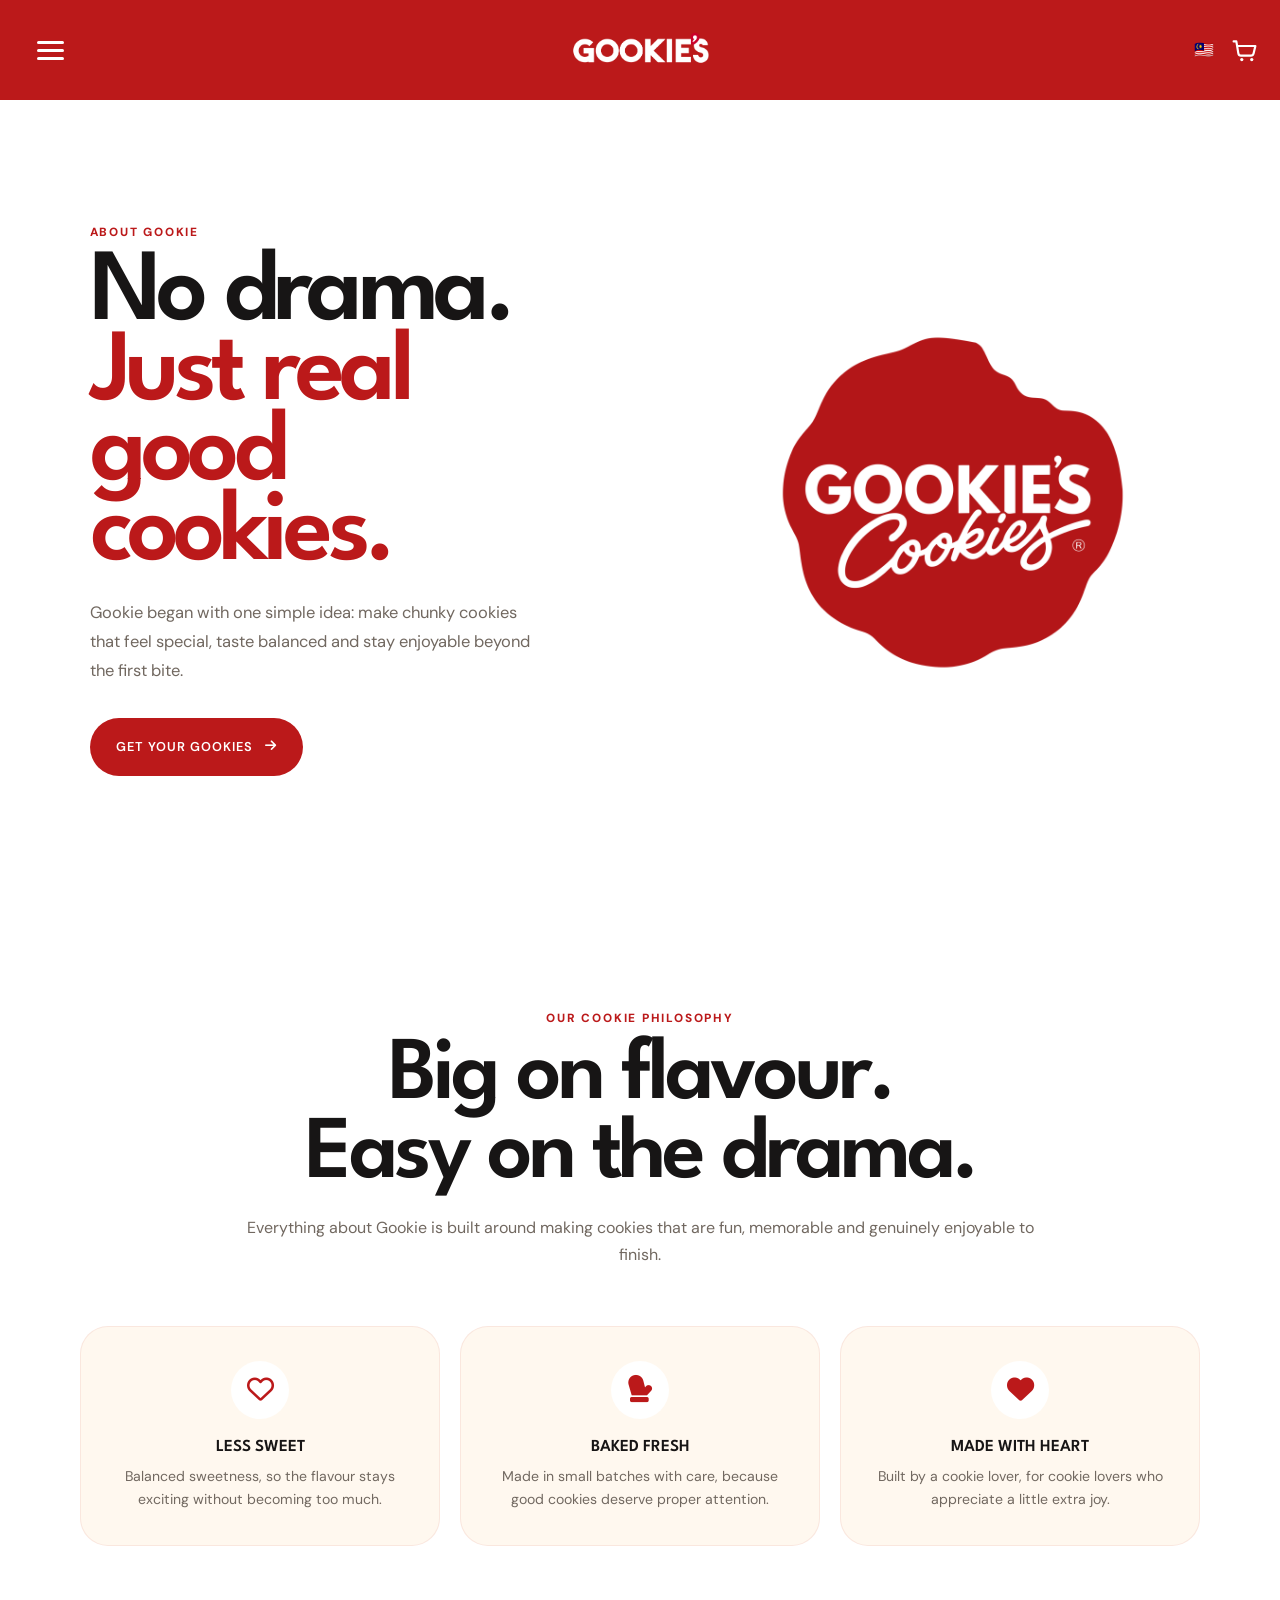
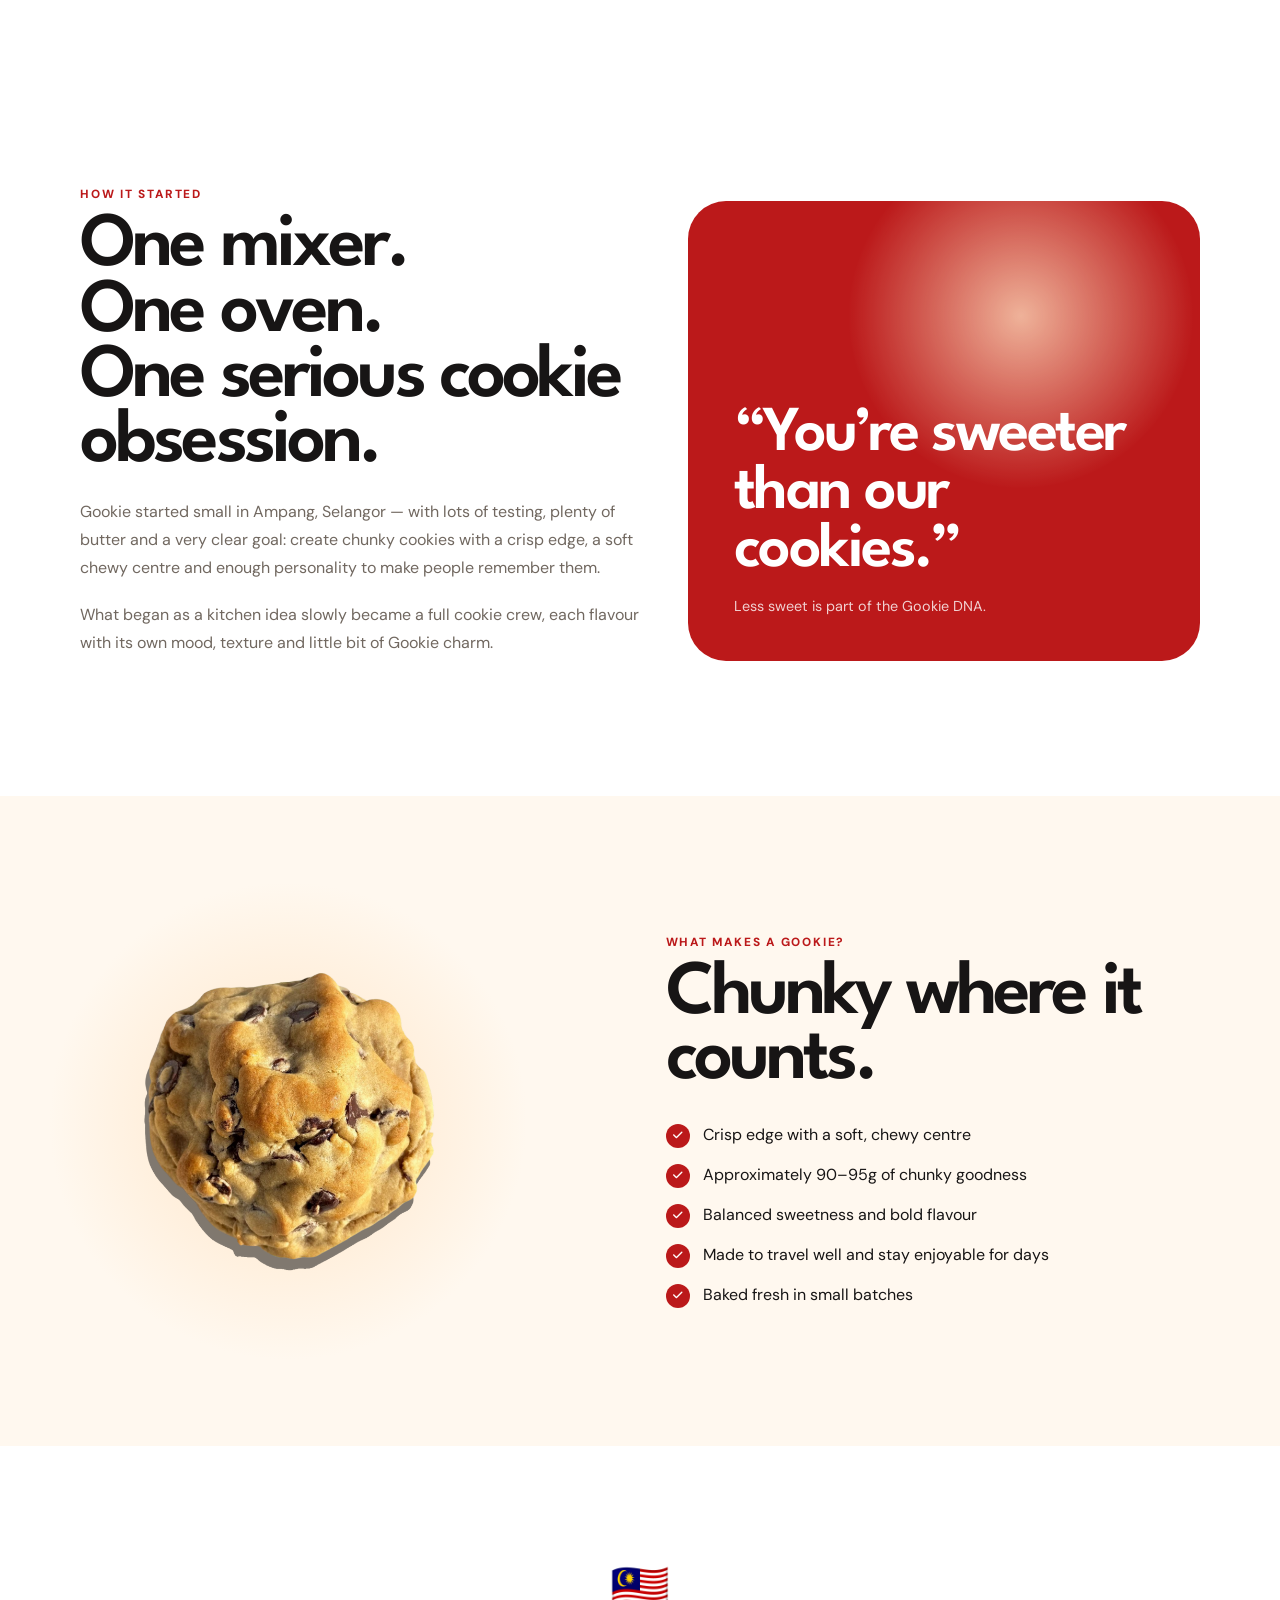
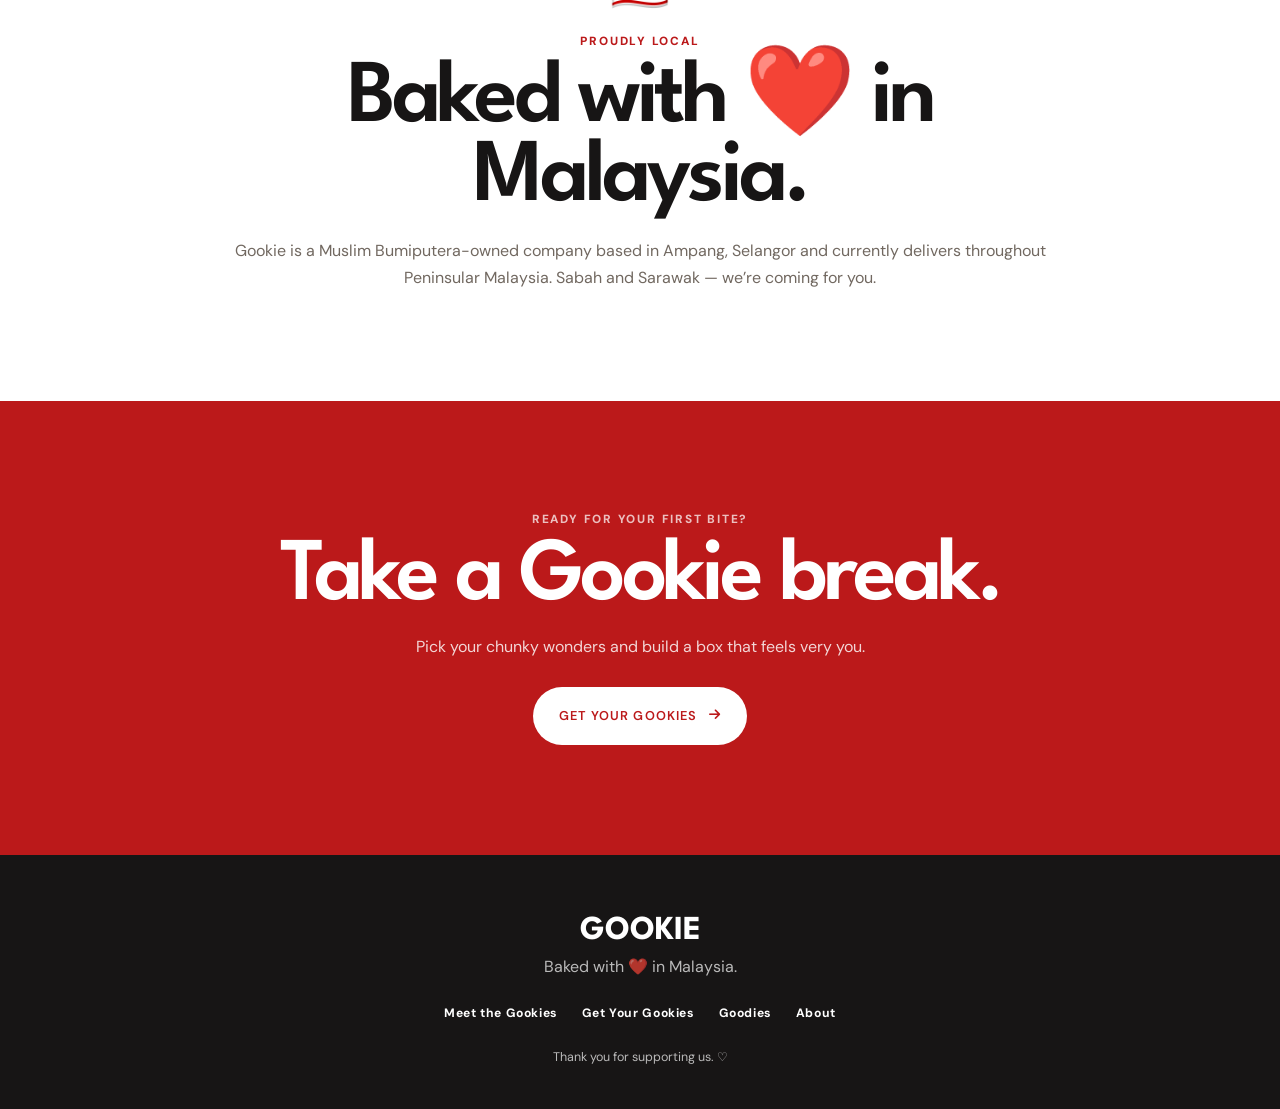
==== about.html @ 306f6033 "Initial commit" ====
<!doctype html>
<html lang="en">
<head>
  <meta charset="UTF-8" />
  <meta name="viewport" content="width=device-width, initial-scale=1.0" />
  <meta name="theme-color" content="#BB191A" />
  <title>About Gookie — No Drama, Just Real Good Cookies</title>

  <link rel="preconnect" href="https://fonts.googleapis.com" />
  <link rel="preconnect" href="https://fonts.gstatic.com" crossorigin />
  <link
    href="https://fonts.googleapis.com/css2?family=DM+Sans:wght@400;500;600;700&family=League+Spartan:wght@700;800;900&display=swap"
    rel="stylesheet"
  />
  <link
    rel="stylesheet"
    href="https://cdnjs.cloudflare.com/ajax/libs/font-awesome/6.7.2/css/all.min.css"
  />

  <link rel="stylesheet" href="style.css?v=10.0" />
  <link rel="stylesheet" href="about.css?v=1.0" />
  <link rel="stylesheet" href="responsive-modal.css?v=1.0" />
</head>

<body class="about-page">
  <button
    class="page-overlay"
    id="pageOverlay"
    type="button"
    aria-label="Close open panel"
    hidden
  ></button>

  <header class="site-header" id="siteHeader">
    <div class="header-inner">
      <button
        class="header-icon-button"
        id="menuButton"
        type="button"
        aria-label="Open menu"
        aria-controls="menuDrawer"
        aria-expanded="false"
      >
        <span class="hamburger-icon" aria-hidden="true">
          <span></span><span></span><span></span>
        </span>
      </button>

      <a class="brand-logo" href="index.html" aria-label="Gookie home">
        <img src="smallgookielogo.png" alt="Gookie" />
      </a>

      <span class="malaysia-flag" title="Proudly baked in Malaysia">🇲🇾</span>

      <a
        class="header-icon-button cart-button about-cart-link"
        href="order.html"
        aria-label="Go to Get Your Gookies"
      >
        <svg class="cart-icon" viewBox="0 0 32 32" fill="none" aria-hidden="true">
          <path
            d="M4 6h3l2.2 13.2a3 3 0 0 0 3 2.5h10.9a3 3 0 0 0 2.9-2.3L28 11H9"
            stroke="currentColor"
            stroke-width="2.4"
            stroke-linecap="round"
            stroke-linejoin="round"
          ></path>
          <circle cx="13" cy="26" r="1.8" fill="currentColor"></circle>
          <circle cx="24" cy="26" r="1.8" fill="currentColor"></circle>
        </svg>
      </a>
    </div>
  </header>

  <aside
    class="drawer drawer-left premium-menu-drawer"
    id="menuDrawer"
    aria-hidden="true"
    aria-label="Main menu"
  >
    <div class="drawer-header premium-menu-header">
      <div>
        <p class="drawer-eyebrow">
          HELLO, COOKIE LOVER <span aria-hidden="true">🍪</span>
        </p>
        <h2>What’s on the menu?</h2>
      </div>

      <button
        class="drawer-close-button"
        id="menuCloseButton"
        type="button"
        aria-label="Close menu"
      >
        ×
      </button>
    </div>

    <nav class="drawer-nav premium-menu-nav" aria-label="Primary navigation">
      <a class="premium-menu-item premium-menu-item-cookie" href="gookies.html">
        <span class="premium-menu-icon" aria-hidden="true">
          <i class="fa-solid fa-cookie-bite"></i>
        </span>
        <span class="premium-menu-copy">
          <strong>MEET THE GOOKIES</strong>
          <small>Explore every chunky wonder.</small>
        </span>
        <span class="premium-menu-arrow" aria-hidden="true">
          <i class="fa-solid fa-arrow-right"></i>
        </span>
      </a>

      <a class="premium-menu-item premium-menu-item-box" href="order.html">
        <span class="premium-menu-icon" aria-hidden="true">
          <i class="fa-solid fa-box-open"></i>
        </span>
        <span class="premium-menu-copy">
          <strong>GET YOUR GOOKIES</strong>
          <small>Build your box or choose a combo.</small>
        </span>
        <span class="premium-menu-arrow" aria-hidden="true">
          <i class="fa-solid fa-arrow-right"></i>
        </span>
      </a>

      <a class="premium-menu-item premium-menu-item-goodies" href="goodies.html">
        <span class="premium-menu-icon" aria-hidden="true">
          <i class="fa-solid fa-gift"></i>
        </span>
        <span class="premium-menu-copy">
          <strong>GOOKIE’S GOODIES</strong>
          <small>Weddings, birthdays and gifting.</small>
        </span>
        <span class="premium-menu-arrow" aria-hidden="true">
          <i class="fa-solid fa-arrow-right"></i>
        </span>
      </a>

      <a
        class="premium-menu-item premium-menu-item-about is-current"
        href="about.html"
        aria-current="page"
      >
        <span class="premium-menu-icon" aria-hidden="true">
          <i class="fa-regular fa-heart"></i>
        </span>
        <span class="premium-menu-copy">
          <strong>ABOUT GOOKIE</strong>
          <small>Our story and cookie philosophy.</small>
        </span>
        <span class="premium-menu-arrow" aria-hidden="true">
          <i class="fa-solid fa-arrow-right"></i>
        </span>
      </a>
    </nav>
  </aside>

  <main>
    <section class="about-hero">
      <div class="about-hero-copy">
        <p class="section-kicker">ABOUT GOOKIE</p>
        <h1>
          <span>No drama.</span>
          <span>Just real good cookies.</span>
        </h1>
        <p>
          Gookie began with one simple idea: make chunky cookies that feel
          special, taste balanced and stay enjoyable beyond the first bite.
        </p>

        <a class="about-primary-cta" href="order.html">
          GET YOUR GOOKIES
          <i class="fa-solid fa-arrow-right" aria-hidden="true"></i>
        </a>
      </div>

      <div class="about-hero-art">
        <div class="about-logo-disc">
          <img src="logo.png" alt="Gookie's Cookies logo" />
        </div>
      </div>
    </section>

    <section class="about-philosophy">
      <div class="about-section-heading">
        <p class="section-kicker">OUR COOKIE PHILOSOPHY</p>
        <h2>Big on flavour.<br>Easy on the drama.</h2>
        <p>
          Everything about Gookie is built around making cookies that are fun,
          memorable and genuinely enjoyable to finish.
        </p>
      </div>

      <div class="about-pillars">
        <article>
          <span class="about-pillar-icon" aria-hidden="true">
            <i class="fa-regular fa-heart"></i>
          </span>
          <h3>LESS SWEET</h3>
          <p>
            Balanced sweetness, so the flavour stays exciting without becoming
            too much.
          </p>
        </article>

        <article>
          <span class="about-pillar-icon" aria-hidden="true">
            <i class="fa-solid fa-mitten"></i>
          </span>
          <h3>BAKED FRESH</h3>
          <p>
            Made in small batches with care, because good cookies deserve proper
            attention.
          </p>
        </article>

        <article>
          <span class="about-pillar-icon" aria-hidden="true">
            <i class="fa-solid fa-heart"></i>
          </span>
          <h3>MADE WITH HEART</h3>
          <p>
            Built by a cookie lover, for cookie lovers who appreciate a little
            extra joy.
          </p>
        </article>
      </div>
    </section>

    <section class="about-story">
      <div class="about-story-copy">
        <p class="section-kicker">HOW IT STARTED</p>
        <h2>One mixer.<br>One oven.<br>One serious cookie obsession.</h2>

        <p>
          Gookie started small in Ampang, Selangor — with lots of testing,
          plenty of butter and a very clear goal: create chunky cookies with a
          crisp edge, a soft chewy centre and enough personality to make people
          remember them.
        </p>

        <p>
          What began as a kitchen idea slowly became a full cookie crew, each
          flavour with its own mood, texture and little bit of Gookie charm.
        </p>
      </div>

      <div class="about-story-card">
        <p class="about-story-quote">
          “You’re sweeter than our cookies.”
        </p>
        <span>Less sweet is part of the Gookie DNA.</span>
      </div>
    </section>

    <section class="about-cookie">
      <div class="about-cookie-art" aria-hidden="true">
        <img src="wonder-chip.png" alt="" />
      </div>

      <div class="about-cookie-copy">
        <p class="section-kicker">WHAT MAKES A GOOKIE?</p>
        <h2>Chunky where it counts.</h2>

        <div class="about-cookie-list">
          <div>
            <i class="fa-solid fa-check" aria-hidden="true"></i>
            <span>Crisp edge with a soft, chewy centre</span>
          </div>
          <div>
            <i class="fa-solid fa-check" aria-hidden="true"></i>
            <span>Approximately 90–95g of chunky goodness</span>
          </div>
          <div>
            <i class="fa-solid fa-check" aria-hidden="true"></i>
            <span>Balanced sweetness and bold flavour</span>
          </div>
          <div>
            <i class="fa-solid fa-check" aria-hidden="true"></i>
            <span>Made to travel well and stay enjoyable for days</span>
          </div>
          <div>
            <i class="fa-solid fa-check" aria-hidden="true"></i>
            <span>Baked fresh in small batches</span>
          </div>
        </div>
      </div>
    </section>

    <section class="about-malaysia">
      <div class="about-malaysia-inner">
        <span class="about-malaysia-flag" aria-hidden="true">🇲🇾</span>
        <p class="section-kicker">PROUDLY LOCAL</p>
        <h2>Baked with ❤️ in Malaysia.</h2>
        <p>
          Gookie is a Muslim Bumiputera-owned company based in Ampang, Selangor and currently delivers throughout
          Peninsular Malaysia. Sabah and Sarawak — we’re coming for you.
        </p>
      </div>
    </section>

    <section class="about-final-cta">
      <p class="section-kicker">READY FOR YOUR FIRST BITE?</p>
      <h2>Take a Gookie break.</h2>
      <p>Pick your chunky wonders and build a box that feels very you.</p>

      <a href="order.html">
        GET YOUR GOOKIES
        <i class="fa-solid fa-arrow-right" aria-hidden="true"></i>
      </a>
    </section>
  </main>

  <footer class="about-footer">
    <a class="about-footer-brand" href="index.html">GOOKIE</a>
    <p>Baked with ❤️ in Malaysia.</p>

    <nav aria-label="Footer navigation">
      <a href="gookies.html">Meet the Gookies</a>
      <a href="order.html">Get Your Gookies</a>
      <a href="goodies.html">Goodies</a>
      <a href="about.html">About</a>
    </nav>

    <p class="about-footer-thanks">Thank you for supporting us. ♡</p>
  </footer>

  <script src="about.js?v=1.0"></script>
  <script src="responsive-modal.js?v=1.0"></script>
</body>
</html>
---- style.css ----
/* =========================================================
   GOOKIE ORDER PAGE
   FILE: style.css
   CLEAN VERSION: V2

   Notes:
   - Existing page design and functionality preserved.
   - Repeated mobile Hero rules consolidated into one block.
   - Repeated mobile Meet The Gookies rules consolidated.
   - Old duplicate Gookie's Picks rules removed.
   - Mobile Meet The Gookies card shadow removed.
   - Keep future edits inside the relevant labelled section.
   ========================================================= */

:root {
  --gookie-red: #bb191a;
  --gookie-red-dark: #991214;
  --cream: #fff1dc;
  --cream-soft: #fff8ef;
  --white: #fff;
  --ink: #171515;
  --muted: #716860;
  --line: rgba(23, 21, 21, 0.12);
  --shadow: 0 24px 70px rgba(67, 24, 18, 0.18);
  --header-height-mobile: 90px;
  --header-height-desktop: 100px;
  --drawer-width: min(88vw, 400px);
  --transition: 260ms ease;
}

*,
*::before,
*::after {
  box-sizing: border-box;
}

html {
  scroll-behavior: smooth;
}

body {
  margin: 0;
  min-width: 320px;
  background: var(--cream-soft);
  color: var(--ink);
  font-family: "DM Sans", sans-serif;
}

body.no-scroll {
  overflow: hidden;
}

button,
a {
  -webkit-tap-highlight-color: transparent;
}

button {
  font: inherit;
}

a {
  color: inherit;
  text-decoration: none;
}

img {
  max-width: 100%;
}

.is-hidden {
  display: none !important;
}

.section-kicker,
.drawer-eyebrow,
.mini-heading,
.cookie-box-label {
  margin: 0;
  color: var(--gookie-red);
  font-size: 0.74rem;
  font-weight: 800;
  letter-spacing: 0.15em;
}

.site-header {
  position: sticky;
  top: 0;
  z-index: 50;
  height: var(--header-height-mobile);
  background: var(--gookie-red);
  color: var(--white);
}

.header-inner {
  position: relative;
  display: flex;
  align-items: center;
  justify-content: center;
  height: 100%;
}

.brand-logo {
  position: absolute;
  left: 50%;
  transform: translateX(-50%);
}

.brand-logo img {
  display: block;
  width: 140px;
  height: auto;
}

.header-icon-button {
  position: absolute;
  top: 50%;
  display: grid;
  place-items: center;
  width: 48px;
  height: 48px;
  padding: 0;
  border: 0;
  border-radius: 50%;
  background: transparent;
  color: var(--white);
  cursor: pointer;
  transform: translateY(-50%);
}

#menuButton {
  left: 14px;
}

#cartButton {
  right: 12px;
}
.malaysia-flag{
  position:absolute;
  right:66px;

  top:50%;
  transform:translateY(-50%);

  font-size:16px;
  line-height:1;

  user-select:none;
}

.header-icon-button:hover {
  background: rgba(255, 255, 255, 0.12);
}

.hamburger-icon {
  display: flex;
  flex-direction: column;
  gap: 5px;
  width: 27px;
}

.hamburger-icon span {
  width: 100%;
  height: 3px;
  border-radius: 999px;
  background: currentColor;
}

.cart-icon {
  width: 29px;
  height: 29px;
}

.cart-count {
  position: absolute;
  top: 2px;
  right: -1px;
  display: grid;
  place-items: center;
  min-width: 21px;
  height: 21px;
  padding: 0 5px;
  border: 2px solid var(--gookie-red);
  border-radius: 999px;
  background: var(--white);
  color: var(--gookie-red);
  font-size: 0.69rem;
  font-weight: 800;
}

.page-overlay {
  position: fixed;
  inset: 0;
  z-index: 80;
  border: 0;
  background: rgba(17, 9, 9, 0.52);
  opacity: 0;
  transition: opacity var(--transition);
}

.page-overlay.is-visible {
  opacity: 1;
}

.drawer {
  position: fixed;
  top: 0;
  bottom: 0;
  z-index: 90;
  display: flex;
  flex-direction: column;
  width: var(--drawer-width);
  max-width: 100%;
  padding: 24px;
  background: var(--cream-soft);
  box-shadow: var(--shadow);
  visibility: hidden;
  transition:
    transform var(--transition),
    visibility var(--transition);
}

.drawer-left {
  left: 0;
  transform: translateX(-105%);
}

.drawer-right {
  right: 0;
  transform: translateX(105%);
}

.drawer.is-open {
  transform: translateX(0);
  visibility: visible;
}

.drawer-header,
.modal-sticky-header,
.cookie-box-header {
  display: flex;
  align-items: flex-start;
  justify-content: space-between;
  gap: 20px;
}

.drawer-header {
  padding-bottom: 22px;
  border-bottom: 1px solid var(--line);
}

.drawer-header h2,
.modal-sticky-header h2 {
  margin: 4px 0 0;
  font-family: "League Spartan", sans-serif;
  font-size: 2rem;
  letter-spacing: -0.04em;
}

.drawer-close-button,
.modal-close-button {
  display: grid;
  place-items: center;
  width: 42px;
  height: 42px;
  flex: 0 0 42px;
  padding: 0 0 4px;
  border: 1px solid var(--line);
  border-radius: 50%;
  background: var(--white);
  color: var(--ink);
  font-size: 2rem;
  line-height: 1;
  cursor: pointer;
}

.drawer-nav {
  display: flex;
  flex-direction: column;
  padding: 26px 0;
}


.drawer-footer {
  margin-top: auto;
  padding-top: 22px;
  border-top: 1px solid var(--line);
  color: var(--muted);
}

.drawer-footer p {
  margin: 4px 0;
}

.modal {
  position: fixed;
  inset: 0;
  z-index: 100;
  display: grid;
  place-items: end center;
  padding: 0;
  background: rgba(17, 9, 9, 0.55);
  opacity: 0;
  visibility: hidden;
  transition:
    opacity var(--transition),
    visibility var(--transition);
}

.modal.is-open {
  opacity: 1;
  visibility: visible;
}

.modal-card {
  width: 100%;
  max-height: 92vh;
  overflow: auto;
  background: var(--cream-soft);
  border-radius: 30px 30px 0 0;
  transform: translateY(24px);
  transition: transform var(--transition);
}

.modal.is-open .modal-card {
  transform: translateY(0);
}

.primary-button,
.secondary-button,
.hero-button {
  display: inline-flex;
  align-items: center;
  justify-content: center;
  min-height: 56px;
  padding: 15px 24px;
  border-radius: 999px;
  font-size: 0.9rem;
  font-weight: 800;
  letter-spacing: 0.05em;
  cursor: pointer;
  transition:
    transform var(--transition),
    background-color var(--transition);
}

.primary-button {
  width: 100%;
  border: 0;
  background: var(--gookie-red);
  color: var(--white);
}

.primary-button:hover:not(:disabled) {
  background: var(--gookie-red-dark);
  transform: translateY(-2px);
}

.primary-button:disabled {
  opacity: 0.42;
  cursor: not-allowed;
}

.secondary-button {
  border: 1px solid var(--line);
  background: var(--white);
  color: var(--ink);
}

html,
body {
  width: 100%;
  max-width: 100%;
  overflow-x: hidden;
}

.hero-section {
  width: 100%;
  max-width: 100%;
  overflow: hidden;
   background: #ffffff;
}

.hero-cookie-area {
  position: relative;
   overflow: hidden;
  display: grid;
  place-items: center;
  min-height: 330px;
  padding: 40px 20px 16px;

  background:
    radial-gradient(
      circle at 50% 45%,
      rgba(255,226,193,.65) 0%,
      rgba(255,245,231,.35) 45%,
      rgba(255,255,255,0) 75%
    );

  isolation: isolate;
}

.hero-cookie-image {
  position: relative;
  z-index: 2;
  width: min(86vw, 560px);
  filter: drop-shadow(0 24px 18px rgba(73, 31, 12, 0.18));
}

.hero-shape {
  position: absolute;
  border-radius: 50%;
}

.hero-shape-one {
  top: 7%;
  left: -18%;
  width: 250px;
  height: 250px;
  background: rgba(187, 25, 26, 0.1);
}

.hero-shape-two {
  right: -22%;
  bottom: -10%;
  width: 310px;
  height: 310px;
  border: 2px solid rgba(187, 25, 26, 0.14);
}

.hero-content {
  padding: 58px 24px 76px;
  text-align: center;
}

.hero-content h1 {
  margin: 13px 0 24px;
  font-family: "League Spartan", sans-serif;
  font-size: clamp(3.3rem, 15vw, 7rem);
  font-weight: 900;
  line-height: 0.88;
  letter-spacing: -0.045em;
}

.hero-content h1 span {
  display: block;
}

.hero-content h1 span:not(:first-child) {
  color: var(--gookie-red);
}

.hero-description {
  max-width: 520px;
  margin: 0 auto 30px;
  color: var(--muted);
  font-size: 1.04rem;
  line-height: 1.65;
}

.hero-button {
  gap: 12px;
  background: var(--ink);
  color: var(--white);
}

/* ========================================
   HERO HIGHLIGHTS
======================================== */

.hero-highlights{

    display:flex;
    justify-content:center;
    gap:50px;

    margin:24px 0 42px;

    flex-wrap:wrap;

}

.hero-highlight{
  display:flex;
  flex-direction:column;
  align-items:center;
  gap:10px;

  min-width:140px;
}

.hero-highlight span{
  font-size:28px;
}

.hero-highlight strong{
  font-family:"League Spartan",sans-serif;
  font-size:.9rem;
  font-weight:800;
  text-transform:uppercase;
  letter-spacing:.06em;
}

.hero-actions{
  display:flex;
  justify-content:center;
  gap:16px;
  flex-wrap:wrap;
}

.hero-actions .hero-button {
  min-width: 220px;
  min-height: 64px;
  padding: 18px 34px;

  font-size: 1rem;
  font-weight: 800;
}

.hero-button-primary{
  background:var(--gookie-red);
  color:#fff;
}

.hero-button-secondary{
  background:#fff;
  color:var(--ink);
  border:2px solid rgba(0,0,0,.12);
}

.section-heading {
  width: min(100%, 760px);
  margin: 0 auto 40px;
  padding: 0 20px;
  text-align: center;
}

.section-heading h2 {
  margin: 10px 0 14px;
  font-family: "League Spartan", sans-serif;
  font-size: clamp(2.9rem, 12vw, 6rem);
  font-weight: 900;
  line-height: 0.9;
  letter-spacing: -0.045em;
}

.section-heading > p:last-child {
  max-width: 560px;
  margin: 0 auto;
  color: var(--muted);
  line-height: 1.6;
}

/* =========================================================
   GOOKIE TRUST BANNER
========================================================= */

.gookie-trust-section {
  padding: 34px 20px 56px;
  background: var(--white);
}

.gookie-trust-banner {
  display: grid;
  grid-template-columns: repeat(4, 1fr);

  width: min(1180px, 100%);
  margin: 0 auto;
  padding: 26px 28px;

  border: 1px solid rgba(187, 25, 26, 0.1);
  border-radius: 28px;

  background: #fff8ef;

  box-shadow:
    0 14px 36px rgba(55, 26, 12, 0.07);
}

.gookie-trust-item {
  display: flex;
  align-items: center;
  justify-content: center;
  gap: 16px;

  min-width: 0;
  padding: 5px 24px;
}

.gookie-trust-item + .gookie-trust-item {
  border-left: 1px solid rgba(23, 21, 21, 0.11);
}

.gookie-trust-icon {
  display: grid;
  place-items: center;

  width: 52px;
  height: 52px;
  flex: 0 0 52px;

  color: var(--gookie-red);

  font-size: 2.5rem;
  line-height: 1;
}

.gookie-trust-icon i {
  display: flex;
  align-items: center;
  justify-content: center;

  width: 100%;
  height: 100%;

  line-height: 1;
}

.gookie-trust-item:nth-child(1) .gookie-trust-icon i{
  font-size:2.15rem;
}

.gookie-trust-item:nth-child(2) .gookie-trust-icon i{
  font-size:2.35rem;
}

.gookie-trust-item:nth-child(3) .gookie-trust-icon i{
  font-size:2rem;
}

.gookie-trust-item:nth-child(4) .gookie-trust-icon i{
  font-size:2rem;
}

.gookie-trust-copy {
  display: flex;
  flex-direction: column;
  gap: 5px;
}

.gookie-trust-copy strong {
  color: var(--ink);

  font-family: "League Spartan", sans-serif;
  font-size: 0.83rem;
  font-weight: 900;
  line-height: 1.15;
  letter-spacing: 0.015em;
}

.gookie-trust-copy span {
  color: var(--muted);

  font-size: 0.79rem;
  line-height: 1.4;
}


/* =========================================================
   GOOKIE TRUST BANNER — TABLET
========================================================= */

@media (max-width: 950px) {

  .gookie-trust-banner {
    grid-template-columns: repeat(2, 1fr);
    row-gap: 24px;
  }

  .gookie-trust-item:nth-child(3) {
    border-left: 0;
  }

}


/* =========================================================
   GOOKIE TRUST BANNER — MOBILE
========================================================= */

@media (max-width: 600px) {

  .gookie-trust-section {
    padding: 20px 16px 38px;
  }

  .gookie-trust-banner {
    grid-template-columns: 1fr;

    padding: 10px 20px;

    border-radius: 24px;
  }

  .gookie-trust-item {
    justify-content: flex-start;

    padding: 20px 4px;
  }

  .gookie-trust-item + .gookie-trust-item,
  .gookie-trust-item:nth-child(3) {
    border-top: 1px solid rgba(23, 21, 21, 0.1);
    border-left: 0;
  }

  .gookie-trust-icon {
    width: 48px;
    height: 48px;
    flex-basis: 48px;

    font-size: 2.2rem;
  }

  .gookie-trust-copy strong {
    font-size: 0.8rem;
  }

  .gookie-trust-copy span {
    font-size: 0.76rem;
  }

.gookie-trust-item:nth-child(1) .gookie-trust-icon i{
  font-size:2rem;
}

.gookie-trust-item:nth-child(2) .gookie-trust-icon i{
  font-size:2.15rem;
}

.gookie-trust-item:nth-child(3) .gookie-trust-icon i{
  font-size:1.9rem;
}

.gookie-trust-item:nth-child(4) .gookie-trust-icon i{
  font-size:1.9rem;
}
}

.meet-section {
  overflow: hidden;
  padding: 90px 0;
  background: var(--white);
}

.marquee-shell {
  min-width: 0;
  overflow-x: auto;
  overflow-y: hidden;
  width: 100%;

  scroll-behavior: auto;
  scrollbar-width: none;
  -webkit-overflow-scrolling: touch;

  cursor: grab;
}

.marquee-shell::-webkit-scrollbar {
  display: none;
}

.marquee-track {
  display: flex;
  gap: 14px;
  width: max-content;
  padding: 10px 58px;

  animation: none;
  transform: none;
}

.marquee-card {
  width: min(66vw, 270px);
  flex: 0 0 auto;

  padding: 0;
  border: 0;

  background: transparent;
  box-shadow: none;

  color: var(--ink);
  text-align: center;
  cursor: pointer;
}

.marquee-card-image {
  display: grid;
  place-items: center;
  aspect-ratio: 1/1;

  background: transparent;
}

.marquee-card-image img {
  width: 96%;
  height: auto;
  object-fit: contain;

  filter: drop-shadow(0 18px 20px rgba(0,0,0,.18));

  transition: transform .25s ease;
}

.marquee-card:hover .marquee-card-image img {
  transform: translateY(-8px) scale(1.04);
}

.marquee-card-copy {
  padding: 10px 8px 0;
}

.marquee-card-copy strong{
  font-family:"League Spartan",sans-serif;
  font-size:1.45rem;
  font-weight:800;
}

.marquee-card-copy small{
  display:block;
  margin-bottom:8px;
  color:var(--gookie-red);
  font-size:.68rem;
  letter-spacing:.08em;
}

.marquee-hint {
  margin: 24px 20px 0;
  color: var(--muted);
  font-size: 0.84rem;
  text-align: center;
}

/* ========================================
   MARQUEE CONTROLS
======================================== */

.marquee-wrapper {
  position: relative;
  display: block;
  width: 100%;
}

.marquee-arrow {
  position: absolute;
  top: 50%;
  z-index: 10;

  display: grid;
  place-items: center;

  width: 56px;
  height: 56px;
  padding: 0;

  border: 1px solid var(--line);
  border-radius: 50%;

  background: rgba(255, 255, 255, 0.92);
  color: var(--ink);

  backdrop-filter: blur(10px);
  -webkit-backdrop-filter: blur(10px);

  font-size: 1.5rem;
  cursor: pointer;

  box-shadow: 0 10px 28px rgba(55, 26, 12, 0.14);

  transform: translateY(-50%);

  transition:
    transform var(--transition),
    background-color var(--transition),
    color var(--transition);
}

.marquee-arrow-left {
  left: 14px;
}

.marquee-arrow-right {
  right: 14px;
}

.marquee-arrow:hover {
  background: var(--gookie-red);
  color: var(--white);
  transform: translateY(-50%) scale(1.06);
}

.marquee-arrow:active {
  transform: translateY(-50%) scale(0.94);
}

/* ========================================
   ORDER SECTIONS
======================================== */

.choice-section,
.order-section {
  padding: 90px 20px;
}

.choice-section {
  background: var(--cream);
}

.choice-grid {
  display: grid;
  gap: 18px;
  width: min(100%, 1050px);
  margin: 0 auto;
}

.choice-card {
  position: relative;
  display: grid;
  gap: 24px;
  min-height: 280px;
  padding: 26px;
  border: 0;
  border-radius: 34px;
  text-align: left;
  cursor: pointer;
  overflow: hidden;
}

.choice-card-light {
  background: var(--white);
  color: var(--ink);
}

.choice-card-red {
  background: var(--gookie-red);
  color: var(--white);
}

.choice-card-number {
  font-size: 0.75rem;
  font-weight: 800;
  letter-spacing: 0.14em;
  opacity: 0.75;
}

.choice-card-copy {
  display: flex;
  flex-direction: column;
  align-self: end;
}

.choice-card-copy small {
  margin-bottom: 8px;
  font-weight: 800;
  letter-spacing: 0.12em;
}

.choice-card-copy strong {
  font-family: "League Spartan", sans-serif;
  font-size: clamp(2.2rem, 9vw, 4rem);
  font-weight: 900;
  line-height: 0.9;
  letter-spacing: -0.045em;
}

.choice-card-copy > span {
  margin-top: 12px;
  opacity: 0.78;
}

.choice-card-arrow {
  position: absolute;
  top: 22px;
  right: 24px;
  font-size: 2rem;
}

.order-section {
  background: var(--cream-soft);
  scroll-margin-top: 110px;
}

.box-size-options {
  display: grid;
  gap: 14px;
  width: min(100%, 920px);
  margin: 0 auto 28px;
}

.box-size-card {
  display: block;
  min-height: 0;
  padding: 0;

  border: 2px solid transparent;
  border-radius: 24px;

  background: var(--white);
  color: var(--ink);
  text-align: left;

  overflow: hidden;
  box-shadow: 0 10px 35px rgba(55, 26, 12, 0.07);
}

.box-size-card.is-selected {
  border-color: var(--gookie-red);
  background: #fff4e8;
}

.box-size-number {
  display: grid;
  place-items: center;
  width: 62px;
  height: 62px;
  flex: 0 0 62px;
  border-radius: 50%;
  background: var(--cream);
  color: var(--gookie-red);
  font-family: "League Spartan", sans-serif;
  font-size: 2rem;
  font-weight: 900;
}

.box-size-card.is-selected .box-size-number {
  background: var(--gookie-red);
  color: var(--white);
}

.box-size-card strong,
.box-size-card small {
  display: block;
}

.box-size-card strong {
  font-family: "League Spartan", sans-serif;
  font-size: 1.2rem;
}

.box-size-card small {
  color: var(--muted);
}

/* ========================================
   BUILD YOUR BOX ACCORDION
======================================== */

.box-accordion {
  overflow: hidden;
  transition: all .3s ease;
}

.box-accordion-header {
  width: 100%;

  display: flex;
  align-items: center;
  gap: 18px;

  padding: 22px;

  background: transparent;
  border: 0;

  cursor: pointer;
}

/* ========================================
   BOX SIZE PRODUCT IMAGES
======================================== */

.box-size-image {
  width: 132px;
  flex: 0 0 132px;

  display: flex;
  align-items: center;
  justify-content: center;

  margin-top: -14px;
  margin-bottom: -14px;
  margin-left: -24px;

  position: relative;
  z-index: 2;
}

.box-size-image img {
  display: block;
  width: 100%;
  height: 128px;

  object-fit: contain;

  filter: drop-shadow(
    0 12px 12px rgba(64, 27, 14, 0.16)
  );

  transition:
    transform 260ms ease,
    filter 260ms ease;
}

.box-size-card:hover .box-size-image img {
  transform: translateY(-3px) scale(1.035);

  filter: drop-shadow(
    0 16px 15px rgba(64, 27, 14, 0.2)
  );
}

@media (max-width: 480px) {
  .box-accordion-header {
    gap: 10px;
    padding: 18px 16px;
  }

  .box-size-image {
    width: 118px;
    flex-basis: 118px;

    margin-top: -10px;
    margin-bottom: -10px;
    margin-left: -20px;
  }

  .box-size-image img {
    height: 112px;
  }

  .box-accordion-copy strong {
    font-size: 1.35rem;
  }

  .box-accordion-copy small {
    font-size: 0.82rem;
  }
}

.box-accordion-copy {
  display: flex;
  flex-direction: column;
  align-items: flex-start;

  flex: 1;
}

.box-accordion-copy strong {
  font-family: "League Spartan", sans-serif;
  font-size: 1.65rem;
  font-weight: 800;
}

.box-accordion-copy small {
  margin-top: 4px;
  color: var(--muted);
}

.box-accordion-arrow {
  font-size: 1.6rem;
  transition: transform .25s ease;
}

.box-accordion.is-open .box-accordion-arrow {
  transform: rotate(180deg);
}

.box-accordion-body {
  padding: 22px;
  border-top: 1px solid rgba(0, 0, 0, 0.06);
}

.box-accordion-body[hidden] {
  display: none;
}

.box-accordion-helper{
    text-align:center;
    color:var(--muted);
    margin:18px 0;
}

.box-accordion-action{
    width:100%;
}

.box-mini-slots{
    display:grid;
    grid-template-columns:repeat(2,1fr);
    gap:14px;
    margin-top:22px;
}

/* Feast Box = 4 columns */
.box-accordion[data-box-size="12"] .box-mini-slots {
    grid-template-columns: repeat(4, 1fr);
}

.build-legacy-panel {
  display: none;
}

.box-mini-slot{
    aspect-ratio:1;
    border-radius:18px;
    background:#FFF7EA;
    border:2px dashed rgba(187,25,26,.20);
    display:flex;
    align-items:center;
    justify-content:center;
}

.box-mini-slot img{

    width:74%;
    object-fit:contain;

}

.box-mini-slot > span {
  font-size: 2rem;
  opacity: 0.18;
  filter: grayscale(1);
}

.box-mini-slot.has-cookie {
  border-style: solid;
  border-color: rgba(187, 25, 26, 0.12);
  background: var(--white);
}

.cookie-box-panel {
  width: min(100%, 920px);
  margin: 0 auto;
  padding: 24px;
  border: 2px solid rgba(187, 25, 26, 0.14);
  border-radius: 30px;
  background:
    linear-gradient(rgba(255, 255, 255, 0.9), rgba(255, 255, 255, 0.9)),
    repeating-linear-gradient(
      45deg,
      rgba(187, 25, 26, 0.045) 0,
      rgba(187, 25, 26, 0.045) 10px,
      transparent 10px,
      transparent 20px
    );
  box-shadow: 0 20px 60px rgba(55, 26, 12, 0.08);
}

.cookie-box-header {
  align-items: center;
  margin-bottom: 22px;
}

.cookie-box-header h3 {
  margin: 4px 0 0;
  font-family: "League Spartan", sans-serif;
  font-size: 1.6rem;
}

.box-counter {
  display: flex;
  align-items: baseline;
  gap: 5px;
  padding: 10px 15px;
  border-radius: 999px;
  background: var(--ink);
  color: var(--white);
}

.box-counter strong:first-child {
  color: #ffcb3d;
}

/* =========================================================
   BUILD YOUR BOX PROGRESS BAR
   ========================================================= */

.box-progress {
  margin-bottom: 22px;
}

.box-progress-track {
  width: 100%;
  height: 12px;
  overflow: hidden;
  border-radius: 999px;
  background: rgba(23, 21, 21, 0.1);
}

.box-progress-fill {
  width: 0%;
  height: 100%;
  border-radius: inherit;
  background: var(--gookie-red);
  transition: width 320ms ease;
}

.box-progress.is-complete .box-progress-fill {
  background: var(--ink);
}

.box-progress-text {
  display: block;
  margin-top: 9px;
  color: var(--muted);
  font-size: 0.78rem;
  font-weight: 700;
  text-align: right;
}

.box-progress.is-complete .box-progress-text {
  color: var(--gookie-red);
}

.cookie-box-slots {
  display: grid;
  grid-template-columns: repeat(2, minmax(0, 1fr));
  gap: 14px;
  margin-bottom: 20px;
}

.cookie-slot {
  position: relative;
  display: grid;
  place-items: center;
  aspect-ratio: 1/1;
  border: 2px dashed rgba(187, 25, 26, 0.22);
  border-radius: 24px;
  background: rgba(255, 241, 220, 0.68);
  overflow: hidden;
}

.cookie-slot::before {
  content: "🍪";
  opacity: 0.16;
  filter: grayscale(1);
  font-size: clamp(2.3rem, 11vw, 4rem);
}

.cookie-slot.has-cookie::before {
  display: none;
}

.cookie-slot img {
  width: 90%;
  height: 90%;
  object-fit: contain;
  filter: drop-shadow(0 8px 7px rgba(70, 32, 10, 0.18));
  animation: cookiePop 260ms ease;
}

.cookie-slot-name {
  position: absolute;
  right: 7px;
  bottom: 7px;
  left: 7px;
  overflow: hidden;
  padding: 5px 7px;
  border-radius: 999px;
  background: rgba(23, 21, 21, 0.82);
  color: var(--white);
  font-size: 0.53rem;
  font-weight: 700;
  text-align: center;
  text-overflow: ellipsis;
}

.box-helper-text {
  margin: 0 0 20px;
  color: var(--muted);
  text-align: center;
}

@keyframes cookiePop {
  0% {
    opacity: 0;
    transform: scale(0.4) rotate(-10deg);
  }

  75% {
    transform: scale(1.08) rotate(2deg);
  }

  100% {
    opacity: 1;
    transform: scale(1);
  }
}

.collection-grid {
  display: grid;
  gap: 16px;
  width: min(100%, 1050px);
  margin: 0 auto 34px;
}

.collection-card {
  padding: 22px;
  border: 2px solid transparent;
  border-radius: 26px;
  background: var(--white);
  color: var(--ink);
  text-align: left;
  cursor: pointer;
}

.collection-card.is-selected {
  border-color: var(--gookie-red);
}

.collection-card strong {
  display: block;
  margin-bottom: 7px;
  font-family: "League Spartan", sans-serif;
  font-size: 1.4rem;
}

.collection-card span {
  color: var(--muted);
  line-height: 1.5;
}

.gookie-choice-box-size {
  width: min(100%, 920px);
  margin: 0 auto 26px;
}

.mini-heading {
  margin-bottom: 14px;
  text-align: center;
}

.cookie-detail-modal {
  padding: 14px;
}

.cookie-detail-modal .modal-close-button {
  margin-left: auto;
}

.cookie-detail-image-wrap {
  display: grid;
  place-items: center;
  min-height: 310px;
  margin-top: 4px;
  border-radius: 26px;
  background: var(--cream);
}

.cookie-detail-image-wrap img {
  width: min(88%, 420px);
  max-height: 390px;
  object-fit: contain;
  filter: drop-shadow(0 18px 14px rgba(70, 30, 10, 0.2));
}

.cookie-detail-content {
  padding: 14px 4px 4px;
  text-align: center;
}

.modal-cookie-subtitle {
  margin: 0 0 4px;
  color: var(--gookie-red);
  font-size: 0.72rem;
  font-weight: 800;
  letter-spacing: 0.14em;
}

.cookie-detail-content h2 {
  margin: 0 0 8px;
  font-family: "League Spartan", sans-serif;
  font-size: clamp(2.8rem, 12vw, 5rem);
  line-height: 0.9;
  letter-spacing: -0.05em;
}

.cookie-detail-content > p:not(.modal-cookie-subtitle) {
  max-width: 530px;
  margin: 0 auto 14px;
  color: var(--muted);
  line-height: 1.5;
}



/* =========================================================
   COOKIE DETAILS POPUP — COMPACT CTA
========================================================= */

.cookie-detail-content #getYourGookiesButton {
  min-height: 50px;
  padding-block: 12px;
}

.flavour-selector-modal {
  display: flex;
  flex-direction: column;
}

.modal-sticky-header,
.modal-sticky-footer {
  position: sticky;
  z-index: 2;
  padding: 20px;
  background: var(--cream-soft);
}

.modal-sticky-header {
  top: 0;
  border-bottom: 1px solid var(--line);
}

.modal-sticky-footer {
  bottom: 0;
  border-top: 1px solid var(--line);
}

.flavour-selector-counter {
  display: flex;
  align-items: baseline;
  justify-content: center;
  gap: 5px;
  padding: 18px 20px 8px;
  color: var(--muted);
}

.flavour-selector-counter strong {
  color: var(--ink);
  font-size: 1.25rem;
}

.flavour-name-list {
  padding: 10px 20px 24px;
}

.flavour-row {
  display: grid;
  grid-template-columns: 1fr auto;
  align-items: center;
  gap: 18px;
  padding: 16px 0;
  border-bottom: 1px solid var(--line);
}

.flavour-row-copy strong {
  display: block;
  font-family: "League Spartan", sans-serif;
  font-size: 1.15rem;
}

.flavour-row-copy small {
  display: block;
  margin-top: 4px;
  color: var(--muted);
}

.quantity-control {
  display: flex;
  align-items: center;
  gap: 6px;
  padding: 5px;
  border: 1px solid var(--line);
  border-radius: 999px;
  background: var(--white);
}

.quantity-button {
  display: grid;
  place-items: center;
  width: 36px;
  height: 36px;
  padding: 0 0 3px;
  border: 0;
  border-radius: 50%;
  background: var(--cream-soft);
  color: var(--ink);
  font-size: 1.3rem;
  cursor: pointer;
}

.flavour-quantity {
  min-width: 24px;
  text-align: center;
  font-weight: 800;
}

.cart-empty-state {
  display: grid;
  place-items: center;
  flex: 1;
  padding: 40px 10px;
  text-align: center;
}

.cart-empty-state[hidden],
.cart-content[hidden] {
  display: none !important;
}

.cookie-placeholder {
  display: grid;
  place-items: center;
  width: 100px;
  height: 100px;
  margin-bottom: 18px;
  border-radius: 50%;
  background: var(--cream);
  font-size: 3rem;
}

.cart-empty-state h3 {
  max-width: 250px;
  margin: 0 0 10px;
  font-family: "League Spartan", sans-serif;
  font-size: 1.7rem;
}

.cart-empty-state p {
  max-width: 280px;
  margin: 0;
  color: var(--muted);
  line-height: 1.55;
}

.cart-content {
  flex: 1;
  overflow: auto;
  padding: 22px 0;
}

.cart-order-summary {
  display: grid;
  gap: 16px;
}

.cart-order-card {
  padding: 20px;
  border-radius: 24px;
  background: var(--ink);
  color: var(--white);
}

.cart-order-kicker {
  margin: 0 0 8px;
  color: #ffcb3d;
  font-size: 0.68rem;
  font-weight: 800;
  letter-spacing: 0.14em;
}

.cart-order-title,
.cart-order-label {
  display: block;
}

.cart-order-title {
  font-family: "League Spartan", sans-serif;
  font-size: 1.5rem;
  line-height: 1;
}

.cart-order-label {
  margin-top: 6px;
  color: rgba(255, 255, 255, 0.7);
}

.cart-order-meta {
  display: flex;
  align-items: center;
  justify-content: space-between;
  gap: 16px;
  margin-top: 20px;
  padding-top: 15px;
  border-top: 1px solid rgba(255, 255, 255, 0.14);
  font-size: 0.85rem;
}

.cart-flavour-list {
  display: grid;
  gap: 10px;
}

.cart-flavour-row {
  display: grid;
  grid-template-columns: 52px minmax(0, 1fr) auto;
  align-items: center;
  gap: 12px;
  padding: 11px;
  border-radius: 18px;
  background: var(--white);
}

.cart-flavour-image {
  display: grid;
  place-items: center;
  width: 52px;
  height: 52px;
  overflow: hidden;
  border-radius: 15px;
  background: var(--cream);
}

.cart-flavour-image img {
  width: 88%;
  height: 88%;
  object-fit: contain;
}

.cart-flavour-copy {
  min-width: 0;
}

.cart-flavour-copy strong,
.cart-flavour-copy span {
  display: block;
}

.cart-flavour-copy strong {
  overflow: hidden;
  font-family: "League Spartan", sans-serif;
  font-size: 1rem;
  text-overflow: ellipsis;
  white-space: nowrap;
}

.cart-flavour-copy span {
  margin-top: 2px;
  overflow: hidden;
  color: var(--muted);
  font-size: 0.73rem;
  text-overflow: ellipsis;
  white-space: nowrap;
}

.cart-flavour-quantity {
  display: grid;
  place-items: center;
  min-width: 38px;
  height: 38px;
  padding: 0 9px;
  border-radius: 999px;
  background: var(--cream);
  color: var(--gookie-red);
  font-weight: 800;
}

.cart-action-row {
  display: grid;
  grid-template-columns: 1fr auto;
  gap: 10px;
}

.cart-edit-button,
.cart-remove-button {
  min-height: 48px;
  padding: 12px 16px;
  border-radius: 999px;
  font-size: 0.75rem;
  font-weight: 800;
  letter-spacing: 0.06em;
  cursor: pointer;
}

.cart-edit-button {
  border: 0;
  background: var(--cream);
  color: var(--ink);
}

.cart-remove-button {
  border: 1px solid rgba(187, 25, 26, 0.22);
  background: transparent;
  color: var(--gookie-red);
}

.cart-drawer-footer {
  padding-top: 20px;
  border-top: 1px solid var(--line);
}

.cart-summary-row {
  display: flex;
  justify-content: space-between;
  margin-bottom: 16px;
}

@media (min-width: 768px) {
  .site-header {
    height: var(--header-height-desktop);
  }

  .brand-logo img {
    width: 160px;
  }

  #menuButton {
    left: 26px;
  }

  #cartButton {
    right: 24px;
  }

  .hero-section {
    display: grid;
    grid-template-columns: 1.05fr 0.95fr;
    min-height: calc(100vh - var(--header-height-desktop));
  }

  .hero-cookie-area {
    min-height: 100%;
    padding: 60px 30px;
  }

  .hero-cookie-image {
    width: min(52vw, 700px);
  }

  .hero-content {
    display: flex;
    flex-direction: column;
    align-items: flex-start;
    justify-content: center;
    padding: 80px clamp(40px, 6vw, 110px);
    text-align: left;
  }

  .hero-content h1 {
    font-size: clamp(4.5rem, 7vw, 7.8rem);
    margin:10px 0 20px;
  }

  .hero-description {
    margin-left: 0;
  }

  .marquee-card {
    width: 300px;
  }

  .choice-grid {
    grid-template-columns: repeat(2, minmax(0, 1fr));
  }

  .choice-card {
    min-height: 390px;
    padding: 34px;
  }

  .box-size-options {
    grid-template-columns: repeat(3, minmax(0, 1fr));
  }

  .box-size-card {
    flex-direction: column;
    justify-content: center;
    min-height: 155px;
    text-align: center;
  }

  .cookie-box-panel {
    padding: 36px;
  }

  .cookie-box-slots {
    grid-template-columns: repeat(6, minmax(0, 1fr));
  }

  .collection-grid {
    grid-template-columns: repeat(2, minmax(0, 1fr));
  }

  .modal {
    place-items: center;
    padding: 24px;
  }

  .modal-card {
    width: min(94vw, 760px);
    border-radius: 30px;
  }

  .cookie-detail-modal {
    padding: 18px;
  }

  .flavour-selector-modal {
    width: min(94vw, 720px);
  }
}

@media (prefers-reduced-motion: reduce) {
  *,
  *::before,
  *::after {
    scroll-behavior: auto !important;
    animation-duration: 0.01ms !important;
    animation-iteration-count: 1 !important;
    transition-duration: 0.01ms !important;
  }

  .marquee-track {
    animation: none;
  }
}

/* =========================================================
   18. INTERACTIVE BUILD-YOUR-BOX SLOTS
   ========================================================= */

button.cookie-slot {
  width: 100%;
  padding: 0;
  border: 2px dashed rgba(187, 25, 26, 0.22);
  font: inherit;
  color: inherit;
  appearance: none;
}

.cookie-slot.is-removable {
  cursor: pointer;
  transition:
    transform var(--transition),
    border-color var(--transition),
    box-shadow var(--transition);
}

.cookie-slot.is-removable:hover,
.cookie-slot.is-removable:focus-visible {
  border-color: var(--gookie-red);
  box-shadow: 0 12px 28px rgba(67, 24, 18, 0.16);
  transform: translateY(-3px) scale(1.02);
  outline: none;
}

.cookie-slot.is-removable:active {
  transform: scale(0.96);
}

.cookie-slot-remove {
  position: absolute;
  top: 7px;
  right: 7px;
  display: grid;
  place-items: center;
  width: 27px;
  height: 27px;
  border-radius: 50%;
  background: var(--gookie-red);
  color: var(--white);
  font-size: 1.1rem;
  font-weight: 800;
  line-height: 1;
  box-shadow: 0 5px 14px rgba(67, 24, 18, 0.2);
  transition: transform var(--transition);
}

.cookie-slot.is-removable:hover .cookie-slot-remove,
.cookie-slot.is-removable:focus-visible .cookie-slot-remove {
  transform: rotate(90deg) scale(1.08);
}

@media (hover: none) {
  .cookie-slot.is-removable:hover {
    transform: none;
    box-shadow: none;
  }
}


/* =========================================================
   19. BUILD-YOUR-BOX READY STATE
   ========================================================= */

#openFlavourSelector.is-ready {
  background: var(--ink);
  box-shadow: 0 14px 34px rgba(23, 21, 21, 0.22);
  animation: readyButtonPulse 1.8s ease-in-out infinite;
}

#openFlavourSelector.is-ready:hover {
  background: var(--gookie-red-dark);
}

@keyframes readyButtonPulse {
  0%,
  100% {
    transform: scale(1);
  }

  50% {
    transform: scale(1.015);
  }
}

@media (prefers-reduced-motion: reduce) {
  #openFlavourSelector.is-ready {
    animation: none;
  }
}


/* =========================================================
   MEET THE GOOKIES — INTERACTIVE CAROUSEL
   ========================================================= */

.marquee-shell {
  touch-action: pan-x pan-y;
  user-select: none;
  overscroll-behavior-x: contain;
  scroll-snap-type: none;
}

.marquee-shell.is-dragging {
  cursor: grabbing;
  scroll-behavior: auto;
}

.marquee-shell.is-dragging .marquee-card {
  pointer-events: none;
}

.marquee-track.is-paused .marquee-card-image img {
  transform: scale(1.015);
}

.marquee-card-image img {
  transition: transform var(--transition);
}

.marquee-arrow:focus-visible,
.marquee-card:focus-visible {
  outline: 3px solid rgba(187, 25, 26, 0.3);
  outline-offset: 4px;
}


/* =========================================================
   20. MEET THE GOOKIES — MOBILE CAROUSEL FINAL FIX
   ========================================================= */

@media (max-width: 767px) {
  .meet-section {
    padding: 64px 0 68px;
  }

  .meet-section .section-heading {
    margin-bottom: 28px;
  }

  .marquee-shell {
    width: 100%;
    overflow-x: auto;
    scroll-behavior: auto;
    -webkit-overflow-scrolling: auto;
    touch-action: pan-x pan-y;
  }

  .marquee-track {
    gap: 12px;
    padding: 8px 64px 14px;
  }

  .marquee-card {
    width: min(56vw, 220px);
    background: transparent;
    border: 0;
    border-radius: 0;
    box-shadow: none;
  }

  .marquee-card-image {
    aspect-ratio: 1 / 0.92;
  }

  .marquee-card-image img {
    width: 82%;
    height: 82%;
  }

  .marquee-card-copy {
    min-height: 78px;
    padding: 13px 14px 15px;
  }

  .marquee-card-copy small {
    margin-bottom: 4px;
    font-size: 0.58rem;
    line-height: 1.25;
    letter-spacing: 0.09em;
  }

  .marquee-card-copy strong {
    font-size: 1.05rem;
    line-height: 1.02;
  }

  .marquee-arrow {
    position: absolute;
    top: 42%;
    width: 42px;
    height: 42px;
    font-size: 1.35rem;
    transform: translateY(-50%);
  }

  .marquee-arrow:hover {
    transform: translateY(-50%);
  }

  .marquee-arrow:active {
    transform: translateY(-50%) scale(0.94);
  }

  .marquee-arrow-left {
    left: 10px;
  }

  .marquee-arrow-right {
    right: 10px;
  }

  .marquee-hint {
    max-width: 300px;
    margin-top: 18px;
    font-size: 0.78rem;
  }
}

.meet-full-menu{
  margin-top:32px;
  text-align:center;
}

.meet-full-menu a{
  display:inline-flex;
  align-items:center;
  justify-content:center;

  color:var(--gookie-red);

  font-family:"League Spartan",sans-serif;
  font-size:.92rem;
  font-weight:800;
  letter-spacing:.08em;
  text-transform:uppercase;

  text-decoration:none;
  transition:all .25s ease;
}

.meet-full-menu a:hover{
  letter-spacing:.12em;
}
/* =========================================================
   CHECKOUT: CUSTOMER DETAILS & ORDER REVIEW
   ========================================================= */

.checkout-modal-card {
  display: flex;
  flex-direction: column;
  max-height: 94vh;
}

.checkout-modal-body {
  overflow-y: auto;
  padding: 24px 20px 34px;
}

.checkout-form,
.checkout-review {
  width: min(100%, 620px);
  margin: 0 auto;
}

.checkout-intro {
  margin-bottom: 28px;
  text-align: left;
}

.checkout-intro h3 {
  margin: 8px 0 10px;
  font-family: "League Spartan", sans-serif;
  font-size: clamp(2rem, 9vw, 3.2rem);
  line-height: 0.95;
  letter-spacing: -0.04em;
}

.checkout-intro > p:last-child {
  margin: 0;
  color: var(--muted);
  line-height: 1.55;
}

.form-field {
  margin-bottom: 18px;
}

.form-field label {
  display: block;
  margin-bottom: 8px;
  font-size: 0.87rem;
  font-weight: 800;
}

.form-field label span {
  color: var(--muted);
  font-weight: 500;
}

.form-field input,
.form-field textarea {
  display: block;
  width: 100%;
  border: 1.5px solid var(--line);
  border-radius: 17px;
  background: var(--white);
  color: var(--ink);
  font: inherit;
  outline: none;
  transition:
    border-color var(--transition),
    box-shadow var(--transition),
    background-color var(--transition);
}

.form-field input {
  min-height: 54px;
  padding: 0 16px;
}

.form-field textarea {
  min-height: 104px;
  padding: 15px 16px;
  resize: vertical;
}

.form-field input:focus,
.form-field textarea:focus {
  border-color: var(--gookie-red);
  box-shadow: 0 0 0 4px rgba(187, 25, 26, 0.1);
}

.form-field.has-error input,
.form-field.has-error textarea {
  border-color: var(--gookie-red);
  background: #fff8f8;
}

.form-help,
.form-error {
  display: block;
  margin-top: 6px;
  font-size: 0.74rem;
  line-height: 1.4;
}

.form-help {
  color: var(--muted);
}

.form-error {
  min-height: 0;
  color: var(--gookie-red);
  font-weight: 700;
}

.checkout-review-section {
  margin-bottom: 24px;
}

.checkout-review-heading {
  display: flex;
  align-items: center;
  justify-content: space-between;
  gap: 14px;
  margin-bottom: 11px;
}

.checkout-review-heading h4 {
  margin: 0;
  font-family: "League Spartan", sans-serif;
  font-size: 1.25rem;
}

.checkout-review-heading > span {
  color: var(--muted);
  font-size: 0.8rem;
  font-weight: 700;
}

.text-button {
  padding: 7px 10px;
  border: 0;
  background: transparent;
  color: var(--gookie-red);
  font-size: 0.75rem;
  font-weight: 900;
  letter-spacing: 0.08em;
  cursor: pointer;
}

.checkout-details-card,
.checkout-order-review {
  padding: 18px;
  border: 1px solid var(--line);
  border-radius: 20px;
  background: var(--white);
}

.checkout-details-card strong,
.checkout-details-card span {
  display: block;
}

.checkout-details-card strong {
  margin-bottom: 5px;
}

.checkout-details-card span {
  color: var(--muted);
  line-height: 1.5;
  white-space: pre-line;
}

.checkout-details-card .checkout-phone {
  margin-top: 10px;
  color: var(--ink);
  font-weight: 700;
}

.checkout-details-card .checkout-notes {
  margin-top: 13px;
  padding-top: 13px;
  border-top: 1px solid var(--line);
  font-size: 0.84rem;
}

.checkout-order-header {
  padding-bottom: 14px;
  border-bottom: 1px solid var(--line);
}

.checkout-order-header strong,
.checkout-order-header span {
  display: block;
}

.checkout-order-header strong {
  font-family: "League Spartan", sans-serif;
  font-size: 1.25rem;
}

.checkout-order-header span {
  margin-top: 4px;
  color: var(--muted);
  font-size: 0.84rem;
}

.checkout-review-flavours {
  display: grid;
  gap: 10px;
  padding-top: 14px;
}

.checkout-review-flavour {
  display: flex;
  justify-content: space-between;
  gap: 14px;
  font-size: 0.88rem;
}

.checkout-review-flavour span:first-child {
  color: var(--muted);
}

.checkout-review-flavour strong {
  flex: 0 0 auto;
}

.checkout-next-step-note {
  margin: 14px 4px 0;
  color: var(--muted);
  font-size: 0.78rem;
  line-height: 1.45;
  text-align: center;
}

@media (min-width: 768px) {
  .checkout-modal-card {
    width: min(94vw, 760px);
  }

  .checkout-modal-body {
    padding: 34px 38px 42px;
  }
}

/* =========================================================
   PAYMENT MODAL — FINAL CLEAN VERSION
   ========================================================= */

.checkout-order-price {
  margin-top: 10px !important;
  color: var(--gookie-red) !important;
  font-weight: 900;
}

.payment-modal-card {
  display: flex;
  flex-direction: column;
  width: min(100%, 620px);
  max-height: 94vh;
}

.payment-modal-card .modal-sticky-header {
  padding: 18px 22px 16px;
}

.payment-modal-card .modal-sticky-header h2 {
  margin-top: 2px;
  font-size: 1.75rem;
}

.payment-modal-card .drawer-eyebrow {
  font-size: 0.68rem;
}

.payment-modal-body {
  display: grid;
  gap: 12px;
  width: min(100%, 620px);
  margin: 0 auto;
  overflow-y: auto;
  padding: 14px 22px 22px;
}

.payment-order-id-row {
  display: flex;
  align-items: center;
  justify-content: space-between;
  gap: 16px;
  margin: 0;
  padding: 11px 14px;
  border: 1px solid var(--line);
  border-radius: 15px;
  background: var(--white);
  font-size: 0.8rem;
}

.payment-order-id-row span {
  color: var(--muted);
}

.payment-order-id-row strong {
  color: var(--gookie-red);
  letter-spacing: 0.06em;
}

/* Payment summary */

.payment-total-card {
  margin: 0;
  padding: 18px 20px 14px;
  border: 1px solid rgba(187, 25, 26, 0.12);
  border-radius: 22px;
  background: var(--cream);
  color: var(--ink);
  text-align: left;
  box-shadow: 0 10px 26px rgba(72, 38, 20, 0.08);
}

.payment-total-main {
  display: block;
}

.payment-total-main p {
  margin: 0 0 3px;
  color: var(--gookie-red);
  font-size: 0.66rem;
  font-weight: 900;
  letter-spacing: 0.14em;
}

.payment-total-main strong {
  display: block;
  color: var(--ink);
  font-family: "League Spartan", sans-serif;
  font-size: clamp(2.6rem, 8vw, 3.5rem);
  font-weight: 900;
  line-height: 0.95;
  letter-spacing: -0.035em;
}

/* Icon remains in the current HTML but is intentionally hidden. */
.payment-cookie-icon {
  display: none;
}

.payment-summary-details {
  display: grid;
  gap: 5px;
  margin-top: 13px;
  padding-top: 11px;
  border-top: 1px solid rgba(23, 21, 21, 0.12);
}

.payment-summary-row {
  display: flex;
  align-items: center;
  justify-content: space-between;
  gap: 18px;
  font-size: 0.85rem;
}

.payment-summary-row span {
  color: var(--muted);
}

.payment-summary-row strong {
  color: var(--ink);
  font-size: 0.87rem;
}

.payment-box-summary {
  display: block;
  margin-top: 9px;
  color: var(--muted);
  font-size: 0.76rem;
  font-weight: 700;
}

/* Legacy summary elements are no longer used by the final layout. */
.payment-breakdown,
.payment-total-divider {
  display: none;
}

/* QR payment */

.payment-qr-card {
  margin: 0;
  padding: 15px 16px 14px;
  border: 1px solid var(--line);
  border-radius: 22px;
  background: var(--white);
  text-align: center;
}

.payment-qr-card .mini-heading {
  margin: 0 0 10px;
  font-size: 0.68rem;
  letter-spacing: 0.14em;
}

.payment-qr-wrap {
  display: grid;
  place-items: center;
  width: min(100%, 280px);
  aspect-ratio: 1;
  margin: 0 auto;
  padding: 10px;
  border: 2px solid var(--ink);
  border-radius: 20px;
  background: var(--white);
}

.payment-qr-wrap img {
  display: block;
  width: 100%;
  height: 100%;
  object-fit: contain;
}

.payment-qr-help,
.payment-whatsapp-note {
  color: var(--muted);
  text-align: center;
}

.payment-qr-help {
  max-width: 330px;
  margin: 9px auto 0;
  font-size: 0.76rem;
  line-height: 1.4;
}

/* Payment proof reminder */

.payment-reminder {
  display: grid;
  grid-template-columns: 27px 1fr;
  gap: 10px;
  margin: 0;
  padding: 11px 13px;
  border: 1px solid rgba(187, 25, 26, 0.2);
  border-radius: 15px;
  background: #fff1f1;
}

.payment-reminder > span {
  display: grid;
  place-items: center;
  width: 27px;
  height: 27px;
  border-radius: 50%;
  background: var(--gookie-red);
  color: var(--white);
  font-weight: 900;
}

.payment-reminder strong,
.payment-reminder p {
  display: block;
}

.payment-reminder strong {
  font-size: 0.8rem;
}

.payment-reminder p {
  margin: 2px 0 0;
  color: var(--muted);
  font-size: 0.72rem;
  line-height: 1.35;
}

.payment-proof-check {
  position: relative;
  display: grid;
  grid-template-columns: 28px 1fr;
  align-items: center;
  gap: 12px;
  margin: 0;
  padding: 12px 14px;
  border: 1.5px solid var(--line);
  border-radius: 15px;
  background: var(--white);
  font-size: 0.82rem;
  font-weight: 800;
  cursor: pointer;
}

.payment-proof-check input {
  position: absolute;
  width: 1px;
  height: 1px;
  opacity: 0;
}

.payment-checkmark {
  display: grid;
  place-items: center;
  width: 28px;
  height: 28px;
  border: 2px solid rgba(23, 21, 21, 0.24);
  border-radius: 8px;
  background: var(--cream-soft);
}

.payment-proof-check input:checked + .payment-checkmark {
  border-color: var(--gookie-red);
  background: var(--gookie-red);
}

.payment-proof-check input:checked + .payment-checkmark::after {
  content: "✓";
  color: var(--white);
  font-weight: 900;
}

.payment-proof-check:focus-within {
  border-color: var(--gookie-red);
  box-shadow: 0 0 0 4px rgba(187, 25, 26, 0.1);
}

#continueToWhatsAppButton {
  min-height: 52px;
}

.payment-whatsapp-note {
  max-width: 430px;
  margin: -2px auto 0;
  font-size: 0.7rem;
  line-height: 1.35;
}

/* Continue to payment loading state */

#proceedToPaymentButton.is-loading {
  gap: 10px;
  cursor: wait;
  opacity: 0.88;
}

.button-loading-dots {
  display: inline-flex;
  align-items: center;
  gap: 4px;
}

.button-loading-dots span {
  width: 6px;
  height: 6px;
  border-radius: 50%;
  background: currentColor;
  animation: paymentButtonDot 900ms ease-in-out infinite;
}

.button-loading-dots span:nth-child(2) {
  animation-delay: 150ms;
}

.button-loading-dots span:nth-child(3) {
  animation-delay: 300ms;
}

@keyframes paymentButtonDot {
  0%,
  60%,
  100% {
    opacity: 0.35;
    transform: translateY(0);
  }

  30% {
    opacity: 1;
    transform: translateY(-4px);
  }
}

@media (min-width: 768px) {
  .payment-modal-card {
    width: min(94vw, 620px);
  }
}

@media (max-width: 600px) {
  .payment-modal-card {
    max-height: 96vh;
    border-radius: 26px 26px 0 0;
  }

  .payment-modal-card .modal-sticky-header {
    padding: 15px 18px 13px;
  }

  .payment-modal-card .modal-sticky-header h2 {
    font-size: 1.55rem;
  }

  .payment-modal-card .modal-close-button {
    width: 38px;
    height: 38px;
    flex-basis: 38px;
  }

  .payment-modal-body {
    gap: 10px;
    padding: 12px 16px 18px;
  }

  .payment-total-card {
    padding: 15px 16px 12px;
    border-radius: 18px;
  }

  .payment-total-main strong {
    font-size: 2.7rem;
  }

  .payment-summary-details {
    margin-top: 10px;
    padding-top: 9px;
  }

  .payment-box-summary {
    margin-top: 7px;
  }

  .payment-qr-card {
    padding: 13px 12px 12px;
    border-radius: 18px;
  }

  .payment-qr-wrap {
    width: min(100%, 245px);
    padding: 8px;
    border-radius: 18px;
  }

  .payment-qr-help {
    margin-top: 7px;
    font-size: 0.7rem;
  }

  .payment-reminder {
    padding: 9px 11px;
  }

  .payment-proof-check {
    padding: 10px 12px;
  }

  .payment-whatsapp-note {
    display: none;
  }
}

/* =========================================================
   COMMIT 1 — COMPACT TABBED ORDER BUILDER
   ========================================================= */

.order-builder {
  position: relative;
  padding: 88px 20px 96px;
  background: var(--cream-soft);
  scroll-margin-top: calc(var(--header-height-mobile) + 14px);
}

.order-builder-heading {
  margin-bottom: 26px;
}

.order-builder-heading h2 {
  margin-bottom: 12px;
}

.order-builder-tabs {
  position: relative;
  z-index: 8;
  display: grid;
  grid-template-columns: repeat(2, minmax(0, 1fr));
  gap: 5px;
  width: min(100%, 720px);
  margin: 0 auto 28px;
  padding: 5px;
  border: 1px solid rgba(23, 21, 21, 0.1);
  border-radius: 999px;
  background: rgba(255, 255, 255, 0.88);
  box-shadow: 0 12px 34px rgba(55, 26, 12, 0.08);
  backdrop-filter: blur(12px);
  -webkit-backdrop-filter: blur(12px);
}

.order-builder-tab {
  min-width: 0;
  min-height: 54px;
  padding: 13px 12px;
  border: 0;
  border-radius: 999px;
  background: transparent;
  color: var(--muted);
  font-size: clamp(0.7rem, 3vw, 0.84rem);
  font-weight: 900;
  line-height: 1.15;
  letter-spacing: 0.055em;
  cursor: pointer;
  transition:
    color var(--transition),
    background-color var(--transition),
    box-shadow var(--transition),
    transform var(--transition);
}

.order-builder-tab:hover:not(.is-active) {
  color: var(--ink);
  background: rgba(187, 25, 26, 0.06);
}

.order-builder-tab.is-active {
  background: var(--gookie-red);
  color: var(--white);
  box-shadow: 0 8px 20px rgba(187, 25, 26, 0.24);
}

.order-builder-tab:active {
  transform: scale(0.98);
}

.order-builder-tab:focus-visible {
  outline: 3px solid rgba(187, 25, 26, 0.22);
  outline-offset: 3px;
}

.order-builder-content {
  width: min(100%, 1050px);
  margin: 0 auto;
}

.order-builder-panel.order-section {
  padding: 0;
  background: transparent;
  scroll-margin-top: calc(var(--header-height-mobile) + 92px);
}

.order-builder-panel:not(.is-hidden) {
  animation: orderPanelIn 240ms ease both;
}

@keyframes orderPanelIn {
  from {
    opacity: 0;
    transform: translateY(10px);
  }

  to {
    opacity: 1;
    transform: translateY(0);
  }
}

/* The old choice cards are no longer rendered in Commit 1. */
.choice-section,
.choice-grid,
.choice-card {
  display: none;
}

@media (max-width: 767px) {
  .order-builder {
    padding: 72px 14px 84px;
  }

  .order-builder-heading {
    padding-inline: 8px;
    margin-bottom: 22px;
  }

  .order-builder-heading h2 {
    font-size: clamp(2.75rem, 14vw, 4.5rem);
  }

  .order-builder-tabs {
    position: sticky;
    top: calc(var(--header-height-mobile) + 8px);
    margin-bottom: 22px;
  }

  .order-builder-tab {
    min-height: 50px;
    padding-inline: 8px;
    letter-spacing: 0.035em;
  }

  .order-builder-content {
    width: 100%;
  }
}

@media (min-width: 768px) {
  .order-builder {
    padding: 110px 32px 120px;
    scroll-margin-top: calc(var(--header-height-desktop) + 18px);
  }

  .order-builder-tabs {
    margin-bottom: 36px;
  }

  .order-builder-tab {
    min-height: 58px;
    font-size: 0.84rem;
  }

  .order-builder-panel.order-section {
    scroll-margin-top: calc(var(--header-height-desktop) + 100px);
  }
}

@media (prefers-reduced-motion: reduce) {
  .order-builder-panel:not(.is-hidden) {
    animation: none;
  }
}

/* =========================================================
   GOOKIE'S PICKS — FINAL COMPACT CARDS
   ========================================================= */

.gookies-picks-intro {
  width: min(100%, 720px);
  margin: 0 auto 24px;
  text-align: center;
}

.gookies-picks-intro h2 {
  margin: 8px 0 10px;
  font-family: "League Spartan", sans-serif;
  font-size: clamp(2.7rem, 10vw, 5.2rem);
  font-weight: 900;
  line-height: 0.9;
  letter-spacing: -0.045em;
}

.gookies-picks-intro > p:last-child {
  margin: 0;
  color: var(--muted);
}

.gookies-picks-grid {
  display: grid;
  grid-template-columns: repeat(2, minmax(0, 1fr));
  gap: 12px;
  width: min(100%, 860px);
  margin: 0 auto;
}

.gookies-pick-card {
  position: relative;
  display: flex;
  flex-direction: column;
  min-width: 0;
  padding: 0;
  overflow: hidden;
  border: 2px solid transparent;
  border-radius: 22px;
  background: var(--white);
  color: var(--ink);
  text-align: left;
  cursor: pointer;
  box-shadow: 0 10px 28px rgba(55, 26, 12, 0.08);

  transition:
    transform var(--transition),
    border-color var(--transition),
    box-shadow var(--transition);
}

.gookies-pick-card:hover {
  transform: translateY(-2px);
  box-shadow: 0 16px 36px rgba(55, 26, 12, 0.12);
}

.gookies-pick-card:active {
  transform: scale(0.985);
}

.gookies-pick-card.is-selected {
  border-color: var(--gookie-red);
  box-shadow: 0 16px 38px rgba(187, 25, 26, 0.15);
}

.gookies-pick-image {
  position: relative;
  display: grid;
  place-items: center;
  aspect-ratio: 1 / 0.78;
  overflow: hidden;
  background: var(--cream);
}

.gookies-pick-image img {
  width: 100%;
  height: 100%;
  object-fit: cover;
}

.gookies-pick-badge {
  position: absolute;
  top: 10px;
  left: 10px;
  z-index: 2;
  display: inline-flex;
  align-items: center;
  min-height: 25px;
  padding: 5px 9px;
  border-radius: 999px;
  background: var(--ink);
  color: var(--white);
  font-size: 0.56rem;
  font-weight: 800;
  letter-spacing: 0.08em;
}

.gookies-pick-card > strong {
  display: block;
  padding: 14px 14px 4px;
  font-family: "League Spartan", sans-serif;
  font-size: 1.05rem;
  font-weight: 900;
  line-height: 1;
}

@media (min-width: 700px) {
  .gookies-picks-grid {
    gap: 18px;
  }

  .gookies-pick-card {
    border-radius: 26px;
  }

  .gookies-pick-card > strong {
    padding: 18px 18px 5px;
    font-size: 1.35rem;
  }
}

/* =========================================================
   GOOKIE'S PICK POPUP
   ========================================================= */

.gookie-pick-modal-card {
  position: relative;
  padding: 20px;
}

.gookie-pick-modal-card > .modal-close-button {
  position: sticky;
  top: 0;
  z-index: 3;
  margin-left: auto;
}

.gookie-pick-modal-image {
  display: grid;
  place-items: center;
  min-height: 220px;
  margin-top: 8px;
  overflow: hidden;
  border-radius: 24px;
  background: var(--cream);
}

.gookie-pick-modal-image img {
  width: 100%;
  max-height: 360px;
  object-fit: cover;
}

.gookie-pick-modal-content {
  padding: 24px 2px 6px;
}

.gookie-pick-modal-content h2 {
  margin: 9px 0 12px;
  font-family: "League Spartan", sans-serif;
  font-size: clamp(2.5rem, 11vw, 4.8rem);
  font-weight: 900;
  line-height: 0.9;
  letter-spacing: -0.045em;
}

.gookie-pick-modal-content > p {
  margin: 0;
  color: var(--muted);
  line-height: 1.6;
}

.gookie-pick-included {
  margin-top: 24px;
  padding: 20px;
  border-radius: 22px;
  background: var(--white);
}

.gookie-pick-included .mini-heading {
  margin-bottom: 12px;
  text-align: left;
}

#gookiePickModalIncluded {
  display: grid;
  gap: 9px;
}

.gookie-pick-included-row {
  display: flex;
  align-items: center;
  justify-content: space-between;
  gap: 12px;
  padding-bottom: 9px;
  border-bottom: 1px solid var(--line);
}

.gookie-pick-included-row:last-child {
  padding-bottom: 0;
  border-bottom: 0;
}

.gookie-pick-included-row strong {
  font-size: 0.9rem;
}

.gookie-pick-included-row span {
  color: var(--muted);
  font-size: 0.8rem;
}

.gookie-pick-modal-meta {
  display: flex;
  align-items: center;
  justify-content: space-between;
  gap: 16px;
  margin: 20px 0;
  padding: 16px 18px;
  border-radius: 18px;
  background: var(--ink);
  color: var(--white);
}

.gookie-pick-modal-meta span {
  font-size: 0.84rem;
  font-weight: 700;
}

.gookie-pick-modal-meta strong {
  color: #ffcb3d;
  font-size: 1.15rem;
}

@media (min-width: 760px) {
  .gookie-pick-modal-card {
    width: min(92vw, 760px);
    padding: 28px;
    border-radius: 30px;
  }

  .gookie-pick-modal-image {
    min-height: 300px;
  }
}

/* =========================================================
   GOOKIE ORDER CREATION LOADER — GIF VERSION
   Source file: gookie-loading.gif (800 × 800)
   ========================================================= */

.order-creation-loader[hidden] {
  display: none !important;
}

.order-creation-loader {
  position: fixed;
  inset: 0;
  z-index: 180;
  display: grid;
  place-items: center;
  padding: 24px;
  background: rgba(23, 21, 21, 0.72);
  backdrop-filter: blur(12px);
  -webkit-backdrop-filter: blur(12px);
}

.order-creation-loader-card {
  width: min(100%, 420px);
  padding: 28px 24px 26px;
  border-radius: 30px;
  background: var(--cream-soft);
  box-shadow: 0 30px 90px rgba(23, 21, 21, 0.34);
  text-align: center;
  animation: orderLoaderCardIn 300ms ease both;
}

.order-creation-kicker {
  margin: 0 0 12px;
  color: var(--gookie-red);
  font-size: 0.68rem;
  font-weight: 900;
  letter-spacing: 0.14em;
}

.gookie-loader-gif-wrap {
  position: relative;
  width: min(100%, 290px);
  aspect-ratio: 1;
  margin: 0 auto;
  overflow: hidden;
}

.gookie-loader-gif {
  display: block;
  width: 100%;
  height: 100%;
  object-fit: contain;
}

/* Small success/error treatment without covering the GIF. */
.order-creation-loader.is-complete .gookie-loader-gif-wrap::after,
.order-creation-loader.is-error .gookie-loader-gif-wrap::after {
  position: absolute;
  right: 12px;
  bottom: 12px;
  display: grid;
  place-items: center;
  width: 48px;
  height: 48px;
  border-radius: 50%;
  color: var(--white);
  font-size: 1.35rem;
  font-weight: 900;
  box-shadow: 0 10px 24px rgba(23, 21, 21, 0.2);
  animation: loaderBadgeIn 320ms cubic-bezier(.2,.8,.25,1.25) both;
}

.order-creation-loader.is-complete .gookie-loader-gif-wrap::after {
  content: "✓";
  background: var(--gookie-red);
}

.order-creation-loader.is-error .gookie-loader-gif-wrap::after {
  content: "!";
  background: var(--ink);
}

.order-creation-loader-card h2 {
  margin: 10px 0 7px;
  font-family: "League Spartan", sans-serif;
  font-size: 2rem;
  line-height: 1;
  letter-spacing: -0.035em;
}

.order-creation-loader-card > p:not(.order-creation-kicker) {
  min-height: 1.45em;
  margin: 0;
  color: var(--muted);
  font-size: 0.9rem;
  font-weight: 600;
}

.order-creation-progress {
  height: 8px;
  margin-top: 22px;
  overflow: hidden;
  border-radius: 999px;
  background: rgba(23, 21, 21, 0.1);
}

.order-creation-progress span {
  display: block;
  width: 16%;
  height: 100%;
  border-radius: inherit;
  background: var(--gookie-red);
  animation: orderCreationProgress 2.35s ease-out forwards;
  transition: width 300ms ease;
}

.order-creation-loader.is-complete .order-creation-progress span {
  width: 100%;
}

@keyframes orderCreationProgress {
  from { width: 8%; }
  to { width: 88%; }
}

@keyframes orderLoaderCardIn {
  from {
    opacity: 0;
    transform: translateY(20px) scale(0.96);
  }
  to {
    opacity: 1;
    transform: translateY(0) scale(1);
  }
}

@keyframes loaderBadgeIn {
  from {
    opacity: 0;
    transform: scale(0.45) rotate(-12deg);
  }
  to {
    opacity: 1;
    transform: scale(1) rotate(0);
  }
}

@media (max-width: 480px) {
  .order-creation-loader {
    padding: 16px;
  }

  .order-creation-loader-card {
    padding: 24px 16px 22px;
  }

  .gookie-loader-gif-wrap {
    width: min(100%, 250px);
  }

  .order-creation-loader-card h2 {
    margin-top: 6px;
    font-size: 1.8rem;
  }
}

@media (prefers-reduced-motion: reduce) {
  .order-creation-loader-card,
  .order-creation-progress span,
  .order-creation-loader.is-complete .gookie-loader-gif-wrap::after,
  .order-creation-loader.is-error .gookie-loader-gif-wrap::after {
    animation-duration: 0.01ms !important;
    animation-delay: 0ms !important;
  }
}

/* =========================================================
   HERO — MOBILE
   Keep this as the only mobile Hero override.
   ========================================================= */

@media (max-width: 767px) {
  .hero-highlights {
    display: grid;
    grid-template-columns: repeat(3, minmax(0, 1fr));
    width: 100%;
    margin: 24px 0 36px;
    padding: 0;
    gap: 8px;
  }

  .hero-highlight {
    width: 100%;
    min-width: 0;
    gap: 10px;
    text-align: center;
  }

  .hero-highlight span {
    font-size: 28px;
  }

  .hero-highlight strong {
    width: 100%;
    font-size: 0.65rem;
    line-height: 1.2;
    white-space: normal;
  }

  .hero-actions {
    display: flex;
    flex-direction: row;
    justify-content: center;
    align-items: stretch;
    width: 100%;
    gap: 12px;
    flex-wrap: nowrap;
  }

  .hero-actions .hero-button {
    flex: 1 1 0;
    width: auto;
    max-width: 170px;
    min-width: 0;
    min-height: 56px;
    padding: 14px 10px;
    font-size: 0.78rem;
    text-align: center;
  }

  .hero-cookie-image {
    filter: none;
  }
}

/* =========================================================
   GOOKIE FOOTER — FULL BRAND VERSION
========================================================= */

.site-footer {
  position: relative;
  margin-top: 60px;
  overflow: hidden;
  background: #fff8ef;
  color: var(--ink);
}


/* =========================================================
   FOOTER HERO
========================================================= */

.footer-hero {
  width: min(1180px, 92%);
  margin: 0 auto;
  padding: 64px 0 42px;
  text-align: center;
}

.footer-hero .footer-eyebrow {
  display: flex;
  align-items: center;
  justify-content: center;
  gap: 16px;

  margin: 0 0 12px;

  color: var(--gookie-red);

  font-family: "League Spartan", sans-serif;
  font-size: 0.8rem;
  font-weight: 900;
  letter-spacing: 0.18em;
}

.footer-hero h2 {
  margin: 0;

  font-family: "League Spartan", sans-serif;
  font-size: clamp(3rem, 6vw, 5.2rem);
  font-weight: 900;
  line-height: 0.94;
  letter-spacing: -0.03em;
}

.footer-cookie {
  display: inline-block;
  margin-left: 5px;
  transform-origin: center bottom;
  transition: transform 240ms ease;
}

.footer-hero h2:hover .footer-cookie {
  transform:
    translateY(-6px)
    rotate(10deg)
    scale(1.08);
}

.footer-message {
  margin: 22px 0 0;

  color: #38312d;

  font-size: clamp(1rem, 1.7vw, 1.35rem);
  line-height: 1.55;
}

.footer-heart-doodle {
  display: block;

  margin-top: 14px;

  color: var(--gookie-red);

  font-family: Georgia, serif;
  font-size: 2.8rem;
  line-height: 1;
  transform: rotate(-8deg);
}


/* =========================================================
   MAIN FOOTER GRID
========================================================= */

.footer-main {
  display: grid;
  grid-template-columns:
    minmax(220px, 1.08fr)
    minmax(220px, 1fr)
    minmax(250px, 1.08fr)
    minmax(250px, 1.12fr);

  width: min(1400px, 92%);
  margin: 0 auto;
  padding: 46px 0 44px;

  border-top: 1px solid rgba(23, 21, 21, 0.11);
}

.footer-main > * {
  min-width: 0;
  padding: 0 38px;
}

.footer-main > * + * {
  border-left: 1px solid rgba(23, 21, 21, 0.11);
}


/* =========================================================
   BRAND COLUMN
========================================================= */

.footer-brand-column {
  padding-left: 0;
}

.footer-logo {
  margin: 0;

  color: var(--gookie-red);

  font-family: "League Spartan", sans-serif;
  font-size: clamp(2.3rem, 3.5vw, 3.4rem);
  font-weight: 900;
  line-height: 0.9;
  letter-spacing: -0.05em;
}

.footer-tagline {
  margin: 8px 0 0;

  color: var(--gookie-red);

  font-family: Georgia, "Times New Roman", serif;
  font-size: 1.18rem;
  font-style: italic;
}

.footer-brand-description {
  max-width: 280px;
  margin: 24px 0 0;

  color: #302b27;

  font-size: 0.98rem;
  line-height: 1.55;
}

.footer-brand-divider {
  width: 100%;
  max-width: 280px;
  height: 1px;

  margin: 20px 0 17px;

  background: rgba(23, 21, 21, 0.11);
}

.footer-social-section h3,
.footer-contact-section h3 {
  margin: 0 0 12px;

  color: var(--gookie-red);

  font-family: "League Spartan", sans-serif;
  font-size: 0.82rem;
  font-weight: 900;
  letter-spacing: 0.055em;
}

.footer-socials {
  display: flex;
  flex-wrap: wrap;
  gap: 10px;
}

.footer-socials a {
  display: grid;
  place-items: center;

  width: 42px;
  height: 42px;

  border: 1.5px solid rgba(187, 25, 26, 0.52);
  border-radius: 50%;

  background: transparent;
  color: var(--gookie-red);

  font-family: "League Spartan", sans-serif;
  font-size: 1.15rem;
  font-weight: 900;

  transition:
    color 180ms ease,
    background-color 180ms ease,
    transform 180ms ease;
}

.footer-socials a:hover {
  background: var(--gookie-red);
  color: var(--white);
  transform: translateY(-3px);
}

.footer-contact-section {
  margin-top: 22px;
}

.footer-contact-row {
  display: flex;
  align-items: flex-start;
  gap: 10px;

  margin: 0 0 9px;

  color: #302b27;

  font-size: 0.9rem;
  line-height: 1.45;
}

a.footer-contact-row:hover {
  color: var(--gookie-red);
}

.footer-contact-icon {
  flex: 0 0 auto;

  color: var(--gookie-red);

  font-size: 1rem;
  font-weight: 900;
}


/* =========================================================
   FOOTER LINK COLUMNS
========================================================= */

.footer-column-heading {
  display: flex;
  align-items: center;
  gap: 13px;

  margin: 0 0 28px;

  color: var(--gookie-red);

  font-family: "League Spartan", sans-serif;
  font-size: 1rem;
  font-weight: 900;
  letter-spacing: 0.025em;
}

.footer-heading-icon {
  display: grid;
  place-items: center;

  width: 42px;
  height: 42px;

  color: var(--gookie-red);

  font-size: 1.8rem;
  line-height: 1;
}

.footer-help-column .footer-heading-icon i {
  font-size: 1.9rem;
  transform: translateY(1px) scaleX(1.08);
}

.footer-heading-icon i{
  font-size:1.7rem;
}

.footer-link-list {
  display: flex;
  flex-direction: column;
  align-items: flex-start;
  gap: 17px;
}

.footer-text-link {
  width: fit-content;
  padding: 0;

  border: 0;

  background: transparent;
  color: #302b27;

  font-family: "DM Sans", sans-serif;
  font-size: 0.98rem;
  line-height: 1.4;
  text-align: left;

  cursor: pointer;

  transition:
    color 180ms ease,
    transform 180ms ease;
}

.footer-text-link:hover {
  color: var(--gookie-red);
  transform: translateX(4px);
}

.footer-allergen-button {
  display: inline-flex;
  align-items: center;
  justify-content: flex-start;
  gap: 12px;

  width: 100%;
  max-width: 305px;
  min-height: 58px;

  padding: 12px 16px;

  border: 1.5px solid rgba(187, 25, 26, 0.48);
  border-radius: 12px;

  background: transparent;
  color: var(--gookie-red);

  font-family: "League Spartan", sans-serif;
  font-size: 0.82rem;
  font-weight: 900;
  letter-spacing: 0.025em;
  text-align: left;

  cursor: pointer;

  transition:
    color 190ms ease,
    background-color 190ms ease,
    border-color 190ms ease,
    transform 190ms ease;
}

.footer-allergen-icon {
  font-size: 1.55rem;
  line-height: 1;
}

.footer-allergen-button:hover {
  border-color: var(--gookie-red);
  background: var(--gookie-red);
  color: var(--white);
  transform: translateY(-2px);
}


/* =========================================================
   WHATSAPP COLUMN
========================================================= */

.footer-whatsapp-column {
  padding-right: 0;
  text-align: center;
}

.footer-whatsapp-icon {
  margin: 0 auto 16px;

  color: var(--gookie-red);

  font-size: 3.5rem;
  line-height: 1;
}

.footer-whatsapp-icon i{
  font-size:3.5rem;
}

.footer-whatsapp-column h3 {
  margin: 0;

  color: var(--gookie-red);

  font-family: "League Spartan", sans-serif;
  font-size: clamp(1.25rem, 2vw, 1.65rem);
  font-weight: 900;
  line-height: 1.18;
}

.footer-whatsapp-column p {
  max-width: 270px;
  margin: 24px auto 28px;

  color: #302b27;

  font-size: 0.98rem;
  line-height: 1.55;
}

.footer-whatsapp-button {
  display: inline-flex;
  align-items: center;
  justify-content: center;
  gap: 11px;

  width: 100%;
  min-height: 60px;

  padding: 15px 22px;

  border-radius: 10px;

  background: var(--gookie-red);
  color: var(--white);

  font-family: "League Spartan", sans-serif;
  font-size: 0.88rem;
  font-weight: 900;
  letter-spacing: 0.025em;

  box-shadow: 0 12px 28px rgba(187, 25, 26, 0.17);

  transition:
    background-color 190ms ease,
    box-shadow 190ms ease,
    transform 190ms ease;
}

.footer-whatsapp-button i{
   font-size:1.15rem;
}

.footer-whatsapp-button:hover {
  background: var(--gookie-red-dark);
  box-shadow: 0 16px 34px rgba(187, 25, 26, 0.25);
  transform: translateY(-3px);
}


/* =========================================================
   TRUST BAR
========================================================= */

.footer-trust-bar {
  display: grid;
  grid-template-columns: repeat(4, 1fr);

  width: min(1400px, 92%);
  margin: 0 auto 0;
  padding: 24px 26px;

  border: 1px solid rgba(23, 21, 21, 0.06);
  border-radius: 24px 24px 0 0;

  background: rgba(255, 255, 255, 0.38);
}

.footer-trust-item {
  display: flex;
  align-items: center;
  justify-content: center;
  gap: 17px;

  min-width: 0;
  padding: 4px 25px;
}

.footer-trust-item + .footer-trust-item {
  border-left: 1px solid rgba(23, 21, 21, 0.12);
}

.footer-trust-icon {
  flex: 0 0 auto;

  color: var(--gookie-red);

  font-size: 2.8rem;
  line-height: 1;
}

.footer-trust-item div {
  display: flex;
  flex-direction: column;
  gap: 4px;
}

.footer-trust-item strong {
  color: #2a2522;

  font-family: "League Spartan", sans-serif;
  font-size: 0.82rem;
  font-weight: 900;
  line-height: 1.2;
}

.footer-trust-item span:not(.footer-trust-icon) {
  color: #4f4843;

  font-size: 0.78rem;
  line-height: 1.4;
}


/* =========================================================
   RED BOTTOM BAR
========================================================= */

.footer-red-bar {
  position: relative;

  margin-top: 0;

  background: var(--gookie-red);
  color: var(--white);
}

.footer-red-scallop {
  position: absolute;
  top: -12px;
  left: 0;

  width: 100%;
  height: 14px;

  background:
    radial-gradient(
      circle at 12px 14px,
      var(--gookie-red) 12px,
      transparent 13px
    )
    0 0 / 24px 14px repeat-x;
}

.footer-red-bar-inner {
  display: flex;
  align-items: center;
  justify-content: center;
  gap: 34px;

  width: min(1200px, 90%);
  min-height: 90px;
  margin: 0 auto;
  padding: 24px 0;

  text-align: center;
}

.footer-red-bar-inner p {
  margin: 0;

  color: var(--white);

  font-size: 0.82rem;
}

.footer-bottom-divider {
  width: 1px;
  height: 38px;

  background: rgba(255, 255, 255, 0.45);
}

.footer-baked-line,
.footer-thank-you {
  font-family: Georgia, "Times New Roman", serif;
  font-size: 1.08rem !important;
  font-style: italic;
}


/* =========================================================
   ACCESSIBILITY
========================================================= */

.footer-text-link:focus-visible,
.footer-allergen-button:focus-visible,
.footer-whatsapp-button:focus-visible,
.footer-socials a:focus-visible,
.footer-contact-row:focus-visible {
  outline: 3px solid rgba(187, 25, 26, 0.24);
  outline-offset: 4px;
}


/* =========================================================
   FOOTER — SMALL DESKTOP
========================================================= */

@media (max-width: 1180px) {

  .footer-main {
    grid-template-columns: 1fr 1fr;
    row-gap: 42px;
  }

  .footer-main > * {
    padding: 0 32px;
  }

  .footer-main > * + * {
    border-left: 0;
  }

  .footer-main > :nth-child(even) {
    border-left: 1px solid rgba(23, 21, 21, 0.11);
  }

  .footer-brand-column {
    padding-left: 0;
  }

  .footer-whatsapp-column {
    padding-right: 0;
  }

  .footer-trust-bar {
    grid-template-columns: repeat(2, 1fr);
    row-gap: 22px;
  }

  .footer-trust-item:nth-child(3) {
    border-left: 0;
  }

}


/* =========================================================
   FOOTER — TABLET
========================================================= */

@media (max-width: 850px) {

  .footer-hero {
    padding-top: 48px;
  }

  .footer-main {
    grid-template-columns: 1fr;
    gap: 0;
    padding: 20px 0 36px;
  }

  .footer-main > * {
    padding: 30px 0;
  }

  .footer-main > * + *,
  .footer-main > :nth-child(even) {
    border-top: 1px solid rgba(23, 21, 21, 0.1);
    border-left: 0;
  }

  .footer-brand-description,
  .footer-brand-divider {
    max-width: none;
  }

  .footer-column-heading {
    margin-bottom: 20px;
  }

  .footer-whatsapp-column p {
    max-width: 380px;
  }

  .footer-whatsapp-button {
    max-width: 380px;
  }

  .footer-red-bar-inner {
    flex-direction: column;
    gap: 10px;
    min-height: 0;
    padding: 34px 0 28px;
  }

  .footer-bottom-divider {
    width: 70px;
    height: 1px;
  }

}


/* =========================================================
   FOOTER — MOBILE
========================================================= */

@media (max-width: 600px) {

  .site-footer {
    margin-top: 38px;
  }

  .footer-hero {
    width: 88%;
    padding: 38px 0 28px;
  }

  .footer-hero .footer-eyebrow {
    gap: 8px;
    font-size: 0.62rem;
    letter-spacing: 0.13em;
  }

  .footer-hero h2 {
    font-size: 2.4rem;
    line-height: 0.98;
  }

  .footer-message {
    margin-top: 15px;
    font-size: 0.88rem;
  }

  .footer-heart-doodle {
    margin-top: 10px;
    font-size: 2.2rem;
  }

  .footer-main {
    width: 88%;
  }

  .footer-main > * {
    padding: 27px 0;
  }

  .footer-logo {
    font-size: 2.6rem;
  }

  .footer-tagline {
    font-size: 1rem;
  }

  .footer-brand-description {
    font-size: 0.88rem;
  }

  .footer-contact-row {
    font-size: 0.84rem;
  }

  .footer-column-heading {
    gap: 8px;
    font-size: 0.9rem;
  }

  .footer-heading-icon {
    width: 34px;
    height: 34px;
    font-size: 1.45rem;
  }

  .footer-link-list {
    gap: 15px;
  }

  .footer-text-link {
    font-size: 0.9rem;
  }

  .footer-allergen-button {
    max-width: none;
    min-height: 54px;
    font-size: 0.76rem;
  }

  .footer-whatsapp-column h3 {
    font-size: 1.35rem;
  }

  .footer-whatsapp-column p {
    margin: 18px auto 22px;
    font-size: 0.88rem;
  }

  .footer-whatsapp-button {
    min-height: 55px;
    font-size: 0.8rem;
  }

  .footer-trust-bar {
    grid-template-columns: 1fr;

    width: 88%;
    padding: 10px 20px 18px;

    border-radius: 20px 20px 0 0;
  }

  .footer-trust-item {
    justify-content: flex-start;

    padding: 20px 4px;
  }

  .footer-trust-item + .footer-trust-item,
  .footer-trust-item:nth-child(3) {
    border-top: 1px solid rgba(23, 21, 21, 0.1);
    border-left: 0;
  }

  .footer-trust-icon {
    width: 48px;
    font-size: 2.35rem;
    text-align: center;
  }

  .footer-red-bar-inner {
    width: 86%;
  }

  .footer-red-bar-inner p {
    font-size: 0.72rem;
  }

  .footer-baked-line,
  .footer-thank-you {
    font-size: 0.95rem !important;
  }

}
/* =========================================================
   FOOTER INFORMATION MODAL
========================================================= */

.footer-info-modal {
  align-items: center;
  justify-items: center;
  padding: 24px;
}

.footer-info-modal-card {
  width: min(100%, 760px);
  max-height: min(86vh, 820px);
  overflow: hidden;

  border-radius: 30px;
  background: var(--cream-soft);

  box-shadow:
    0 28px 80px rgba(47, 18, 15, 0.26);

  transform:
    translateY(20px)
    scale(0.98);
}

.footer-info-modal.is-open .footer-info-modal-card {
  transform:
    translateY(0)
    scale(1);
}


/* ========================================
   MODAL HEADER
======================================== */

.footer-info-modal-header {
  position: sticky;
  top: 0;
  z-index: 2;

  display: flex;
  align-items: flex-start;
  justify-content: space-between;
  gap: 24px;

  padding: 28px 30px 24px;

  border-bottom: 1px solid rgba(23, 21, 21, 0.1);

  background:
    rgba(255, 248, 239, 0.96);

  backdrop-filter: blur(14px);
  -webkit-backdrop-filter: blur(14px);
}

.footer-info-modal-eyebrow {
  margin: 0 0 6px;

  color: var(--gookie-red);

  font-family: "League Spartan", sans-serif;
  font-size: 0.72rem;
  font-weight: 900;
  letter-spacing: 0.14em;
}

.footer-info-modal-header h2 {
  margin: 0;

  font-family: "League Spartan", sans-serif;
  font-size: clamp(2.1rem, 5vw, 3.3rem);
  font-weight: 900;
  line-height: 0.95;
  letter-spacing: -0.04em;
}


/* ========================================
   MODAL BODY
======================================== */

.footer-info-modal-body {
  max-height: calc(86vh - 112px);
  overflow-y: auto;

  padding: 28px 30px 36px;

  color: #4f4842;

  overscroll-behavior: contain;
  scrollbar-width: thin;
}

.footer-info-modal-body h3 {
  margin: 30px 0 10px;

  color: var(--ink);

  font-family: "League Spartan", sans-serif;
  font-size: 1.25rem;
  font-weight: 900;
  line-height: 1.1;
}

.footer-info-modal-body h3:first-child {
  margin-top: 0;
}

.footer-info-modal-body p {
  margin: 0 0 15px;
  line-height: 1.7;
}

.footer-info-modal-body ul {
  margin: 10px 0 18px;
  padding-left: 21px;
}

.footer-info-modal-body li {
  margin-bottom: 8px;
  line-height: 1.6;
}

.footer-info-modal-body strong {
  color: var(--ink);
}

.footer-info-modal-body a {
  color: var(--gookie-red);
  font-weight: 700;
  text-decoration: underline;
  text-decoration-thickness: 1px;
  text-underline-offset: 3px;
}


/* ========================================
   INFORMATION CARDS
======================================== */

.footer-info-card {
  margin-bottom: 14px;
  padding: 18px 20px;

  border: 1px solid rgba(23, 21, 21, 0.09);
  border-radius: 20px;

  background: var(--white);
}

.footer-info-card h3 {
  margin: 0 0 6px;
}

.footer-info-card p:last-child {
  margin-bottom: 0;
}

.footer-info-alert {
  padding: 18px 20px;

  border: 2px solid rgba(187, 25, 26, 0.22);
  border-radius: 20px;

  background: rgba(187, 25, 26, 0.05);
}

.footer-info-alert h3 {
  margin-top: 0;
  color: var(--gookie-red);
}


/* =========================================================
   FOOTER INFORMATION MODAL — MOBILE
========================================================= */

@media (max-width: 767px) {

  .footer-info-modal {
    align-items: end;
    padding: 0;
  }

  .footer-info-modal-card {
    width: 100%;
    max-height: 92vh;

    border-radius: 28px 28px 0 0;

    transform: translateY(28px);
  }

  .footer-info-modal.is-open .footer-info-modal-card {
    transform: translateY(0);
  }

  .footer-info-modal-header {
    padding: 22px 20px 18px;
  }

  .footer-info-modal-header h2 {
    font-size: 2rem;
  }

  .footer-info-modal-eyebrow {
    font-size: 0.64rem;
  }

  .footer-info-modal-body {
    max-height: calc(92vh - 94px);
    padding: 22px 20px 34px;
    font-size: 0.9rem;
  }

  .footer-info-modal-body h3 {
    font-size: 1.15rem;
  }

  .footer-info-card,
  .footer-info-alert {
    padding: 16px;
    border-radius: 18px;
  }

}

/* =========================================================
   FRESH BANNER — MOBILE IMAGE SIZE
========================================================= */

@media (max-width: 767px) {

  .fresh-banner-cookie {
    width: 105px;
     grid-template-columns: 52px minmax(0, 1fr) 82px;
  }

   .fresh-oven-icon{

    width:70px;
    height:70px;

    stroke:var(--gookie-red);

    stroke-width:2.8;

    fill:none;

    stroke-linecap:round;
    stroke-linejoin:round;

    display:block;

}

   .fresh-banner-copy span{
   white-space: nowrap; 
    display:block;
    margin-bottom:6px;
    font-family:"League Spartan",sans-serif;
    font-size:0.8rem;
    font-weight:600;
    color:var(--gookie-red);

}

.fresh-banner-copy p{
 margin:0;
    font-size:0.8rem;
    color:var(--muted);
    line-height:1.5;
}
}

/* =========================================================
   MEET THE GOOKIES — WOW TITLE
========================================================= */

.meet-section .section-heading {
  position: relative;
  width: min(100%, 760px);
  margin-bottom: 48px;
}

.meet-section .section-kicker {
  position: relative;
  display: inline-flex;
  align-items: center;
  gap: 14px;
}

.meet-section .section-kicker::before,
.meet-section .section-kicker::after {
  content: "✦";
  color: var(--gookie-red);
  font-size: 1rem;
}

.meet-title {
  margin: 14px 0 20px !important;
  font-family: "League Spartan", sans-serif;
  font-weight: 600;
  line-height: 0.82 !important;
  letter-spacing: -0.03em !important;
}

.meet-title-top,
.meet-title-red {
  display: block;
}

.meet-title-top {
  color: var(--ink);
  font-size: clamp(3.6rem, 7vw, 6.8rem);
}

.meet-title-red {
  position: relative;
  color: var(--gookie-red);
  font-size: clamp(4rem, 8vw, 7.8rem);
}

.meet-title-heart {
  position: absolute;
  top: 50%;
  margin-left: 10px;

  color: var(--gookie-red);
  font-family: Arial, sans-serif;
  font-size: 0.52em;
  font-weight: 400;

  transform: translateY(-44%) rotate(-10deg);
}

.meet-section .section-heading > p:last-child {
  max-width: 520px;
  font-size: 1.05rem;
  line-height: 1.5;
}


/* MOBILE */

@media (max-width: 767px) {

  .meet-section .section-heading {
    width: 92%;
    margin-bottom: 34px;
  }

  .meet-section .section-kicker {
    gap: 8px;
    font-size: 0.68rem;
    letter-spacing: 0.11em;
  }

  .meet-section .section-kicker::before,
  .meet-section .section-kicker::after {
    font-size: 0.72rem;
  }

  .meet-title {
    margin: 12px 0 18px !important;
  }

  .meet-title-top {
    font-size: clamp(3rem, 14vw, 4.4rem);
  }

  .meet-title-red {
    font-size: clamp(3.35rem, 15.5vw, 4.8rem);
  }

  .meet-title-heart {
    margin-left: 5px;
  }

  .meet-section .section-heading > p:last-child {
    max-width: 330px;
    font-size: 0.92rem;
    line-height: 1.45;
  }

}

/* =========================================================
   MEET THE GOOKIES — COOKIE CARD WOW UPGRADE
========================================================= */

.meet-section .marquee-card {
  position: relative;
  padding-bottom: 14px;
}


/* CREAM GLOW BEHIND COOKIE */

.meet-section .marquee-card-image {
  position: relative;
  isolation: isolate;
}

.meet-section .marquee-card-image::before {
  content: "";
  position: absolute;
  z-index: -1;

  width: 82%;
  height: 82%;

  border-radius:
    52% 48% 44% 56% /
    46% 58% 42% 54%;

  background: #fff1dc;

  transform: rotate(-7deg);

  transition:
    transform 280ms ease,
    background-color 280ms ease;
}


/* LITTLE DOODLES */

.meet-section .marquee-card-image::after {
  content: "✦";

  position: absolute;
  z-index: 3;

  top: 8%;
  right: 8%;

  color: var(--gookie-red);

  font-family: Arial, sans-serif;
  font-size: 1.3rem;

  pointer-events: none;

  animation: gookieDoodleFloat 4.8s ease-in-out infinite;
}

/* Extra lightweight doodles around each cookie */

.meet-section .marquee-card {
  --doodle-delay: 0s;
}

.meet-section .marquee-card:nth-child(2n) {
  --doodle-delay: -1.2s;
}

.meet-section .marquee-card:nth-child(3n) {
  --doodle-delay: -2.4s;
}

.meet-section .marquee-card-image {
  overflow: visible;
}

.meet-section .marquee-card-image::after {
  animation-delay: var(--doodle-delay);
}

.meet-section .marquee-card-copy::before {
  content: "♡";

  position: absolute;

  top: -28px;
  left: 10%;

  color: var(--gookie-red);

  font-family: Arial, sans-serif;
  font-size: 1.15rem;

  transform: rotate(-14deg);

  pointer-events: none;

  animation:
    gookieDoodleFloat 5.5s ease-in-out infinite;
  animation-delay: calc(var(--doodle-delay) - 0.7s);
}

.meet-section .marquee-card:nth-child(3n) .marquee-card-image::after {
  content: "✧";
  top: 18%;
  right: 3%;
}

.meet-section .marquee-card:nth-child(3n + 1) .marquee-card-copy::before {
  content: "◌";
  top: -18px;
  left: 14%;
  font-size: 1.35rem;
}

.meet-section .marquee-card:nth-child(3n + 2) .marquee-card-copy::before {
  content: "⌁";
  top: -22px;
  left: 8%;
  font-size: 1.3rem;
}

@keyframes gookieDoodleFloat {
  0%,
  100% {
    transform: translateY(0) rotate(-8deg);
  }

  50% {
    transform: translateY(-5px) rotate(5deg);
  }
}

@media (prefers-reduced-motion: reduce) {

  .meet-section .marquee-card-image::after,
  .meet-section .marquee-card-copy::before {
    animation: none;
  }

}

/* COOKIE IMAGE */

.meet-section .marquee-card-image img {
  position: relative;
  z-index: 2;

  width: 92%;

  transition:
    transform 280ms ease,
    filter 280ms ease;
}


/* COOKIE CAPTION */

.meet-section .marquee-card-copy {
  position: relative;
  min-height: 108px;
  padding: 14px 10px 8px;
}

.meet-section .marquee-card-copy small {
  margin-bottom: 7px;

  color: var(--gookie-red);

  font-size: 0.72rem;
  font-weight: 800;
  line-height: 1.25;
  letter-spacing: 0.09em;
  text-transform: uppercase;
}

.meet-section .marquee-card-copy strong {
  display: block;

  font-family: "League Spartan", sans-serif;
  font-size: 1.55rem;
  font-weight: 900;
  line-height: 1;
  letter-spacing: -0.02em;
}


/* DISCOVER MORE */

.meet-section .marquee-card-copy::after {
  content: "DISCOVER MORE →";

  display: inline-block;

  margin-top: 13px;
  padding: 9px 16px;

  border: 1px solid rgba(187, 25, 26, 0.42);
  border-radius: 999px;

  color: var(--ink);

  font-size: 0.65rem;
  font-weight: 900;
  letter-spacing: 0.08em;

  opacity: 0;
  transform: translateY(5px);

  transition:
    opacity 220ms ease,
    transform 220ms ease,
    color 220ms ease,
    background-color 220ms ease;
}


/* DESKTOP HOVER */

@media (hover: hover) {

  .meet-section .marquee-card:hover .marquee-card-image::before {
    background: #ffe8c8;
    transform: rotate(4deg) scale(1.06);
  }

  .meet-section .marquee-card:hover .marquee-card-image img {
    transform: translateY(-10px) rotate(-2deg) scale(1.045);

    filter:
      drop-shadow(0 24px 20px rgba(70, 30, 10, 0.22));
  }

  .meet-section .marquee-card:hover .marquee-card-copy::after {
    opacity: 1;
    transform: translateY(0);
  }

  .meet-section .marquee-card-copy::after:hover {
    background: var(--gookie-red);
    color: var(--white);
  }

}


/* MOBILE */

@media (max-width: 767px) {

  .meet-section .marquee-card {
    width: min(72vw, 280px);
  }

  .meet-section .marquee-card-image {
    aspect-ratio: 1 / 1;
  }

  .meet-section .marquee-card-image::before {
    width: 88%;
    height: 88%;
  }

  .meet-section .marquee-card-image::after {
    top: 8%;
    right: 3%;

    font-size: 1rem;
  }

  .meet-section .marquee-card-image img {
    width: 94%;
    height: 94%;
  }

  .meet-section .marquee-card-copy {
    min-height: 120px;
    padding-top: 14px;
  }

  .meet-section .marquee-card-copy small {
    font-size: 0.68rem;
  }

  .meet-section .marquee-card-copy strong {
    font-size: 1.45rem;
  }

  .meet-section .marquee-card-copy::after {
    margin-top: 12px;

    opacity: 1;
    transform: none;
  }

}

/* =========================================================
   MEET THE GOOKIES — PREMIUM SNAP CAROUSEL V1
========================================================= */

.meet-section .marquee-wrapper {
  position: relative;
  width: 100%;
}

.meet-section .marquee-shell {
  width: 100%;
  overflow-x: auto;
  overflow-y: hidden;

  scroll-snap-type: x mandatory;
  scroll-behavior: smooth;
  scroll-padding-inline: calc((100vw - 340px) / 2);

  scrollbar-width: none;
  overscroll-behavior-x: contain;

  cursor: grab;
}

.meet-section .marquee-shell::-webkit-scrollbar {
  display: none;
}

.meet-section .marquee-shell.is-dragging {
  cursor: grabbing;
  scroll-snap-type: none;
  scroll-behavior: auto;
}

.meet-section .marquee-track {
  display: flex;
  align-items: flex-start;
  gap: 34px;

  width: max-content;

  padding:
    20px
    max(40px, calc((100vw - 340px) / 2))
    28px;

  transform: none !important;
  animation: none !important;
}


/* EACH SLIDE */

.meet-section .marquee-card {
  width: 340px;
  flex: 0 0 340px;

  scroll-snap-align: center;
  scroll-snap-stop: always;

  opacity: 0.48;

  transform:
    translateY(12px)
    scale(0.9);

  transition:
    opacity 380ms ease,
    transform 380ms cubic-bezier(.2,.8,.2,1);
}


/* ACTIVE COOKIE */

.meet-section .marquee-card.is-active {
  opacity: 1;

  transform:
    translateY(0)
    scale(1);
}

.meet-section
.marquee-card.is-active
.marquee-card-image::before {
  transform:
    rotate(3deg)
    scale(1.05);

  background: #ffe8c8;
}

.meet-section
.marquee-card.is-active
.marquee-card-image img {
  transform:
    translateY(-7px)
    scale(1.035);
}


/* POP ANIMATION WHEN ACTIVE */

.meet-section
.marquee-card.is-active
.marquee-card-image::after {
  animation: gookieDoodlePop 500ms ease both;
}

@keyframes gookieDoodlePop {
  0% {
    opacity: 0;
    transform: scale(0.4) rotate(-12deg);
  }

  70% {
    transform: scale(1.16) rotate(7deg);
  }

  100% {
    opacity: 1;
    transform: scale(1) rotate(3deg);
  }
}


/* PAGINATION DOTS */

.marquee-pagination {
  display: flex;
  align-items: center;
  justify-content: center;
  gap: 9px;

  margin-top: 8px;
}

.marquee-dot {
  width: 9px;
  height: 9px;
  flex: 0 0 9px;

  padding: 0;
  border: 0;
  border-radius: 999px;

  background: rgba(187, 25, 26, 0.18);

  cursor: pointer;

  transition:
    width 260ms ease,
    background-color 260ms ease,
    transform 260ms ease;
}

.marquee-dot.is-active {
  width: 25px;

  background: var(--gookie-red);

  transform: scale(1.02);
}

.marquee-dot:focus-visible {
  outline: 3px solid rgba(187, 25, 26, 0.24);
  outline-offset: 4px;
}


/* DESKTOP */

@media (min-width: 768px) {

  .meet-section .marquee-shell {
    scroll-padding-inline:
      calc((100vw - 360px) / 2);
  }

  .meet-section .marquee-track {
    gap: 48px;

    padding-inline:
      max(60px, calc((100vw - 360px) / 2));
  }

  .meet-section .marquee-card {
    width: 360px;
    flex-basis: 360px;
  }

}


/* MOBILE */

@media (max-width: 767px) {

  .meet-section .marquee-shell {
    scroll-padding-inline: 11vw;
  }

  .meet-section .marquee-track {
    gap: 18px;

    padding:
      14px
      11vw
      24px;
  }

  .meet-section .marquee-card {
    width: 78vw;
    max-width: 310px;

    flex-basis: 78vw;
  }

  .meet-section .marquee-card-image {
    aspect-ratio: 1 / 1;
  }

  .meet-section .marquee-card:not(.is-active) {
    opacity: 0.42;

    transform:
      translateY(8px)
      scale(0.92);
  }

  .marquee-pagination {
    gap: 7px;
    margin-top: 4px;
  }

  .marquee-dot {
    width: 7px;
    height: 7px;
    flex-basis: 7px;
  }

  .marquee-dot.is-active {
    width: 21px;
  }

}


/* REDUCED MOTION */

@media (prefers-reduced-motion: reduce) {

  .meet-section .marquee-shell {
    scroll-behavior: auto;
  }

  .meet-section .marquee-card,
  .marquee-dot {
    transition: none;
  }

  .meet-section
  .marquee-card.is-active
  .marquee-card-image::after {
    animation: none;
  }

}

/* =========================================================
   MEET THE GOOKIES — CLEAN CAROUSEL NAVIGATION
========================================================= */

.meet-section .marquee-wrapper {
  position: relative;
  width: 100%;
}


/* BUTTON BASE */

.meet-section .marquee-arrow {
  position: absolute;
  top: 200px;
  z-index: 20;

  display: grid;
  place-items: center;

  width: 42px;
  height: 58px;
  padding: 0;

  border: 0;
  border-radius: 14px;

  background: rgba(255, 255, 255, 0.72);
  color: var(--gookie-red);

  font-family: Arial, sans-serif;
  font-size: 48px;
  font-weight: 300;
  line-height: 1;

  box-shadow:
    0 8px 24px rgba(24, 14, 7, 0.08);

  backdrop-filter: blur(8px);
  -webkit-backdrop-filter: blur(8px);

  cursor: pointer;

  transform: translateY(-50%);

  transition:
    background-color 220ms ease,
    color 220ms ease,
    transform 220ms ease,
    opacity 220ms ease;
}


/* POSITION */

.meet-section .marquee-arrow-left {
  left: 18px;
}

.meet-section .marquee-arrow-right {
  right: 18px;
}


/* HOVER */

@media (hover: hover) {

  .meet-section .marquee-arrow {
    opacity: 0.72;
  }

  .meet-section .marquee-wrapper:hover .marquee-arrow {
    opacity: 1;
  }

  .meet-section .marquee-arrow:hover {
    background: var(--gookie-red);
    color: #fff;

    transform:
      translateY(-50%)
      scale(1.06);
  }

}


/* PRESS */

.meet-section .marquee-arrow:active {
  transform:
    translateY(-50%)
    scale(0.9);
}


/* KEYBOARD */

.meet-section .marquee-arrow:focus-visible {
  outline: 3px solid rgba(187, 25, 26, 0.25);
  outline-offset: 3px;
}


/* MOBILE */

@media (max-width: 767px) {

  .meet-section .marquee-arrow {
    /*
       Mobile image starts after 14px track padding.
       Card image is 78vw wide, capped at 310px.
       This places the arrows at the image centre.
    */
    top: calc(14px + min(39vw, 155px));

    width: 34px;
    height: 48px;

    border-radius: 12px;

    font-size: 40px;

    background: rgba(255, 255, 255, 0.82);

    box-shadow:
      0 6px 18px rgba(24, 14, 7, 0.08);
  }

  .meet-section .marquee-arrow-left {
    left: 8px;
  }

  .meet-section .marquee-arrow-right {
    right: 8px;
  }

}

/* =========================================================
   GET YOUR GOOKIES — CLEAR, PLAYFUL ORDER EXPERIENCE V9.1
========================================================= */

.order-builder-heading .section-kicker {
  position: relative;
  display: inline-flex;
  align-items: center;
  gap: 14px;
}

.order-builder-heading .section-kicker::before,
.order-builder-heading .section-kicker::after {
  content: "✦";
  color: var(--gookie-red);
  font-size: 1rem;
}

.order-title {
  margin: 14px 0 20px !important;
  font-family: "League Spartan", sans-serif;
  font-weight: 900;
  line-height: 0.82 !important;
  letter-spacing: -0.055em !important;
}

.order-title-top,
.order-title-red {
  display: block;
}

.order-title-top {
  color: var(--ink);
  font-size: clamp(3.6rem, 7vw, 6.8rem);
}

.order-title-red {
  position: relative;
  color: var(--gookie-red);
  font-size: clamp(4rem, 8vw, 7.8rem);
}

.order-title-heart {
  position: absolute;
  top: 50%;
  margin-left: 10px;
  color: var(--gookie-red);
  font-family: Arial, sans-serif;
  font-size: 0.52em;
  font-weight: 400;
  transform: translateY(-44%) rotate(-10deg);
}

.box-accordion-copy small {
  display: flex;
  flex-direction: column;
  align-items: flex-start;
  gap: 2px;
}

.box-accordion-copy small b {
  color: var(--gookie-red);
  font-size: 0.78rem;
  font-weight: 900;
  letter-spacing: 0.035em;
}

.box-accordion-copy small span {
  color: var(--muted);
  font-size: 0.86rem;
  font-weight: 600;
}

.flavour-box-meter {
  margin: 18px 20px 4px;
  padding: 18px 18px 16px;
  border: 1px solid rgba(187, 25, 26, 0.12);
  border-radius: 22px;
  background: var(--white);
  text-align: center;
  box-shadow: 0 8px 24px rgba(55, 26, 12, 0.05);
}

.flavour-meter-label {
  margin: 0 0 13px;
  color: var(--muted);
  font-size: 0.68rem;
  font-weight: 900;
  letter-spacing: 0.14em;
}

.flavour-meter-slots {
  --meter-capacity: 4;
  display: grid;
  grid-template-columns: repeat(var(--meter-capacity), minmax(34px, 62px));
  justify-content: center;
  gap: clamp(5px, 1.6vw, 10px);
  width: 100%;
}

.flavour-meter-slot {
  display: grid;
  place-items: center;
  aspect-ratio: 1;
  min-width: 0;
  overflow: hidden;
  border: 1.5px dashed rgba(187, 25, 26, 0.25);
  border-radius: 50%;
  background: #fff8ef;
}

.flavour-meter-slot.has-cookie {
  border-style: solid;
  border-color: rgba(187, 25, 26, 0.16);
  background: #fff3df;
}

.flavour-meter-slot img {
  display: block;
  width: 92%;
  height: 92%;
  object-fit: contain;
  filter: drop-shadow(0 5px 5px rgba(55, 26, 12, 0.14));
}

.flavour-meter-ghost {
  opacity: 0.17;
  filter: grayscale(1);
  font-size: clamp(1rem, 3vw, 1.45rem);
}

.flavour-meter-slot.is-new {
  animation: gookieMeterPop 230ms ease-out both;
}

@keyframes gookieMeterPop {
  0% { transform: scale(0.78); opacity: 0.35; }
  65% { transform: scale(1.08); opacity: 1; }
  100% { transform: scale(1); opacity: 1; }
}

.flavour-meter-count {
  margin: 13px 0 2px;
  color: var(--muted);
  font-size: 0.74rem;
  font-weight: 800;
  letter-spacing: 0.055em;
}

.flavour-meter-count strong {
  color: var(--ink);
  font-size: 0.96rem;
}

.flavour-meter-message {
  min-height: 20px;
  margin: 3px 0 0;
  color: var(--gookie-red);
  font-family: "League Spartan", sans-serif;
  font-size: 1rem;
  font-weight: 900;
  letter-spacing: 0.025em;
}

@media (max-width: 767px) {
  .order-builder-heading .section-kicker {
    gap: 8px;
    font-size: 0.68rem;
    letter-spacing: 0.11em;
  }

  .order-builder-heading .section-kicker::before,
  .order-builder-heading .section-kicker::after {
    font-size: 0.72rem;
  }

  .order-title {
    margin: 12px 0 18px !important;
  }

  .order-title-top {
    font-size: clamp(3rem, 14vw, 4.4rem);
  }

  .order-title-red {
    font-size: clamp(3.35rem, 15.5vw, 4.8rem);
  }

  .order-title-heart {
    margin-left: 5px;
  }

  .flavour-box-meter {
    margin: 14px 14px 2px;
    padding: 15px 10px 14px;
  }

  .flavour-meter-slots {
    grid-template-columns: repeat(var(--meter-capacity), minmax(22px, 48px));
    gap: 4px;
  }

  .flavour-meter-count {
    margin-top: 10px;
  }
}

/* =========================================================
   GOOKIE FOOTER — MOBILE ACCORDION V3
   Uses the SAME links, modal buttons and social icons as desktop.
   Desktop layout remains unchanged.
========================================================= */

.footer-accordion-toggle {
  font: inherit;
}

.footer-accordion-chevron,
.footer-mobile-only {
  display: none;
}

.footer-contact-heading {
  display: none;
}

@media (max-width: 600px) {
  .site-footer {
    margin-top: 38px;
  }

  .footer-hero {
    width: calc(100% - 44px);
    padding: 45px 0 34px;
  }

  .footer-hero h2 {
    max-width: 360px;
    margin-inline: auto;
  }

  .footer-message {
    max-width: 340px;
    margin-inline: auto;
  }

  .footer-main {
    display: flex;
    width: calc(100% - 44px);
    flex-direction: column;
    gap: 0;
    padding: 0 0 30px;
  }

  .footer-main > * {
    width: 100%;
    padding: 0;
    border: 0 !important;
  }

  .footer-help-column {
    order: 1;
  }

  .footer-legal-column {
    order: 2;
  }

  .footer-brand-column {
    display: flex;
    order: 3;
    flex-direction: column;
    padding: 0;
  }

  .footer-whatsapp-column {
    display: none;
  }

  .footer-brand,
  .footer-brand-description,
  .footer-brand-divider {
    display: none;
  }

  .footer-contact-section {
    order: 1;
    margin: 0;
    padding: 0;
    border-bottom: 1px solid rgba(23, 21, 21, 0.1);
  }

  .footer-social-section {
    order: 2;
    margin: 0;
    padding: 31px 0 28px;
    text-align: center;
  }

  .footer-social-section h3 {
    margin-bottom: 18px;
    font-size: 0.82rem;
    letter-spacing: 0.13em;
  }

  .footer-socials {
    justify-content: center;
    gap: 12px;
  }

  .footer-socials a {
    width: 48px;
    height: 48px;
    font-size: 1.2rem;
  }

  .footer-accordion-group {
    border-bottom: 1px solid rgba(23, 21, 21, 0.1);
  }

  .footer-column-heading,
  .footer-contact-heading {
    display: flex;
    align-items: center;
    width: 100%;
    min-height: 78px;
    gap: 14px;
    margin: 0;
    padding: 0;
    border: 0;
    background: transparent;
    color: var(--gookie-red);
    text-align: left;
    cursor: pointer;
  }

  .footer-column-heading .footer-heading-icon,
  .footer-contact-heading .footer-heading-icon {
    display: grid;
    place-items: center;
    width: 38px;
    height: 38px;
    flex: 0 0 38px;
    border: 0;
    background: transparent;
    font-size: 1.45rem;
  }

  .footer-accordion-label {
    min-width: 0;
    flex: 1;
    font-family: "League Spartan", sans-serif;
    font-size: 1.03rem;
    font-weight: 900;
    letter-spacing: 0.035em;
  }

  .footer-accordion-chevron {
    position: relative;
    display: block;
    width: 18px;
    height: 18px;
    flex: 0 0 18px;
    margin-right: 2px;
    transition: transform 260ms ease;
  }

  .footer-accordion-chevron::before,
  .footer-accordion-chevron::after {
    content: "";
    position: absolute;
    top: 8px;
    width: 10px;
    height: 2px;
    border-radius: 999px;
    background: var(--ink);
  }

  .footer-accordion-chevron::before {
    left: 1px;
    transform: rotate(45deg);
  }

  .footer-accordion-chevron::after {
    right: 1px;
    transform: rotate(-45deg);
  }

  .footer-accordion-group.is-open .footer-accordion-chevron {
    transform: rotate(180deg);
  }

  .footer-accordion-panel {
    display: none;
    padding: 0 52px 24px;
  }

  .footer-accordion-group.is-open > .footer-accordion-panel,
  .footer-contact-section.is-open > .footer-accordion-panel {
    display: grid;
  }

  .footer-link-list {
    gap: 15px;
  }

  .footer-text-link {
    width: 100%;
    font-size: 0.95rem;
    text-align: left;
  }

  .footer-allergen-button {
    width: 100%;
    max-width: none;
    min-height: 58px;
    justify-content: flex-start;
    padding: 13px 16px;
    font-size: 0.75rem;
    text-align: left;
  }

  .footer-contact-panel {
    gap: 15px;
  }

  .footer-contact-row {
    display: grid;
    grid-template-columns: 25px minmax(0, 1fr);
    align-items: start;
    gap: 10px;
    margin: 0;
    font-size: 0.92rem;
    line-height: 1.5;
  }

  .footer-contact-icon {
    width: 25px;
    color: var(--gookie-red);
    text-align: center;
  }

  .footer-mobile-only {
    display: grid;
  }

  .footer-red-bar-inner {
    gap: 7px;
    padding: 27px 20px 25px;
  }

  .footer-red-bar-inner p {
    font-size: 0.75rem;
  }

  .footer-bottom-divider {
    display: none;
  }

  .footer-baked-line,
  .footer-thank-you {
    font-size: 0.95rem !important;
  }
}

@media (min-width: 601px) {
  .footer-accordion-panel {
    display: grid !important;
  }

  .footer-column-heading {
    cursor: default;
  }
}

@media (prefers-reduced-motion: reduce) {
  .footer-accordion-chevron {
    transition: none;
  }
}

/* =========================================================
   FIX FOOTER ACCORDION HEADINGS ON DESKTOP
========================================================= */

@media (min-width: 601px) {

  .footer-column-heading.footer-accordion-toggle {
    display: flex;
    align-items: center;
    justify-content: flex-start;
    gap: 12px;

    width: auto;
    min-height: 0;
    margin: 0 0 28px;
    padding: 0;

    border: 0;
    border-radius: 0;
    outline: 0;

    background: transparent;
    box-shadow: none;

    color: var(--gookie-red);
    text-align: left;
    cursor: default;
    appearance: none;
    -webkit-appearance: none;
  }

  .footer-column-heading.footer-accordion-toggle:hover,
  .footer-column-heading.footer-accordion-toggle:focus,
  .footer-column-heading.footer-accordion-toggle:active {
    border: 0;
    outline: 0;
    background: transparent;
    box-shadow: none;
    transform: none;
  }

  .footer-column-heading .footer-accordion-label {
    font-family: "League Spartan", sans-serif;
    font-size: 1rem;
    font-weight: 900;
    line-height: 1;
    letter-spacing: 0.03em;
  }

  .footer-column-heading .footer-heading-icon {
    display: grid;
    place-items: center;

    width: 30px;
    height: 30px;
    flex: 0 0 30px;

    color: var(--gookie-red);
    font-size: 1.35rem;
  }

  .footer-column-heading .footer-accordion-chevron {
    display: none;
  }
}

/* =========================================================
   PREMIUM LEFT MENU DRAWER
========================================================= */

.premium-menu-drawer {
  width: min(92vw, 430px);
  padding: 26px 26px 24px;
  background:
    radial-gradient(
      circle at top left,
      rgba(187, 25, 26, 0.07),
      transparent 34%
    ),
    var(--cream-soft);
}

.premium-menu-header {
  align-items: flex-start;
  padding-bottom: 26px;
}

.premium-menu-header h2 {
  margin: 13px 0 0;
  font-family: "League Spartan", sans-serif;
  font-size: 2rem;
  font-weight: 900;
  line-height: 1;
  letter-spacing: 0.01em;
  white-space: nowrap;
}

.premium-menu-nav {
  display: grid;
  gap: 0;
  padding: 8px 0 0;
}

.premium-menu-item {
  position: relative;
  display: grid;
  grid-template-columns: 52px minmax(0, 1fr) 44px;
  align-items: center;
  gap: 16px;

  min-height: 92px;
  padding: 18px 4px;

  border-bottom: 1px solid rgba(23, 21, 21, 0.1);

  color: var(--ink);
  overflow: hidden;

  transition:
    transform 240ms ease,
    padding 240ms ease,
    background-color 240ms ease;
}


.premium-menu-icon {
  display: grid;
  place-items: center;

  width: 52px;
  height: 52px;

  border-radius: 18px;
  background: rgba(187, 25, 26, 0.075);
  color: var(--gookie-red);

  font-size: 1.55rem;

  transition:
    transform 240ms ease,
    background-color 240ms ease,
    color 240ms ease;
}

.premium-menu-copy {
  display: block;
  min-width: 0;
}

.premium-menu-copy strong {
  display: block;
  font-family: "League Spartan", sans-serif;
  font-size: 1.08rem;
  font-weight: 900;
  line-height: 1.1;
  letter-spacing: 0.015em;
}

.premium-menu-copy small {
  display: block;

  max-height: 0;
  margin-top: 0;
  overflow: hidden;

  color: var(--muted);
  font-size: 0.78rem;
  font-weight: 400;
  line-height: 1.4;

  opacity: 0;
  transform: translateY(-4px);

  transition:
    max-height 260ms ease,
    margin-top 260ms ease,
    opacity 220ms ease,
    transform 260ms ease,
    color 240ms ease;
}

.premium-menu-arrow {
  display: grid;
  place-items: center;

  width: 38px;
  height: 38px;

  border: 1.5px solid rgba(187, 25, 26, 0.35);
  border-radius: 50%;

  color: var(--gookie-red);
  font-size: 0.86rem;

  transition:
    transform 240ms ease,
    background-color 240ms ease,
    color 240ms ease,
    border-color 240ms ease;
}

/* =========================================================
   DESKTOP HOVER EFFECTS
========================================================= */

@media (hover: hover) and (pointer: fine) {
  .premium-menu-item:hover {
    padding-right: 8px;
    padding-left: 8px;
    background: rgba(255, 255, 255, 0.72);
    transform: translateX(3px);
  }

  .premium-menu-item:hover .premium-menu-copy small {
    max-height: 42px;
    margin-top: 6px;
    opacity: 1;
    transform: translateY(0);
    color: var(--muted);
  }

  .premium-menu-item:hover .premium-menu-arrow {
    border-color: var(--gookie-red);
    background: var(--gookie-red);
    color: var(--white);
    transform: translateX(5px);
  }

  .premium-menu-item:hover .premium-menu-icon {
    background: var(--gookie-red);
    color: var(--white);
  }

  .premium-menu-item-cookie:hover .premium-menu-icon {
    transform: rotate(-8deg) scale(1.04);
  }

  .premium-menu-item-box:hover .premium-menu-icon {
    transform: translateY(-3px) scale(1.04);
  }

  .premium-menu-item-goodies:hover .premium-menu-icon {
    transform: translateY(-3px) rotate(4deg) scale(1.04);
  }

  .premium-menu-item-about:hover .premium-menu-icon {
    animation: premiumMenuHeartPulse 420ms ease;
  }
}

@keyframes premiumMenuHeartPulse {
  0%,
  100% {
    transform: scale(1);
  }

  45% {
    transform: scale(1.16);
  }
}

/* =========================================================
   DRAWER OPEN STAGGER ANIMATION
========================================================= */

.premium-menu-header,
.premium-menu-item {
  opacity: 0;
  transform: translateX(-12px);
}

.premium-menu-drawer.is-open .premium-menu-header,
.premium-menu-drawer.is-open .premium-menu-item {
  animation: premiumMenuReveal 420ms ease forwards;
}

.premium-menu-drawer.is-open .premium-menu-header {
  animation-delay: 40ms;
}

.premium-menu-drawer.is-open .premium-menu-item:nth-child(1) {
  animation-delay: 100ms;
}

.premium-menu-drawer.is-open .premium-menu-item:nth-child(2) {
  animation-delay: 155ms;
}

.premium-menu-drawer.is-open .premium-menu-item:nth-child(3) {
  animation-delay: 210ms;
}

.premium-menu-drawer.is-open .premium-menu-item:nth-child(4) {
  animation-delay: 265ms;
}

@keyframes premiumMenuReveal {
  to {
    opacity: 1;
    transform: translateX(0);
  }
}

/* =========================================================
   MOBILE
========================================================= */

@media (max-width: 600px) {
  .premium-menu-drawer {
    width: min(92vw, 390px);
    padding: 24px 22px;
  }

  .premium-menu-header {
    padding-bottom: 24px;
  }

  .premium-menu-header h2 {
    font-size: clamp(1.55rem, 7.2vw, 2rem);
    letter-spacing: 0.01em;
  }

  .premium-menu-item {
    grid-template-columns: 46px minmax(0, 1fr) 38px;
    gap: 13px;
    min-height: 84px;
    padding: 15px 2px;
  }

  .premium-menu-icon {
    width: 46px;
    height: 46px;
    border-radius: 16px;
    font-size: 1.35rem;
  }

  .premium-menu-copy strong {
    font-size: 0.98rem;
  }

  .premium-menu-copy small {
    display: none;
  }

  .premium-menu-arrow {
    width: 35px;
    height: 35px;
    font-size: 0.78rem;
  }
}

@media (max-width: 360px) {
  .premium-menu-drawer {
    padding-inline: 18px;
  }

  .premium-menu-item {
    grid-template-columns: 42px minmax(0, 1fr) 34px;
    gap: 10px;
  }

  .premium-menu-icon {
    width: 42px;
    height: 42px;
  }

  .premium-menu-copy strong {
    font-size: 0.9rem;
  }

  .premium-menu-arrow {
    width: 33px;
    height: 33px;
  }
}

@media (prefers-reduced-motion: reduce) {
  .premium-menu-header,
  .premium-menu-item {
    opacity: 1;
    transform: none;
  }

  .premium-menu-drawer.is-open .premium-menu-header,
  .premium-menu-drawer.is-open .premium-menu-item {
    animation: none;
  }

  .premium-menu-item,
  .premium-menu-icon,
  .premium-menu-arrow,
  .premium-menu-copy small {
    transition: none;
  }
}


/* =========================================================
   HOMEPAGE — MATCH GET YOUR GOOKIES CARD DESIGN
   Uses the same visual treatment as order.html without
   changing the homepage order flow or JavaScript behaviour.
========================================================= */

/* =========================================================
   BUILD YOUR BOX — PREMIUM PRODUCT SELECTION
========================================================= */

.box-size-options {
  gap: 18px;
  width: min(100%, 1040px);
}

.box-size-card {
  position: relative;
  border: 1px solid rgba(23, 21, 21, 0.09);
  border-radius: 30px;
  background: rgba(255, 255, 255, 0.95);
  box-shadow:
    0 14px 34px rgba(55, 26, 12, 0.075);
  transition:
    border-color 240ms ease,
    box-shadow 240ms ease,
    transform 240ms ease,
    background-color 240ms ease;
}

.box-size-card:hover {
  transform: translateY(-4px);
  box-shadow:
    0 22px 46px rgba(55, 26, 12, 0.12);
}

.box-size-card.is-selected,
.box-size-card.is-open {
  border-color: rgba(187, 25, 26, 0.48);
  background:
    linear-gradient(rgba(255, 248, 239, 0.96), rgba(255, 248, 239, 0.96)),
    #fff;
  box-shadow:
    0 22px 52px rgba(187, 25, 26, 0.13);
}

.box-accordion-header {
  min-height: 166px;
  padding: 18px 22px 18px 16px;
  gap: 10px;
}

.box-size-image {
  width: 150px;
  flex-basis: 150px;
  margin: -18px 0 -18px -22px;
}

.box-size-image img {
  height: 145px;
}

.box-accordion-copy {
  min-width: 0;
}

.box-accordion-copy strong {
  font-size: 1.72rem;
  line-height: 0.96;
  letter-spacing: -0.025em;
}

.box-accordion-copy small {
  display: grid;
  gap: 7px;
  margin-top: 9px;
}

.box-accordion-copy small b {
  color: var(--muted);
  font-size: 0.72rem;
  font-weight: 700;
  letter-spacing: 0.08em;
}

.box-accordion-copy small span {
  color: var(--gookie-red);
  font-family: "League Spartan", sans-serif;
  font-size: 1.42rem;
  font-weight: 900;
}

.box-accordion-arrow {
  display: grid;
  place-items: center;
  width: 38px;
  height: 38px;
  flex: 0 0 38px;
  border-radius: 50%;
  background: var(--cream-soft);
  color: var(--gookie-red);
  font-size: 1.25rem;
}

.box-size-card.is-open .box-accordion-arrow {
  background: var(--gookie-red);
  color: var(--white);
}

/* Visual cookie capacity */
.box-accordion-copy::after {
  content: "";
  display: block;
  width: 112px;
  height: 16px;
  margin-top: 14px;
  background:
    radial-gradient(circle, rgba(187, 25, 26, 0.22) 0 5px, transparent 5.5px)
    left center / 28px 16px repeat-x;
}

.box-size-card[data-box-size="6"] .box-accordion-copy::after {
  width: 168px;
}

.box-size-card[data-box-size="12"] .box-accordion-copy::after {
  width: 196px;
  background-size: 24px 16px;
}

.box-accordion-body {
  padding: 22px;
  border-top: 1px solid rgba(23, 21, 21, 0.07);
  background: rgba(255, 255, 255, 0.52);
}

.box-mini-slots {
  margin-top: 0;
  gap: 10px;
}

.box-mini-slot {
  border-radius: 16px;
  background: #fffaf4;
}

.box-accordion-helper {
  margin: 16px 0;
  font-size: 0.82rem;
}

.box-accordion-action {
  min-height: 52px;
}


/* =========================================================
   GET YOUR GOOKIES — SPRINT 2 POLISH
   - Larger hero notes
   - Cookie icon replaces dropdown arrow
   - Cookie icons replace capacity dots
========================================================= */

/* Replace the dropdown chevron with a cookie icon */
.box-accordion-arrow {
  position: relative;
  overflow: hidden;
  color: transparent;
  font-size: 0;
  background: #fff4e8;
  border: 1px solid rgba(187, 25, 26, 0.08);
  transition:
    transform 220ms ease,
    background-color 220ms ease,
    border-color 220ms ease,
    box-shadow 220ms ease;
}

.box-accordion-arrow::before {
  content: "🍪";
  display: block;
  color: initial;
  font-size: 1.28rem;
  line-height: 1;
  transform: translateY(-1px);
}

.box-size-card:hover .box-accordion-arrow {
  transform: scale(1.06);
  border-color: rgba(187, 25, 26, 0.18);
  box-shadow: 0 7px 16px rgba(55, 26, 12, 0.09);
}

.box-size-card.is-open .box-accordion-arrow,
.box-size-card.is-selected .box-accordion-arrow {
  background: #fff;
  border-color: rgba(187, 25, 26, 0.28);
  box-shadow: 0 8px 20px rgba(187, 25, 26, 0.12);
  transform: scale(1.08);
}

/* Replace the decorative capacity dots with cookie icons */
.box-accordion-copy::after {
  display: block;
  width: auto !important;
  height: auto;
  margin-top: 13px;
  background: none !important;
  color: var(--gookie-red);
  font-size: 1rem;
  line-height: 1;
  letter-spacing: 0.24em;
  white-space: nowrap;
  opacity: 0.82;
}

.box-size-card[data-box-size="4"] .box-accordion-copy::after {
  content: "🍪 🍪 🍪 🍪";
}

.box-size-card[data-box-size="6"] .box-accordion-copy::after {
  content: "🍪 🍪 🍪 🍪 🍪 🍪";
  font-size: 0.92rem;
  letter-spacing: 0.15em;
}

.box-size-card[data-box-size="12"] .box-accordion-copy::after {
  content: "🍪 🍪 🍪 🍪 🍪 🍪 🍪 🍪 🍪 🍪 🍪 🍪";
  max-width: 230px;
  overflow: hidden;
  font-size: 0.78rem;
  letter-spacing: 0.06em;
}

/* Mobile tuning */
@media (max-width: 600px) {

  .box-accordion-arrow::before {
    font-size: 1.1rem;
  }

  .box-accordion-copy::after {
    margin-top: 9px;
    font-size: 0.78rem;
    letter-spacing: 0.12em;
  }

  .box-size-card[data-box-size="6"] .box-accordion-copy::after {
    font-size: 0.7rem;
    letter-spacing: 0.06em;
  }

  .box-size-card[data-box-size="12"] .box-accordion-copy::after {
    max-width: 155px;
    font-size: 0.56rem;
    letter-spacing: 0;
  }
}


/* =========================================================
   GET YOUR GOOKIES — SPRINT 3 FIXES
   - Stable hero note typography
   - Cleaner accordion arrow
   - Cookie Feast icons in two rows
========================================================= */

/* Replace cookie toggle icon with a clean chevron */
.box-accordion-arrow {
  color: transparent;
  font-size: 0;
  background: #fff8ef;
}

.box-accordion-arrow::before {
  content: "";
  width: 9px;
  height: 9px;
  border-right: 2px solid var(--gookie-red);
  border-bottom: 2px solid var(--gookie-red);
  transform: rotate(45deg) translate(-1px, -1px);
  transition: transform 220ms ease;
}

.box-size-card.is-open .box-accordion-arrow,
.box-size-card.is-selected .box-accordion-arrow {
  background: var(--gookie-red);
}

.box-size-card.is-open .box-accordion-arrow::before,
.box-size-card.is-selected .box-accordion-arrow::before {
  border-color: var(--white);
  transform: rotate(225deg) translate(-1px, -1px);
}

/* Keep 12 cookie icons readable by splitting them into two rows */
.box-size-card[data-box-size="12"] .box-accordion-copy::after {
  content:
    "🍪 🍪 🍪 🍪 🍪 🍪\A"
    "🍪 🍪 🍪 🍪 🍪 🍪";
  display: block;
  width: 185px !important;
  max-width: none;
  overflow: visible;
  white-space: pre;
  text-align: center;
  font-size: 0.82rem;
  line-height: 1.75;
  letter-spacing: 0.06em;
}

@media (max-width: 600px) {

  .box-size-card[data-box-size="12"] .box-accordion-copy::after {
    width: 145px !important;
    font-size: 0.68rem;
    line-height: 1.65;
    letter-spacing: 0.02em;
  }
}


/* =========================================================
   GET YOUR GOOKIES — SPRINT 4
   - BUILD MY BOX replaces dropdown arrow
   - Equal-size cookie icons across all cards
========================================================= */

/* Turn the old arrow slot into a clear CTA. */
.box-accordion-arrow {
  position: static;
  display: inline-flex;
  align-items: center;
  justify-content: center;
  width: min(100%, 210px);
  height: auto;
  min-height: 46px;
  flex: 0 0 auto;
  margin-top: 16px;
  padding: 12px 18px;
  overflow: visible;
  border: 1.5px solid rgba(187, 25, 26, 0.4);
  border-radius: 999px;
  background: transparent;
  color: transparent;
  font-size: 0;
  box-shadow: none;
  transform: none !important;
  transition:
    background-color 220ms ease,
    border-color 220ms ease,
    color 220ms ease,
    box-shadow 220ms ease,
    transform 220ms ease;
}

.box-accordion-arrow::before {
  content: "BUILD MY BOX";
  width: auto;
  height: auto;
  border: 0;
  color: var(--gookie-red);
  font-family: "DM Sans", sans-serif;
  font-size: 0.76rem;
  font-weight: 800;
  line-height: 1;
  letter-spacing: 0.07em;
  transform: none !important;
}

.box-size-card:hover .box-accordion-arrow {
  border-color: var(--gookie-red);
  background: var(--gookie-red);
  box-shadow: 0 10px 22px rgba(187, 25, 26, 0.18);
  transform: translateY(-2px) !important;
}

.box-size-card:hover .box-accordion-arrow::before {
  color: var(--white);
}

/* Once open, this control becomes the close/collapse action.
   The existing CHOOSE MY GOOKIES button remains inside the expanded panel. */
.box-size-card.is-open .box-accordion-arrow,
.box-size-card.is-selected .box-accordion-arrow {
  border-color: rgba(23, 21, 21, 0.14);
  background: var(--white);
  box-shadow: none;
  transform: none !important;
}

.box-size-card.is-open .box-accordion-arrow::before,
.box-size-card.is-selected .box-accordion-arrow::before {
  content: "CLOSE";
  color: var(--ink);
  transform: none !important;
}

/* Equal cookie icon size on every card. */
.box-accordion-copy::after {
  display: block;
  width: 210px !important;
  max-width: 210px;
  height: auto;
  margin: 14px auto 0;
  overflow: visible;
  background: none !important;
  color: initial;
  font-size: 0.92rem !important;
  line-height: 1.55;
  letter-spacing: 0.08em !important;
  text-align: center;
  white-space: pre;
  opacity: 1;
}

.box-size-card[data-box-size="4"] .box-accordion-copy::after {
  content: "🍪 🍪 🍪 🍪";
}

.box-size-card[data-box-size="6"] .box-accordion-copy::after {
  content:
    "🍪 🍪 🍪\A"
    "🍪 🍪 🍪";
}

.box-size-card[data-box-size="12"] .box-accordion-copy::after {
  content:
    "🍪 🍪 🍪 🍪\A"
    "🍪 🍪 🍪 🍪\A"
    "🍪 🍪 🍪 🍪";
}

/* Desktop: CTA sits naturally beneath the product information. */
@media (min-width: 768px) {
  .box-accordion-header {
    min-height: 410px;
  }

  .box-accordion-arrow {
    margin-top: auto;
  }
}

/* Mobile: keep image and copy compact, then place CTA on its own row. */
@media (max-width: 767px) {
  .box-accordion-header {
    flex-wrap: wrap;
  }

  .box-accordion-arrow {
    width: 100%;
    max-width: none;
    flex-basis: 100%;
    margin: 8px 4px 0;
  }

  .box-accordion-copy::after {
    width: 170px !important;
    max-width: 170px;
    margin-left: 0;
    font-size: 0.78rem !important;
    line-height: 1.48;
    letter-spacing: 0.04em !important;
    text-align: left;
  }
}


/* =========================================================
   GET YOUR GOOKIES — SPRINT 5
   - Cookie quantity shown as badges
   - Flavour progress card stays visible while scrolling
   - Softer price typography
========================================================= */

/* Quantity badge on each Build Your Box card */
.box-accordion-copy small {
  align-items: center;
}

.box-accordion-copy small b {
  display: inline-flex;
  align-items: center;
  justify-content: center;
  width: fit-content;
  min-height: 30px;
  padding: 7px 15px;
  border: 1px solid rgba(187, 25, 26, 0.32);
  border-radius: 999px;
  background: #fffaf4;
  color: var(--gookie-red);
  font-family: "DM Sans", sans-serif;
  font-size: 0.7rem;
  font-weight: 700;
  line-height: 1;
  letter-spacing: 0.075em;
}

/* Price remains clear without looking overly heavy */
.box-accordion-copy small span {
  margin-top: 2px;
  font-family: "DM Sans", sans-serif;
  font-size: 1.38rem;
  font-weight: 700;
  line-height: 1;
  letter-spacing: -0.02em;
}

/* Remove the old decorative cookie-count row */
.box-accordion-copy::after {
  display: none !important;
  content: none !important;
}

/* Progress meter stays directly below the modal header */
.flavour-box-meter {
  position: sticky;
  top: 91px;
  z-index: 3;
  margin-top: 16px;
  box-shadow:
    0 10px 26px rgba(55, 26, 12, 0.08),
    0 1px 0 rgba(187, 25, 26, 0.05);
}

/* Prevent menu rows from showing through the sticky card edges */
.flavour-box-meter::before {
  content: "";
  position: absolute;
  inset: -16px -1px auto;
  height: 16px;
  background: var(--cream-soft);
  pointer-events: none;
}

@media (min-width: 768px) {
  .flavour-box-meter {
    top: 93px;
  }
}

@media (max-width: 767px) {
  .box-accordion-copy small b {
    min-height: 27px;
    padding: 6px 12px;
    font-size: 0.62rem;
  }

  .box-accordion-copy small span {
    font-size: 1.18rem;
  }

  .flavour-box-meter {
    top: 82px;
    margin-right: 14px;
    margin-left: 14px;
    padding: 14px 12px 13px;
    border-radius: 19px;
  }
}


/* =========================================================
   HOMEPAGE BOX CARD LAYOUT — CORRECTION
   Restores the exact vertical layout used on order.html.
========================================================= */

@media (min-width: 768px) {
  .box-size-options {
    grid-template-columns: repeat(3, minmax(0, 1fr));
  }

  .box-accordion-header {
    display: flex;
    flex-direction: column;
    justify-content: flex-start;
    align-items: center;
    min-height: 410px;
    padding: 24px;
    text-align: center;
  }

  .box-size-image {
    width: 210px;
    flex: 0 0 210px;
    margin: -28px auto -6px;
  }

  .box-size-image img {
    display: block;
    width: 100%;
    height: 205px;
    object-fit: contain;
  }

  .box-accordion-copy {
    display: flex;
    flex-direction: column;
    align-items: center;
    width: 100%;
    text-align: center;
  }

  .box-accordion-copy small {
    align-items: center;
  }

  .box-accordion-copy small b {
    margin-inline: auto;
  }

  .box-accordion-arrow {
    position: static;
    width: min(100%, 210px);
    max-width: 210px;
    margin: auto auto 0;
    align-self: center;
  }
}

@media (max-width: 767px) {
  .box-accordion-header {
    min-height: auto;
  }

  .box-accordion-arrow {
    box-sizing: border-box;
    width: calc(100% - 8px);
    max-width: none;
  }
}

/* =========================================================
   DESKTOP SCALE POLISH — HOMEPAGE HERO
   Compact hero so the full content fits better on screen
========================================================= */

@media (min-width: 921px) {

  .hero-section {
    min-height: calc(86svh - var(--header-height-desktop));
    padding-top: 34px;
    padding-bottom: 26px;
  }

  .hero-inner {
    width: min(1180px, calc(100% - 56px));
    min-height: auto;
  }

  .hero-copy {
    padding-top: 18px;
    padding-bottom: 18px;
  }

  .hero-title {
    font-size: clamp(4.6rem, 6.3vw, 7.2rem);
    line-height: 0.84;
  }

  .hero-kicker {
    margin-bottom: 10px;
  }

  .hero-subtitle {
    margin-top: 18px;
    font-size: 0.96rem;
    line-height: 1.55;
  }

  .hero-highlights {
    gap: 54px;
    margin: 24px 0 28px;
  }

  .hero-highlight span {
    font-size: 16px;
  }

  .hero-highlight strong {
    font-size: 0.78rem;
  }

  .hero-actions {
    gap: 14px;
  }

  .hero-button {
    min-height: 52px;
    padding: 14px 25px;
    font-size: 0.78rem;
  }

  .hero-visual {
    transform: scale(0.75);
    transform-origin: center bottom;
  }

   .hero-cookie-image{
    width: clamp(420px, 33vw, 500px);
  }
}


/* =========================================================
   HOMEPAGE GOOKIE'S PICKS — PRODUCTION DESIGN SYNC
========================================================= */

.gookies-picks-grid {
  display: grid;
  grid-template-columns: repeat(4, minmax(0, 1fr));
  gap: 18px;

  width: min(100%, 1180px);
  margin: 0 auto;
}

.gookies-pick-card {
  position: relative;

  display: flex;
  flex-direction: column;
  align-items: center;

  min-width: 0;
  min-height: 385px;
  padding: 0 20px 20px;

  overflow: hidden;

  border: 1px solid rgba(23, 21, 21, 0.1);
  border-radius: 30px;

  background: var(--white);
  color: var(--ink);

  text-align: center;
  cursor: pointer;

  box-shadow: 0 12px 28px rgba(55, 26, 12, 0.065);

  appearance: none;
  -webkit-appearance: none;

  transition:
    transform var(--transition),
    border-color var(--transition),
    box-shadow var(--transition);
}

.gookies-pick-card:hover {
  transform: translateY(-4px);
  border-color: rgba(187, 25, 26, 0.32);
  box-shadow: 0 16px 34px rgba(55, 26, 12, 0.095);
}

.gookies-pick-card:active {
  transform: scale(0.985);
}

.gookies-pick-card.is-selected {
  border-color: var(--gookie-red);
  box-shadow: 0 18px 40px rgba(187, 25, 26, 0.15);
}

/* ==================== IMAGE ==================== */

.gookies-pick-image {
  position: relative;

  display: grid;
  place-items: center;

  width: 100%;
  height: 210px;
  margin: 0 auto -10px;

  overflow: visible;
  background: transparent;
}

.gookies-pick-image img {
  display: block;

  width: min(100%, 225px);
  height: 215px;

  object-fit: contain;

  filter: drop-shadow(
    0 18px 18px rgba(55, 26, 12, 0.12)
  );
}

.gookies-pick-badge {
  position: absolute;
  top: 16px;
  left: 0;
  z-index: 2;

  display: inline-flex;
  align-items: center;
  justify-content: center;

  min-height: 25px;
  padding: 5px 10px;

  border-radius: 999px;

  background: var(--ink);
  color: var(--white);

  font-size: 0.56rem;
  font-weight: 800;
  line-height: 1;
  letter-spacing: 0.08em;
}

/* ==================== COPY ==================== */

.gookies-pick-copy {
  display: flex;
  flex-direction: column;
  align-items: center;

  width: 100%;
  min-width: 0;
}

.gookies-pick-copy strong {
  display: flex;
  align-items: center;
  justify-content: center;

  min-height: 2.05em;
  margin: 0;

  color: var(--ink);

  font-family: "League Spartan", sans-serif;
  font-size: clamp(1.3rem, 1.8vw, 1.62rem);
  font-weight: 900;
  line-height: 0.92;
  letter-spacing: -0.025em;
  text-align: center;
}

.gookies-pick-quantity {
  display: inline-flex;
  align-items: center;
  justify-content: center;

  min-height: 30px;
  margin-top: 10px;
  padding: 7px 15px;

  border: 1px solid rgba(187, 25, 26, 0.32);
  border-radius: 999px;

  background: #fffaf4;
  color: var(--gookie-red);

  font-size: 0.68rem;
  font-weight: 700;
  line-height: 1;
  letter-spacing: 0.075em;
}

.gookies-pick-price {
  display: block;

  margin-top: 8px;

  color: var(--gookie-red);

  font-family: "DM Sans", sans-serif;
  font-size: 1.35rem;
  font-weight: 700;
  line-height: 1;
  letter-spacing: -0.025em;
}

/* ==================== CTA ==================== */

.gookies-pick-action {
  display: block;
  width: 100%;
  height: 48px;
  margin-top: 22px;
  padding: 0;

  border: 1.5px solid rgba(187, 25, 26, 0.35);
  border-radius: 999px;

  background: transparent;
  color: var(--gookie-red);

  font-family: "League Spartan", sans-serif;
  font-size: 0.82rem;
  font-weight: 800;
  line-height: 45px;
  letter-spacing: 0.05em;
  text-align: center;
  white-space: nowrap;

  flex-shrink: 0;

  transition:
    background-color 0.25s ease,
    border-color 0.25s ease,
    color 0.25s ease,
    transform 0.25s ease;
}

.gookies-pick-card:hover .gookies-pick-action {
  background: var(--gookie-red);
  border-color: var(--gookie-red);
  color: var(--white);
  transform: translateY(-2px);
}

/* =========================================================
   TABLET
========================================================= */

@media (max-width: 1050px) {
  .gookies-picks-grid {
    grid-template-columns: repeat(2, minmax(0, 1fr));
    width: min(100%, 760px);
  }

  .gookies-pick-card {
    min-height: 375px;
  }
}

/* =========================================================
   MOBILE
========================================================= */

@media (max-width: 600px) {
  .gookies-picks-grid {
    grid-template-columns: 1fr;
    gap: 16px;
    width: 100%;
  }

  .gookies-pick-card {
    display: grid;
    grid-template-columns: 118px minmax(0, 1fr);
    grid-template-areas:
      "image copy"
      "action action";

    column-gap: 14px;

    min-height: 0;
    padding: 14px;

    border-radius: 24px;
    text-align: left;
  }

  .gookies-pick-image {
    grid-area: image;

    width: 118px;
    height: 126px;
    margin: 0;
  }

  .gookies-pick-image img {
    width: 118px;
    height: 122px;
  }

  .gookies-pick-badge {
    top: -4px;
    left: -3px;

    min-height: 22px;
    padding: 4px 7px;

    font-size: 0.48rem;
  }

  .gookies-pick-copy {
    grid-area: copy;

    align-items: flex-start;
    justify-content: center;
  }

  .gookies-pick-copy strong {
    justify-content: flex-start;

    min-height: 0;

    font-size: 1.28rem;
    line-height: 0.96;
    text-align: left;
  }

  .gookies-pick-quantity {
    min-height: 27px;
    margin-top: 9px;
    padding: 6px 11px;

    font-size: 0.6rem;
  }

  .gookies-pick-price {
    margin-top: 8px;
    font-size: 1.18rem;
  }

  .gookies-pick-action {
    grid-area: action;
    width: 100%;
    height: 44px;
    margin: 12px 0 0;
    line-height: 41px;
  }
}
---- about.css ----
/* =========================================================
   ABOUT GOOKIE
========================================================= */

.about-page {
  background: #fff;
}

.about-page .premium-menu-item.is-current {
  background: rgba(187, 25, 26, 0.055);
}

.about-cart-link {
  right: 12px;
}

.about-hero {
  display: grid;
  grid-template-columns: minmax(0, 0.98fr) minmax(420px, 1.02fr);
  min-height: calc(100vh - var(--header-height-desktop));
  overflow: hidden;
  background: #fff;
}

.about-hero-copy {
  display: flex;
  flex-direction: column;
  justify-content: center;
  padding: 88px clamp(32px, 7vw, 112px);
}

.about-hero-copy h1 {
  margin: 15px 0 24px;
  font-family: "League Spartan", sans-serif;
  font-size: clamp(4.8rem, 8vw, 8.4rem);
  font-weight: 600;
  line-height: 0.78;
  letter-spacing: -0.055em;
}

.about-hero-copy h1 span {
  display: block;
}

.about-hero-copy h1 span:last-child {
  color: var(--gookie-red);
}

.about-hero-copy > p:not(.section-kicker) {
  max-width: 560px;
  margin: 0;
  color: var(--muted);
  font-size: 1.03rem;
  line-height: 1.75;
}

.about-primary-cta,
.about-final-cta a {
  display: inline-flex;
  align-items: center;
  justify-content: center;
  gap: 12px;
  min-height: 58px;
  padding: 16px 26px;
  border-radius: 999px;
  background: var(--gookie-red);
  color: #fff;
  font-size: 0.8rem;
  font-weight: 600;
  letter-spacing: 0.08em;
}

.about-primary-cta {
  align-self: flex-start;
  margin-top: 32px;
}

.about-hero-art {
  display: grid;
  place-items: center;
  min-height: 640px;
  padding: clamp(38px, 6vw, 90px);
}

.about-logo-disc {
  display: grid;
  place-items: center;
  width: min(520px, 88%);
  aspect-ratio: 1;
  padding: 42px;
  border: 0px solid rgba(187, 25, 26, 0.1);
  border-radius: 50%;
  background: rgba(255, 255, 255, 0.76);
  box-shadow: none;
}

.about-logo-disc img {
  width: 100%;
  height: 100%;
  object-fit: contain;
}

.about-philosophy {
  padding: 110px 24px 120px;
  background: #fff;
}

.about-section-heading {
  width: min(800px, 100%);
  margin: 0 auto 58px;
  text-align: center;
}

.about-section-heading h2,
.about-malaysia h2,
.about-final-cta h2 {
  margin: 12px 0 18px;
  font-family: "League Spartan", sans-serif;
  font-size: clamp(3.2rem, 7vw, 6rem);
  font-weight: 600;
  line-height: 0.88;
  letter-spacing: -0.045em;
}

.about-section-heading > p:last-child {
  margin: 0;
  color: var(--muted);
  line-height: 1.7;
}

.about-pillars {
  display: grid;
  grid-template-columns: repeat(3, minmax(0, 1fr));
  gap: 20px;
  width: min(1120px, 100%);
  margin: 0 auto;
}

.about-pillars article {
  padding: 34px 28px;
  border: 1px solid rgba(187, 25, 26, 0.08);
  border-radius: 28px;
  background: #fff8ef;
  text-align: center;
}

.about-pillar-icon {
  display: grid;
  place-items: center;
  width: 58px;
  height: 58px;
  margin: 0 auto;
  border-radius: 50%;
  background: #fff;
  color: var(--gookie-red);
  font-size: 1.7rem;
}

.about-pillars h3 {
  margin: 20px 0 10px;
  font-family: "League Spartan", sans-serif;
  font-size: 1.05rem;
  font-weight: 600;
}

.about-pillars p {
  margin: 0;
  color: var(--muted);
  font-size: 0.88rem;
  line-height: 1.65;
}

.about-story {
  display: grid;
  grid-template-columns: minmax(0, 1.05fr) minmax(320px, 0.95fr);
  gap: 42px;
  align-items: center;
  width: min(1120px, calc(100% - 48px));
  margin: 0 auto;
  padding: 120px 0;
}

.about-story-copy h2,
.about-cookie-copy h2 {
  margin: 12px 0 22px;
  font-family: "League Spartan", sans-serif;
  font-size: clamp(3.4rem, 6vw, 6rem);
  font-weight: 600;
  line-height: 0.85;
  letter-spacing: -0.05em;
}

.about-story-copy > p:not(.section-kicker) {
  margin: 0 0 18px;
  color: var(--muted);
  line-height: 1.78;
}

.about-story-card {
  display: flex;
  flex-direction: column;
  justify-content: flex-end;
  min-height: 460px;
  padding: 46px;
  border-radius: 38px;
  background:
    radial-gradient(circle at 65% 25%, rgba(255, 226, 193, 0.76), transparent 36%),
    var(--gookie-red);
  color: #fff;
}

.about-story-quote {
  margin: 0 0 18px;
  font-family: "League Spartan", sans-serif;
  font-size: clamp(3rem, 5vw, 5.2rem);
  font-weight: 600;
  line-height: 0.9;
  letter-spacing: -0.04em;
}

.about-story-card span {
  font-size: 0.9rem;
  opacity: 0.8;
}

.about-cookie {
  display: grid;
  grid-template-columns: minmax(380px, 0.9fr) minmax(0, 1.1fr);
  align-items: center;
  min-height: 650px;
  overflow: hidden;
  background: #fff8ef;
}

.about-cookie-art {
  display: grid;
  place-items: center;
  min-height: 650px;
  padding: 50px;
  background:
    radial-gradient(circle at 50% 50%, rgba(255, 224, 188, 0.84), transparent 55%);
}

.about-cookie-art img {
  width: min(520px, 88%);
  filter: none;
}

.about-cookie-copy {
  padding: 80px clamp(32px, 7vw, 110px);
}

.about-cookie-list {
  display: grid;
  gap: 15px;
  margin-top: 30px;
}

.about-cookie-list div {
  display: flex;
  align-items: flex-start;
  gap: 13px;
  color: var(--ink);
  line-height: 1.55;
}

.about-cookie-list i {
  display: grid;
  place-items: center;
  width: 24px;
  height: 24px;
  flex: 0 0 24px;
  margin-top: 1px;
  border-radius: 50%;
  background: var(--gookie-red);
  color: #fff;
  font-size: 0.68rem;
}

.about-malaysia {
  padding: 110px 24px;
  background: #fff;
  text-align: center;
}

.about-malaysia-inner {
  width: min(820px, 100%);
  margin: 0 auto;
}

.about-malaysia-flag {
  display: block;
  margin-bottom: 14px;
  font-size: 3rem;
}

.about-malaysia p:last-child {
  margin: 0;
  color: var(--muted);
  line-height: 1.7;
}

.about-final-cta {
  padding: 110px 24px;
  background: var(--gookie-red);
  color: #fff;
  text-align: center;
}

.about-final-cta .section-kicker {
  color: #fff;
  opacity: 0.72;
}

.about-final-cta p:not(.section-kicker) {
  margin: 0;
  opacity: 0.82;
}

.about-final-cta a {
  margin-top: 30px;
  background: #fff;
  color: var(--gookie-red);
}

.about-footer {
  padding: 60px 24px 34px;
  background: #171515;
  color: #fff;
  text-align: center;
}

.about-footer-brand {
  font-family: "League Spartan", sans-serif;
  font-size: 2.1rem;
  font-weight: 700;
}

.about-footer > p {
  margin: 10px 0;
  color: rgba(255, 255, 255, 0.7);
}

.about-footer nav {
  display: flex;
  justify-content: center;
  gap: 24px;
  flex-wrap: wrap;
  margin: 28px 0;
  font-size: 0.76rem;
  font-weight: 700;
  letter-spacing: 0.05em;
}

.about-footer-thanks {
  font-size: 0.78rem;
}

@media (max-width: 920px) {
  .about-hero {
    grid-template-columns: 1fr;
  }

  .about-hero-copy {
    order: 2;
    padding: 68px 24px 82px;
    text-align: center;
  }

  .about-primary-cta {
    align-self: center;
  }

  .about-hero-art {
    min-height: 500px;
  }

  .about-pillars {
    grid-template-columns: 1fr;
  }

  .about-story,
  .about-cookie {
    grid-template-columns: 1fr;
  }

  .about-story-card {
    min-height: 360px;
  }

  .about-cookie-copy {
    order: 2;
  }
}

@media (max-width: 600px) {
  .about-hero-copy h1 {
    font-size: clamp(4rem, 18vw, 5.8rem);
  }

  .about-hero-art {
    min-height: 360px;
    padding: 28px 20px;
  }

  .about-logo-disc {
    width: min(320px, 92%);
    padding: 24px;
  }

  .about-philosophy {
    padding: 84px 16px 92px;
  }

  .about-story {
    width: calc(100% - 28px);
    gap: 26px;
    padding: 90px 0;
  }

  .about-story-card {
    min-height: 320px;
    padding: 30px;
    border-radius: 28px;
  }

  .about-cookie-art {
    min-height: 390px;
  }

  .about-cookie-copy {
    padding: 58px 22px 74px;
    text-align: center;
  }

  .about-cookie-list {
    text-align: left;
  }

  .about-malaysia,
  .about-final-cta {
    padding: 86px 20px;
  }
}
---- responsive-modal.css ----
/* =========================================================
   GOOKIE — GLOBAL RESPONSIVE MODAL & DRAWER SYSTEM
   FILE: responsive-modal.css

   Purpose:
   - Keeps every popup inside the visible Android/iOS viewport.
   - Preserves existing visual styling and JavaScript behaviour.
   - Uses internal scrolling only where content is longer than the screen.
   - Supports browser toolbars, notches, safe areas and landscape phones.
========================================================= */

:root {
  --gookie-vh: 100dvh;
  --gookie-safe-top: max(8px, env(safe-area-inset-top));
  --gookie-safe-right: max(8px, env(safe-area-inset-right));
  --gookie-safe-bottom: max(8px, env(safe-area-inset-bottom));
  --gookie-safe-left: max(8px, env(safe-area-inset-left));
  --gookie-modal-gap: 16px;
}

/* Fallback order: older browsers use vh/svh, modern browsers use JS-updated px. */
@supports not (height: 100dvh) {
  :root {
    --gookie-vh: 100svh;
  }
}

/* Prevent accidental horizontal overflow inside all overlays. */
.modal,
.drawer,
.order-creation-loader {
  max-width: 100vw;
}

/* =========================================================
   GLOBAL MODAL VIEWPORT
========================================================= */

.modal {
  width: 100%;
  height: 100vh;
  height: 100svh;
  height: var(--gookie-vh);
  max-height: var(--gookie-vh);
  padding:
    var(--gookie-safe-top)
    var(--gookie-safe-right)
    var(--gookie-safe-bottom)
    var(--gookie-safe-left);
  overflow: hidden;
  overscroll-behavior: contain;
}

.modal-card {
  min-width: 0;
  max-width: 100%;
  max-height: calc(
    var(--gookie-vh)
    - var(--gookie-safe-top)
    - var(--gookie-safe-bottom)
  );
  overscroll-behavior: contain;
  -webkit-overflow-scrolling: touch;
}

/* Close controls must remain reachable above long content. */
.modal-close-button {
  position: relative;
  z-index: 40;
  flex: 0 0 auto;
}

/* =========================================================
   STRUCTURED MODALS
   Header/footer stay visible; only the middle content scrolls.
========================================================= */

.flavour-selector-modal,
.checkout-modal-card,
.payment-modal-card,
.footer-info-modal-card {
  display: flex;
  flex-direction: column;
  overflow: hidden;
}

/* Header remains part of the card and never collapses. */
.modal-sticky-header,
.footer-info-modal-header {
  position: relative;
  z-index: 30;
  flex: 0 0 auto;
}

/* Footer CTA remains reachable without scrolling the whole popup. */
.modal-sticky-footer {
  position: relative;
  z-index: 30;
  flex: 0 0 auto;
  padding-bottom: max(
    12px,
    env(safe-area-inset-bottom)
  );
}

/* Flavour selector: meter remains visible while the flavour list scrolls. */
.flavour-selector-modal {
  height: min(
    92vh,
    calc(var(--gookie-vh) - var(--gookie-safe-top) - var(--gookie-safe-bottom))
  );
}

.flavour-selector-modal .flavour-box-meter {
  position: relative;
  top: auto;
  z-index: 20;
  flex: 0 0 auto;
}

.flavour-selector-modal .flavour-name-list {
  min-height: 0;
  flex: 1 1 auto;
  overflow-x: hidden;
  overflow-y: auto;
  overscroll-behavior: contain;
  -webkit-overflow-scrolling: touch;
}

/* Checkout and payment: preserve current design while containing scrolling. */
.checkout-modal-card,
.payment-modal-card,
.footer-info-modal-card {
  height: min(
    92vh,
    calc(var(--gookie-vh) - var(--gookie-safe-top) - var(--gookie-safe-bottom))
  );
}

.checkout-modal-body,
.payment-modal-body,
.footer-info-modal-body {
  min-height: 0;
  flex: 1 1 auto;
  overflow-x: hidden;
  overflow-y: auto;
  overscroll-behavior: contain;
  -webkit-overflow-scrolling: touch;
}

/* =========================================================
   FREE-FORM CONTENT MODALS
   These do not have dedicated body wrappers, so the card scrolls safely.
========================================================= */

.cookie-detail-modal,
.gookie-pick-modal-card,
.gookie-profile-modal-card {
  overflow-x: hidden;
  overflow-y: auto;
  max-height: calc(
    var(--gookie-vh)
    - var(--gookie-safe-top)
    - var(--gookie-safe-bottom)
  );
}

/* Meet the Gookies close button stays visible during card scrolling. */
.gookie-profile-modal-card {
  position: relative;
}

.gookie-profile-modal-card .gookie-profile-close {
  position: sticky;
  top: 0;
  float: right;
  margin-left: auto;
}

/* =========================================================
   ORDER LOADER
========================================================= */

.order-creation-loader {
  width: 100%;
  height: 100vh;
  height: 100svh;
  height: var(--gookie-vh);
  max-height: var(--gookie-vh);
  padding:
    var(--gookie-safe-top)
    var(--gookie-safe-right)
    var(--gookie-safe-bottom)
    var(--gookie-safe-left);
  overflow-x: hidden;
  overflow-y: auto;
  overscroll-behavior: contain;
}

.order-creation-loader-card {
  max-width: 100%;
  max-height: calc(
    var(--gookie-vh)
    - var(--gookie-safe-top)
    - var(--gookie-safe-bottom)
  );
}

/* =========================================================
   DRAWERS
========================================================= */

.drawer {
  height: 100vh;
  height: 100svh;
  height: var(--gookie-vh);
  max-height: var(--gookie-vh);
  padding-top: max(18px, env(safe-area-inset-top));
  padding-right: max(18px, env(safe-area-inset-right));
  padding-bottom: max(18px, env(safe-area-inset-bottom));
  padding-left: max(18px, env(safe-area-inset-left));
  overflow: hidden;
  overscroll-behavior: contain;
}

.drawer-header,
.cart-drawer-footer {
  flex: 0 0 auto;
}

.drawer-nav,
.cart-content,
.cart-empty-state {
  min-height: 0;
  overflow-x: hidden;
  overflow-y: auto;
  overscroll-behavior: contain;
  -webkit-overflow-scrolling: touch;
}

/* =========================================================
   MOBILE — ALL PHONE WIDTHS
========================================================= */

@media (max-width: 767px) {
  :root {
    --gookie-modal-gap: 8px;
  }

  .modal {
    padding:
      max(6px, env(safe-area-inset-top))
      max(6px, env(safe-area-inset-right))
      max(6px, env(safe-area-inset-bottom))
      max(6px, env(safe-area-inset-left));
  }

  .modal-card {
    width: 100%;
    max-width: 100%;
    max-height: calc(
      var(--gookie-vh)
      - max(6px, env(safe-area-inset-top))
      - max(6px, env(safe-area-inset-bottom))
    );
  }

  .flavour-selector-modal,
  .checkout-modal-card,
  .payment-modal-card,
  .footer-info-modal-card {
    height: calc(
      var(--gookie-vh)
      - max(6px, env(safe-area-inset-top))
      - max(6px, env(safe-area-inset-bottom))
    );
  }

  /* Prevent sticky areas from taking more space than necessary. */
  .modal-sticky-header,
  .footer-info-modal-header {
    padding-top: 12px;
    padding-bottom: 12px;
  }

  .modal-sticky-footer {
    padding-top: 10px;
    padding-bottom: max(10px, env(safe-area-inset-bottom));
  }

  .flavour-selector-modal .flavour-box-meter {
    margin-top: 8px;
    margin-bottom: 0;
  }

  .flavour-selector-modal .flavour-name-list {
    scroll-padding-top: 12px;
  }

  /* Large standalone modal layouts must not force desktop widths. */
  .cookie-detail-modal,
  .gookie-pick-modal-card,
  .gookie-profile-modal-card {
    width: 100%;
  }

  /* Forms must never stretch beyond the viewport. */
  .modal input,
  .modal textarea,
  .modal select,
  .modal button {
    max-width: 100%;
  }
}

/* =========================================================
   VERY NARROW PHONES
========================================================= */

@media (max-width: 380px) {
  .modal {
    padding-left: 4px;
    padding-right: 4px;
  }

  .modal-sticky-header,
  .footer-info-modal-header {
    gap: 10px;
  }

  .modal-close-button {
    width: 38px;
    height: 38px;
    flex-basis: 38px;
  }

  .flavour-selector-modal .flavour-name-list,
  .checkout-modal-body,
  .payment-modal-body,
  .footer-info-modal-body {
    padding-left: 12px;
    padding-right: 12px;
  }
}

/* =========================================================
   SHORT ANDROID / iPHONE SCREENS
========================================================= */

@media (max-height: 700px) {
  .modal-sticky-header,
  .footer-info-modal-header {
    padding-top: 8px;
    padding-bottom: 8px;
  }

  .modal-sticky-header h2,
  .footer-info-modal-header h2 {
    margin-top: 2px;
    line-height: 1;
  }

  .modal-sticky-footer {
    padding-top: 7px;
    padding-bottom: max(7px, env(safe-area-inset-bottom));
  }

  .flavour-selector-modal .flavour-box-meter {
    padding-top: 9px;
    padding-bottom: 9px;
  }

  .payment-modal-body,
  .checkout-modal-body {
    padding-top: 12px;
    padding-bottom: 12px;
  }
}

/* =========================================================
   LANDSCAPE PHONES
========================================================= */

@media (orientation: landscape) and (max-height: 540px) {
  .modal {
    padding: 4px;
  }

  .modal-card,
  .flavour-selector-modal,
  .checkout-modal-card,
  .payment-modal-card,
  .footer-info-modal-card {
    max-height: calc(var(--gookie-vh) - 8px);
    height: calc(var(--gookie-vh) - 8px);
  }

  .modal-sticky-header,
  .footer-info-modal-header {
    padding-top: 6px;
    padding-bottom: 6px;
  }

  .modal-sticky-footer {
    padding-top: 6px;
    padding-bottom: 6px;
  }

  .flavour-selector-modal .flavour-box-meter {
    margin-top: 5px;
    padding-top: 7px;
    padding-bottom: 7px;
  }

  .flavour-selector-modal .flavour-name-list,
  .checkout-modal-body,
  .payment-modal-body,
  .footer-info-modal-body {
    padding-top: 8px;
    padding-bottom: 8px;
  }
}

/* =========================================================
   ACCESSIBILITY
========================================================= */

@media (prefers-reduced-motion: reduce) {
  .modal,
  .modal-card,
  .drawer {
    transition-duration: 1ms !important;
  }
}
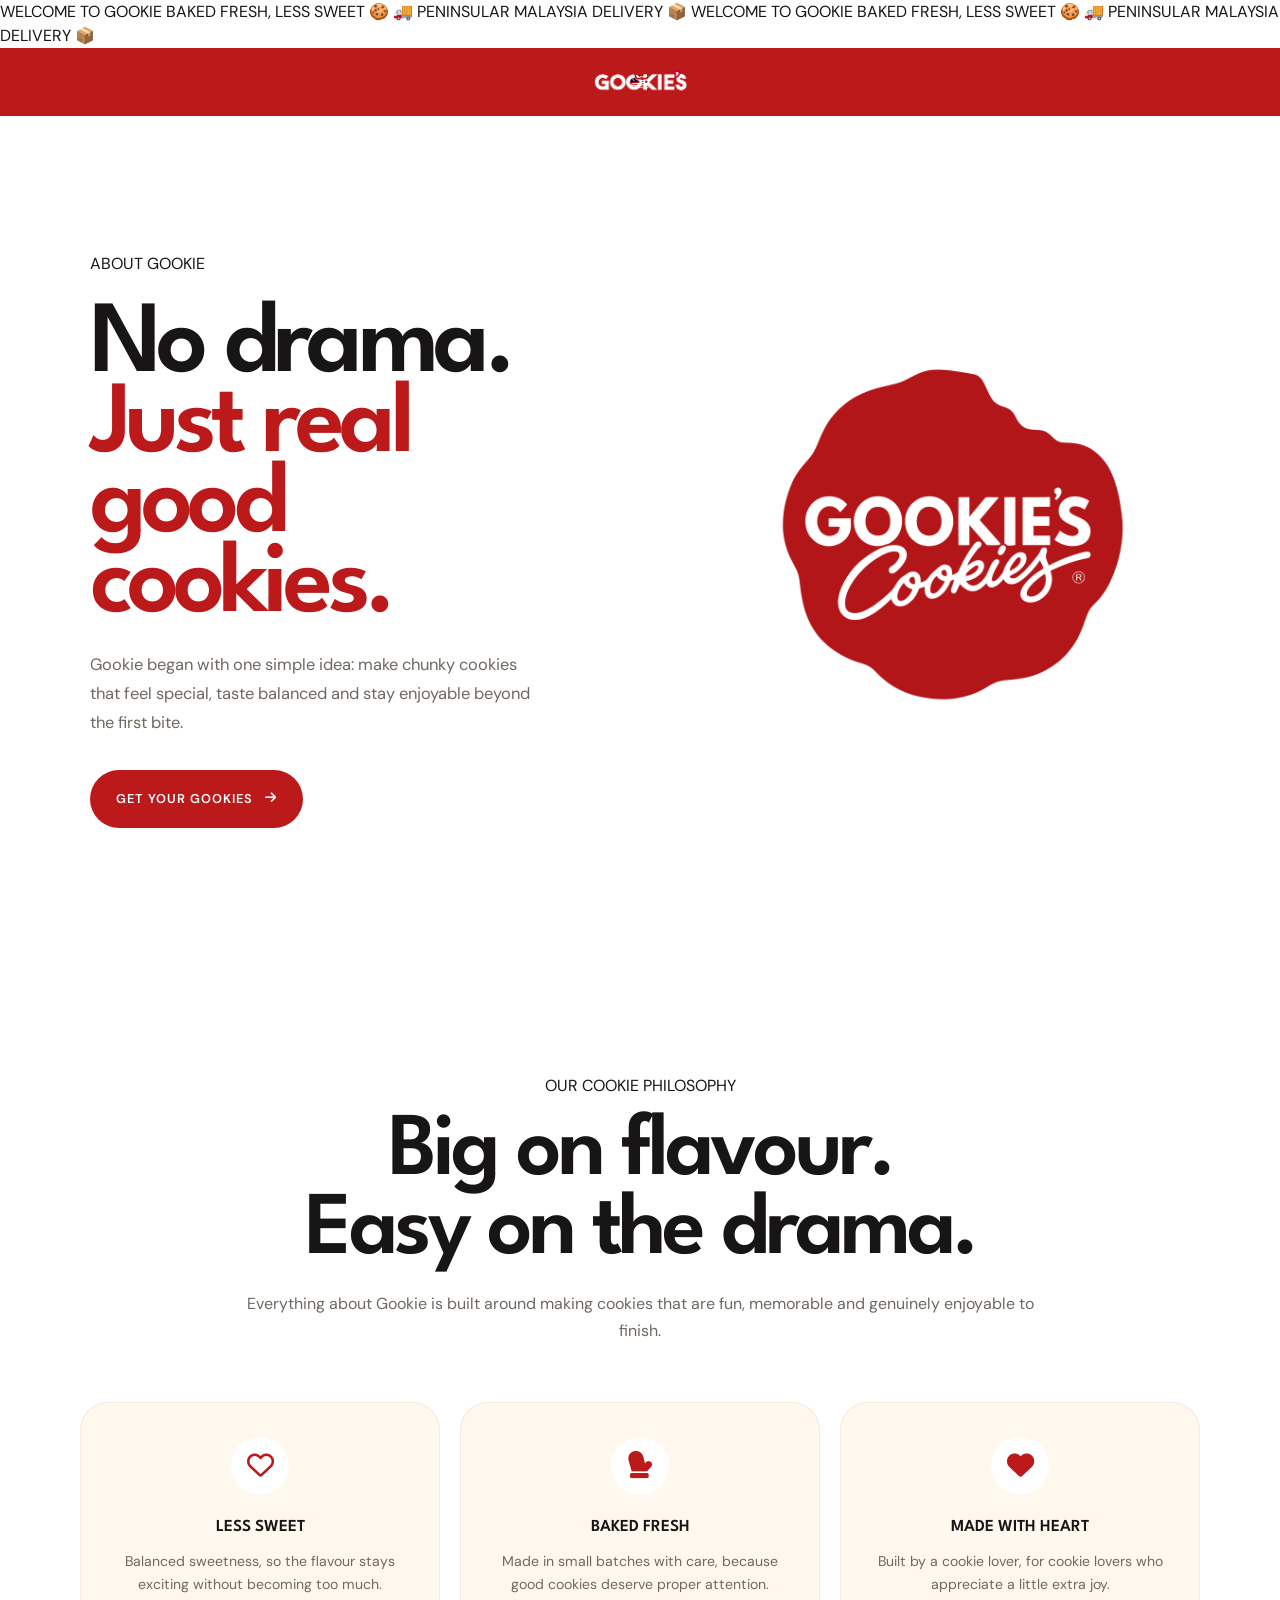
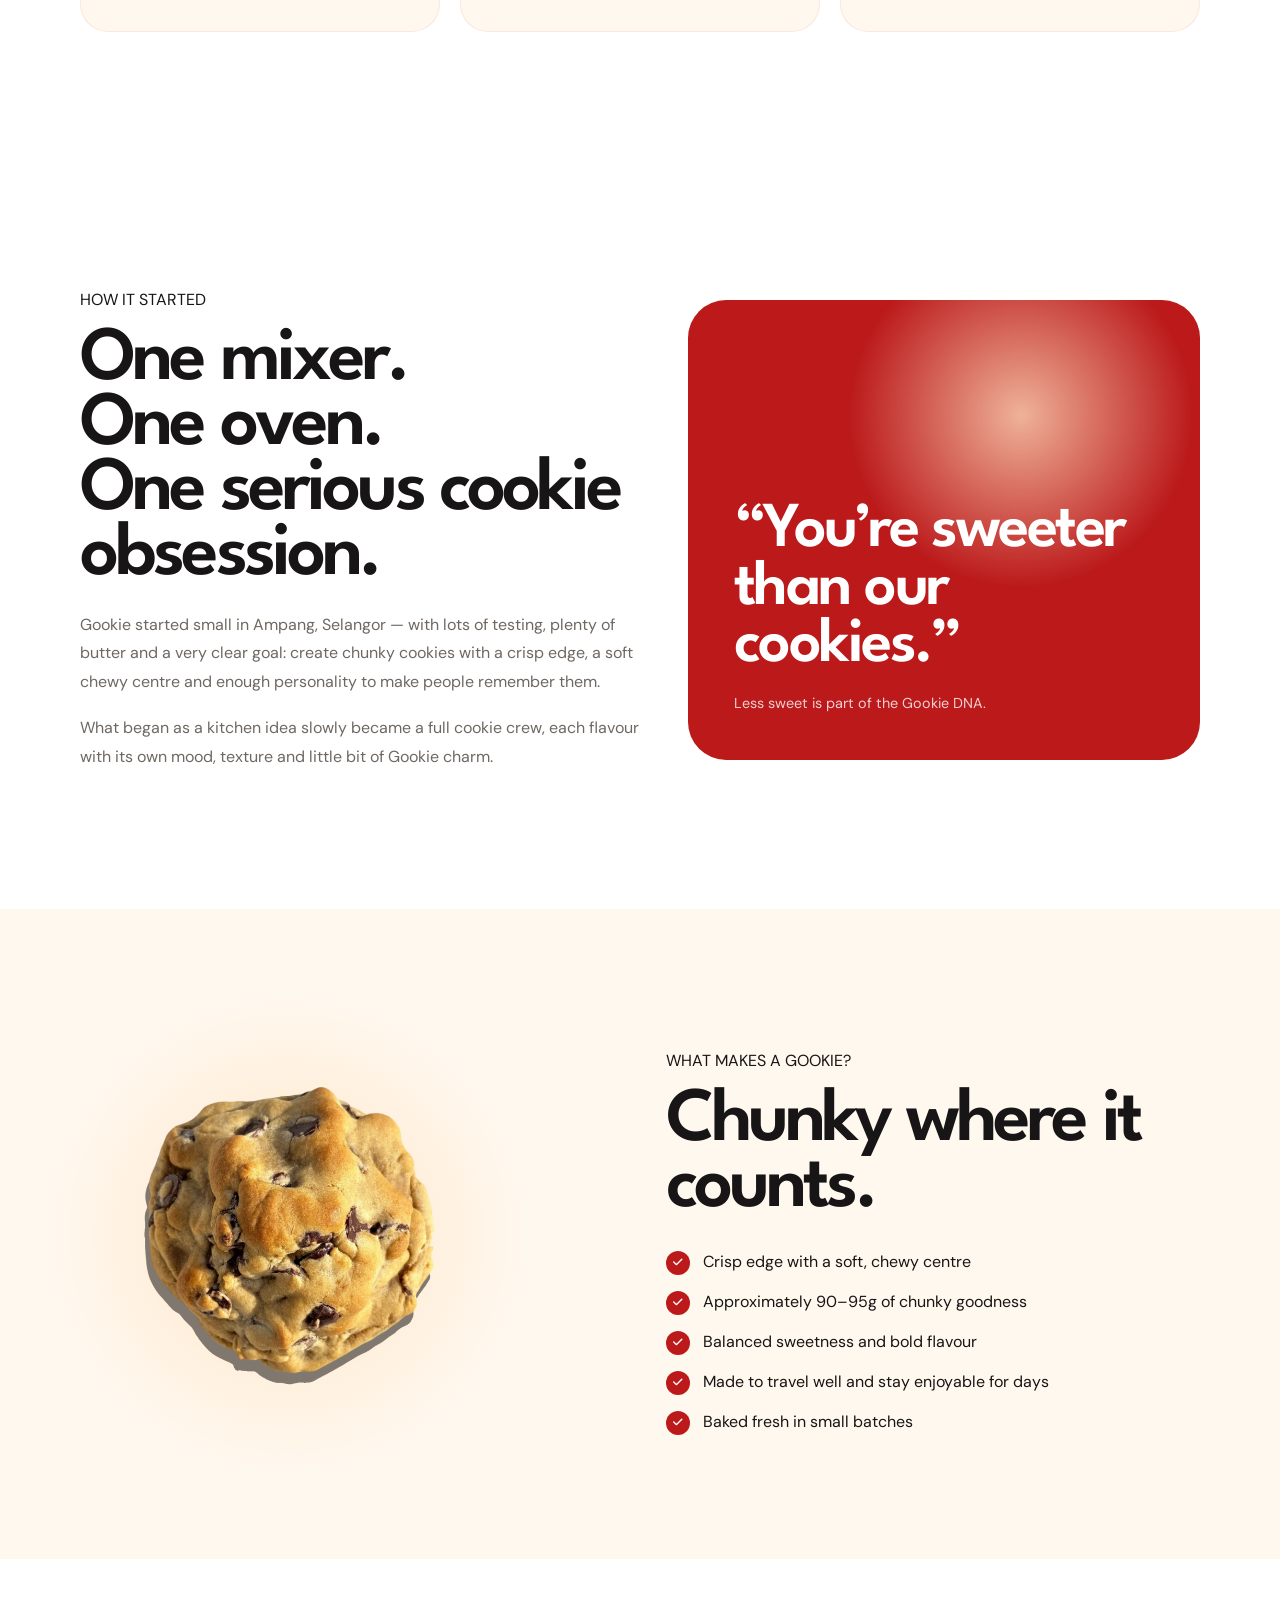
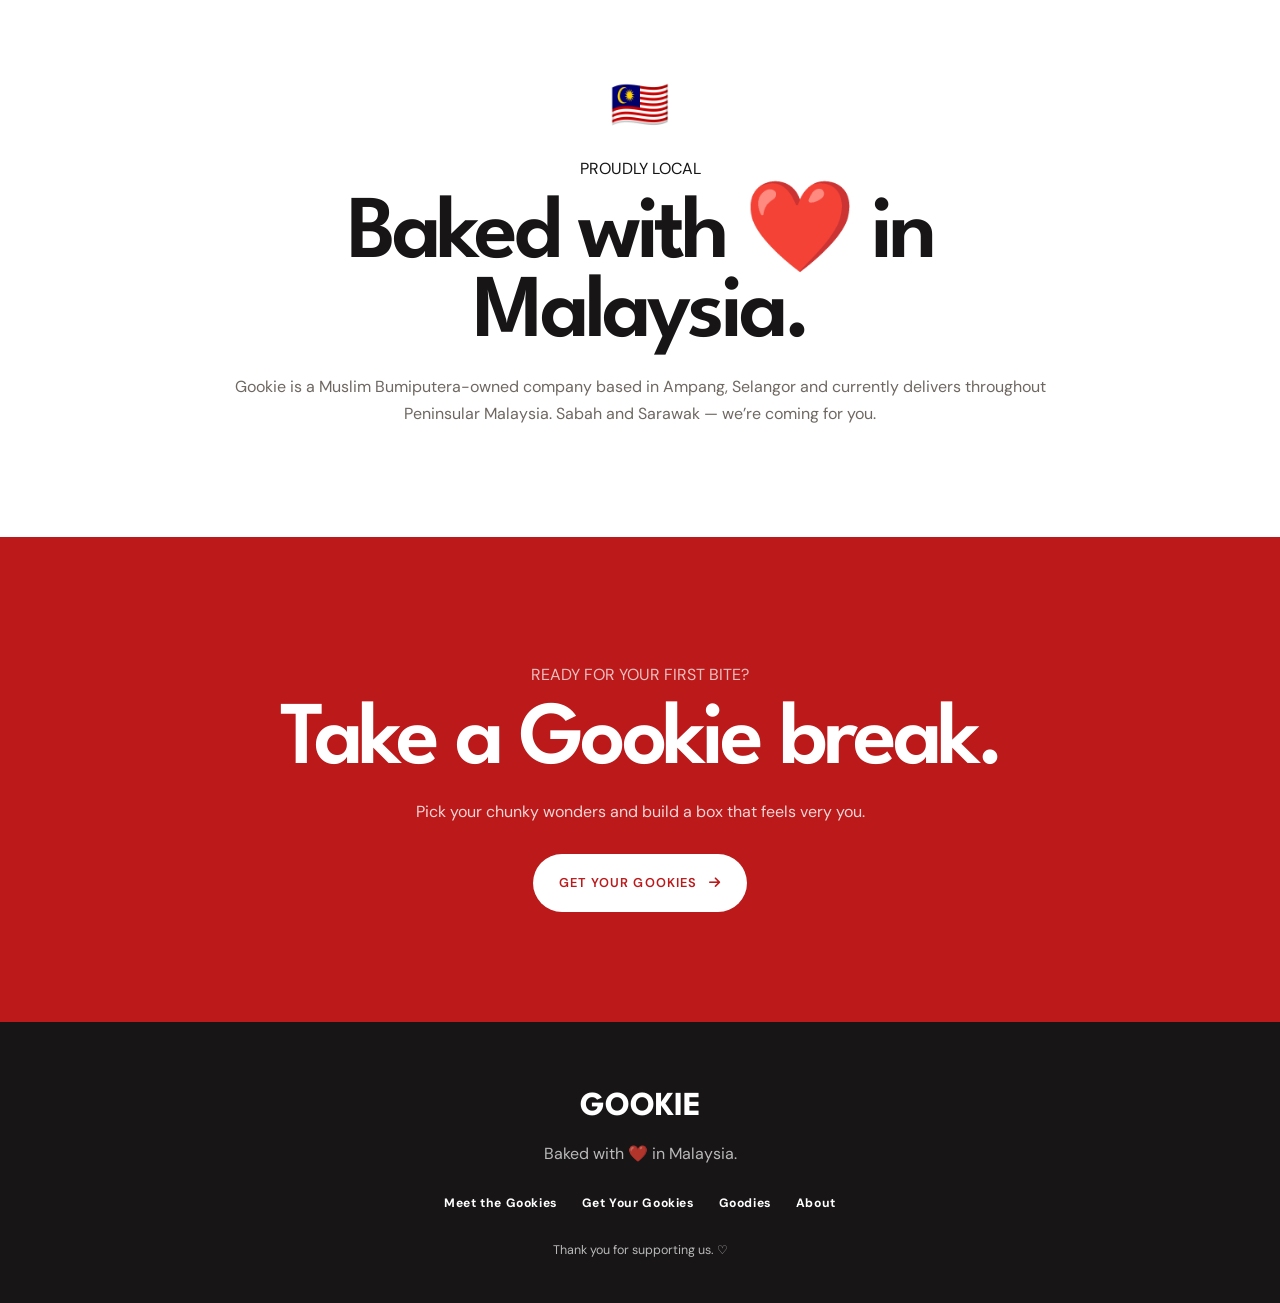
==== commit 901dae3b: "Add files via upload" ====
--- a/about.html
+++ b/about.html
@@ -20,6 +20,7 @@
   <link rel="stylesheet" href="style.css?v=10.0" />
   <link rel="stylesheet" href="about.css?v=1.0" />
   <link rel="stylesheet" href="responsive-modal.css?v=1.0" />
+  <link rel="stylesheet" href="shared-header.css?v=1.0" />
 </head>
 
 <body class="about-page">
@@ -31,46 +32,37 @@
     hidden
   ></button>
 
-  <header class="site-header" id="siteHeader">
-    <div class="header-inner">
-      <button
-        class="header-icon-button"
-        id="menuButton"
-        type="button"
-        aria-label="Open menu"
-        aria-controls="menuDrawer"
-        aria-expanded="false"
-      >
-        <span class="hamburger-icon" aria-hidden="true">
-          <span></span><span></span><span></span>
-        </span>
-      </button>
-
-      <a class="brand-logo" href="index.html" aria-label="Gookie home">
-        <img src="smallgookielogo.png" alt="Gookie" />
-      </a>
-
-      <span class="malaysia-flag" title="Proudly baked in Malaysia">🇲🇾</span>
-
-      <a
-        class="header-icon-button cart-button about-cart-link"
-        href="order.html"
-        aria-label="Go to Get Your Gookies"
-      >
-        <svg class="cart-icon" viewBox="0 0 32 32" fill="none" aria-hidden="true">
-          <path
-            d="M4 6h3l2.2 13.2a3 3 0 0 0 3 2.5h10.9a3 3 0 0 0 2.9-2.3L28 11H9"
-            stroke="currentColor"
-            stroke-width="2.4"
-            stroke-linecap="round"
-            stroke-linejoin="round"
-          ></path>
-          <circle cx="13" cy="26" r="1.8" fill="currentColor"></circle>
-          <circle cx="24" cy="26" r="1.8" fill="currentColor"></circle>
-        </svg>
-      </a>
-    </div>
-  </header>
+  
+<!-- =========================================================
+     GOOKIE GLOBAL TOP MARQUEE
+========================================================= -->
+<div class="gookie-top-marquee" aria-label="Gookie announcements">
+  <div class="gookie-top-marquee-track">
+    <span>WELCOME TO GOOKIE</span>
+    <span>BAKED FRESH, LESS SWEET 🍪</span>
+    <span>🚚 PENINSULAR MALAYSIA DELIVERY 📦</span>
+    <span aria-hidden="true">WELCOME TO GOOKIE</span>
+    <span aria-hidden="true">BAKED FRESH, LESS SWEET 🍪</span>
+    <span aria-hidden="true">🚚 PENINSULAR MALAYSIA DELIVERY 📦</span>
+  </div>
+</div>
+
+<header class="site-header" id="siteHeader">
+  <div class="header-inner">
+    <button class="header-icon-button" id="menuButton" type="button" aria-label="Open menu" aria-controls="menuDrawer" aria-expanded="false">
+      <span class="hamburger-icon" aria-hidden="true"><span></span><span></span><span></span></span>
+    </button>
+    <a class="brand-logo" href="index.html" aria-label="Gookie home"><img src="smallgookielogo.png" alt="Gookie" /></a>
+    <button class="header-icon-button header-search-button" id="searchButton" type="button" aria-label="Search Gookie" aria-controls="searchModal" aria-expanded="false">
+      <i class="fa-solid fa-magnifying-glass" aria-hidden="true"></i>
+    </button>
+    <span class="malaysia-flag" title="Proudly baked in Malaysia" aria-label="Malaysia">🇲🇾</span>
+    <a class="header-icon-button cart-button" href="order.html" aria-label="Go to Get Your Gookies">
+          <svg class="cart-icon" viewBox="0 0 32 32" fill="none" aria-hidden="true"><path d="M4 6h3l2.2 13.2a3 3 0 0 0 3 2.5h10.9a3 3 0 0 0 2.9-2.3L28 11H9" stroke="currentColor" stroke-width="2.4" stroke-linecap="round" stroke-linejoin="round"></path><circle cx="13" cy="26" r="1.8" fill="currentColor"></circle><circle cx="24" cy="26" r="1.8" fill="currentColor"></circle></svg>
+          <span class="cart-count">0</span>
+        </a>
+  </div>
+</header>
 
   <aside
     class="drawer drawer-left premium-menu-drawer"
@@ -327,5 +319,21 @@
 
   <script src="about.js?v=1.0"></script>
   <script src="responsive-modal.js?v=1.0"></script>
+
+<section class="modal search-modal" id="searchModal" aria-hidden="true" aria-label="Search Gookie">
+  <div class="modal-card search-modal-card">
+    <div class="search-modal-header">
+      <div><p class="search-modal-eyebrow">FIND YOUR GOOKIE</p><h2>What are you craving?</h2></div>
+      <button class="modal-close-button" id="searchModalClose" type="button" aria-label="Close search">×</button>
+    </div>
+    <div class="search-input-wrap">
+      <i class="fa-solid fa-magnifying-glass" aria-hidden="true"></i>
+      <input id="siteSearchInput" type="search" placeholder="Search cookies, boxes or add-ons..." autocomplete="off" aria-label="Search Gookie products" />
+    </div>
+    <div class="search-results" id="siteSearchResults" aria-live="polite"></div>
+  </div>
+</section>
+
+  <script src="site-search.js?v=1.0"></script>
 </body>
 </html>
--- a/style.css
+++ b/style.css
@@ -1,874 +1,1497 @@
+
 /* =========================================================
-   GOOKIE ORDER PAGE
+   GOOKIE WEBSITE V3
    FILE: style.css
-   CLEAN VERSION: V2
-
-   Notes:
-   - Existing page design and functionality preserved.
-   - Repeated mobile Hero rules consolidated into one block.
-   - Repeated mobile Meet The Gookies rules consolidated.
-   - Old duplicate Gookie's Picks rules removed.
-   - Mobile Meet The Gookies card shadow removed.
-   - Keep future edits inside the relevant labelled section.
-   ========================================================= */
-
-:root {
-  --gookie-red: #bb191a;
-  --gookie-red-dark: #991214;
-  --cream: #fff1dc;
-  --cream-soft: #fff8ef;
-  --white: #fff;
-  --ink: #171515;
-  --muted: #716860;
-  --line: rgba(23, 21, 21, 0.12);
-  --shadow: 0 24px 70px rgba(67, 24, 18, 0.18);
-  --header-height-mobile: 90px;
-  --header-height-desktop: 100px;
-  --drawer-width: min(88vw, 400px);
-  --transition: 260ms ease;
-}
+   PURPOSE:
+   - Clean homepage redesign
+   - Red marquee + white header
+   - 3-slide hero carousel
+   - What's Gookin'
+   - How Gookie Works
+   - Meet the Gookies carousel
+   - Drawer / modal / footer styling
+========================================================= */
+
+
+/* =========================================================
+   1. ROOT
+========================================================= */
+
+:root{
+  --gookie-red:#bb191a;
+  --gookie-red-dark:#991214;
+
+  --cream:#fff1dc;
+  --cream-soft:#fff8ef;
+  --cream-card:#fffaf4;
+
+  --white:#ffffff;
+  --ink:#171515;
+  --muted:#6f6862;
+
+  --line:rgba(23,21,21,.11);
+  --line-red:rgba(187,25,26,.14);
+
+  --shadow-soft:0 14px 40px rgba(44,25,18,.08);
+  --shadow-card:0 18px 46px rgba(44,25,18,.10);
+  --shadow-drawer:0 24px 70px rgba(67,24,18,.18);
+
+  --radius-sm:16px;
+  --radius-md:22px;
+  --radius-lg:30px;
+  --radius-pill:999px;
+
+  --page-width:1220px;
+
+  --marquee-height:34px;
+  --header-height-mobile:68px;
+  --header-height-desktop:68px;
+
+  --drawer-width:min(88vw,400px);
+
+  --transition:260ms ease;
+}
+
+
+/* =========================================================
+   2. RESET
+========================================================= */
 
 *,
 *::before,
-*::after {
-  box-sizing: border-box;
-}
-
-html {
-  scroll-behavior: smooth;
-}
-
-body {
-  margin: 0;
-  min-width: 320px;
-  background: var(--cream-soft);
-  color: var(--ink);
-  font-family: "DM Sans", sans-serif;
-}
-
-body.no-scroll {
-  overflow: hidden;
+*::after{
+  box-sizing:border-box;
+}
+
+html{
+  scroll-behavior:smooth;
+}
+
+html,
+body{
+  width:100%;
+  max-width:100%;
+  overflow-x:hidden;
+}
+
+body{
+  margin:0;
+  min-width:320px;
+
+  background:var(--white);
+  color:var(--ink);
+
+  font-family:"DM Sans",sans-serif;
+  font-weight:400;
+  line-height:1.5;
+}
+
+body.no-scroll{
+  overflow:hidden;
 }
 
 button,
-a {
-  -webkit-tap-highlight-color: transparent;
-}
-
-button {
-  font: inherit;
-}
-
-a {
-  color: inherit;
-  text-decoration: none;
-}
-
-img {
-  max-width: 100%;
-}
-
-.is-hidden {
-  display: none !important;
-}
-
-.section-kicker,
-.drawer-eyebrow,
-.mini-heading,
-.cookie-box-label {
-  margin: 0;
-  color: var(--gookie-red);
-  font-size: 0.74rem;
-  font-weight: 800;
-  letter-spacing: 0.15em;
-}
-
-.site-header {
-  position: sticky;
-  top: 0;
-  z-index: 50;
-  height: var(--header-height-mobile);
-  background: var(--gookie-red);
-  color: var(--white);
-}
-
-.header-inner {
-  position: relative;
-  display: flex;
-  align-items: center;
-  justify-content: center;
-  height: 100%;
-}
-
-.brand-logo {
-  position: absolute;
-  left: 50%;
-  transform: translateX(-50%);
-}
-
-.brand-logo img {
-  display: block;
-  width: 140px;
-  height: auto;
-}
-
-.header-icon-button {
-  position: absolute;
-  top: 50%;
-  display: grid;
-  place-items: center;
-  width: 48px;
-  height: 48px;
-  padding: 0;
-  border: 0;
-  border-radius: 50%;
-  background: transparent;
-  color: var(--white);
-  cursor: pointer;
-  transform: translateY(-50%);
-}
-
-#menuButton {
-  left: 14px;
-}
-
-#cartButton {
-  right: 12px;
-}
-.malaysia-flag{
+a{
+  -webkit-tap-highlight-color:transparent;
+}
+
+button{
+  font:inherit;
+}
+
+a{
+  color:inherit;
+  text-decoration:none;
+}
+
+img{
+  display:block;
+  max-width:100%;
+}
+
+button,
+input,
+textarea,
+select{
+  font:inherit;
+}
+
+.is-hidden{
+  display:none !important;
+}
+
+.section-shell{
+  width:min(var(--page-width),calc(100% - 40px));
+  margin:0 auto;
+}
+
+.eyebrow{
+  margin:0 0 10px;
+
+  color:var(--gookie-red);
+
+  font-size:.73rem;
+  font-weight:700;
+  letter-spacing:.14em;
+  text-transform:uppercase;
+}
+
+
+/* =========================================================
+   3. TOP MARQUEE
+========================================================= */
+
+.top-marquee{
+  position:relative;
+  z-index:60;
+
+  height:var(--marquee-height);
+
+  overflow:hidden;
+
+  background:var(--gookie-red);
+  color:var(--white);
+}
+
+.top-marquee-track{
+  display:flex;
+  align-items:center;
+
+  width:max-content;
+  height:100%;
+
+  animation:gookieTopMarquee 24s linear infinite;
+  will-change:transform;
+}
+
+.top-marquee-track span{
+  position:relative;
+
+  flex:0 0 auto;
+
+  padding:0 30px;
+
+  font-size:.67rem;
+  font-weight:600;
+  letter-spacing:.10em;
+  text-transform:uppercase;
+  white-space:nowrap;
+}
+
+.top-marquee-track span::after{
+  content:"•";
   position:absolute;
-  right:66px;
-
+  right:-2px;
   top:50%;
+
   transform:translateY(-50%);
 
-  font-size:16px;
+  opacity:.7;
+}
+
+@keyframes gookieTopMarquee{
+  from{
+    transform:translateX(0);
+  }
+
+  to{
+    transform:translateX(-50%);
+  }
+}
+
+
+/* =========================================================
+   4. HEADER
+========================================================= */
+
+.site-header{
+  position:sticky;
+  top:0;
+  z-index:50;
+
+  height:var(--header-height-mobile);
+
+  border-bottom:1px solid rgba(187,25,26,.08);
+
+  background:var(--gookie-red);
+  color:var(--white);
+
+  backdrop-filter:blur(14px);
+  -webkit-backdrop-filter:blur(14px);
+}
+
+.header-inner{
+  position:relative;
+
+  display:flex;
+  align-items:center;
+  justify-content:center;
+
+  width:min(var(--page-width),100%);
+  height:100%;
+
+  margin:0 auto;
+}
+
+.brand-logo{
+  position:absolute;
+  left:50%;
+  top:50%;
+
+  transform:translate(-50%,-50%);
+}
+
+.brand-logo img{
+  display:block;
+  width:108px;
+  height:auto;
+  object-fit:contain;
+}
+
+.header-icon-button{
+  position:absolute;
+  top:50%;
+
+  display:grid;
+  place-items:center;
+
+  width:38px;
+  height:38px;
+
+  padding:0;
+
+  border:0;
+  border-radius:50%;
+
+  background:transparent;
+  color:var(--gookie-red);
+
+  cursor:pointer;
+
+  transform:translateY(-50%);
+
+  transition:
+    background-color var(--transition),
+    transform var(--transition);
+}
+
+.header-icon-button:hover{
+  background:rgba(187,25,26,.07);
+}
+
+#menuButton{
+  left:16px;
+}
+
+.header-shop-button{
+  right:14px;
+}
+
+.header-search-button{
+  right:58px;
+}
+
+.header-search-button i{
+  font-size:1.05rem;
   line-height:1;
-
-  user-select:none;
-}
-
-.header-icon-button:hover {
-  background: rgba(255, 255, 255, 0.12);
-}
-
-.hamburger-icon {
-  display: flex;
-  flex-direction: column;
-  gap: 5px;
-  width: 27px;
-}
-
-.hamburger-icon span {
-  width: 100%;
-  height: 3px;
-  border-radius: 999px;
-  background: currentColor;
-}
-
-.cart-icon {
-  width: 29px;
-  height: 29px;
-}
-
-.cart-count {
-  position: absolute;
-  top: 2px;
-  right: -1px;
-  display: grid;
-  place-items: center;
-  min-width: 21px;
-  height: 21px;
-  padding: 0 5px;
-  border: 2px solid var(--gookie-red);
-  border-radius: 999px;
-  background: var(--white);
-  color: var(--gookie-red);
-  font-size: 0.69rem;
-  font-weight: 800;
-}
-
-.page-overlay {
-  position: fixed;
-  inset: 0;
-  z-index: 80;
-  border: 0;
-  background: rgba(17, 9, 9, 0.52);
-  opacity: 0;
-  transition: opacity var(--transition);
-}
-
-.page-overlay.is-visible {
-  opacity: 1;
-}
-
-.drawer {
-  position: fixed;
-  top: 0;
-  bottom: 0;
-  z-index: 90;
-  display: flex;
-  flex-direction: column;
-  width: var(--drawer-width);
-  max-width: 100%;
-  padding: 24px;
-  background: var(--cream-soft);
-  box-shadow: var(--shadow);
-  visibility: hidden;
+}
+
+.hamburger-icon{
+  display:flex;
+  flex-direction:column;
+  gap:4px;
+
+  width:22px;
+}
+
+.hamburger-icon span{
+  width:100%;
+  height:2px;
+
+  border-radius:var(--radius-pill);
+
+  background:currentColor;
+}
+
+.cart-icon{
+  width:23px;
+  height:23px;
+}
+
+
+/* =========================================================
+   5. OVERLAY
+========================================================= */
+
+.page-overlay{
+  position:fixed;
+  inset:0;
+  z-index:80;
+
+  border:0;
+
+  background:rgba(17,9,9,.52);
+
+  opacity:0;
+
+  transition:opacity var(--transition);
+}
+
+.page-overlay.is-visible{
+  opacity:1;
+}
+
+
+/* =========================================================
+   6. DRAWER
+========================================================= */
+
+.drawer{
+  position:fixed;
+  top:0;
+  bottom:0;
+  z-index:90;
+
+  display:flex;
+  flex-direction:column;
+
+  width:var(--drawer-width);
+  max-width:100%;
+
+  padding:24px;
+
+  background:var(--cream-soft);
+
+  box-shadow:var(--shadow-drawer);
+
+  visibility:hidden;
+
   transition:
     transform var(--transition),
     visibility var(--transition);
 }
 
-.drawer-left {
-  left: 0;
-  transform: translateX(-105%);
-}
-
-.drawer-right {
-  right: 0;
-  transform: translateX(105%);
-}
-
-.drawer.is-open {
-  transform: translateX(0);
-  visibility: visible;
-}
-
-.drawer-header,
-.modal-sticky-header,
-.cookie-box-header {
-  display: flex;
-  align-items: flex-start;
-  justify-content: space-between;
-  gap: 20px;
-}
-
-.drawer-header {
-  padding-bottom: 22px;
-  border-bottom: 1px solid var(--line);
-}
-
-.drawer-header h2,
-.modal-sticky-header h2 {
-  margin: 4px 0 0;
-  font-family: "League Spartan", sans-serif;
-  font-size: 2rem;
-  letter-spacing: -0.04em;
+.drawer-left{
+  left:0;
+  transform:translateX(-105%);
+}
+
+.drawer-right{
+  right:0;
+  transform:translateX(105%);
+}
+
+.drawer.is-open{
+  transform:translateX(0);
+  visibility:visible;
+}
+
+.drawer-header{
+  display:flex;
+  align-items:flex-start;
+  justify-content:space-between;
+  gap:18px;
+
+  padding-bottom:20px;
+
+  border-bottom:1px solid var(--line);
+}
+
+.drawer-eyebrow{
+  margin:0 0 5px;
+
+  color:var(--gookie-red);
+
+  font-size:.7rem;
+  font-weight:700;
+  letter-spacing:.12em;
+}
+
+.drawer-header h2{
+  margin:0;
+
+  font-family:"League Spartan",sans-serif;
+  font-size:1.55rem;
+  font-weight:700;
+  line-height:1;
+  letter-spacing:-.02em;
 }
 
 .drawer-close-button,
-.modal-close-button {
-  display: grid;
-  place-items: center;
-  width: 42px;
-  height: 42px;
-  flex: 0 0 42px;
-  padding: 0 0 4px;
-  border: 1px solid var(--line);
-  border-radius: 50%;
-  background: var(--white);
-  color: var(--ink);
-  font-size: 2rem;
-  line-height: 1;
-  cursor: pointer;
-}
-
-.drawer-nav {
-  display: flex;
-  flex-direction: column;
-  padding: 26px 0;
-}
-
-
-.drawer-footer {
-  margin-top: auto;
-  padding-top: 22px;
-  border-top: 1px solid var(--line);
-  color: var(--muted);
-}
-
-.drawer-footer p {
-  margin: 4px 0;
-}
-
-.modal {
-  position: fixed;
-  inset: 0;
-  z-index: 100;
-  display: grid;
-  place-items: end center;
-  padding: 0;
-  background: rgba(17, 9, 9, 0.55);
-  opacity: 0;
-  visibility: hidden;
+.modal-close-button{
+  display:grid;
+  place-items:center;
+
+  width:40px;
+  height:40px;
+  flex:0 0 40px;
+
+  padding:0 0 3px;
+
+  border:1px solid var(--line);
+  border-radius:50%;
+
+  background:var(--white);
+  color:var(--ink);
+
+  font-size:1.75rem;
+  line-height:1;
+
+  cursor:pointer;
+}
+
+.drawer-nav{
+  display:flex;
+  flex-direction:column;
+
+  padding:16px 0;
+}
+
+.premium-menu-item{
+  display:grid;
+  grid-template-columns:42px 1fr 24px;
+  align-items:center;
+  gap:12px;
+
+  padding:15px 4px;
+
+  border-bottom:1px solid rgba(23,21,21,.08);
+
+  transition:
+    color var(--transition),
+    transform var(--transition);
+}
+
+.premium-menu-item:hover{
+  color:var(--gookie-red);
+  transform:translateX(3px);
+}
+
+.premium-menu-icon{
+  display:grid;
+  place-items:center;
+
+  width:38px;
+  height:38px;
+
+  border-radius:12px;
+
+  background:rgba(187,25,26,.07);
+  color:var(--gookie-red);
+
+  font-size:1rem;
+}
+
+.premium-menu-copy{
+  display:flex;
+  flex-direction:column;
+  gap:3px;
+}
+
+.premium-menu-copy strong{
+  font-family:"League Spartan",sans-serif;
+  font-size:.92rem;
+  font-weight:700;
+  letter-spacing:.03em;
+}
+
+.premium-menu-copy small{
+  color:var(--muted);
+  font-size:.73rem;
+  font-weight:400;
+}
+
+.premium-menu-arrow{
+  color:var(--gookie-red);
+  font-size:.82rem;
+}
+
+
+/* =========================================================
+   7. SHARED BUTTONS
+========================================================= */
+
+.button,
+.text-button{
+  display:inline-flex;
+  align-items:center;
+  justify-content:center;
+  gap:9px;
+
+  font-weight:600;
+
+  cursor:pointer;
+
+  transition:
+    transform var(--transition),
+    background-color var(--transition),
+    border-color var(--transition);
+}
+
+.button{
+  min-height:50px;
+
+  padding:13px 22px;
+
+  border-radius:var(--radius-pill);
+
+  font-size:.84rem;
+  letter-spacing:.04em;
+}
+
+.button-primary{
+  border:1px solid var(--gookie-red);
+
+  background:var(--gookie-red);
+  color:var(--white);
+}
+
+.button-primary:hover{
+  background:var(--gookie-red-dark);
+  border-color:var(--gookie-red-dark);
+
+  transform:translateY(-2px);
+}
+
+.text-button{
+  min-height:42px;
+
+  padding:10px 16px;
+
+  border:1px solid rgba(187,25,26,.22);
+  border-radius:var(--radius-pill);
+
+  background:var(--white);
+  color:var(--gookie-red);
+
+  font-size:.76rem;
+  letter-spacing:.05em;
+}
+
+.text-button:hover{
+  background:rgba(187,25,26,.05);
+}
+
+
+/* =========================================================
+   8. HERO CAROUSEL
+========================================================= */
+
+.hero-carousel{
+  width:100%;
+
+  background:var(--white);
+}
+
+.hero-stage{
+  position:relative;
+
+  min-height:570px;
+
+  overflow:hidden;
+
+  background:#fff8f3;
+}
+
+.hero-slide{
+  position:absolute;
+  inset:0;
+
+  display:grid;
+
+  opacity:0;
+  visibility:hidden;
+
+  transform:translateX(20px);
+
+  transition:
+    opacity 480ms ease,
+    transform 480ms ease,
+    visibility 480ms ease;
+}
+
+.hero-slide.is-active{
+  position:relative;
+
+  opacity:1;
+  visibility:visible;
+
+  transform:translateX(0);
+}
+
+.hero-slide-inner{
+  display:grid;
+  grid-template-columns:minmax(0,1fr) minmax(0,1.08fr);
+  align-items:center;
+
+  width:min(var(--page-width),calc(100% - 72px));
+  min-height:570px;
+
+  margin:0 auto;
+}
+
+.hero-copy{
+  position:relative;
+  z-index:2;
+
+  max-width:500px;
+
+  padding:70px 0;
+}
+
+.hero-copy h1,
+.hero-copy h2{
+  margin:0 0 18px;
+
+  font-family:"League Spartan",sans-serif;
+  font-size:clamp(3.5rem,6vw,6.1rem);
+  font-weight:700;
+  line-height:.92;
+  letter-spacing:-.045em;
+}
+
+.hero-text{
+  max-width:430px;
+
+  margin:0 0 28px;
+
+  color:#554d47;
+
+  font-size:1.03rem;
+  line-height:1.6;
+}
+
+.hero-visual{
+  position:relative;
+
+  display:grid;
+  place-items:center;
+
+  min-height:570px;
+
+  overflow:hidden;
+}
+
+.hero-visual::before{
+  content:"";
+
+  position:absolute;
+  inset:auto;
+
+  width:440px;
+  height:440px;
+
+  border-radius:50%;
+
+  background:rgba(255,255,255,.42);
+
+  filter:blur(2px);
+}
+
+.hero-visual img{
+  position:relative;
+  z-index:2;
+
+  width:min(92%,620px);
+  max-height:500px;
+
+  object-fit:contain;
+
+  filter:drop-shadow(0 28px 28px rgba(74,32,14,.17));
+}
+
+.hero-slide[data-hero-slide="0"]{
+  background:
+    linear-gradient(90deg,#fff8f4 0%,#fff5f1 52%,#fde8e7 100%);
+}
+
+.hero-slide[data-hero-slide="1"]{
+  background:
+    linear-gradient(90deg,#fffaf3 0%,#fff7ed 52%,#f4e6d6 100%);
+}
+
+.hero-slide[data-hero-slide="2"]{
+  background:
+    linear-gradient(90deg,#fff9f4 0%,#fff7ee 52%,#f9eadf 100%);
+}
+
+.hero-arrow{
+  position:absolute;
+  top:50%;
+  z-index:5;
+
+  display:grid;
+  place-items:center;
+
+  width:46px;
+  height:46px;
+
+  padding:0 0 4px;
+
+  border:1px solid rgba(23,21,21,.08);
+  border-radius:50%;
+
+  background:rgba(255,255,255,.90);
+  color:var(--ink);
+
+  box-shadow:0 10px 28px rgba(44,25,18,.09);
+
+  font-size:2rem;
+  line-height:1;
+
+  cursor:pointer;
+
+  transform:translateY(-50%);
+
+  transition:
+    color var(--transition),
+    transform var(--transition),
+    background-color var(--transition);
+}
+
+.hero-arrow:hover{
+  background:var(--gookie-red);
+  color:var(--white);
+
+  transform:translateY(-50%) scale(1.05);
+}
+
+.hero-arrow-left{
+  left:20px;
+}
+
+.hero-arrow-right{
+  right:20px;
+}
+
+.hero-dots{
+  position:absolute;
+  left:50%;
+  bottom:22px;
+  z-index:5;
+
+  display:flex;
+  align-items:center;
+  gap:8px;
+
+  transform:translateX(-50%);
+}
+
+.hero-dot{
+  width:8px;
+  height:8px;
+
+  padding:0;
+
+  border:0;
+  border-radius:var(--radius-pill);
+
+  background:rgba(187,25,26,.22);
+
+  cursor:pointer;
+
+  transition:
+    width var(--transition),
+    background-color var(--transition);
+}
+
+.hero-dot.is-active{
+  width:24px;
+
+  background:var(--gookie-red);
+}
+
+
+/* =========================================================
+   9. WHAT'S GOOKIN'
+========================================================= */
+
+.shop-preview-section{
+  padding:86px 0 96px;
+
+  background:var(--white);
+}
+
+.section-heading-row{
+  display:flex;
+  align-items:flex-end;
+  justify-content:space-between;
+  gap:30px;
+
+  margin-bottom:30px;
+}
+
+.section-heading-row h2{
+  margin:0;
+
+  font-family:"League Spartan",sans-serif;
+  font-size:clamp(2.3rem,4vw,4rem);
+  font-weight:700;
+  line-height:.98;
+  letter-spacing:-.035em;
+}
+
+.shop-preview-grid{
+  display:grid;
+  grid-template-columns:repeat(4,minmax(0,1fr));
+  gap:18px;
+}
+
+.product-card{
+  overflow:hidden;
+
+  border:1px solid rgba(23,21,21,.07);
+  border-radius:var(--radius-md);
+
+  background:var(--white);
+
+  box-shadow:0 10px 30px rgba(44,25,18,.05);
+
+  transition:
+    transform var(--transition),
+    box-shadow var(--transition);
+}
+
+.product-card:hover{
+  transform:translateY(-5px);
+
+  box-shadow:var(--shadow-card);
+}
+
+.product-card-image{
+  position:relative;
+
+  display:grid;
+  place-items:center;
+
+  aspect-ratio:1.12/1;
+
+  overflow:hidden;
+
+  background:var(--cream-soft);
+}
+
+.product-card-image img{
+  width:88%;
+  height:88%;
+
+  object-fit:contain;
+
+  transition:transform var(--transition);
+}
+
+.product-card:hover .product-card-image img{
+  transform:scale(1.035);
+}
+
+.product-badge{
+  position:absolute;
+  top:14px;
+  left:14px;
+
+  padding:6px 9px;
+
+  border-radius:var(--radius-pill);
+
+  background:var(--gookie-red);
+  color:var(--white);
+
+  font-size:.60rem;
+  font-weight:700;
+  letter-spacing:.08em;
+}
+
+.product-card-copy{
+  padding:18px 18px 20px;
+}
+
+.product-card-copy h3{
+  margin:0 0 7px;
+
+  font-family:"League Spartan",sans-serif;
+  font-size:1.32rem;
+  font-weight:700;
+  letter-spacing:-.02em;
+}
+
+.product-card-copy p{
+  margin:0 0 14px;
+
+  color:var(--muted);
+
+  font-size:.84rem;
+  line-height:1.55;
+}
+
+.product-link{
+  color:var(--gookie-red);
+
+  font-size:.78rem;
+  font-weight:600;
+}
+
+
+/* =========================================================
+   10. HOW GOOKIE WORKS
+========================================================= */
+
+.how-section{
+  padding:0 0 92px;
+
+  background:var(--white);
+}
+
+.how-banner{
+  display:grid;
+  grid-template-columns:1.25fr 1fr auto 1fr auto 1fr auto 1fr;
+  align-items:center;
+  gap:24px;
+
+  padding:30px 34px;
+
+  border:1px solid var(--line-red);
+  border-radius:var(--radius-lg);
+
+  background:var(--cream-soft);
+}
+
+.how-title h2{
+  max-width:160px;
+
+  margin:0;
+
+  font-family:"League Spartan",sans-serif;
+  font-size:2rem;
+  font-weight:700;
+  line-height:.95;
+  letter-spacing:-.03em;
+}
+
+.how-step{
+  display:flex;
+  align-items:center;
+  gap:12px;
+}
+
+.how-icon{
+  display:grid;
+  place-items:center;
+
+  width:42px;
+  height:42px;
+  flex:0 0 42px;
+
+  border-radius:14px;
+
+  background:rgba(187,25,26,.08);
+  color:var(--gookie-red);
+
+  font-size:1.08rem;
+}
+
+.how-step strong{
+  display:block;
+
+  margin-bottom:3px;
+
+  font-family:"League Spartan",sans-serif;
+  font-size:.96rem;
+  font-weight:700;
+}
+
+.how-step p{
+  margin:0;
+
+  color:var(--muted);
+
+  font-size:.73rem;
+  line-height:1.38;
+}
+
+.how-arrow{
+  color:rgba(187,25,26,.46);
+
+  font-size:1.15rem;
+}
+
+
+/* =========================================================
+   11. MEET THE GOOKIES
+========================================================= */
+
+.meet-section{
+  overflow:hidden;
+
+  padding:84px 0 96px;
+
+  background:#fffaf5;
+}
+
+.meet-heading-row{
+  align-items:flex-start;
+
+  margin-bottom:26px;
+}
+
+.section-description{
+  max-width:520px;
+
+  margin:12px 0 0;
+
+  color:var(--muted);
+
+  font-size:.95rem;
+}
+
+.marquee-wrapper{
+  position:relative;
+
+  width:100%;
+}
+
+.marquee-shell{
+  width:100%;
+
+  overflow-x:auto;
+  overflow-y:hidden;
+
+  scroll-snap-type:x mandatory;
+  scroll-behavior:smooth;
+  scrollbar-width:none;
+  overscroll-behavior-x:contain;
+
+  cursor:grab;
+}
+
+.marquee-shell::-webkit-scrollbar{
+  display:none;
+}
+
+.marquee-shell.is-dragging{
+  cursor:grabbing;
+
+  scroll-snap-type:none;
+  scroll-behavior:auto;
+}
+
+.marquee-track{
+  display:flex;
+  align-items:flex-start;
+  gap:24px;
+
+  width:max-content;
+
+  padding:
+    16px
+    max(40px,calc((100vw - 300px) / 2))
+    24px;
+}
+
+.marquee-card{
+  width:300px;
+  flex:0 0 300px;
+
+  scroll-snap-align:center;
+  scroll-snap-stop:always;
+
+  text-align:center;
+
+  opacity:.56;
+
+  transform:
+    translateY(10px)
+    scale(.92);
+
+  transition:
+    opacity 340ms ease,
+    transform 340ms cubic-bezier(.2,.8,.2,1);
+}
+
+.marquee-card.is-active{
+  opacity:1;
+
+  transform:
+    translateY(0)
+    scale(1);
+}
+
+.marquee-card-image{
+  display:grid;
+  place-items:center;
+
+  aspect-ratio:1/1;
+
+  overflow:hidden;
+
+  border-radius:26px;
+
+  background:rgba(255,255,255,.75);
+}
+
+.marquee-card-image img{
+  width:88%;
+  height:88%;
+
+  object-fit:contain;
+
+  filter:drop-shadow(0 16px 18px rgba(55,25,13,.14));
+
+  transition:transform var(--transition);
+}
+
+.marquee-card:hover .marquee-card-image img{
+  transform:translateY(-5px) scale(1.025);
+}
+
+.marquee-card-copy{
+  padding:13px 8px 0;
+}
+
+.marquee-card-copy strong{
+  display:block;
+
+  font-family:"League Spartan",sans-serif;
+  font-size:1.18rem;
+  font-weight:700;
+  letter-spacing:-.02em;
+}
+
+.marquee-card-copy span,
+.marquee-card-copy small{
+  display:block;
+
+  margin-top:3px;
+
+  color:var(--muted);
+
+  font-size:.76rem;
+}
+
+.marquee-arrow{
+  position:absolute;
+  top:50%;
+  z-index:5;
+
+  display:grid;
+  place-items:center;
+
+  width:44px;
+  height:44px;
+
+  padding:0 0 4px;
+
+  border:1px solid rgba(23,21,21,.08);
+  border-radius:50%;
+
+  background:rgba(255,255,255,.92);
+  color:var(--ink);
+
+  box-shadow:0 10px 26px rgba(44,25,18,.09);
+
+  font-size:2rem;
+
+  cursor:pointer;
+
+  transform:translateY(-50%);
+
+  transition:
+    background-color var(--transition),
+    color var(--transition),
+    transform var(--transition);
+}
+
+.marquee-arrow:hover{
+  background:var(--gookie-red);
+  color:var(--white);
+
+  transform:translateY(-50%) scale(1.05);
+}
+
+.marquee-arrow-left{
+  left:18px;
+}
+
+.marquee-arrow-right{
+  right:18px;
+}
+
+.marquee-pagination{
+  display:flex;
+  align-items:center;
+  justify-content:center;
+  gap:8px;
+
+  margin-top:8px;
+}
+
+.marquee-dot{
+  width:8px;
+  height:8px;
+
+  padding:0;
+
+  border:0;
+  border-radius:var(--radius-pill);
+
+  background:rgba(187,25,26,.18);
+
+  cursor:pointer;
+
+  transition:
+    width var(--transition),
+    background-color var(--transition);
+}
+
+.marquee-dot.is-active{
+  width:24px;
+
+  background:var(--gookie-red);
+}
+
+
+/* =========================================================
+   12. MODAL
+========================================================= */
+
+.modal{
+  position:fixed;
+  inset:0;
+  z-index:100;
+
+  display:grid;
+  place-items:center;
+
+  padding:24px;
+
+  background:rgba(17,9,9,.55);
+
+  opacity:0;
+  visibility:hidden;
+
   transition:
     opacity var(--transition),
     visibility var(--transition);
 }
 
-.modal.is-open {
-  opacity: 1;
-  visibility: visible;
-}
-
-.modal-card {
-  width: 100%;
-  max-height: 92vh;
-  overflow: auto;
-  background: var(--cream-soft);
-  border-radius: 30px 30px 0 0;
-  transform: translateY(24px);
-  transition: transform var(--transition);
-}
-
-.modal.is-open .modal-card {
-  transform: translateY(0);
-}
-
-.primary-button,
-.secondary-button,
-.hero-button {
-  display: inline-flex;
-  align-items: center;
-  justify-content: center;
-  min-height: 56px;
-  padding: 15px 24px;
-  border-radius: 999px;
-  font-size: 0.9rem;
-  font-weight: 800;
-  letter-spacing: 0.05em;
-  cursor: pointer;
-  transition:
-    transform var(--transition),
-    background-color var(--transition);
-}
-
-.primary-button {
-  width: 100%;
-  border: 0;
-  background: var(--gookie-red);
-  color: var(--white);
-}
-
-.primary-button:hover:not(:disabled) {
-  background: var(--gookie-red-dark);
-  transform: translateY(-2px);
-}
-
-.primary-button:disabled {
-  opacity: 0.42;
-  cursor: not-allowed;
-}
-
-.secondary-button {
-  border: 1px solid var(--line);
-  background: var(--white);
-  color: var(--ink);
-}
-
-html,
-body {
-  width: 100%;
-  max-width: 100%;
-  overflow-x: hidden;
-}
-
-.hero-section {
-  width: 100%;
-  max-width: 100%;
-  overflow: hidden;
-   background: #ffffff;
-}
-
-.hero-cookie-area {
-  position: relative;
-   overflow: hidden;
-  display: grid;
-  place-items: center;
-  min-height: 330px;
-  padding: 40px 20px 16px;
-
-  background:
-    radial-gradient(
-      circle at 50% 45%,
-      rgba(255,226,193,.65) 0%,
-      rgba(255,245,231,.35) 45%,
-      rgba(255,255,255,0) 75%
-    );
-
-  isolation: isolate;
-}
-
-.hero-cookie-image {
-  position: relative;
-  z-index: 2;
-  width: min(86vw, 560px);
-  filter: drop-shadow(0 24px 18px rgba(73, 31, 12, 0.18));
-}
-
-.hero-shape {
-  position: absolute;
-  border-radius: 50%;
-}
-
-.hero-shape-one {
-  top: 7%;
-  left: -18%;
-  width: 250px;
-  height: 250px;
-  background: rgba(187, 25, 26, 0.1);
-}
-
-.hero-shape-two {
-  right: -22%;
-  bottom: -10%;
-  width: 310px;
-  height: 310px;
-  border: 2px solid rgba(187, 25, 26, 0.14);
-}
-
-.hero-content {
-  padding: 58px 24px 76px;
-  text-align: center;
-}
-
-.hero-content h1 {
-  margin: 13px 0 24px;
-  font-family: "League Spartan", sans-serif;
-  font-size: clamp(3.3rem, 15vw, 7rem);
-  font-weight: 900;
-  line-height: 0.88;
-  letter-spacing: -0.045em;
-}
-
-.hero-content h1 span {
-  display: block;
-}
-
-.hero-content h1 span:not(:first-child) {
-  color: var(--gookie-red);
-}
-
-.hero-description {
-  max-width: 520px;
-  margin: 0 auto 30px;
-  color: var(--muted);
-  font-size: 1.04rem;
-  line-height: 1.65;
-}
-
-.hero-button {
-  gap: 12px;
-  background: var(--ink);
-  color: var(--white);
-}
-
-/* ========================================
-   HERO HIGHLIGHTS
-======================================== */
-
-.hero-highlights{
-
-    display:flex;
-    justify-content:center;
-    gap:50px;
-
-    margin:24px 0 42px;
-
-    flex-wrap:wrap;
-
-}
-
-.hero-highlight{
+.modal.is-open{
+  opacity:1;
+  visibility:visible;
+}
+
+.modal-card{
+  position:relative;
+
+  width:min(100%,720px);
+  max-height:90vh;
+
+  overflow:auto;
+
+  border-radius:var(--radius-lg);
+
+  background:var(--cream-soft);
+
+  box-shadow:0 28px 80px rgba(47,18,15,.26);
+
+  transform:
+    translateY(16px)
+    scale(.985);
+
+  transition:transform var(--transition);
+}
+
+.modal.is-open .modal-card{
+  transform:
+    translateY(0)
+    scale(1);
+}
+
+.cookie-detail-modal{
+  display:grid;
+  grid-template-columns:.95fr 1.05fr;
+
+  overflow:hidden;
+}
+
+.cookie-detail-modal > .modal-close-button{
+  position:absolute;
+  top:16px;
+  right:16px;
+  z-index:4;
+}
+
+.cookie-detail-image-wrap{
+  display:grid;
+  place-items:center;
+
+  min-height:420px;
+
+  padding:34px;
+
+  background:var(--white);
+}
+
+.cookie-detail-image-wrap img{
+  width:92%;
+  max-height:350px;
+
+  object-fit:contain;
+}
+
+.cookie-detail-content{
   display:flex;
   flex-direction:column;
-  align-items:center;
+  justify-content:center;
+
+  padding:48px 38px;
+}
+
+.modal-cookie-subtitle{
+  margin:0 0 7px;
+
+  color:var(--gookie-red);
+
+  font-size:.72rem;
+  font-weight:700;
+  letter-spacing:.11em;
+  text-transform:uppercase;
+}
+
+.cookie-detail-content h2{
+  margin:0 0 12px;
+
+  font-family:"League Spartan",sans-serif;
+  font-size:2.5rem;
+  font-weight:700;
+  line-height:.95;
+  letter-spacing:-.035em;
+}
+
+.cookie-detail-content > p:not(.modal-cookie-subtitle){
+  margin:0 0 25px;
+
+  color:var(--muted);
+
+  line-height:1.65;
+}
+
+.cookie-modal-cta{
+  align-self:flex-start;
+}
+
+
+/* =========================================================
+   13. FOOTER
+========================================================= */
+
+.site-footer{
+  background:var(--cream-soft);
+}
+
+.footer-hero{
+  padding:72px 20px 58px;
+
+  text-align:center;
+}
+
+.footer-eyebrow{
+  margin:0 0 10px;
+
+  color:var(--gookie-red);
+
+  font-size:.72rem;
+  font-weight:600;
+  letter-spacing:.14em;
+}
+
+.footer-hero h2{
+  margin:0;
+
+  font-family:"League Spartan",sans-serif;
+  font-size:clamp(2.6rem,5vw,4.8rem);
+  font-weight:700;
+  line-height:.95;
+  letter-spacing:-.04em;
+}
+
+.footer-message{
+  margin:12px 0 0;
+
+  color:var(--muted);
+}
+
+.footer-main{
+  display:grid;
+  grid-template-columns:1.25fr .9fr .9fr 1fr;
+  gap:44px;
+
+  width:min(var(--page-width),calc(100% - 40px));
+
+  margin:0 auto;
+
+  padding:44px 0 56px;
+
+  border-top:1px solid var(--line);
+}
+
+.footer-logo{
+  margin:0 0 10px;
+
+  color:var(--gookie-red);
+
+  font-family:"League Spartan",sans-serif;
+  font-size:2.3rem;
+  font-weight:700;
+  letter-spacing:-.04em;
+}
+
+.footer-brand-description{
+  max-width:260px;
+
+  margin:0;
+
+  color:var(--muted);
+
+  font-size:.86rem;
+  line-height:1.55;
+}
+
+.footer-brand-divider{
+  width:54px;
+  height:1px;
+
+  margin:20px 0;
+
+  background:rgba(187,25,26,.22);
+}
+
+.footer-social-section h3,
+.footer-column-heading,
+.footer-whatsapp-column h3{
+  margin:0 0 14px;
+
+  font-family:"League Spartan",sans-serif;
+  font-size:.84rem;
+  font-weight:700;
+  letter-spacing:.08em;
+}
+
+.footer-socials{
+  display:flex;
   gap:10px;
-
-  min-width:140px;
-}
-
-.hero-highlight span{
-  font-size:28px;
-}
-
-.hero-highlight strong{
-  font-family:"League Spartan",sans-serif;
-  font-size:.9rem;
-  font-weight:800;
-  text-transform:uppercase;
-  letter-spacing:.06em;
-}
-
-.hero-actions{
-  display:flex;
-  justify-content:center;
-  gap:16px;
-  flex-wrap:wrap;
-}
-
-.hero-actions .hero-button {
-  min-width: 220px;
-  min-height: 64px;
-  padding: 18px 34px;
-
-  font-size: 1rem;
-  font-weight: 800;
-}
-
-.hero-button-primary{
-  background:var(--gookie-red);
-  color:#fff;
-}
-
-.hero-button-secondary{
-  background:#fff;
-  color:var(--ink);
-  border:2px solid rgba(0,0,0,.12);
-}
-
-.section-heading {
-  width: min(100%, 760px);
-  margin: 0 auto 40px;
-  padding: 0 20px;
-  text-align: center;
-}
-
-.section-heading h2 {
-  margin: 10px 0 14px;
-  font-family: "League Spartan", sans-serif;
-  font-size: clamp(2.9rem, 12vw, 6rem);
-  font-weight: 900;
-  line-height: 0.9;
-  letter-spacing: -0.045em;
-}
-
-.section-heading > p:last-child {
-  max-width: 560px;
-  margin: 0 auto;
-  color: var(--muted);
-  line-height: 1.6;
-}
-
-/* =========================================================
-   GOOKIE TRUST BANNER
-========================================================= */
-
-.gookie-trust-section {
-  padding: 34px 20px 56px;
-  background: var(--white);
-}
-
-.gookie-trust-banner {
-  display: grid;
-  grid-template-columns: repeat(4, 1fr);
-
-  width: min(1180px, 100%);
-  margin: 0 auto;
-  padding: 26px 28px;
-
-  border: 1px solid rgba(187, 25, 26, 0.1);
-  border-radius: 28px;
-
-  background: #fff8ef;
-
-  box-shadow:
-    0 14px 36px rgba(55, 26, 12, 0.07);
-}
-
-.gookie-trust-item {
-  display: flex;
-  align-items: center;
-  justify-content: center;
-  gap: 16px;
-
-  min-width: 0;
-  padding: 5px 24px;
-}
-
-.gookie-trust-item + .gookie-trust-item {
-  border-left: 1px solid rgba(23, 21, 21, 0.11);
-}
-
-.gookie-trust-icon {
-  display: grid;
-  place-items: center;
-
-  width: 52px;
-  height: 52px;
-  flex: 0 0 52px;
-
-  color: var(--gookie-red);
-
-  font-size: 2.5rem;
-  line-height: 1;
-}
-
-.gookie-trust-icon i {
-  display: flex;
-  align-items: center;
-  justify-content: center;
-
-  width: 100%;
-  height: 100%;
-
-  line-height: 1;
-}
-
-.gookie-trust-item:nth-child(1) .gookie-trust-icon i{
-  font-size:2.15rem;
-}
-
-.gookie-trust-item:nth-child(2) .gookie-trust-icon i{
-  font-size:2.35rem;
-}
-
-.gookie-trust-item:nth-child(3) .gookie-trust-icon i{
-  font-size:2rem;
-}
-
-.gookie-trust-item:nth-child(4) .gookie-trust-icon i{
-  font-size:2rem;
-}
-
-.gookie-trust-copy {
-  display: flex;
-  flex-direction: column;
-  gap: 5px;
-}
-
-.gookie-trust-copy strong {
-  color: var(--ink);
-
-  font-family: "League Spartan", sans-serif;
-  font-size: 0.83rem;
-  font-weight: 900;
-  line-height: 1.15;
-  letter-spacing: 0.015em;
-}
-
-.gookie-trust-copy span {
-  color: var(--muted);
-
-  font-size: 0.79rem;
-  line-height: 1.4;
-}
-
-
-/* =========================================================
-   GOOKIE TRUST BANNER — TABLET
-========================================================= */
-
-@media (max-width: 950px) {
-
-  .gookie-trust-banner {
-    grid-template-columns: repeat(2, 1fr);
-    row-gap: 24px;
-  }
-
-  .gookie-trust-item:nth-child(3) {
-    border-left: 0;
-  }
-
-}
-
-
-/* =========================================================
-   GOOKIE TRUST BANNER — MOBILE
-========================================================= */
-
-@media (max-width: 600px) {
-
-  .gookie-trust-section {
-    padding: 20px 16px 38px;
-  }
-
-  .gookie-trust-banner {
-    grid-template-columns: 1fr;
-
-    padding: 10px 20px;
-
-    border-radius: 24px;
-  }
-
-  .gookie-trust-item {
-    justify-content: flex-start;
-
-    padding: 20px 4px;
-  }
-
-  .gookie-trust-item + .gookie-trust-item,
-  .gookie-trust-item:nth-child(3) {
-    border-top: 1px solid rgba(23, 21, 21, 0.1);
-    border-left: 0;
-  }
-
-  .gookie-trust-icon {
-    width: 48px;
-    height: 48px;
-    flex-basis: 48px;
-
-    font-size: 2.2rem;
-  }
-
-  .gookie-trust-copy strong {
-    font-size: 0.8rem;
-  }
-
-  .gookie-trust-copy span {
-    font-size: 0.76rem;
-  }
-
-.gookie-trust-item:nth-child(1) .gookie-trust-icon i{
-  font-size:2rem;
-}
-
-.gookie-trust-item:nth-child(2) .gookie-trust-icon i{
-  font-size:2.15rem;
-}
-
-.gookie-trust-item:nth-child(3) .gookie-trust-icon i{
-  font-size:1.9rem;
-}
-
-.gookie-trust-item:nth-child(4) .gookie-trust-icon i{
-  font-size:1.9rem;
-}
-}
-
-.meet-section {
-  overflow: hidden;
-  padding: 90px 0;
-  background: var(--white);
-}
-
-.marquee-shell {
-  min-width: 0;
-  overflow-x: auto;
-  overflow-y: hidden;
-  width: 100%;
-
-  scroll-behavior: auto;
-  scrollbar-width: none;
-  -webkit-overflow-scrolling: touch;
-
-  cursor: grab;
-}
-
-.marquee-shell::-webkit-scrollbar {
-  display: none;
-}
-
-.marquee-track {
-  display: flex;
-  gap: 14px;
-  width: max-content;
-  padding: 10px 58px;
-
-  animation: none;
-  transform: none;
-}
-
-.marquee-card {
-  width: min(66vw, 270px);
-  flex: 0 0 auto;
-
-  padding: 0;
-  border: 0;
-
-  background: transparent;
-  box-shadow: none;
-
-  color: var(--ink);
-  text-align: center;
-  cursor: pointer;
-}
-
-.marquee-card-image {
-  display: grid;
-  place-items: center;
-  aspect-ratio: 1/1;
-
-  background: transparent;
-}
-
-.marquee-card-image img {
-  width: 96%;
-  height: auto;
-  object-fit: contain;
-
-  filter: drop-shadow(0 18px 20px rgba(0,0,0,.18));
-
-  transition: transform .25s ease;
-}
-
-.marquee-card:hover .marquee-card-image img {
-  transform: translateY(-8px) scale(1.04);
-}
-
-.marquee-card-copy {
-  padding: 10px 8px 0;
-}
-
-.marquee-card-copy strong{
-  font-family:"League Spartan",sans-serif;
-  font-size:1.45rem;
-  font-weight:800;
-}
-
-.marquee-card-copy small{
-  display:block;
-  margin-bottom:8px;
+}
+
+.footer-socials a{
+  display:grid;
+  place-items:center;
+
+  width:38px;
+  height:38px;
+
+  border:1px solid rgba(187,25,26,.15);
+  border-radius:50%;
+
+  background:var(--white);
   color:var(--gookie-red);
-  font-size:.68rem;
-  letter-spacing:.08em;
-}
-
-.marquee-hint {
-  margin: 24px 20px 0;
-  color: var(--muted);
-  font-size: 0.84rem;
-  text-align: center;
-}
-
-/* ========================================
-   MARQUEE CONTROLS
-======================================== */
-
-.marquee-wrapper {
-  position: relative;
-  display: block;
-  width: 100%;
-}
-
-.marquee-arrow {
-  position: absolute;
-  top: 50%;
-  z-index: 10;
-
-  display: grid;
-  place-items: center;
-
-  width: 56px;
-  height: 56px;
-  padding: 0;
-
-  border: 1px solid var(--line);
-  border-radius: 50%;
-
-  background: rgba(255, 255, 255, 0.92);
-  color: var(--ink);
-
-  backdrop-filter: blur(10px);
-  -webkit-backdrop-filter: blur(10px);
-
-  font-size: 1.5rem;
-  cursor: pointer;
-
-  box-shadow: 0 10px 28px rgba(55, 26, 12, 0.14);
-
-  transform: translateY(-50%);
 
   transition:
     transform var(--transition),
@@ -876,6421 +1499,850 @@
     color var(--transition);
 }
 
-.marquee-arrow-left {
-  left: 14px;
-}
-
-.marquee-arrow-right {
-  right: 14px;
-}
-
-.marquee-arrow:hover {
-  background: var(--gookie-red);
-  color: var(--white);
-  transform: translateY(-50%) scale(1.06);
-}
-
-.marquee-arrow:active {
-  transform: translateY(-50%) scale(0.94);
-}
-
-/* ========================================
-   ORDER SECTIONS
-======================================== */
-
-.choice-section,
-.order-section {
-  padding: 90px 20px;
-}
-
-.choice-section {
-  background: var(--cream);
-}
-
-.choice-grid {
-  display: grid;
-  gap: 18px;
-  width: min(100%, 1050px);
-  margin: 0 auto;
-}
-
-.choice-card {
-  position: relative;
-  display: grid;
-  gap: 24px;
-  min-height: 280px;
-  padding: 26px;
-  border: 0;
-  border-radius: 34px;
-  text-align: left;
-  cursor: pointer;
-  overflow: hidden;
-}
-
-.choice-card-light {
-  background: var(--white);
-  color: var(--ink);
-}
-
-.choice-card-red {
-  background: var(--gookie-red);
-  color: var(--white);
-}
-
-.choice-card-number {
-  font-size: 0.75rem;
-  font-weight: 800;
-  letter-spacing: 0.14em;
-  opacity: 0.75;
-}
-
-.choice-card-copy {
-  display: flex;
-  flex-direction: column;
-  align-self: end;
-}
-
-.choice-card-copy small {
-  margin-bottom: 8px;
-  font-weight: 800;
-  letter-spacing: 0.12em;
-}
-
-.choice-card-copy strong {
-  font-family: "League Spartan", sans-serif;
-  font-size: clamp(2.2rem, 9vw, 4rem);
-  font-weight: 900;
-  line-height: 0.9;
-  letter-spacing: -0.045em;
-}
-
-.choice-card-copy > span {
-  margin-top: 12px;
-  opacity: 0.78;
-}
-
-.choice-card-arrow {
-  position: absolute;
-  top: 22px;
-  right: 24px;
-  font-size: 2rem;
-}
-
-.order-section {
-  background: var(--cream-soft);
-  scroll-margin-top: 110px;
-}
-
-.box-size-options {
-  display: grid;
-  gap: 14px;
-  width: min(100%, 920px);
-  margin: 0 auto 28px;
-}
-
-.box-size-card {
-  display: block;
-  min-height: 0;
-  padding: 0;
-
-  border: 2px solid transparent;
-  border-radius: 24px;
-
-  background: var(--white);
-  color: var(--ink);
-  text-align: left;
-
-  overflow: hidden;
-  box-shadow: 0 10px 35px rgba(55, 26, 12, 0.07);
-}
-
-.box-size-card.is-selected {
-  border-color: var(--gookie-red);
-  background: #fff4e8;
-}
-
-.box-size-number {
-  display: grid;
-  place-items: center;
-  width: 62px;
-  height: 62px;
-  flex: 0 0 62px;
-  border-radius: 50%;
-  background: var(--cream);
-  color: var(--gookie-red);
-  font-family: "League Spartan", sans-serif;
-  font-size: 2rem;
-  font-weight: 900;
-}
-
-.box-size-card.is-selected .box-size-number {
-  background: var(--gookie-red);
-  color: var(--white);
-}
-
-.box-size-card strong,
-.box-size-card small {
-  display: block;
-}
-
-.box-size-card strong {
-  font-family: "League Spartan", sans-serif;
-  font-size: 1.2rem;
-}
-
-.box-size-card small {
-  color: var(--muted);
-}
-
-/* ========================================
-   BUILD YOUR BOX ACCORDION
-======================================== */
-
-.box-accordion {
-  overflow: hidden;
-  transition: all .3s ease;
-}
-
-.box-accordion-header {
-  width: 100%;
-
-  display: flex;
-  align-items: center;
-  gap: 18px;
-
-  padding: 22px;
-
-  background: transparent;
-  border: 0;
-
-  cursor: pointer;
-}
-
-/* ========================================
-   BOX SIZE PRODUCT IMAGES
-======================================== */
-
-.box-size-image {
-  width: 132px;
-  flex: 0 0 132px;
-
-  display: flex;
-  align-items: center;
-  justify-content: center;
-
-  margin-top: -14px;
-  margin-bottom: -14px;
-  margin-left: -24px;
-
-  position: relative;
-  z-index: 2;
-}
-
-.box-size-image img {
-  display: block;
-  width: 100%;
-  height: 128px;
-
-  object-fit: contain;
-
-  filter: drop-shadow(
-    0 12px 12px rgba(64, 27, 14, 0.16)
-  );
-
-  transition:
-    transform 260ms ease,
-    filter 260ms ease;
-}
-
-.box-size-card:hover .box-size-image img {
-  transform: translateY(-3px) scale(1.035);
-
-  filter: drop-shadow(
-    0 16px 15px rgba(64, 27, 14, 0.2)
-  );
-}
-
-@media (max-width: 480px) {
-  .box-accordion-header {
-    gap: 10px;
-    padding: 18px 16px;
-  }
-
-  .box-size-image {
-    width: 118px;
-    flex-basis: 118px;
-
-    margin-top: -10px;
-    margin-bottom: -10px;
-    margin-left: -20px;
-  }
-
-  .box-size-image img {
-    height: 112px;
-  }
-
-  .box-accordion-copy strong {
-    font-size: 1.35rem;
-  }
-
-  .box-accordion-copy small {
-    font-size: 0.82rem;
-  }
-}
-
-.box-accordion-copy {
-  display: flex;
-  flex-direction: column;
-  align-items: flex-start;
-
-  flex: 1;
-}
-
-.box-accordion-copy strong {
-  font-family: "League Spartan", sans-serif;
-  font-size: 1.65rem;
-  font-weight: 800;
-}
-
-.box-accordion-copy small {
-  margin-top: 4px;
-  color: var(--muted);
-}
-
-.box-accordion-arrow {
-  font-size: 1.6rem;
-  transition: transform .25s ease;
-}
-
-.box-accordion.is-open .box-accordion-arrow {
-  transform: rotate(180deg);
-}
-
-.box-accordion-body {
-  padding: 22px;
-  border-top: 1px solid rgba(0, 0, 0, 0.06);
-}
-
-.box-accordion-body[hidden] {
-  display: none;
-}
-
-.box-accordion-helper{
+.footer-socials a:hover{
+  background:var(--gookie-red);
+  color:var(--white);
+
+  transform:translateY(-2px);
+}
+
+.footer-link-list{
+  display:flex;
+  flex-direction:column;
+  align-items:flex-start;
+  gap:10px;
+}
+
+.footer-text-link{
+  padding:0;
+
+  border:0;
+
+  background:transparent;
+  color:var(--muted);
+
+  font-size:.82rem;
+  text-align:left;
+
+  cursor:pointer;
+}
+
+.footer-text-link:hover{
+  color:var(--gookie-red);
+}
+
+.footer-allergen-button{
+  display:inline-flex;
+  align-items:center;
+  gap:8px;
+
+  margin-top:18px;
+  padding:10px 13px;
+
+  border:1px solid rgba(187,25,26,.17);
+  border-radius:12px;
+
+  background:rgba(187,25,26,.05);
+  color:var(--gookie-red);
+
+  font-size:.69rem;
+  font-weight:700;
+
+  cursor:pointer;
+}
+
+.footer-whatsapp-column{
+  padding:22px;
+
+  border-radius:var(--radius-md);
+
+  background:var(--white);
+
+  box-shadow:0 10px 26px rgba(44,25,18,.05);
+}
+
+.footer-whatsapp-icon{
+  margin-bottom:12px;
+
+  color:var(--gookie-red);
+
+  font-size:1.55rem;
+}
+
+.footer-whatsapp-column p{
+  margin:0 0 18px;
+
+  color:var(--muted);
+
+  font-size:.81rem;
+  line-height:1.55;
+}
+
+.footer-whatsapp-button{
+  display:inline-flex;
+  align-items:center;
+  gap:7px;
+
+  color:var(--gookie-red);
+
+  font-size:.74rem;
+  font-weight:700;
+  letter-spacing:.05em;
+}
+
+.footer-red-bar{
+  background:var(--gookie-red);
+  color:var(--white);
+}
+
+.footer-red-bar-inner{
+  display:flex;
+  align-items:center;
+  justify-content:center;
+  gap:18px;
+
+  min-height:58px;
+
+  width:min(var(--page-width),calc(100% - 40px));
+
+  margin:0 auto;
+}
+
+.footer-red-bar-inner p{
+  margin:0;
+
+  font-size:.76rem;
+}
+
+.footer-bottom-divider{
+  width:1px;
+  height:18px;
+
+  background:rgba(255,255,255,.38);
+}
+
+
+/* =========================================================
+   14. FOOTER INFO MODAL
+========================================================= */
+
+.footer-info-modal-card{
+  width:min(100%,760px);
+
+  overflow:hidden;
+}
+
+.footer-info-modal-header{
+  position:sticky;
+  top:0;
+  z-index:2;
+
+  display:flex;
+  align-items:flex-start;
+  justify-content:space-between;
+  gap:20px;
+
+  padding:26px 28px 22px;
+
+  border-bottom:1px solid var(--line);
+
+  background:rgba(255,248,239,.97);
+
+  backdrop-filter:blur(12px);
+  -webkit-backdrop-filter:blur(12px);
+}
+
+.footer-info-modal-eyebrow{
+  margin:0 0 5px;
+
+  color:var(--gookie-red);
+
+  font-size:.7rem;
+  font-weight:700;
+  letter-spacing:.12em;
+}
+
+.footer-info-modal-header h2{
+  margin:0;
+
+  font-family:"League Spartan",sans-serif;
+  font-size:2rem;
+  font-weight:700;
+  line-height:1;
+  letter-spacing:-.03em;
+}
+
+.footer-info-modal-body{
+  max-height:calc(90vh - 108px);
+
+  overflow-y:auto;
+
+  padding:26px 28px 34px;
+
+  color:#4f4842;
+}
+
+.footer-info-card,
+.footer-info-alert{
+  padding:20px 0;
+
+  border-bottom:1px solid var(--line);
+}
+
+.footer-info-card:first-child,
+.footer-info-alert:first-child{
+  padding-top:0;
+}
+
+.footer-info-card h3,
+.footer-info-alert h3{
+  margin:0 0 8px;
+
+  color:var(--ink);
+
+  font-family:"League Spartan",sans-serif;
+  font-size:1.05rem;
+  font-weight:700;
+}
+
+.footer-info-card p,
+.footer-info-alert p,
+.footer-info-card li,
+.footer-info-alert li{
+  color:var(--muted);
+
+  font-size:.86rem;
+  line-height:1.65;
+}
+
+.footer-info-card a{
+  color:var(--gookie-red);
+  font-weight:600;
+}
+
+.footer-info-alert{
+  margin-top:14px;
+  padding:18px;
+
+  border:1px solid rgba(187,25,26,.14);
+  border-radius:16px;
+
+  background:rgba(187,25,26,.04);
+}
+
+
+/* =========================================================
+   15. TABLET
+========================================================= */
+
+@media (max-width:1050px){
+
+  .hero-slide-inner{
+    width:min(100% - 50px,1000px);
+  }
+
+  .hero-copy h1,
+  .hero-copy h2{
+    font-size:clamp(3.1rem,6.5vw,5rem);
+  }
+
+  .shop-preview-grid{
+    grid-template-columns:repeat(2,minmax(0,1fr));
+  }
+
+  .how-banner{
+    grid-template-columns:1fr 1fr;
+    gap:22px 30px;
+  }
+
+  .how-title{
+    grid-column:1 / -1;
+  }
+
+  .how-title h2{
+    max-width:none;
+  }
+
+  .how-arrow{
+    display:none;
+  }
+
+  .footer-main{
+    grid-template-columns:repeat(2,minmax(0,1fr));
+  }
+
+}
+
+
+/* =========================================================
+   16. MOBILE
+========================================================= */
+
+@media (max-width:767px){
+
+  :root{
+    --marquee-height:32px;
+    --header-height-mobile:62px;
+  }
+
+ .brand-logo img{
+    width:100px;
+  }
+   
+  .section-shell{
+    width:min(100% - 28px,var(--page-width));
+  }
+
+
+  /* TOP MARQUEE */
+
+  .top-marquee-track span{
+    padding:0 22px;
+
+    font-size:.61rem;
+    letter-spacing:.08em;
+  }
+
+
+  /* HEADER */
+
+  .brand-logo img{
+    width:100px;
+  }
+
+  #menuButton{
+    left:8px;
+  }
+
+  .header-shop-button{
+    right:8px;
+  }
+
+  .header-search-button{
+    right:48px;
+  }
+
+
+  /* HERO */
+
+  .hero-stage{
+    min-height:auto;
+  }
+
+  .hero-slide-inner{
+    grid-template-columns:1fr;
+
+    width:100%;
+    min-height:auto;
+  }
+
+  .hero-copy{
+    order:2;
+
+    max-width:none;
+
+    padding:32px 24px 74px;
+
     text-align:center;
-    color:var(--muted);
-    margin:18px 0;
-}
-
-.box-accordion-action{
+  }
+
+  .hero-copy h1,
+  .hero-copy h2{
+    margin-bottom:14px;
+
+    font-size:clamp(2.8rem,13vw,4.2rem);
+  }
+
+  .hero-text{
+    max-width:390px;
+
+    margin:0 auto 22px;
+
+    font-size:.93rem;
+  }
+
+  .hero-visual{
+    order:1;
+
+    min-height:320px;
+
+    padding:24px 20px 0;
+  }
+
+  .hero-visual::before{
+    width:270px;
+    height:270px;
+  }
+
+  .hero-visual img{
+    width:min(90%,420px);
+    max-height:300px;
+  }
+
+  .hero-arrow{
+    top:32%;
+
+    width:38px;
+    height:46px;
+
+    border-radius:13px;
+
+    font-size:1.75rem;
+  }
+
+  .hero-arrow-left{
+    left:8px;
+  }
+
+  .hero-arrow-right{
+    right:8px;
+  }
+
+  .hero-dots{
+    bottom:26px;
+  }
+
+
+  /* SECTION HEADERS */
+
+  .section-heading-row{
+    align-items:flex-start;
+
+    margin-bottom:22px;
+  }
+
+  .section-heading-row h2{
+    font-size:2.45rem;
+  }
+
+  .text-button{
+    min-height:38px;
+
+    padding:8px 12px;
+
+    font-size:.66rem;
+  }
+
+
+  /* WHAT'S GOOKIN' */
+
+  .shop-preview-section{
+    padding:62px 0 72px;
+  }
+
+  .shop-preview-grid{
+    grid-template-columns:repeat(2,minmax(0,1fr));
+    gap:12px;
+  }
+
+  .product-card{
+    border-radius:18px;
+  }
+
+  .product-card-image{
+    aspect-ratio:1/1;
+  }
+
+  .product-badge{
+    top:10px;
+    left:10px;
+
+    padding:5px 7px;
+
+    font-size:.52rem;
+  }
+
+  .product-card-copy{
+    padding:14px;
+  }
+
+  .product-card-copy h3{
+    font-size:1.05rem;
+  }
+
+  .product-card-copy p{
+    font-size:.72rem;
+  }
+
+  .product-link{
+    font-size:.68rem;
+  }
+
+
+  /* HOW */
+
+  .how-section{
+    padding-bottom:72px;
+  }
+
+  .how-banner{
+    grid-template-columns:1fr;
+
+    padding:24px;
+
+    border-radius:22px;
+  }
+
+  .how-title{
+    margin-bottom:2px;
+  }
+
+  .how-title h2{
+    font-size:1.9rem;
+  }
+
+  .how-step{
+    align-items:flex-start;
+  }
+
+
+  /* MEET */
+
+  .meet-section{
+    padding:64px 0 78px;
+  }
+
+  .meet-heading-row{
+    flex-direction:column;
+    gap:14px;
+  }
+
+  .section-description{
+    font-size:.86rem;
+  }
+
+  .marquee-track{
+    gap:18px;
+
+    padding:
+      12px
+      calc((100vw - min(78vw,310px)) / 2)
+      22px;
+  }
+
+  .marquee-card{
+    width:min(78vw,310px);
+    flex:0 0 min(78vw,310px);
+  }
+
+  .marquee-arrow{
+    top:calc(12px + min(39vw,155px));
+
+    width:34px;
+    height:46px;
+
+    border-radius:12px;
+
+    font-size:1.7rem;
+  }
+
+  .marquee-arrow-left{
+    left:7px;
+  }
+
+  .marquee-arrow-right{
+    right:7px;
+  }
+
+
+  /* COOKIE MODAL */
+
+  .modal{
+    align-items:end;
+
+    padding:0;
+  }
+
+  .modal-card{
     width:100%;
-}
-
-.box-mini-slots{
-    display:grid;
-    grid-template-columns:repeat(2,1fr);
+    max-height:92vh;
+
+    border-radius:26px 26px 0 0;
+  }
+
+  .cookie-detail-modal{
+    grid-template-columns:1fr;
+  }
+
+  .cookie-detail-image-wrap{
+    min-height:260px;
+
+    padding:34px 28px 20px;
+  }
+
+  .cookie-detail-image-wrap img{
+    max-height:230px;
+  }
+
+  .cookie-detail-content{
+    padding:24px 24px 32px;
+
+    text-align:center;
+  }
+
+  .cookie-detail-content h2{
+    font-size:2.1rem;
+  }
+
+  .cookie-modal-cta{
+    align-self:stretch;
+  }
+
+
+  /* DRAWER */
+
+  .drawer{
+    padding:20px;
+  }
+
+
+  /* FOOTER */
+
+  .footer-hero{
+    padding:56px 20px 44px;
+  }
+
+  .footer-main{
+    grid-template-columns:1fr;
+    gap:30px;
+
+    width:min(100% - 32px,var(--page-width));
+
+    padding:36px 0 44px;
+  }
+
+  .footer-whatsapp-column{
+    padding:20px;
+  }
+
+  .footer-red-bar-inner{
+    flex-direction:column;
+    gap:4px;
+
+    min-height:76px;
+
+    padding:14px 0;
+  }
+
+  .footer-bottom-divider{
+    display:none;
+  }
+
+  .footer-red-bar-inner p{
+    font-size:.69rem;
+  }
+
+
+  /* FOOTER MODAL */
+
+  .footer-info-modal-header{
+    padding:22px 20px 18px;
+  }
+
+  .footer-info-modal-header h2{
+    font-size:1.75rem;
+  }
+
+  .footer-info-modal-body{
+    max-height:calc(92vh - 100px);
+
+    padding:22px 20px 30px;
+  }
+
+}
+
+
+/* =========================================================
+   17. SMALL MOBILE
+========================================================= */
+
+@media (max-width:430px){
+
+  .shop-preview-grid{
+    grid-template-columns:1fr 1fr;
+  }
+
+  .section-heading-row{
     gap:14px;
-    margin-top:22px;
-}
-
-/* Feast Box = 4 columns */
-.box-accordion[data-box-size="12"] .box-mini-slots {
-    grid-template-columns: repeat(4, 1fr);
-}
-
-.build-legacy-panel {
-  display: none;
-}
-
-.box-mini-slot{
-    aspect-ratio:1;
-    border-radius:18px;
-    background:#FFF7EA;
-    border:2px dashed rgba(187,25,26,.20);
-    display:flex;
-    align-items:center;
-    justify-content:center;
-}
-
-.box-mini-slot img{
-
-    width:74%;
-    object-fit:contain;
-
-}
-
-.box-mini-slot > span {
-  font-size: 2rem;
-  opacity: 0.18;
-  filter: grayscale(1);
-}
-
-.box-mini-slot.has-cookie {
-  border-style: solid;
-  border-color: rgba(187, 25, 26, 0.12);
-  background: var(--white);
-}
-
-.cookie-box-panel {
-  width: min(100%, 920px);
-  margin: 0 auto;
-  padding: 24px;
-  border: 2px solid rgba(187, 25, 26, 0.14);
-  border-radius: 30px;
-  background:
-    linear-gradient(rgba(255, 255, 255, 0.9), rgba(255, 255, 255, 0.9)),
-    repeating-linear-gradient(
-      45deg,
-      rgba(187, 25, 26, 0.045) 0,
-      rgba(187, 25, 26, 0.045) 10px,
-      transparent 10px,
-      transparent 20px
-    );
-  box-shadow: 0 20px 60px rgba(55, 26, 12, 0.08);
-}
-
-.cookie-box-header {
-  align-items: center;
-  margin-bottom: 22px;
-}
-
-.cookie-box-header h3 {
-  margin: 4px 0 0;
-  font-family: "League Spartan", sans-serif;
-  font-size: 1.6rem;
-}
-
-.box-counter {
-  display: flex;
-  align-items: baseline;
-  gap: 5px;
-  padding: 10px 15px;
-  border-radius: 999px;
-  background: var(--ink);
-  color: var(--white);
-}
-
-.box-counter strong:first-child {
-  color: #ffcb3d;
-}
+  }
+
+  .section-heading-row h2{
+    font-size:2.15rem;
+  }
+
+  .text-button{
+    white-space:nowrap;
+  }
+
+  .hero-copy{
+    padding-inline:20px;
+  }
+
+  .hero-copy h1,
+  .hero-copy h2{
+    font-size:clamp(2.55rem,12vw,3.55rem);
+  }
+
+}
+
 
 /* =========================================================
-   BUILD YOUR BOX PROGRESS BAR
-   ========================================================= */
-
-.box-progress {
-  margin-bottom: 22px;
-}
-
-.box-progress-track {
-  width: 100%;
-  height: 12px;
-  overflow: hidden;
-  border-radius: 999px;
-  background: rgba(23, 21, 21, 0.1);
-}
-
-.box-progress-fill {
-  width: 0%;
-  height: 100%;
-  border-radius: inherit;
-  background: var(--gookie-red);
-  transition: width 320ms ease;
-}
-
-.box-progress.is-complete .box-progress-fill {
-  background: var(--ink);
-}
-
-.box-progress-text {
-  display: block;
-  margin-top: 9px;
-  color: var(--muted);
-  font-size: 0.78rem;
-  font-weight: 700;
-  text-align: right;
-}
-
-.box-progress.is-complete .box-progress-text {
-  color: var(--gookie-red);
-}
-
-.cookie-box-slots {
-  display: grid;
-  grid-template-columns: repeat(2, minmax(0, 1fr));
-  gap: 14px;
-  margin-bottom: 20px;
-}
-
-.cookie-slot {
-  position: relative;
-  display: grid;
-  place-items: center;
-  aspect-ratio: 1/1;
-  border: 2px dashed rgba(187, 25, 26, 0.22);
-  border-radius: 24px;
-  background: rgba(255, 241, 220, 0.68);
-  overflow: hidden;
-}
-
-.cookie-slot::before {
-  content: "🍪";
-  opacity: 0.16;
-  filter: grayscale(1);
-  font-size: clamp(2.3rem, 11vw, 4rem);
-}
-
-.cookie-slot.has-cookie::before {
-  display: none;
-}
-
-.cookie-slot img {
-  width: 90%;
-  height: 90%;
-  object-fit: contain;
-  filter: drop-shadow(0 8px 7px rgba(70, 32, 10, 0.18));
-  animation: cookiePop 260ms ease;
-}
-
-.cookie-slot-name {
-  position: absolute;
-  right: 7px;
-  bottom: 7px;
-  left: 7px;
-  overflow: hidden;
-  padding: 5px 7px;
-  border-radius: 999px;
-  background: rgba(23, 21, 21, 0.82);
-  color: var(--white);
-  font-size: 0.53rem;
-  font-weight: 700;
-  text-align: center;
-  text-overflow: ellipsis;
-}
-
-.box-helper-text {
-  margin: 0 0 20px;
-  color: var(--muted);
-  text-align: center;
-}
-
-@keyframes cookiePop {
-  0% {
-    opacity: 0;
-    transform: scale(0.4) rotate(-10deg);
-  }
-
-  75% {
-    transform: scale(1.08) rotate(2deg);
-  }
-
-  100% {
-    opacity: 1;
-    transform: scale(1);
-  }
-}
-
-.collection-grid {
-  display: grid;
-  gap: 16px;
-  width: min(100%, 1050px);
-  margin: 0 auto 34px;
-}
-
-.collection-card {
-  padding: 22px;
-  border: 2px solid transparent;
-  border-radius: 26px;
-  background: var(--white);
-  color: var(--ink);
-  text-align: left;
-  cursor: pointer;
-}
-
-.collection-card.is-selected {
-  border-color: var(--gookie-red);
-}
-
-.collection-card strong {
-  display: block;
-  margin-bottom: 7px;
-  font-family: "League Spartan", sans-serif;
-  font-size: 1.4rem;
-}
-
-.collection-card span {
-  color: var(--muted);
-  line-height: 1.5;
-}
-
-.gookie-choice-box-size {
-  width: min(100%, 920px);
-  margin: 0 auto 26px;
-}
-
-.mini-heading {
-  margin-bottom: 14px;
-  text-align: center;
-}
-
-.cookie-detail-modal {
-  padding: 14px;
-}
-
-.cookie-detail-modal .modal-close-button {
-  margin-left: auto;
-}
-
-.cookie-detail-image-wrap {
-  display: grid;
-  place-items: center;
-  min-height: 310px;
-  margin-top: 4px;
-  border-radius: 26px;
-  background: var(--cream);
-}
-
-.cookie-detail-image-wrap img {
-  width: min(88%, 420px);
-  max-height: 390px;
-  object-fit: contain;
-  filter: drop-shadow(0 18px 14px rgba(70, 30, 10, 0.2));
-}
-
-.cookie-detail-content {
-  padding: 14px 4px 4px;
-  text-align: center;
-}
-
-.modal-cookie-subtitle {
-  margin: 0 0 4px;
-  color: var(--gookie-red);
-  font-size: 0.72rem;
-  font-weight: 800;
-  letter-spacing: 0.14em;
-}
-
-.cookie-detail-content h2 {
-  margin: 0 0 8px;
-  font-family: "League Spartan", sans-serif;
-  font-size: clamp(2.8rem, 12vw, 5rem);
-  line-height: 0.9;
-  letter-spacing: -0.05em;
-}
-
-.cookie-detail-content > p:not(.modal-cookie-subtitle) {
-  max-width: 530px;
-  margin: 0 auto 14px;
-  color: var(--muted);
-  line-height: 1.5;
-}
-
-
-
-/* =========================================================
-   COOKIE DETAILS POPUP — COMPACT CTA
+   18. REDUCED MOTION
 ========================================================= */
 
-.cookie-detail-content #getYourGookiesButton {
-  min-height: 50px;
-  padding-block: 12px;
-}
-
-.flavour-selector-modal {
-  display: flex;
-  flex-direction: column;
-}
-
-.modal-sticky-header,
-.modal-sticky-footer {
-  position: sticky;
-  z-index: 2;
-  padding: 20px;
-  background: var(--cream-soft);
-}
-
-.modal-sticky-header {
-  top: 0;
-  border-bottom: 1px solid var(--line);
-}
-
-.modal-sticky-footer {
-  bottom: 0;
-  border-top: 1px solid var(--line);
-}
-
-.flavour-selector-counter {
-  display: flex;
-  align-items: baseline;
-  justify-content: center;
-  gap: 5px;
-  padding: 18px 20px 8px;
-  color: var(--muted);
-}
-
-.flavour-selector-counter strong {
-  color: var(--ink);
-  font-size: 1.25rem;
-}
-
-.flavour-name-list {
-  padding: 10px 20px 24px;
-}
-
-.flavour-row {
-  display: grid;
-  grid-template-columns: 1fr auto;
-  align-items: center;
-  gap: 18px;
-  padding: 16px 0;
-  border-bottom: 1px solid var(--line);
-}
-
-.flavour-row-copy strong {
-  display: block;
-  font-family: "League Spartan", sans-serif;
-  font-size: 1.15rem;
-}
-
-.flavour-row-copy small {
-  display: block;
-  margin-top: 4px;
-  color: var(--muted);
-}
-
-.quantity-control {
-  display: flex;
-  align-items: center;
-  gap: 6px;
-  padding: 5px;
-  border: 1px solid var(--line);
-  border-radius: 999px;
-  background: var(--white);
-}
-
-.quantity-button {
-  display: grid;
-  place-items: center;
-  width: 36px;
-  height: 36px;
-  padding: 0 0 3px;
-  border: 0;
-  border-radius: 50%;
-  background: var(--cream-soft);
-  color: var(--ink);
-  font-size: 1.3rem;
-  cursor: pointer;
-}
-
-.flavour-quantity {
-  min-width: 24px;
-  text-align: center;
-  font-weight: 800;
-}
-
-.cart-empty-state {
-  display: grid;
-  place-items: center;
-  flex: 1;
-  padding: 40px 10px;
-  text-align: center;
-}
-
-.cart-empty-state[hidden],
-.cart-content[hidden] {
-  display: none !important;
-}
-
-.cookie-placeholder {
-  display: grid;
-  place-items: center;
-  width: 100px;
-  height: 100px;
-  margin-bottom: 18px;
-  border-radius: 50%;
-  background: var(--cream);
-  font-size: 3rem;
-}
-
-.cart-empty-state h3 {
-  max-width: 250px;
-  margin: 0 0 10px;
-  font-family: "League Spartan", sans-serif;
-  font-size: 1.7rem;
-}
-
-.cart-empty-state p {
-  max-width: 280px;
-  margin: 0;
-  color: var(--muted);
-  line-height: 1.55;
-}
-
-.cart-content {
-  flex: 1;
-  overflow: auto;
-  padding: 22px 0;
-}
-
-.cart-order-summary {
-  display: grid;
-  gap: 16px;
-}
-
-.cart-order-card {
-  padding: 20px;
-  border-radius: 24px;
-  background: var(--ink);
-  color: var(--white);
-}
-
-.cart-order-kicker {
-  margin: 0 0 8px;
-  color: #ffcb3d;
-  font-size: 0.68rem;
-  font-weight: 800;
-  letter-spacing: 0.14em;
-}
-
-.cart-order-title,
-.cart-order-label {
-  display: block;
-}
-
-.cart-order-title {
-  font-family: "League Spartan", sans-serif;
-  font-size: 1.5rem;
-  line-height: 1;
-}
-
-.cart-order-label {
-  margin-top: 6px;
-  color: rgba(255, 255, 255, 0.7);
-}
-
-.cart-order-meta {
-  display: flex;
-  align-items: center;
-  justify-content: space-between;
-  gap: 16px;
-  margin-top: 20px;
-  padding-top: 15px;
-  border-top: 1px solid rgba(255, 255, 255, 0.14);
-  font-size: 0.85rem;
-}
-
-.cart-flavour-list {
-  display: grid;
-  gap: 10px;
-}
-
-.cart-flavour-row {
-  display: grid;
-  grid-template-columns: 52px minmax(0, 1fr) auto;
-  align-items: center;
-  gap: 12px;
-  padding: 11px;
-  border-radius: 18px;
-  background: var(--white);
-}
-
-.cart-flavour-image {
-  display: grid;
-  place-items: center;
-  width: 52px;
-  height: 52px;
-  overflow: hidden;
-  border-radius: 15px;
-  background: var(--cream);
-}
-
-.cart-flavour-image img {
-  width: 88%;
-  height: 88%;
-  object-fit: contain;
-}
-
-.cart-flavour-copy {
-  min-width: 0;
-}
-
-.cart-flavour-copy strong,
-.cart-flavour-copy span {
-  display: block;
-}
-
-.cart-flavour-copy strong {
-  overflow: hidden;
-  font-family: "League Spartan", sans-serif;
-  font-size: 1rem;
-  text-overflow: ellipsis;
-  white-space: nowrap;
-}
-
-.cart-flavour-copy span {
-  margin-top: 2px;
-  overflow: hidden;
-  color: var(--muted);
-  font-size: 0.73rem;
-  text-overflow: ellipsis;
-  white-space: nowrap;
-}
-
-.cart-flavour-quantity {
-  display: grid;
-  place-items: center;
-  min-width: 38px;
-  height: 38px;
-  padding: 0 9px;
-  border-radius: 999px;
-  background: var(--cream);
-  color: var(--gookie-red);
-  font-weight: 800;
-}
-
-.cart-action-row {
-  display: grid;
-  grid-template-columns: 1fr auto;
-  gap: 10px;
-}
-
-.cart-edit-button,
-.cart-remove-button {
-  min-height: 48px;
-  padding: 12px 16px;
-  border-radius: 999px;
-  font-size: 0.75rem;
-  font-weight: 800;
-  letter-spacing: 0.06em;
-  cursor: pointer;
-}
-
-.cart-edit-button {
-  border: 0;
-  background: var(--cream);
-  color: var(--ink);
-}
-
-.cart-remove-button {
-  border: 1px solid rgba(187, 25, 26, 0.22);
-  background: transparent;
-  color: var(--gookie-red);
-}
-
-.cart-drawer-footer {
-  padding-top: 20px;
-  border-top: 1px solid var(--line);
-}
-
-.cart-summary-row {
-  display: flex;
-  justify-content: space-between;
-  margin-bottom: 16px;
-}
-
-@media (min-width: 768px) {
-  .site-header {
-    height: var(--header-height-desktop);
-  }
-
-  .brand-logo img {
-    width: 160px;
-  }
-
-  #menuButton {
-    left: 26px;
-  }
-
-  #cartButton {
-    right: 24px;
-  }
-
-  .hero-section {
-    display: grid;
-    grid-template-columns: 1.05fr 0.95fr;
-    min-height: calc(100vh - var(--header-height-desktop));
-  }
-
-  .hero-cookie-area {
-    min-height: 100%;
-    padding: 60px 30px;
-  }
-
-  .hero-cookie-image {
-    width: min(52vw, 700px);
-  }
-
-  .hero-content {
-    display: flex;
-    flex-direction: column;
-    align-items: flex-start;
-    justify-content: center;
-    padding: 80px clamp(40px, 6vw, 110px);
-    text-align: left;
-  }
-
-  .hero-content h1 {
-    font-size: clamp(4.5rem, 7vw, 7.8rem);
-    margin:10px 0 20px;
-  }
-
-  .hero-description {
-    margin-left: 0;
-  }
-
-  .marquee-card {
-    width: 300px;
-  }
-
-  .choice-grid {
-    grid-template-columns: repeat(2, minmax(0, 1fr));
-  }
-
-  .choice-card {
-    min-height: 390px;
-    padding: 34px;
-  }
-
-  .box-size-options {
-    grid-template-columns: repeat(3, minmax(0, 1fr));
-  }
-
-  .box-size-card {
-    flex-direction: column;
-    justify-content: center;
-    min-height: 155px;
-    text-align: center;
-  }
-
-  .cookie-box-panel {
-    padding: 36px;
-  }
-
-  .cookie-box-slots {
-    grid-template-columns: repeat(6, minmax(0, 1fr));
-  }
-
-  .collection-grid {
-    grid-template-columns: repeat(2, minmax(0, 1fr));
-  }
-
-  .modal {
-    place-items: center;
-    padding: 24px;
-  }
-
-  .modal-card {
-    width: min(94vw, 760px);
-    border-radius: 30px;
-  }
-
-  .cookie-detail-modal {
-    padding: 18px;
-  }
-
-  .flavour-selector-modal {
-    width: min(94vw, 720px);
-  }
-}
-
-@media (prefers-reduced-motion: reduce) {
+@media (prefers-reduced-motion:reduce){
+
+  html{
+    scroll-behavior:auto;
+  }
+
   *,
   *::before,
-  *::after {
-    scroll-behavior: auto !important;
-    animation-duration: 0.01ms !important;
-    animation-iteration-count: 1 !important;
-    transition-duration: 0.01ms !important;
-  }
-
-  .marquee-track {
-    animation: none;
-  }
-}
+  *::after{
+    animation-duration:.01ms !important;
+    animation-iteration-count:1 !important;
+    transition-duration:.01ms !important;
+  }
+
+  .top-marquee-track{
+    animation:none;
+  }
+
+}
+
 
 /* =========================================================
-   18. INTERACTIVE BUILD-YOUR-BOX SLOTS
-   ========================================================= */
-
-button.cookie-slot {
-  width: 100%;
-  padding: 0;
-  border: 2px dashed rgba(187, 25, 26, 0.22);
-  font: inherit;
-  color: inherit;
-  appearance: none;
-}
-
-.cookie-slot.is-removable {
-  cursor: pointer;
+   V3 HEADER SEARCH
+========================================================= */
+
+.search-modal-card{
+  width:min(100%,620px);
+  padding:26px;
+}
+
+.search-modal-header{
+  display:flex;
+  align-items:flex-start;
+  justify-content:space-between;
+  gap:18px;
+  margin-bottom:20px;
+}
+
+.search-modal-header h2{
+  margin:0;
+  font-family:"League Spartan",sans-serif;
+  font-size:2rem;
+  font-weight:700;
+  line-height:1;
+}
+
+.search-modal-eyebrow{
+  margin:0 0 6px;
+  color:var(--gookie-red);
+  font-size:.68rem;
+  font-weight:700;
+  letter-spacing:.13em;
+  text-transform:uppercase;
+}
+
+.search-input-wrap{
+  position:relative;
+}
+
+.search-input-wrap i{
+  position:absolute;
+  left:17px;
+  top:50%;
+  transform:translateY(-50%);
+  color:var(--muted);
+  font-size:.95rem;
+}
+
+#siteSearchInput{
+  width:100%;
+  min-height:52px;
+  padding:12px 18px 12px 46px;
+  border:1px solid var(--line);
+  border-radius:var(--radius-pill);
+  background:var(--white);
+  color:var(--ink);
+  outline:none;
+}
+
+#siteSearchInput:focus{
+  border-color:rgba(187,25,26,.42);
+  box-shadow:0 0 0 4px rgba(187,25,26,.07);
+}
+
+.search-results{
+  display:grid;
+  gap:8px;
+  margin-top:14px;
+}
+
+.search-result-item{
+  display:flex;
+  align-items:center;
+  justify-content:space-between;
+  gap:16px;
+  padding:13px 15px;
+  border:1px solid rgba(23,21,21,.07);
+  border-radius:14px;
+  background:var(--white);
   transition:
     transform var(--transition),
     border-color var(--transition),
-    box-shadow var(--transition);
-}
-
-.cookie-slot.is-removable:hover,
-.cookie-slot.is-removable:focus-visible {
-  border-color: var(--gookie-red);
-  box-shadow: 0 12px 28px rgba(67, 24, 18, 0.16);
-  transform: translateY(-3px) scale(1.02);
-  outline: none;
-}
-
-.cookie-slot.is-removable:active {
-  transform: scale(0.96);
-}
-
-.cookie-slot-remove {
-  position: absolute;
-  top: 7px;
-  right: 7px;
-  display: grid;
-  place-items: center;
-  width: 27px;
-  height: 27px;
-  border-radius: 50%;
-  background: var(--gookie-red);
-  color: var(--white);
-  font-size: 1.1rem;
-  font-weight: 800;
-  line-height: 1;
-  box-shadow: 0 5px 14px rgba(67, 24, 18, 0.2);
-  transition: transform var(--transition);
-}
-
-.cookie-slot.is-removable:hover .cookie-slot-remove,
-.cookie-slot.is-removable:focus-visible .cookie-slot-remove {
-  transform: rotate(90deg) scale(1.08);
-}
-
-@media (hover: none) {
-  .cookie-slot.is-removable:hover {
-    transform: none;
-    box-shadow: none;
-  }
-}
-
-
-/* =========================================================
-   19. BUILD-YOUR-BOX READY STATE
-   ========================================================= */
-
-#openFlavourSelector.is-ready {
-  background: var(--ink);
-  box-shadow: 0 14px 34px rgba(23, 21, 21, 0.22);
-  animation: readyButtonPulse 1.8s ease-in-out infinite;
-}
-
-#openFlavourSelector.is-ready:hover {
-  background: var(--gookie-red-dark);
-}
-
-@keyframes readyButtonPulse {
-  0%,
-  100% {
-    transform: scale(1);
-  }
-
-  50% {
-    transform: scale(1.015);
-  }
-}
-
-@media (prefers-reduced-motion: reduce) {
-  #openFlavourSelector.is-ready {
-    animation: none;
-  }
-}
-
-
-/* =========================================================
-   MEET THE GOOKIES — INTERACTIVE CAROUSEL
-   ========================================================= */
-
-.marquee-shell {
-  touch-action: pan-x pan-y;
-  user-select: none;
-  overscroll-behavior-x: contain;
-  scroll-snap-type: none;
-}
-
-.marquee-shell.is-dragging {
-  cursor: grabbing;
-  scroll-behavior: auto;
-}
-
-.marquee-shell.is-dragging .marquee-card {
-  pointer-events: none;
-}
-
-.marquee-track.is-paused .marquee-card-image img {
-  transform: scale(1.015);
-}
-
-.marquee-card-image img {
-  transition: transform var(--transition);
-}
-
-.marquee-arrow:focus-visible,
-.marquee-card:focus-visible {
-  outline: 3px solid rgba(187, 25, 26, 0.3);
-  outline-offset: 4px;
-}
-
-
-/* =========================================================
-   20. MEET THE GOOKIES — MOBILE CAROUSEL FINAL FIX
-   ========================================================= */
-
-@media (max-width: 767px) {
-  .meet-section {
-    padding: 64px 0 68px;
-  }
-
-  .meet-section .section-heading {
-    margin-bottom: 28px;
-  }
-
-  .marquee-shell {
-    width: 100%;
-    overflow-x: auto;
-    scroll-behavior: auto;
-    -webkit-overflow-scrolling: auto;
-    touch-action: pan-x pan-y;
-  }
-
-  .marquee-track {
-    gap: 12px;
-    padding: 8px 64px 14px;
-  }
-
-  .marquee-card {
-    width: min(56vw, 220px);
-    background: transparent;
-    border: 0;
-    border-radius: 0;
-    box-shadow: none;
-  }
-
-  .marquee-card-image {
-    aspect-ratio: 1 / 0.92;
-  }
-
-  .marquee-card-image img {
-    width: 82%;
-    height: 82%;
-  }
-
-  .marquee-card-copy {
-    min-height: 78px;
-    padding: 13px 14px 15px;
-  }
-
-  .marquee-card-copy small {
-    margin-bottom: 4px;
-    font-size: 0.58rem;
-    line-height: 1.25;
-    letter-spacing: 0.09em;
-  }
-
-  .marquee-card-copy strong {
-    font-size: 1.05rem;
-    line-height: 1.02;
-  }
-
-  .marquee-arrow {
-    position: absolute;
-    top: 42%;
-    width: 42px;
-    height: 42px;
-    font-size: 1.35rem;
-    transform: translateY(-50%);
-  }
-
-  .marquee-arrow:hover {
-    transform: translateY(-50%);
-  }
-
-  .marquee-arrow:active {
-    transform: translateY(-50%) scale(0.94);
-  }
-
-  .marquee-arrow-left {
-    left: 10px;
-  }
-
-  .marquee-arrow-right {
-    right: 10px;
-  }
-
-  .marquee-hint {
-    max-width: 300px;
-    margin-top: 18px;
-    font-size: 0.78rem;
-  }
-}
-
-.meet-full-menu{
-  margin-top:32px;
+    background-color var(--transition);
+}
+
+.search-result-item:hover{
+  transform:translateY(-1px);
+  border-color:rgba(187,25,26,.20);
+  background:#fffdfb;
+}
+
+.search-result-copy{
+  min-width:0;
+}
+
+.search-result-copy strong{
+  display:block;
+  font-family:"League Spartan",sans-serif;
+  font-size:1rem;
+  font-weight:700;
+}
+
+.search-result-copy span{
+  display:block;
+  margin-top:2px;
+  color:var(--muted);
+  font-size:.76rem;
+}
+
+.search-result-arrow{
+  flex:0 0 auto;
+  color:var(--gookie-red);
+  font-size:.9rem;
+}
+
+.search-empty{
+  margin:8px 0 0;
+  padding:18px 8px 4px;
+  color:var(--muted);
   text-align:center;
-}
-
-.meet-full-menu a{
-  display:inline-flex;
-  align-items:center;
-  justify-content:center;
-
-  color:var(--gookie-red);
-
-  font-family:"League Spartan",sans-serif;
-  font-size:.92rem;
-  font-weight:800;
-  letter-spacing:.08em;
-  text-transform:uppercase;
-
-  text-decoration:none;
-  transition:all .25s ease;
-}
-
-.meet-full-menu a:hover{
-  letter-spacing:.12em;
-}
-/* =========================================================
-   CHECKOUT: CUSTOMER DETAILS & ORDER REVIEW
-   ========================================================= */
-
-.checkout-modal-card {
-  display: flex;
-  flex-direction: column;
-  max-height: 94vh;
-}
-
-.checkout-modal-body {
-  overflow-y: auto;
-  padding: 24px 20px 34px;
-}
-
-.checkout-form,
-.checkout-review {
-  width: min(100%, 620px);
-  margin: 0 auto;
-}
-
-.checkout-intro {
-  margin-bottom: 28px;
-  text-align: left;
-}
-
-.checkout-intro h3 {
-  margin: 8px 0 10px;
-  font-family: "League Spartan", sans-serif;
-  font-size: clamp(2rem, 9vw, 3.2rem);
-  line-height: 0.95;
-  letter-spacing: -0.04em;
-}
-
-.checkout-intro > p:last-child {
-  margin: 0;
-  color: var(--muted);
-  line-height: 1.55;
-}
-
-.form-field {
-  margin-bottom: 18px;
-}
-
-.form-field label {
-  display: block;
-  margin-bottom: 8px;
-  font-size: 0.87rem;
-  font-weight: 800;
-}
-
-.form-field label span {
-  color: var(--muted);
-  font-weight: 500;
-}
-
-.form-field input,
-.form-field textarea {
-  display: block;
-  width: 100%;
-  border: 1.5px solid var(--line);
-  border-radius: 17px;
-  background: var(--white);
-  color: var(--ink);
-  font: inherit;
-  outline: none;
-  transition:
-    border-color var(--transition),
-    box-shadow var(--transition),
-    background-color var(--transition);
-}
-
-.form-field input {
-  min-height: 54px;
-  padding: 0 16px;
-}
-
-.form-field textarea {
-  min-height: 104px;
-  padding: 15px 16px;
-  resize: vertical;
-}
-
-.form-field input:focus,
-.form-field textarea:focus {
-  border-color: var(--gookie-red);
-  box-shadow: 0 0 0 4px rgba(187, 25, 26, 0.1);
-}
-
-.form-field.has-error input,
-.form-field.has-error textarea {
-  border-color: var(--gookie-red);
-  background: #fff8f8;
-}
-
-.form-help,
-.form-error {
-  display: block;
-  margin-top: 6px;
-  font-size: 0.74rem;
-  line-height: 1.4;
-}
-
-.form-help {
-  color: var(--muted);
-}
-
-.form-error {
-  min-height: 0;
-  color: var(--gookie-red);
-  font-weight: 700;
-}
-
-.checkout-review-section {
-  margin-bottom: 24px;
-}
-
-.checkout-review-heading {
-  display: flex;
-  align-items: center;
-  justify-content: space-between;
-  gap: 14px;
-  margin-bottom: 11px;
-}
-
-.checkout-review-heading h4 {
-  margin: 0;
-  font-family: "League Spartan", sans-serif;
-  font-size: 1.25rem;
-}
-
-.checkout-review-heading > span {
-  color: var(--muted);
-  font-size: 0.8rem;
-  font-weight: 700;
-}
-
-.text-button {
-  padding: 7px 10px;
-  border: 0;
-  background: transparent;
-  color: var(--gookie-red);
-  font-size: 0.75rem;
-  font-weight: 900;
-  letter-spacing: 0.08em;
-  cursor: pointer;
-}
-
-.checkout-details-card,
-.checkout-order-review {
-  padding: 18px;
-  border: 1px solid var(--line);
-  border-radius: 20px;
-  background: var(--white);
-}
-
-.checkout-details-card strong,
-.checkout-details-card span {
-  display: block;
-}
-
-.checkout-details-card strong {
-  margin-bottom: 5px;
-}
-
-.checkout-details-card span {
-  color: var(--muted);
-  line-height: 1.5;
-  white-space: pre-line;
-}
-
-.checkout-details-card .checkout-phone {
-  margin-top: 10px;
-  color: var(--ink);
-  font-weight: 700;
-}
-
-.checkout-details-card .checkout-notes {
-  margin-top: 13px;
-  padding-top: 13px;
-  border-top: 1px solid var(--line);
-  font-size: 0.84rem;
-}
-
-.checkout-order-header {
-  padding-bottom: 14px;
-  border-bottom: 1px solid var(--line);
-}
-
-.checkout-order-header strong,
-.checkout-order-header span {
-  display: block;
-}
-
-.checkout-order-header strong {
-  font-family: "League Spartan", sans-serif;
-  font-size: 1.25rem;
-}
-
-.checkout-order-header span {
-  margin-top: 4px;
-  color: var(--muted);
-  font-size: 0.84rem;
-}
-
-.checkout-review-flavours {
-  display: grid;
-  gap: 10px;
-  padding-top: 14px;
-}
-
-.checkout-review-flavour {
-  display: flex;
-  justify-content: space-between;
-  gap: 14px;
-  font-size: 0.88rem;
-}
-
-.checkout-review-flavour span:first-child {
-  color: var(--muted);
-}
-
-.checkout-review-flavour strong {
-  flex: 0 0 auto;
-}
-
-.checkout-next-step-note {
-  margin: 14px 4px 0;
-  color: var(--muted);
-  font-size: 0.78rem;
-  line-height: 1.45;
-  text-align: center;
-}
-
-@media (min-width: 768px) {
-  .checkout-modal-card {
-    width: min(94vw, 760px);
-  }
-
-  .checkout-modal-body {
-    padding: 34px 38px 42px;
-  }
-}
-
-/* =========================================================
-   PAYMENT MODAL — FINAL CLEAN VERSION
-   ========================================================= */
-
-.checkout-order-price {
-  margin-top: 10px !important;
-  color: var(--gookie-red) !important;
-  font-weight: 900;
-}
-
-.payment-modal-card {
-  display: flex;
-  flex-direction: column;
-  width: min(100%, 620px);
-  max-height: 94vh;
-}
-
-.payment-modal-card .modal-sticky-header {
-  padding: 18px 22px 16px;
-}
-
-.payment-modal-card .modal-sticky-header h2 {
-  margin-top: 2px;
-  font-size: 1.75rem;
-}
-
-.payment-modal-card .drawer-eyebrow {
-  font-size: 0.68rem;
-}
-
-.payment-modal-body {
-  display: grid;
-  gap: 12px;
-  width: min(100%, 620px);
-  margin: 0 auto;
-  overflow-y: auto;
-  padding: 14px 22px 22px;
-}
-
-.payment-order-id-row {
-  display: flex;
-  align-items: center;
-  justify-content: space-between;
-  gap: 16px;
-  margin: 0;
-  padding: 11px 14px;
-  border: 1px solid var(--line);
-  border-radius: 15px;
-  background: var(--white);
-  font-size: 0.8rem;
-}
-
-.payment-order-id-row span {
-  color: var(--muted);
-}
-
-.payment-order-id-row strong {
-  color: var(--gookie-red);
-  letter-spacing: 0.06em;
-}
-
-/* Payment summary */
-
-.payment-total-card {
-  margin: 0;
-  padding: 18px 20px 14px;
-  border: 1px solid rgba(187, 25, 26, 0.12);
-  border-radius: 22px;
-  background: var(--cream);
-  color: var(--ink);
-  text-align: left;
-  box-shadow: 0 10px 26px rgba(72, 38, 20, 0.08);
-}
-
-.payment-total-main {
-  display: block;
-}
-
-.payment-total-main p {
-  margin: 0 0 3px;
-  color: var(--gookie-red);
-  font-size: 0.66rem;
-  font-weight: 900;
-  letter-spacing: 0.14em;
-}
-
-.payment-total-main strong {
-  display: block;
-  color: var(--ink);
-  font-family: "League Spartan", sans-serif;
-  font-size: clamp(2.6rem, 8vw, 3.5rem);
-  font-weight: 900;
-  line-height: 0.95;
-  letter-spacing: -0.035em;
-}
-
-/* Icon remains in the current HTML but is intentionally hidden. */
-.payment-cookie-icon {
-  display: none;
-}
-
-.payment-summary-details {
-  display: grid;
-  gap: 5px;
-  margin-top: 13px;
-  padding-top: 11px;
-  border-top: 1px solid rgba(23, 21, 21, 0.12);
-}
-
-.payment-summary-row {
-  display: flex;
-  align-items: center;
-  justify-content: space-between;
-  gap: 18px;
-  font-size: 0.85rem;
-}
-
-.payment-summary-row span {
-  color: var(--muted);
-}
-
-.payment-summary-row strong {
-  color: var(--ink);
-  font-size: 0.87rem;
-}
-
-.payment-box-summary {
-  display: block;
-  margin-top: 9px;
-  color: var(--muted);
-  font-size: 0.76rem;
-  font-weight: 700;
-}
-
-/* Legacy summary elements are no longer used by the final layout. */
-.payment-breakdown,
-.payment-total-divider {
-  display: none;
-}
-
-/* QR payment */
-
-.payment-qr-card {
-  margin: 0;
-  padding: 15px 16px 14px;
-  border: 1px solid var(--line);
-  border-radius: 22px;
-  background: var(--white);
-  text-align: center;
-}
-
-.payment-qr-card .mini-heading {
-  margin: 0 0 10px;
-  font-size: 0.68rem;
-  letter-spacing: 0.14em;
-}
-
-.payment-qr-wrap {
-  display: grid;
-  place-items: center;
-  width: min(100%, 280px);
-  aspect-ratio: 1;
-  margin: 0 auto;
-  padding: 10px;
-  border: 2px solid var(--ink);
-  border-radius: 20px;
-  background: var(--white);
-}
-
-.payment-qr-wrap img {
-  display: block;
-  width: 100%;
-  height: 100%;
-  object-fit: contain;
-}
-
-.payment-qr-help,
-.payment-whatsapp-note {
-  color: var(--muted);
-  text-align: center;
-}
-
-.payment-qr-help {
-  max-width: 330px;
-  margin: 9px auto 0;
-  font-size: 0.76rem;
-  line-height: 1.4;
-}
-
-/* Payment proof reminder */
-
-.payment-reminder {
-  display: grid;
-  grid-template-columns: 27px 1fr;
-  gap: 10px;
-  margin: 0;
-  padding: 11px 13px;
-  border: 1px solid rgba(187, 25, 26, 0.2);
-  border-radius: 15px;
-  background: #fff1f1;
-}
-
-.payment-reminder > span {
-  display: grid;
-  place-items: center;
-  width: 27px;
-  height: 27px;
-  border-radius: 50%;
-  background: var(--gookie-red);
-  color: var(--white);
-  font-weight: 900;
-}
-
-.payment-reminder strong,
-.payment-reminder p {
-  display: block;
-}
-
-.payment-reminder strong {
-  font-size: 0.8rem;
-}
-
-.payment-reminder p {
-  margin: 2px 0 0;
-  color: var(--muted);
-  font-size: 0.72rem;
-  line-height: 1.35;
-}
-
-.payment-proof-check {
-  position: relative;
-  display: grid;
-  grid-template-columns: 28px 1fr;
-  align-items: center;
-  gap: 12px;
-  margin: 0;
-  padding: 12px 14px;
-  border: 1.5px solid var(--line);
-  border-radius: 15px;
-  background: var(--white);
-  font-size: 0.82rem;
-  font-weight: 800;
-  cursor: pointer;
-}
-
-.payment-proof-check input {
-  position: absolute;
-  width: 1px;
-  height: 1px;
-  opacity: 0;
-}
-
-.payment-checkmark {
-  display: grid;
-  place-items: center;
-  width: 28px;
-  height: 28px;
-  border: 2px solid rgba(23, 21, 21, 0.24);
-  border-radius: 8px;
-  background: var(--cream-soft);
-}
-
-.payment-proof-check input:checked + .payment-checkmark {
-  border-color: var(--gookie-red);
-  background: var(--gookie-red);
-}
-
-.payment-proof-check input:checked + .payment-checkmark::after {
-  content: "✓";
-  color: var(--white);
-  font-weight: 900;
-}
-
-.payment-proof-check:focus-within {
-  border-color: var(--gookie-red);
-  box-shadow: 0 0 0 4px rgba(187, 25, 26, 0.1);
-}
-
-#continueToWhatsAppButton {
-  min-height: 52px;
-}
-
-.payment-whatsapp-note {
-  max-width: 430px;
-  margin: -2px auto 0;
-  font-size: 0.7rem;
-  line-height: 1.35;
-}
-
-/* Continue to payment loading state */
-
-#proceedToPaymentButton.is-loading {
-  gap: 10px;
-  cursor: wait;
-  opacity: 0.88;
-}
-
-.button-loading-dots {
-  display: inline-flex;
-  align-items: center;
-  gap: 4px;
-}
-
-.button-loading-dots span {
-  width: 6px;
-  height: 6px;
-  border-radius: 50%;
-  background: currentColor;
-  animation: paymentButtonDot 900ms ease-in-out infinite;
-}
-
-.button-loading-dots span:nth-child(2) {
-  animation-delay: 150ms;
-}
-
-.button-loading-dots span:nth-child(3) {
-  animation-delay: 300ms;
-}
-
-@keyframes paymentButtonDot {
-  0%,
-  60%,
-  100% {
-    opacity: 0.35;
-    transform: translateY(0);
-  }
-
-  30% {
-    opacity: 1;
-    transform: translateY(-4px);
-  }
-}
-
-@media (min-width: 768px) {
-  .payment-modal-card {
-    width: min(94vw, 620px);
-  }
-}
-
-@media (max-width: 600px) {
-  .payment-modal-card {
-    max-height: 96vh;
-    border-radius: 26px 26px 0 0;
-  }
-
-  .payment-modal-card .modal-sticky-header {
-    padding: 15px 18px 13px;
-  }
-
-  .payment-modal-card .modal-sticky-header h2 {
-    font-size: 1.55rem;
-  }
-
-  .payment-modal-card .modal-close-button {
-    width: 38px;
-    height: 38px;
-    flex-basis: 38px;
-  }
-
-  .payment-modal-body {
-    gap: 10px;
-    padding: 12px 16px 18px;
-  }
-
-  .payment-total-card {
-    padding: 15px 16px 12px;
-    border-radius: 18px;
-  }
-
-  .payment-total-main strong {
-    font-size: 2.7rem;
-  }
-
-  .payment-summary-details {
-    margin-top: 10px;
-    padding-top: 9px;
-  }
-
-  .payment-box-summary {
-    margin-top: 7px;
-  }
-
-  .payment-qr-card {
-    padding: 13px 12px 12px;
-    border-radius: 18px;
-  }
-
-  .payment-qr-wrap {
-    width: min(100%, 245px);
-    padding: 8px;
-    border-radius: 18px;
-  }
-
-  .payment-qr-help {
-    margin-top: 7px;
-    font-size: 0.7rem;
-  }
-
-  .payment-reminder {
-    padding: 9px 11px;
-  }
-
-  .payment-proof-check {
-    padding: 10px 12px;
-  }
-
-  .payment-whatsapp-note {
-    display: none;
-  }
-}
-
-/* =========================================================
-   COMMIT 1 — COMPACT TABBED ORDER BUILDER
-   ========================================================= */
-
-.order-builder {
-  position: relative;
-  padding: 88px 20px 96px;
-  background: var(--cream-soft);
-  scroll-margin-top: calc(var(--header-height-mobile) + 14px);
-}
-
-.order-builder-heading {
-  margin-bottom: 26px;
-}
-
-.order-builder-heading h2 {
-  margin-bottom: 12px;
-}
-
-.order-builder-tabs {
-  position: relative;
-  z-index: 8;
-  display: grid;
-  grid-template-columns: repeat(2, minmax(0, 1fr));
-  gap: 5px;
-  width: min(100%, 720px);
-  margin: 0 auto 28px;
-  padding: 5px;
-  border: 1px solid rgba(23, 21, 21, 0.1);
-  border-radius: 999px;
-  background: rgba(255, 255, 255, 0.88);
-  box-shadow: 0 12px 34px rgba(55, 26, 12, 0.08);
-  backdrop-filter: blur(12px);
-  -webkit-backdrop-filter: blur(12px);
-}
-
-.order-builder-tab {
-  min-width: 0;
-  min-height: 54px;
-  padding: 13px 12px;
-  border: 0;
-  border-radius: 999px;
-  background: transparent;
-  color: var(--muted);
-  font-size: clamp(0.7rem, 3vw, 0.84rem);
-  font-weight: 900;
-  line-height: 1.15;
-  letter-spacing: 0.055em;
-  cursor: pointer;
-  transition:
-    color var(--transition),
-    background-color var(--transition),
-    box-shadow var(--transition),
-    transform var(--transition);
-}
-
-.order-builder-tab:hover:not(.is-active) {
-  color: var(--ink);
-  background: rgba(187, 25, 26, 0.06);
-}
-
-.order-builder-tab.is-active {
-  background: var(--gookie-red);
-  color: var(--white);
-  box-shadow: 0 8px 20px rgba(187, 25, 26, 0.24);
-}
-
-.order-builder-tab:active {
-  transform: scale(0.98);
-}
-
-.order-builder-tab:focus-visible {
-  outline: 3px solid rgba(187, 25, 26, 0.22);
-  outline-offset: 3px;
-}
-
-.order-builder-content {
-  width: min(100%, 1050px);
-  margin: 0 auto;
-}
-
-.order-builder-panel.order-section {
-  padding: 0;
-  background: transparent;
-  scroll-margin-top: calc(var(--header-height-mobile) + 92px);
-}
-
-.order-builder-panel:not(.is-hidden) {
-  animation: orderPanelIn 240ms ease both;
-}
-
-@keyframes orderPanelIn {
-  from {
-    opacity: 0;
-    transform: translateY(10px);
-  }
-
-  to {
-    opacity: 1;
-    transform: translateY(0);
-  }
-}
-
-/* The old choice cards are no longer rendered in Commit 1. */
-.choice-section,
-.choice-grid,
-.choice-card {
-  display: none;
-}
-
-@media (max-width: 767px) {
-  .order-builder {
-    padding: 72px 14px 84px;
-  }
-
-  .order-builder-heading {
-    padding-inline: 8px;
-    margin-bottom: 22px;
-  }
-
-  .order-builder-heading h2 {
-    font-size: clamp(2.75rem, 14vw, 4.5rem);
-  }
-
-  .order-builder-tabs {
-    position: sticky;
-    top: calc(var(--header-height-mobile) + 8px);
-    margin-bottom: 22px;
-  }
-
-  .order-builder-tab {
-    min-height: 50px;
-    padding-inline: 8px;
-    letter-spacing: 0.035em;
-  }
-
-  .order-builder-content {
-    width: 100%;
-  }
-}
-
-@media (min-width: 768px) {
-  .order-builder {
-    padding: 110px 32px 120px;
-    scroll-margin-top: calc(var(--header-height-desktop) + 18px);
-  }
-
-  .order-builder-tabs {
-    margin-bottom: 36px;
-  }
-
-  .order-builder-tab {
-    min-height: 58px;
-    font-size: 0.84rem;
-  }
-
-  .order-builder-panel.order-section {
-    scroll-margin-top: calc(var(--header-height-desktop) + 100px);
-  }
-}
-
-@media (prefers-reduced-motion: reduce) {
-  .order-builder-panel:not(.is-hidden) {
-    animation: none;
-  }
-}
-
-/* =========================================================
-   GOOKIE'S PICKS — FINAL COMPACT CARDS
-   ========================================================= */
-
-.gookies-picks-intro {
-  width: min(100%, 720px);
-  margin: 0 auto 24px;
-  text-align: center;
-}
-
-.gookies-picks-intro h2 {
-  margin: 8px 0 10px;
-  font-family: "League Spartan", sans-serif;
-  font-size: clamp(2.7rem, 10vw, 5.2rem);
-  font-weight: 900;
-  line-height: 0.9;
-  letter-spacing: -0.045em;
-}
-
-.gookies-picks-intro > p:last-child {
-  margin: 0;
-  color: var(--muted);
-}
-
-.gookies-picks-grid {
-  display: grid;
-  grid-template-columns: repeat(2, minmax(0, 1fr));
-  gap: 12px;
-  width: min(100%, 860px);
-  margin: 0 auto;
-}
-
-.gookies-pick-card {
-  position: relative;
-  display: flex;
-  flex-direction: column;
-  min-width: 0;
-  padding: 0;
-  overflow: hidden;
-  border: 2px solid transparent;
-  border-radius: 22px;
-  background: var(--white);
-  color: var(--ink);
-  text-align: left;
-  cursor: pointer;
-  box-shadow: 0 10px 28px rgba(55, 26, 12, 0.08);
-
-  transition:
-    transform var(--transition),
-    border-color var(--transition),
-    box-shadow var(--transition);
-}
-
-.gookies-pick-card:hover {
-  transform: translateY(-2px);
-  box-shadow: 0 16px 36px rgba(55, 26, 12, 0.12);
-}
-
-.gookies-pick-card:active {
-  transform: scale(0.985);
-}
-
-.gookies-pick-card.is-selected {
-  border-color: var(--gookie-red);
-  box-shadow: 0 16px 38px rgba(187, 25, 26, 0.15);
-}
-
-.gookies-pick-image {
-  position: relative;
-  display: grid;
-  place-items: center;
-  aspect-ratio: 1 / 0.78;
-  overflow: hidden;
-  background: var(--cream);
-}
-
-.gookies-pick-image img {
-  width: 100%;
-  height: 100%;
-  object-fit: cover;
-}
-
-.gookies-pick-badge {
-  position: absolute;
-  top: 10px;
-  left: 10px;
-  z-index: 2;
-  display: inline-flex;
-  align-items: center;
-  min-height: 25px;
-  padding: 5px 9px;
-  border-radius: 999px;
-  background: var(--ink);
-  color: var(--white);
-  font-size: 0.56rem;
-  font-weight: 800;
-  letter-spacing: 0.08em;
-}
-
-.gookies-pick-card > strong {
-  display: block;
-  padding: 14px 14px 4px;
-  font-family: "League Spartan", sans-serif;
-  font-size: 1.05rem;
-  font-weight: 900;
-  line-height: 1;
-}
-
-@media (min-width: 700px) {
-  .gookies-picks-grid {
-    gap: 18px;
-  }
-
-  .gookies-pick-card {
-    border-radius: 26px;
-  }
-
-  .gookies-pick-card > strong {
-    padding: 18px 18px 5px;
-    font-size: 1.35rem;
-  }
-}
-
-/* =========================================================
-   GOOKIE'S PICK POPUP
-   ========================================================= */
-
-.gookie-pick-modal-card {
-  position: relative;
-  padding: 20px;
-}
-
-.gookie-pick-modal-card > .modal-close-button {
-  position: sticky;
-  top: 0;
-  z-index: 3;
-  margin-left: auto;
-}
-
-.gookie-pick-modal-image {
-  display: grid;
-  place-items: center;
-  min-height: 220px;
-  margin-top: 8px;
-  overflow: hidden;
-  border-radius: 24px;
-  background: var(--cream);
-}
-
-.gookie-pick-modal-image img {
-  width: 100%;
-  max-height: 360px;
-  object-fit: cover;
-}
-
-.gookie-pick-modal-content {
-  padding: 24px 2px 6px;
-}
-
-.gookie-pick-modal-content h2 {
-  margin: 9px 0 12px;
-  font-family: "League Spartan", sans-serif;
-  font-size: clamp(2.5rem, 11vw, 4.8rem);
-  font-weight: 900;
-  line-height: 0.9;
-  letter-spacing: -0.045em;
-}
-
-.gookie-pick-modal-content > p {
-  margin: 0;
-  color: var(--muted);
-  line-height: 1.6;
-}
-
-.gookie-pick-included {
-  margin-top: 24px;
-  padding: 20px;
-  border-radius: 22px;
-  background: var(--white);
-}
-
-.gookie-pick-included .mini-heading {
-  margin-bottom: 12px;
-  text-align: left;
-}
-
-#gookiePickModalIncluded {
-  display: grid;
-  gap: 9px;
-}
-
-.gookie-pick-included-row {
-  display: flex;
-  align-items: center;
-  justify-content: space-between;
-  gap: 12px;
-  padding-bottom: 9px;
-  border-bottom: 1px solid var(--line);
-}
-
-.gookie-pick-included-row:last-child {
-  padding-bottom: 0;
-  border-bottom: 0;
-}
-
-.gookie-pick-included-row strong {
-  font-size: 0.9rem;
-}
-
-.gookie-pick-included-row span {
-  color: var(--muted);
-  font-size: 0.8rem;
-}
-
-.gookie-pick-modal-meta {
-  display: flex;
-  align-items: center;
-  justify-content: space-between;
-  gap: 16px;
-  margin: 20px 0;
-  padding: 16px 18px;
-  border-radius: 18px;
-  background: var(--ink);
-  color: var(--white);
-}
-
-.gookie-pick-modal-meta span {
-  font-size: 0.84rem;
-  font-weight: 700;
-}
-
-.gookie-pick-modal-meta strong {
-  color: #ffcb3d;
-  font-size: 1.15rem;
-}
-
-@media (min-width: 760px) {
-  .gookie-pick-modal-card {
-    width: min(92vw, 760px);
-    padding: 28px;
-    border-radius: 30px;
-  }
-
-  .gookie-pick-modal-image {
-    min-height: 300px;
-  }
-}
-
-/* =========================================================
-   GOOKIE ORDER CREATION LOADER — GIF VERSION
-   Source file: gookie-loading.gif (800 × 800)
-   ========================================================= */
-
-.order-creation-loader[hidden] {
-  display: none !important;
-}
-
-.order-creation-loader {
-  position: fixed;
-  inset: 0;
-  z-index: 180;
-  display: grid;
-  place-items: center;
-  padding: 24px;
-  background: rgba(23, 21, 21, 0.72);
-  backdrop-filter: blur(12px);
-  -webkit-backdrop-filter: blur(12px);
-}
-
-.order-creation-loader-card {
-  width: min(100%, 420px);
-  padding: 28px 24px 26px;
-  border-radius: 30px;
-  background: var(--cream-soft);
-  box-shadow: 0 30px 90px rgba(23, 21, 21, 0.34);
-  text-align: center;
-  animation: orderLoaderCardIn 300ms ease both;
-}
-
-.order-creation-kicker {
-  margin: 0 0 12px;
-  color: var(--gookie-red);
-  font-size: 0.68rem;
-  font-weight: 900;
-  letter-spacing: 0.14em;
-}
-
-.gookie-loader-gif-wrap {
-  position: relative;
-  width: min(100%, 290px);
-  aspect-ratio: 1;
-  margin: 0 auto;
-  overflow: hidden;
-}
-
-.gookie-loader-gif {
-  display: block;
-  width: 100%;
-  height: 100%;
-  object-fit: contain;
-}
-
-/* Small success/error treatment without covering the GIF. */
-.order-creation-loader.is-complete .gookie-loader-gif-wrap::after,
-.order-creation-loader.is-error .gookie-loader-gif-wrap::after {
-  position: absolute;
-  right: 12px;
-  bottom: 12px;
-  display: grid;
-  place-items: center;
-  width: 48px;
-  height: 48px;
-  border-radius: 50%;
-  color: var(--white);
-  font-size: 1.35rem;
-  font-weight: 900;
-  box-shadow: 0 10px 24px rgba(23, 21, 21, 0.2);
-  animation: loaderBadgeIn 320ms cubic-bezier(.2,.8,.25,1.25) both;
-}
-
-.order-creation-loader.is-complete .gookie-loader-gif-wrap::after {
-  content: "✓";
-  background: var(--gookie-red);
-}
-
-.order-creation-loader.is-error .gookie-loader-gif-wrap::after {
-  content: "!";
-  background: var(--ink);
-}
-
-.order-creation-loader-card h2 {
-  margin: 10px 0 7px;
-  font-family: "League Spartan", sans-serif;
-  font-size: 2rem;
-  line-height: 1;
-  letter-spacing: -0.035em;
-}
-
-.order-creation-loader-card > p:not(.order-creation-kicker) {
-  min-height: 1.45em;
-  margin: 0;
-  color: var(--muted);
-  font-size: 0.9rem;
-  font-weight: 600;
-}
-
-.order-creation-progress {
-  height: 8px;
-  margin-top: 22px;
-  overflow: hidden;
-  border-radius: 999px;
-  background: rgba(23, 21, 21, 0.1);
-}
-
-.order-creation-progress span {
-  display: block;
-  width: 16%;
-  height: 100%;
-  border-radius: inherit;
-  background: var(--gookie-red);
-  animation: orderCreationProgress 2.35s ease-out forwards;
-  transition: width 300ms ease;
-}
-
-.order-creation-loader.is-complete .order-creation-progress span {
-  width: 100%;
-}
-
-@keyframes orderCreationProgress {
-  from { width: 8%; }
-  to { width: 88%; }
-}
-
-@keyframes orderLoaderCardIn {
-  from {
-    opacity: 0;
-    transform: translateY(20px) scale(0.96);
-  }
-  to {
-    opacity: 1;
-    transform: translateY(0) scale(1);
-  }
-}
-
-@keyframes loaderBadgeIn {
-  from {
-    opacity: 0;
-    transform: scale(0.45) rotate(-12deg);
-  }
-  to {
-    opacity: 1;
-    transform: scale(1) rotate(0);
-  }
-}
-
-@media (max-width: 480px) {
-  .order-creation-loader {
-    padding: 16px;
-  }
-
-  .order-creation-loader-card {
-    padding: 24px 16px 22px;
-  }
-
-  .gookie-loader-gif-wrap {
-    width: min(100%, 250px);
-  }
-
-  .order-creation-loader-card h2 {
-    margin-top: 6px;
-    font-size: 1.8rem;
-  }
-}
-
-@media (prefers-reduced-motion: reduce) {
-  .order-creation-loader-card,
-  .order-creation-progress span,
-  .order-creation-loader.is-complete .gookie-loader-gif-wrap::after,
-  .order-creation-loader.is-error .gookie-loader-gif-wrap::after {
-    animation-duration: 0.01ms !important;
-    animation-delay: 0ms !important;
-  }
-}
-
-/* =========================================================
-   HERO — MOBILE
-   Keep this as the only mobile Hero override.
-   ========================================================= */
-
-@media (max-width: 767px) {
-  .hero-highlights {
-    display: grid;
-    grid-template-columns: repeat(3, minmax(0, 1fr));
-    width: 100%;
-    margin: 24px 0 36px;
-    padding: 0;
-    gap: 8px;
-  }
-
-  .hero-highlight {
-    width: 100%;
-    min-width: 0;
-    gap: 10px;
-    text-align: center;
-  }
-
-  .hero-highlight span {
-    font-size: 28px;
-  }
-
-  .hero-highlight strong {
-    width: 100%;
-    font-size: 0.65rem;
-    line-height: 1.2;
-    white-space: normal;
-  }
-
-  .hero-actions {
-    display: flex;
-    flex-direction: row;
-    justify-content: center;
-    align-items: stretch;
-    width: 100%;
-    gap: 12px;
-    flex-wrap: nowrap;
-  }
-
-  .hero-actions .hero-button {
-    flex: 1 1 0;
-    width: auto;
-    max-width: 170px;
-    min-width: 0;
-    min-height: 56px;
-    padding: 14px 10px;
-    font-size: 0.78rem;
-    text-align: center;
-  }
-
-  .hero-cookie-image {
-    filter: none;
-  }
-}
-
-/* =========================================================
-   GOOKIE FOOTER — FULL BRAND VERSION
-========================================================= */
-
-.site-footer {
-  position: relative;
-  margin-top: 60px;
-  overflow: hidden;
-  background: #fff8ef;
-  color: var(--ink);
-}
-
-
-/* =========================================================
-   FOOTER HERO
-========================================================= */
-
-.footer-hero {
-  width: min(1180px, 92%);
-  margin: 0 auto;
-  padding: 64px 0 42px;
-  text-align: center;
-}
-
-.footer-hero .footer-eyebrow {
-  display: flex;
-  align-items: center;
-  justify-content: center;
-  gap: 16px;
-
-  margin: 0 0 12px;
-
-  color: var(--gookie-red);
-
-  font-family: "League Spartan", sans-serif;
-  font-size: 0.8rem;
-  font-weight: 900;
-  letter-spacing: 0.18em;
-}
-
-.footer-hero h2 {
-  margin: 0;
-
-  font-family: "League Spartan", sans-serif;
-  font-size: clamp(3rem, 6vw, 5.2rem);
-  font-weight: 900;
-  line-height: 0.94;
-  letter-spacing: -0.03em;
-}
-
-.footer-cookie {
-  display: inline-block;
-  margin-left: 5px;
-  transform-origin: center bottom;
-  transition: transform 240ms ease;
-}
-
-.footer-hero h2:hover .footer-cookie {
-  transform:
-    translateY(-6px)
-    rotate(10deg)
-    scale(1.08);
-}
-
-.footer-message {
-  margin: 22px 0 0;
-
-  color: #38312d;
-
-  font-size: clamp(1rem, 1.7vw, 1.35rem);
-  line-height: 1.55;
-}
-
-.footer-heart-doodle {
-  display: block;
-
-  margin-top: 14px;
-
-  color: var(--gookie-red);
-
-  font-family: Georgia, serif;
-  font-size: 2.8rem;
-  line-height: 1;
-  transform: rotate(-8deg);
-}
-
-
-/* =========================================================
-   MAIN FOOTER GRID
-========================================================= */
-
-.footer-main {
-  display: grid;
-  grid-template-columns:
-    minmax(220px, 1.08fr)
-    minmax(220px, 1fr)
-    minmax(250px, 1.08fr)
-    minmax(250px, 1.12fr);
-
-  width: min(1400px, 92%);
-  margin: 0 auto;
-  padding: 46px 0 44px;
-
-  border-top: 1px solid rgba(23, 21, 21, 0.11);
-}
-
-.footer-main > * {
-  min-width: 0;
-  padding: 0 38px;
-}
-
-.footer-main > * + * {
-  border-left: 1px solid rgba(23, 21, 21, 0.11);
-}
-
-
-/* =========================================================
-   BRAND COLUMN
-========================================================= */
-
-.footer-brand-column {
-  padding-left: 0;
-}
-
-.footer-logo {
-  margin: 0;
-
-  color: var(--gookie-red);
-
-  font-family: "League Spartan", sans-serif;
-  font-size: clamp(2.3rem, 3.5vw, 3.4rem);
-  font-weight: 900;
-  line-height: 0.9;
-  letter-spacing: -0.05em;
-}
-
-.footer-tagline {
-  margin: 8px 0 0;
-
-  color: var(--gookie-red);
-
-  font-family: Georgia, "Times New Roman", serif;
-  font-size: 1.18rem;
-  font-style: italic;
-}
-
-.footer-brand-description {
-  max-width: 280px;
-  margin: 24px 0 0;
-
-  color: #302b27;
-
-  font-size: 0.98rem;
-  line-height: 1.55;
-}
-
-.footer-brand-divider {
-  width: 100%;
-  max-width: 280px;
-  height: 1px;
-
-  margin: 20px 0 17px;
-
-  background: rgba(23, 21, 21, 0.11);
-}
-
-.footer-social-section h3,
-.footer-contact-section h3 {
-  margin: 0 0 12px;
-
-  color: var(--gookie-red);
-
-  font-family: "League Spartan", sans-serif;
-  font-size: 0.82rem;
-  font-weight: 900;
-  letter-spacing: 0.055em;
-}
-
-.footer-socials {
-  display: flex;
-  flex-wrap: wrap;
-  gap: 10px;
-}
-
-.footer-socials a {
-  display: grid;
-  place-items: center;
-
-  width: 42px;
-  height: 42px;
-
-  border: 1.5px solid rgba(187, 25, 26, 0.52);
-  border-radius: 50%;
-
-  background: transparent;
-  color: var(--gookie-red);
-
-  font-family: "League Spartan", sans-serif;
-  font-size: 1.15rem;
-  font-weight: 900;
-
-  transition:
-    color 180ms ease,
-    background-color 180ms ease,
-    transform 180ms ease;
-}
-
-.footer-socials a:hover {
-  background: var(--gookie-red);
-  color: var(--white);
-  transform: translateY(-3px);
-}
-
-.footer-contact-section {
-  margin-top: 22px;
-}
-
-.footer-contact-row {
-  display: flex;
-  align-items: flex-start;
-  gap: 10px;
-
-  margin: 0 0 9px;
-
-  color: #302b27;
-
-  font-size: 0.9rem;
-  line-height: 1.45;
-}
-
-a.footer-contact-row:hover {
-  color: var(--gookie-red);
-}
-
-.footer-contact-icon {
-  flex: 0 0 auto;
-
-  color: var(--gookie-red);
-
-  font-size: 1rem;
-  font-weight: 900;
-}
-
-
-/* =========================================================
-   FOOTER LINK COLUMNS
-========================================================= */
-
-.footer-column-heading {
-  display: flex;
-  align-items: center;
-  gap: 13px;
-
-  margin: 0 0 28px;
-
-  color: var(--gookie-red);
-
-  font-family: "League Spartan", sans-serif;
-  font-size: 1rem;
-  font-weight: 900;
-  letter-spacing: 0.025em;
-}
-
-.footer-heading-icon {
-  display: grid;
-  place-items: center;
-
-  width: 42px;
-  height: 42px;
-
-  color: var(--gookie-red);
-
-  font-size: 1.8rem;
-  line-height: 1;
-}
-
-.footer-help-column .footer-heading-icon i {
-  font-size: 1.9rem;
-  transform: translateY(1px) scaleX(1.08);
-}
-
-.footer-heading-icon i{
-  font-size:1.7rem;
-}
-
-.footer-link-list {
-  display: flex;
-  flex-direction: column;
-  align-items: flex-start;
-  gap: 17px;
-}
-
-.footer-text-link {
-  width: fit-content;
-  padding: 0;
-
-  border: 0;
-
-  background: transparent;
-  color: #302b27;
-
-  font-family: "DM Sans", sans-serif;
-  font-size: 0.98rem;
-  line-height: 1.4;
-  text-align: left;
-
-  cursor: pointer;
-
-  transition:
-    color 180ms ease,
-    transform 180ms ease;
-}
-
-.footer-text-link:hover {
-  color: var(--gookie-red);
-  transform: translateX(4px);
-}
-
-.footer-allergen-button {
-  display: inline-flex;
-  align-items: center;
-  justify-content: flex-start;
-  gap: 12px;
-
-  width: 100%;
-  max-width: 305px;
-  min-height: 58px;
-
-  padding: 12px 16px;
-
-  border: 1.5px solid rgba(187, 25, 26, 0.48);
-  border-radius: 12px;
-
-  background: transparent;
-  color: var(--gookie-red);
-
-  font-family: "League Spartan", sans-serif;
-  font-size: 0.82rem;
-  font-weight: 900;
-  letter-spacing: 0.025em;
-  text-align: left;
-
-  cursor: pointer;
-
-  transition:
-    color 190ms ease,
-    background-color 190ms ease,
-    border-color 190ms ease,
-    transform 190ms ease;
-}
-
-.footer-allergen-icon {
-  font-size: 1.55rem;
-  line-height: 1;
-}
-
-.footer-allergen-button:hover {
-  border-color: var(--gookie-red);
-  background: var(--gookie-red);
-  color: var(--white);
-  transform: translateY(-2px);
-}
-
-
-/* =========================================================
-   WHATSAPP COLUMN
-========================================================= */
-
-.footer-whatsapp-column {
-  padding-right: 0;
-  text-align: center;
-}
-
-.footer-whatsapp-icon {
-  margin: 0 auto 16px;
-
-  color: var(--gookie-red);
-
-  font-size: 3.5rem;
-  line-height: 1;
-}
-
-.footer-whatsapp-icon i{
-  font-size:3.5rem;
-}
-
-.footer-whatsapp-column h3 {
-  margin: 0;
-
-  color: var(--gookie-red);
-
-  font-family: "League Spartan", sans-serif;
-  font-size: clamp(1.25rem, 2vw, 1.65rem);
-  font-weight: 900;
-  line-height: 1.18;
-}
-
-.footer-whatsapp-column p {
-  max-width: 270px;
-  margin: 24px auto 28px;
-
-  color: #302b27;
-
-  font-size: 0.98rem;
-  line-height: 1.55;
-}
-
-.footer-whatsapp-button {
-  display: inline-flex;
-  align-items: center;
-  justify-content: center;
-  gap: 11px;
-
-  width: 100%;
-  min-height: 60px;
-
-  padding: 15px 22px;
-
-  border-radius: 10px;
-
-  background: var(--gookie-red);
-  color: var(--white);
-
-  font-family: "League Spartan", sans-serif;
-  font-size: 0.88rem;
-  font-weight: 900;
-  letter-spacing: 0.025em;
-
-  box-shadow: 0 12px 28px rgba(187, 25, 26, 0.17);
-
-  transition:
-    background-color 190ms ease,
-    box-shadow 190ms ease,
-    transform 190ms ease;
-}
-
-.footer-whatsapp-button i{
-   font-size:1.15rem;
-}
-
-.footer-whatsapp-button:hover {
-  background: var(--gookie-red-dark);
-  box-shadow: 0 16px 34px rgba(187, 25, 26, 0.25);
-  transform: translateY(-3px);
-}
-
-
-/* =========================================================
-   TRUST BAR
-========================================================= */
-
-.footer-trust-bar {
-  display: grid;
-  grid-template-columns: repeat(4, 1fr);
-
-  width: min(1400px, 92%);
-  margin: 0 auto 0;
-  padding: 24px 26px;
-
-  border: 1px solid rgba(23, 21, 21, 0.06);
-  border-radius: 24px 24px 0 0;
-
-  background: rgba(255, 255, 255, 0.38);
-}
-
-.footer-trust-item {
-  display: flex;
-  align-items: center;
-  justify-content: center;
-  gap: 17px;
-
-  min-width: 0;
-  padding: 4px 25px;
-}
-
-.footer-trust-item + .footer-trust-item {
-  border-left: 1px solid rgba(23, 21, 21, 0.12);
-}
-
-.footer-trust-icon {
-  flex: 0 0 auto;
-
-  color: var(--gookie-red);
-
-  font-size: 2.8rem;
-  line-height: 1;
-}
-
-.footer-trust-item div {
-  display: flex;
-  flex-direction: column;
-  gap: 4px;
-}
-
-.footer-trust-item strong {
-  color: #2a2522;
-
-  font-family: "League Spartan", sans-serif;
-  font-size: 0.82rem;
-  font-weight: 900;
-  line-height: 1.2;
-}
-
-.footer-trust-item span:not(.footer-trust-icon) {
-  color: #4f4843;
-
-  font-size: 0.78rem;
-  line-height: 1.4;
-}
-
-
-/* =========================================================
-   RED BOTTOM BAR
-========================================================= */
-
-.footer-red-bar {
-  position: relative;
-
-  margin-top: 0;
-
-  background: var(--gookie-red);
-  color: var(--white);
-}
-
-.footer-red-scallop {
-  position: absolute;
-  top: -12px;
-  left: 0;
-
-  width: 100%;
-  height: 14px;
-
-  background:
-    radial-gradient(
-      circle at 12px 14px,
-      var(--gookie-red) 12px,
-      transparent 13px
-    )
-    0 0 / 24px 14px repeat-x;
-}
-
-.footer-red-bar-inner {
-  display: flex;
-  align-items: center;
-  justify-content: center;
-  gap: 34px;
-
-  width: min(1200px, 90%);
-  min-height: 90px;
-  margin: 0 auto;
-  padding: 24px 0;
-
-  text-align: center;
-}
-
-.footer-red-bar-inner p {
-  margin: 0;
-
-  color: var(--white);
-
-  font-size: 0.82rem;
-}
-
-.footer-bottom-divider {
-  width: 1px;
-  height: 38px;
-
-  background: rgba(255, 255, 255, 0.45);
-}
-
-.footer-baked-line,
-.footer-thank-you {
-  font-family: Georgia, "Times New Roman", serif;
-  font-size: 1.08rem !important;
-  font-style: italic;
-}
-
-
-/* =========================================================
-   ACCESSIBILITY
-========================================================= */
-
-.footer-text-link:focus-visible,
-.footer-allergen-button:focus-visible,
-.footer-whatsapp-button:focus-visible,
-.footer-socials a:focus-visible,
-.footer-contact-row:focus-visible {
-  outline: 3px solid rgba(187, 25, 26, 0.24);
-  outline-offset: 4px;
-}
-
-
-/* =========================================================
-   FOOTER — SMALL DESKTOP
-========================================================= */
-
-@media (max-width: 1180px) {
-
-  .footer-main {
-    grid-template-columns: 1fr 1fr;
-    row-gap: 42px;
-  }
-
-  .footer-main > * {
-    padding: 0 32px;
-  }
-
-  .footer-main > * + * {
-    border-left: 0;
-  }
-
-  .footer-main > :nth-child(even) {
-    border-left: 1px solid rgba(23, 21, 21, 0.11);
-  }
-
-  .footer-brand-column {
-    padding-left: 0;
-  }
-
-  .footer-whatsapp-column {
-    padding-right: 0;
-  }
-
-  .footer-trust-bar {
-    grid-template-columns: repeat(2, 1fr);
-    row-gap: 22px;
-  }
-
-  .footer-trust-item:nth-child(3) {
-    border-left: 0;
-  }
-
-}
-
-
-/* =========================================================
-   FOOTER — TABLET
-========================================================= */
-
-@media (max-width: 850px) {
-
-  .footer-hero {
-    padding-top: 48px;
-  }
-
-  .footer-main {
-    grid-template-columns: 1fr;
-    gap: 0;
-    padding: 20px 0 36px;
-  }
-
-  .footer-main > * {
-    padding: 30px 0;
-  }
-
-  .footer-main > * + *,
-  .footer-main > :nth-child(even) {
-    border-top: 1px solid rgba(23, 21, 21, 0.1);
-    border-left: 0;
-  }
-
-  .footer-brand-description,
-  .footer-brand-divider {
-    max-width: none;
-  }
-
-  .footer-column-heading {
-    margin-bottom: 20px;
-  }
-
-  .footer-whatsapp-column p {
-    max-width: 380px;
-  }
-
-  .footer-whatsapp-button {
-    max-width: 380px;
-  }
-
-  .footer-red-bar-inner {
-    flex-direction: column;
-    gap: 10px;
-    min-height: 0;
-    padding: 34px 0 28px;
-  }
-
-  .footer-bottom-divider {
-    width: 70px;
-    height: 1px;
-  }
-
-}
-
-
-/* =========================================================
-   FOOTER — MOBILE
-========================================================= */
-
-@media (max-width: 600px) {
-
-  .site-footer {
-    margin-top: 38px;
-  }
-
-  .footer-hero {
-    width: 88%;
-    padding: 38px 0 28px;
-  }
-
-  .footer-hero .footer-eyebrow {
-    gap: 8px;
-    font-size: 0.62rem;
-    letter-spacing: 0.13em;
-  }
-
-  .footer-hero h2 {
-    font-size: 2.4rem;
-    line-height: 0.98;
-  }
-
-  .footer-message {
-    margin-top: 15px;
-    font-size: 0.88rem;
-  }
-
-  .footer-heart-doodle {
-    margin-top: 10px;
-    font-size: 2.2rem;
-  }
-
-  .footer-main {
-    width: 88%;
-  }
-
-  .footer-main > * {
-    padding: 27px 0;
-  }
-
-  .footer-logo {
-    font-size: 2.6rem;
-  }
-
-  .footer-tagline {
-    font-size: 1rem;
-  }
-
-  .footer-brand-description {
-    font-size: 0.88rem;
-  }
-
-  .footer-contact-row {
-    font-size: 0.84rem;
-  }
-
-  .footer-column-heading {
-    gap: 8px;
-    font-size: 0.9rem;
-  }
-
-  .footer-heading-icon {
-    width: 34px;
-    height: 34px;
-    font-size: 1.45rem;
-  }
-
-  .footer-link-list {
-    gap: 15px;
-  }
-
-  .footer-text-link {
-    font-size: 0.9rem;
-  }
-
-  .footer-allergen-button {
-    max-width: none;
-    min-height: 54px;
-    font-size: 0.76rem;
-  }
-
-  .footer-whatsapp-column h3 {
-    font-size: 1.35rem;
-  }
-
-  .footer-whatsapp-column p {
-    margin: 18px auto 22px;
-    font-size: 0.88rem;
-  }
-
-  .footer-whatsapp-button {
-    min-height: 55px;
-    font-size: 0.8rem;
-  }
-
-  .footer-trust-bar {
-    grid-template-columns: 1fr;
-
-    width: 88%;
-    padding: 10px 20px 18px;
-
-    border-radius: 20px 20px 0 0;
-  }
-
-  .footer-trust-item {
-    justify-content: flex-start;
-
-    padding: 20px 4px;
-  }
-
-  .footer-trust-item + .footer-trust-item,
-  .footer-trust-item:nth-child(3) {
-    border-top: 1px solid rgba(23, 21, 21, 0.1);
-    border-left: 0;
-  }
-
-  .footer-trust-icon {
-    width: 48px;
-    font-size: 2.35rem;
-    text-align: center;
-  }
-
-  .footer-red-bar-inner {
-    width: 86%;
-  }
-
-  .footer-red-bar-inner p {
-    font-size: 0.72rem;
-  }
-
-  .footer-baked-line,
-  .footer-thank-you {
-    font-size: 0.95rem !important;
-  }
-
-}
-/* =========================================================
-   FOOTER INFORMATION MODAL
-========================================================= */
-
-.footer-info-modal {
-  align-items: center;
-  justify-items: center;
-  padding: 24px;
-}
-
-.footer-info-modal-card {
-  width: min(100%, 760px);
-  max-height: min(86vh, 820px);
-  overflow: hidden;
-
-  border-radius: 30px;
-  background: var(--cream-soft);
-
-  box-shadow:
-    0 28px 80px rgba(47, 18, 15, 0.26);
-
-  transform:
-    translateY(20px)
-    scale(0.98);
-}
-
-.footer-info-modal.is-open .footer-info-modal-card {
-  transform:
-    translateY(0)
-    scale(1);
-}
-
-
-/* ========================================
-   MODAL HEADER
-======================================== */
-
-.footer-info-modal-header {
-  position: sticky;
-  top: 0;
-  z-index: 2;
-
-  display: flex;
-  align-items: flex-start;
-  justify-content: space-between;
-  gap: 24px;
-
-  padding: 28px 30px 24px;
-
-  border-bottom: 1px solid rgba(23, 21, 21, 0.1);
-
-  background:
-    rgba(255, 248, 239, 0.96);
-
-  backdrop-filter: blur(14px);
-  -webkit-backdrop-filter: blur(14px);
-}
-
-.footer-info-modal-eyebrow {
-  margin: 0 0 6px;
-
-  color: var(--gookie-red);
-
-  font-family: "League Spartan", sans-serif;
-  font-size: 0.72rem;
-  font-weight: 900;
-  letter-spacing: 0.14em;
-}
-
-.footer-info-modal-header h2 {
-  margin: 0;
-
-  font-family: "League Spartan", sans-serif;
-  font-size: clamp(2.1rem, 5vw, 3.3rem);
-  font-weight: 900;
-  line-height: 0.95;
-  letter-spacing: -0.04em;
-}
-
-
-/* ========================================
-   MODAL BODY
-======================================== */
-
-.footer-info-modal-body {
-  max-height: calc(86vh - 112px);
-  overflow-y: auto;
-
-  padding: 28px 30px 36px;
-
-  color: #4f4842;
-
-  overscroll-behavior: contain;
-  scrollbar-width: thin;
-}
-
-.footer-info-modal-body h3 {
-  margin: 30px 0 10px;
-
-  color: var(--ink);
-
-  font-family: "League Spartan", sans-serif;
-  font-size: 1.25rem;
-  font-weight: 900;
-  line-height: 1.1;
-}
-
-.footer-info-modal-body h3:first-child {
-  margin-top: 0;
-}
-
-.footer-info-modal-body p {
-  margin: 0 0 15px;
-  line-height: 1.7;
-}
-
-.footer-info-modal-body ul {
-  margin: 10px 0 18px;
-  padding-left: 21px;
-}
-
-.footer-info-modal-body li {
-  margin-bottom: 8px;
-  line-height: 1.6;
-}
-
-.footer-info-modal-body strong {
-  color: var(--ink);
-}
-
-.footer-info-modal-body a {
-  color: var(--gookie-red);
-  font-weight: 700;
-  text-decoration: underline;
-  text-decoration-thickness: 1px;
-  text-underline-offset: 3px;
-}
-
-
-/* ========================================
-   INFORMATION CARDS
-======================================== */
-
-.footer-info-card {
-  margin-bottom: 14px;
-  padding: 18px 20px;
-
-  border: 1px solid rgba(23, 21, 21, 0.09);
-  border-radius: 20px;
-
-  background: var(--white);
-}
-
-.footer-info-card h3 {
-  margin: 0 0 6px;
-}
-
-.footer-info-card p:last-child {
-  margin-bottom: 0;
-}
-
-.footer-info-alert {
-  padding: 18px 20px;
-
-  border: 2px solid rgba(187, 25, 26, 0.22);
-  border-radius: 20px;
-
-  background: rgba(187, 25, 26, 0.05);
-}
-
-.footer-info-alert h3 {
-  margin-top: 0;
-  color: var(--gookie-red);
-}
-
-
-/* =========================================================
-   FOOTER INFORMATION MODAL — MOBILE
-========================================================= */
-
-@media (max-width: 767px) {
-
-  .footer-info-modal {
-    align-items: end;
-    padding: 0;
-  }
-
-  .footer-info-modal-card {
-    width: 100%;
-    max-height: 92vh;
-
-    border-radius: 28px 28px 0 0;
-
-    transform: translateY(28px);
-  }
-
-  .footer-info-modal.is-open .footer-info-modal-card {
-    transform: translateY(0);
-  }
-
-  .footer-info-modal-header {
-    padding: 22px 20px 18px;
-  }
-
-  .footer-info-modal-header h2 {
-    font-size: 2rem;
-  }
-
-  .footer-info-modal-eyebrow {
-    font-size: 0.64rem;
-  }
-
-  .footer-info-modal-body {
-    max-height: calc(92vh - 94px);
-    padding: 22px 20px 34px;
-    font-size: 0.9rem;
-  }
-
-  .footer-info-modal-body h3 {
-    font-size: 1.15rem;
-  }
-
-  .footer-info-card,
-  .footer-info-alert {
-    padding: 16px;
-    border-radius: 18px;
-  }
-
-}
-
-/* =========================================================
-   FRESH BANNER — MOBILE IMAGE SIZE
-========================================================= */
-
-@media (max-width: 767px) {
-
-  .fresh-banner-cookie {
-    width: 105px;
-     grid-template-columns: 52px minmax(0, 1fr) 82px;
-  }
-
-   .fresh-oven-icon{
-
-    width:70px;
-    height:70px;
-
-    stroke:var(--gookie-red);
-
-    stroke-width:2.8;
-
-    fill:none;
-
-    stroke-linecap:round;
-    stroke-linejoin:round;
-
-    display:block;
-
-}
-
-   .fresh-banner-copy span{
-   white-space: nowrap; 
-    display:block;
-    margin-bottom:6px;
-    font-family:"League Spartan",sans-serif;
-    font-size:0.8rem;
-    font-weight:600;
-    color:var(--gookie-red);
-
-}
-
-.fresh-banner-copy p{
- margin:0;
-    font-size:0.8rem;
-    color:var(--muted);
-    line-height:1.5;
-}
-}
-
-/* =========================================================
-   MEET THE GOOKIES — WOW TITLE
-========================================================= */
-
-.meet-section .section-heading {
-  position: relative;
-  width: min(100%, 760px);
-  margin-bottom: 48px;
-}
-
-.meet-section .section-kicker {
-  position: relative;
-  display: inline-flex;
-  align-items: center;
-  gap: 14px;
-}
-
-.meet-section .section-kicker::before,
-.meet-section .section-kicker::after {
-  content: "✦";
-  color: var(--gookie-red);
-  font-size: 1rem;
-}
-
-.meet-title {
-  margin: 14px 0 20px !important;
-  font-family: "League Spartan", sans-serif;
-  font-weight: 600;
-  line-height: 0.82 !important;
-  letter-spacing: -0.03em !important;
-}
-
-.meet-title-top,
-.meet-title-red {
-  display: block;
-}
-
-.meet-title-top {
-  color: var(--ink);
-  font-size: clamp(3.6rem, 7vw, 6.8rem);
-}
-
-.meet-title-red {
-  position: relative;
-  color: var(--gookie-red);
-  font-size: clamp(4rem, 8vw, 7.8rem);
-}
-
-.meet-title-heart {
-  position: absolute;
-  top: 50%;
-  margin-left: 10px;
-
-  color: var(--gookie-red);
-  font-family: Arial, sans-serif;
-  font-size: 0.52em;
-  font-weight: 400;
-
-  transform: translateY(-44%) rotate(-10deg);
-}
-
-.meet-section .section-heading > p:last-child {
-  max-width: 520px;
-  font-size: 1.05rem;
-  line-height: 1.5;
-}
-
-
-/* MOBILE */
-
-@media (max-width: 767px) {
-
-  .meet-section .section-heading {
-    width: 92%;
-    margin-bottom: 34px;
-  }
-
-  .meet-section .section-kicker {
-    gap: 8px;
-    font-size: 0.68rem;
-    letter-spacing: 0.11em;
-  }
-
-  .meet-section .section-kicker::before,
-  .meet-section .section-kicker::after {
-    font-size: 0.72rem;
-  }
-
-  .meet-title {
-    margin: 12px 0 18px !important;
-  }
-
-  .meet-title-top {
-    font-size: clamp(3rem, 14vw, 4.4rem);
-  }
-
-  .meet-title-red {
-    font-size: clamp(3.35rem, 15.5vw, 4.8rem);
-  }
-
-  .meet-title-heart {
-    margin-left: 5px;
-  }
-
-  .meet-section .section-heading > p:last-child {
-    max-width: 330px;
-    font-size: 0.92rem;
-    line-height: 1.45;
-  }
-
-}
-
-/* =========================================================
-   MEET THE GOOKIES — COOKIE CARD WOW UPGRADE
-========================================================= */
-
-.meet-section .marquee-card {
-  position: relative;
-  padding-bottom: 14px;
-}
-
-
-/* CREAM GLOW BEHIND COOKIE */
-
-.meet-section .marquee-card-image {
-  position: relative;
-  isolation: isolate;
-}
-
-.meet-section .marquee-card-image::before {
-  content: "";
-  position: absolute;
-  z-index: -1;
-
-  width: 82%;
-  height: 82%;
-
-  border-radius:
-    52% 48% 44% 56% /
-    46% 58% 42% 54%;
-
-  background: #fff1dc;
-
-  transform: rotate(-7deg);
-
-  transition:
-    transform 280ms ease,
-    background-color 280ms ease;
-}
-
-
-/* LITTLE DOODLES */
-
-.meet-section .marquee-card-image::after {
-  content: "✦";
-
-  position: absolute;
-  z-index: 3;
-
-  top: 8%;
-  right: 8%;
-
-  color: var(--gookie-red);
-
-  font-family: Arial, sans-serif;
-  font-size: 1.3rem;
-
-  pointer-events: none;
-
-  animation: gookieDoodleFloat 4.8s ease-in-out infinite;
-}
-
-/* Extra lightweight doodles around each cookie */
-
-.meet-section .marquee-card {
-  --doodle-delay: 0s;
-}
-
-.meet-section .marquee-card:nth-child(2n) {
-  --doodle-delay: -1.2s;
-}
-
-.meet-section .marquee-card:nth-child(3n) {
-  --doodle-delay: -2.4s;
-}
-
-.meet-section .marquee-card-image {
-  overflow: visible;
-}
-
-.meet-section .marquee-card-image::after {
-  animation-delay: var(--doodle-delay);
-}
-
-.meet-section .marquee-card-copy::before {
-  content: "♡";
-
-  position: absolute;
-
-  top: -28px;
-  left: 10%;
-
-  color: var(--gookie-red);
-
-  font-family: Arial, sans-serif;
-  font-size: 1.15rem;
-
-  transform: rotate(-14deg);
-
-  pointer-events: none;
-
-  animation:
-    gookieDoodleFloat 5.5s ease-in-out infinite;
-  animation-delay: calc(var(--doodle-delay) - 0.7s);
-}
-
-.meet-section .marquee-card:nth-child(3n) .marquee-card-image::after {
-  content: "✧";
-  top: 18%;
-  right: 3%;
-}
-
-.meet-section .marquee-card:nth-child(3n + 1) .marquee-card-copy::before {
-  content: "◌";
-  top: -18px;
-  left: 14%;
-  font-size: 1.35rem;
-}
-
-.meet-section .marquee-card:nth-child(3n + 2) .marquee-card-copy::before {
-  content: "⌁";
-  top: -22px;
-  left: 8%;
-  font-size: 1.3rem;
-}
-
-@keyframes gookieDoodleFloat {
-  0%,
-  100% {
-    transform: translateY(0) rotate(-8deg);
-  }
-
-  50% {
-    transform: translateY(-5px) rotate(5deg);
-  }
-}
-
-@media (prefers-reduced-motion: reduce) {
-
-  .meet-section .marquee-card-image::after,
-  .meet-section .marquee-card-copy::before {
-    animation: none;
-  }
-
-}
-
-/* COOKIE IMAGE */
-
-.meet-section .marquee-card-image img {
-  position: relative;
-  z-index: 2;
-
-  width: 92%;
-
-  transition:
-    transform 280ms ease,
-    filter 280ms ease;
-}
-
-
-/* COOKIE CAPTION */
-
-.meet-section .marquee-card-copy {
-  position: relative;
-  min-height: 108px;
-  padding: 14px 10px 8px;
-}
-
-.meet-section .marquee-card-copy small {
-  margin-bottom: 7px;
-
-  color: var(--gookie-red);
-
-  font-size: 0.72rem;
-  font-weight: 800;
-  line-height: 1.25;
-  letter-spacing: 0.09em;
-  text-transform: uppercase;
-}
-
-.meet-section .marquee-card-copy strong {
-  display: block;
-
-  font-family: "League Spartan", sans-serif;
-  font-size: 1.55rem;
-  font-weight: 900;
-  line-height: 1;
-  letter-spacing: -0.02em;
-}
-
-
-/* DISCOVER MORE */
-
-.meet-section .marquee-card-copy::after {
-  content: "DISCOVER MORE →";
-
-  display: inline-block;
-
-  margin-top: 13px;
-  padding: 9px 16px;
-
-  border: 1px solid rgba(187, 25, 26, 0.42);
-  border-radius: 999px;
-
-  color: var(--ink);
-
-  font-size: 0.65rem;
-  font-weight: 900;
-  letter-spacing: 0.08em;
-
-  opacity: 0;
-  transform: translateY(5px);
-
-  transition:
-    opacity 220ms ease,
-    transform 220ms ease,
-    color 220ms ease,
-    background-color 220ms ease;
-}
-
-
-/* DESKTOP HOVER */
-
-@media (hover: hover) {
-
-  .meet-section .marquee-card:hover .marquee-card-image::before {
-    background: #ffe8c8;
-    transform: rotate(4deg) scale(1.06);
-  }
-
-  .meet-section .marquee-card:hover .marquee-card-image img {
-    transform: translateY(-10px) rotate(-2deg) scale(1.045);
-
-    filter:
-      drop-shadow(0 24px 20px rgba(70, 30, 10, 0.22));
-  }
-
-  .meet-section .marquee-card:hover .marquee-card-copy::after {
-    opacity: 1;
-    transform: translateY(0);
-  }
-
-  .meet-section .marquee-card-copy::after:hover {
-    background: var(--gookie-red);
-    color: var(--white);
-  }
-
-}
-
-
-/* MOBILE */
-
-@media (max-width: 767px) {
-
-  .meet-section .marquee-card {
-    width: min(72vw, 280px);
-  }
-
-  .meet-section .marquee-card-image {
-    aspect-ratio: 1 / 1;
-  }
-
-  .meet-section .marquee-card-image::before {
-    width: 88%;
-    height: 88%;
-  }
-
-  .meet-section .marquee-card-image::after {
-    top: 8%;
-    right: 3%;
-
-    font-size: 1rem;
-  }
-
-  .meet-section .marquee-card-image img {
-    width: 94%;
-    height: 94%;
-  }
-
-  .meet-section .marquee-card-copy {
-    min-height: 120px;
-    padding-top: 14px;
-  }
-
-  .meet-section .marquee-card-copy small {
-    font-size: 0.68rem;
-  }
-
-  .meet-section .marquee-card-copy strong {
-    font-size: 1.45rem;
-  }
-
-  .meet-section .marquee-card-copy::after {
-    margin-top: 12px;
-
-    opacity: 1;
-    transform: none;
-  }
-
-}
-
-/* =========================================================
-   MEET THE GOOKIES — PREMIUM SNAP CAROUSEL V1
-========================================================= */
-
-.meet-section .marquee-wrapper {
-  position: relative;
-  width: 100%;
-}
-
-.meet-section .marquee-shell {
-  width: 100%;
-  overflow-x: auto;
-  overflow-y: hidden;
-
-  scroll-snap-type: x mandatory;
-  scroll-behavior: smooth;
-  scroll-padding-inline: calc((100vw - 340px) / 2);
-
-  scrollbar-width: none;
-  overscroll-behavior-x: contain;
-
-  cursor: grab;
-}
-
-.meet-section .marquee-shell::-webkit-scrollbar {
-  display: none;
-}
-
-.meet-section .marquee-shell.is-dragging {
-  cursor: grabbing;
-  scroll-snap-type: none;
-  scroll-behavior: auto;
-}
-
-.meet-section .marquee-track {
-  display: flex;
-  align-items: flex-start;
-  gap: 34px;
-
-  width: max-content;
-
-  padding:
-    20px
-    max(40px, calc((100vw - 340px) / 2))
-    28px;
-
-  transform: none !important;
-  animation: none !important;
-}
-
-
-/* EACH SLIDE */
-
-.meet-section .marquee-card {
-  width: 340px;
-  flex: 0 0 340px;
-
-  scroll-snap-align: center;
-  scroll-snap-stop: always;
-
-  opacity: 0.48;
-
-  transform:
-    translateY(12px)
-    scale(0.9);
-
-  transition:
-    opacity 380ms ease,
-    transform 380ms cubic-bezier(.2,.8,.2,1);
-}
-
-
-/* ACTIVE COOKIE */
-
-.meet-section .marquee-card.is-active {
-  opacity: 1;
-
-  transform:
-    translateY(0)
-    scale(1);
-}
-
-.meet-section
-.marquee-card.is-active
-.marquee-card-image::before {
-  transform:
-    rotate(3deg)
-    scale(1.05);
-
-  background: #ffe8c8;
-}
-
-.meet-section
-.marquee-card.is-active
-.marquee-card-image img {
-  transform:
-    translateY(-7px)
-    scale(1.035);
-}
-
-
-/* POP ANIMATION WHEN ACTIVE */
-
-.meet-section
-.marquee-card.is-active
-.marquee-card-image::after {
-  animation: gookieDoodlePop 500ms ease both;
-}
-
-@keyframes gookieDoodlePop {
-  0% {
-    opacity: 0;
-    transform: scale(0.4) rotate(-12deg);
-  }
-
-  70% {
-    transform: scale(1.16) rotate(7deg);
-  }
-
-  100% {
-    opacity: 1;
-    transform: scale(1) rotate(3deg);
-  }
-}
-
-
-/* PAGINATION DOTS */
-
-.marquee-pagination {
-  display: flex;
-  align-items: center;
-  justify-content: center;
-  gap: 9px;
-
-  margin-top: 8px;
-}
-
-.marquee-dot {
-  width: 9px;
-  height: 9px;
-  flex: 0 0 9px;
-
-  padding: 0;
-  border: 0;
-  border-radius: 999px;
-
-  background: rgba(187, 25, 26, 0.18);
-
-  cursor: pointer;
-
-  transition:
-    width 260ms ease,
-    background-color 260ms ease,
-    transform 260ms ease;
-}
-
-.marquee-dot.is-active {
-  width: 25px;
-
-  background: var(--gookie-red);
-
-  transform: scale(1.02);
-}
-
-.marquee-dot:focus-visible {
-  outline: 3px solid rgba(187, 25, 26, 0.24);
-  outline-offset: 4px;
-}
-
-
-/* DESKTOP */
-
-@media (min-width: 768px) {
-
-  .meet-section .marquee-shell {
-    scroll-padding-inline:
-      calc((100vw - 360px) / 2);
-  }
-
-  .meet-section .marquee-track {
-    gap: 48px;
-
-    padding-inline:
-      max(60px, calc((100vw - 360px) / 2));
-  }
-
-  .meet-section .marquee-card {
-    width: 360px;
-    flex-basis: 360px;
-  }
-
-}
-
-
-/* MOBILE */
-
-@media (max-width: 767px) {
-
-  .meet-section .marquee-shell {
-    scroll-padding-inline: 11vw;
-  }
-
-  .meet-section .marquee-track {
-    gap: 18px;
-
-    padding:
-      14px
-      11vw
-      24px;
-  }
-
-  .meet-section .marquee-card {
-    width: 78vw;
-    max-width: 310px;
-
-    flex-basis: 78vw;
-  }
-
-  .meet-section .marquee-card-image {
-    aspect-ratio: 1 / 1;
-  }
-
-  .meet-section .marquee-card:not(.is-active) {
-    opacity: 0.42;
-
-    transform:
-      translateY(8px)
-      scale(0.92);
-  }
-
-  .marquee-pagination {
-    gap: 7px;
-    margin-top: 4px;
-  }
-
-  .marquee-dot {
-    width: 7px;
-    height: 7px;
-    flex-basis: 7px;
-  }
-
-  .marquee-dot.is-active {
-    width: 21px;
-  }
-
-}
-
-
-/* REDUCED MOTION */
-
-@media (prefers-reduced-motion: reduce) {
-
-  .meet-section .marquee-shell {
-    scroll-behavior: auto;
-  }
-
-  .meet-section .marquee-card,
-  .marquee-dot {
-    transition: none;
-  }
-
-  .meet-section
-  .marquee-card.is-active
-  .marquee-card-image::after {
-    animation: none;
-  }
-
-}
-
-/* =========================================================
-   MEET THE GOOKIES — CLEAN CAROUSEL NAVIGATION
-========================================================= */
-
-.meet-section .marquee-wrapper {
-  position: relative;
-  width: 100%;
-}
-
-
-/* BUTTON BASE */
-
-.meet-section .marquee-arrow {
-  position: absolute;
-  top: 200px;
-  z-index: 20;
-
-  display: grid;
-  place-items: center;
-
-  width: 42px;
-  height: 58px;
-  padding: 0;
-
-  border: 0;
-  border-radius: 14px;
-
-  background: rgba(255, 255, 255, 0.72);
-  color: var(--gookie-red);
-
-  font-family: Arial, sans-serif;
-  font-size: 48px;
-  font-weight: 300;
-  line-height: 1;
-
-  box-shadow:
-    0 8px 24px rgba(24, 14, 7, 0.08);
-
-  backdrop-filter: blur(8px);
-  -webkit-backdrop-filter: blur(8px);
-
-  cursor: pointer;
-
-  transform: translateY(-50%);
-
-  transition:
-    background-color 220ms ease,
-    color 220ms ease,
-    transform 220ms ease,
-    opacity 220ms ease;
-}
-
-
-/* POSITION */
-
-.meet-section .marquee-arrow-left {
-  left: 18px;
-}
-
-.meet-section .marquee-arrow-right {
-  right: 18px;
-}
-
-
-/* HOVER */
-
-@media (hover: hover) {
-
-  .meet-section .marquee-arrow {
-    opacity: 0.72;
-  }
-
-  .meet-section .marquee-wrapper:hover .marquee-arrow {
-    opacity: 1;
-  }
-
-  .meet-section .marquee-arrow:hover {
-    background: var(--gookie-red);
-    color: #fff;
-
-    transform:
-      translateY(-50%)
-      scale(1.06);
-  }
-
-}
-
-
-/* PRESS */
-
-.meet-section .marquee-arrow:active {
-  transform:
-    translateY(-50%)
-    scale(0.9);
-}
-
-
-/* KEYBOARD */
-
-.meet-section .marquee-arrow:focus-visible {
-  outline: 3px solid rgba(187, 25, 26, 0.25);
-  outline-offset: 3px;
-}
-
-
-/* MOBILE */
-
-@media (max-width: 767px) {
-
-  .meet-section .marquee-arrow {
-    /*
-       Mobile image starts after 14px track padding.
-       Card image is 78vw wide, capped at 310px.
-       This places the arrows at the image centre.
-    */
-    top: calc(14px + min(39vw, 155px));
-
-    width: 34px;
-    height: 48px;
-
-    border-radius: 12px;
-
-    font-size: 40px;
-
-    background: rgba(255, 255, 255, 0.82);
-
-    box-shadow:
-      0 6px 18px rgba(24, 14, 7, 0.08);
-  }
-
-  .meet-section .marquee-arrow-left {
-    left: 8px;
-  }
-
-  .meet-section .marquee-arrow-right {
-    right: 8px;
-  }
-
-}
-
-/* =========================================================
-   GET YOUR GOOKIES — CLEAR, PLAYFUL ORDER EXPERIENCE V9.1
-========================================================= */
-
-.order-builder-heading .section-kicker {
-  position: relative;
-  display: inline-flex;
-  align-items: center;
-  gap: 14px;
-}
-
-.order-builder-heading .section-kicker::before,
-.order-builder-heading .section-kicker::after {
-  content: "✦";
-  color: var(--gookie-red);
-  font-size: 1rem;
-}
-
-.order-title {
-  margin: 14px 0 20px !important;
-  font-family: "League Spartan", sans-serif;
-  font-weight: 900;
-  line-height: 0.82 !important;
-  letter-spacing: -0.055em !important;
-}
-
-.order-title-top,
-.order-title-red {
-  display: block;
-}
-
-.order-title-top {
-  color: var(--ink);
-  font-size: clamp(3.6rem, 7vw, 6.8rem);
-}
-
-.order-title-red {
-  position: relative;
-  color: var(--gookie-red);
-  font-size: clamp(4rem, 8vw, 7.8rem);
-}
-
-.order-title-heart {
-  position: absolute;
-  top: 50%;
-  margin-left: 10px;
-  color: var(--gookie-red);
-  font-family: Arial, sans-serif;
-  font-size: 0.52em;
-  font-weight: 400;
-  transform: translateY(-44%) rotate(-10deg);
-}
-
-.box-accordion-copy small {
-  display: flex;
-  flex-direction: column;
-  align-items: flex-start;
-  gap: 2px;
-}
-
-.box-accordion-copy small b {
-  color: var(--gookie-red);
-  font-size: 0.78rem;
-  font-weight: 900;
-  letter-spacing: 0.035em;
-}
-
-.box-accordion-copy small span {
-  color: var(--muted);
-  font-size: 0.86rem;
-  font-weight: 600;
-}
-
-.flavour-box-meter {
-  margin: 18px 20px 4px;
-  padding: 18px 18px 16px;
-  border: 1px solid rgba(187, 25, 26, 0.12);
-  border-radius: 22px;
-  background: var(--white);
-  text-align: center;
-  box-shadow: 0 8px 24px rgba(55, 26, 12, 0.05);
-}
-
-.flavour-meter-label {
-  margin: 0 0 13px;
-  color: var(--muted);
-  font-size: 0.68rem;
-  font-weight: 900;
-  letter-spacing: 0.14em;
-}
-
-.flavour-meter-slots {
-  --meter-capacity: 4;
-  display: grid;
-  grid-template-columns: repeat(var(--meter-capacity), minmax(34px, 62px));
-  justify-content: center;
-  gap: clamp(5px, 1.6vw, 10px);
-  width: 100%;
-}
-
-.flavour-meter-slot {
-  display: grid;
-  place-items: center;
-  aspect-ratio: 1;
-  min-width: 0;
-  overflow: hidden;
-  border: 1.5px dashed rgba(187, 25, 26, 0.25);
-  border-radius: 50%;
-  background: #fff8ef;
-}
-
-.flavour-meter-slot.has-cookie {
-  border-style: solid;
-  border-color: rgba(187, 25, 26, 0.16);
-  background: #fff3df;
-}
-
-.flavour-meter-slot img {
-  display: block;
-  width: 92%;
-  height: 92%;
-  object-fit: contain;
-  filter: drop-shadow(0 5px 5px rgba(55, 26, 12, 0.14));
-}
-
-.flavour-meter-ghost {
-  opacity: 0.17;
-  filter: grayscale(1);
-  font-size: clamp(1rem, 3vw, 1.45rem);
-}
-
-.flavour-meter-slot.is-new {
-  animation: gookieMeterPop 230ms ease-out both;
-}
-
-@keyframes gookieMeterPop {
-  0% { transform: scale(0.78); opacity: 0.35; }
-  65% { transform: scale(1.08); opacity: 1; }
-  100% { transform: scale(1); opacity: 1; }
-}
-
-.flavour-meter-count {
-  margin: 13px 0 2px;
-  color: var(--muted);
-  font-size: 0.74rem;
-  font-weight: 800;
-  letter-spacing: 0.055em;
-}
-
-.flavour-meter-count strong {
-  color: var(--ink);
-  font-size: 0.96rem;
-}
-
-.flavour-meter-message {
-  min-height: 20px;
-  margin: 3px 0 0;
-  color: var(--gookie-red);
-  font-family: "League Spartan", sans-serif;
-  font-size: 1rem;
-  font-weight: 900;
-  letter-spacing: 0.025em;
-}
-
-@media (max-width: 767px) {
-  .order-builder-heading .section-kicker {
-    gap: 8px;
-    font-size: 0.68rem;
-    letter-spacing: 0.11em;
-  }
-
-  .order-builder-heading .section-kicker::before,
-  .order-builder-heading .section-kicker::after {
-    font-size: 0.72rem;
-  }
-
-  .order-title {
-    margin: 12px 0 18px !important;
-  }
-
-  .order-title-top {
-    font-size: clamp(3rem, 14vw, 4.4rem);
-  }
-
-  .order-title-red {
-    font-size: clamp(3.35rem, 15.5vw, 4.8rem);
-  }
-
-  .order-title-heart {
-    margin-left: 5px;
-  }
-
-  .flavour-box-meter {
-    margin: 14px 14px 2px;
-    padding: 15px 10px 14px;
-  }
-
-  .flavour-meter-slots {
-    grid-template-columns: repeat(var(--meter-capacity), minmax(22px, 48px));
-    gap: 4px;
-  }
-
-  .flavour-meter-count {
-    margin-top: 10px;
-  }
-}
-
-/* =========================================================
-   GOOKIE FOOTER — MOBILE ACCORDION V3
-   Uses the SAME links, modal buttons and social icons as desktop.
-   Desktop layout remains unchanged.
-========================================================= */
-
-.footer-accordion-toggle {
-  font: inherit;
-}
-
-.footer-accordion-chevron,
-.footer-mobile-only {
-  display: none;
-}
-
-.footer-contact-heading {
-  display: none;
-}
-
-@media (max-width: 600px) {
-  .site-footer {
-    margin-top: 38px;
-  }
-
-  .footer-hero {
-    width: calc(100% - 44px);
-    padding: 45px 0 34px;
-  }
-
-  .footer-hero h2 {
-    max-width: 360px;
-    margin-inline: auto;
-  }
-
-  .footer-message {
-    max-width: 340px;
-    margin-inline: auto;
-  }
-
-  .footer-main {
-    display: flex;
-    width: calc(100% - 44px);
-    flex-direction: column;
-    gap: 0;
-    padding: 0 0 30px;
-  }
-
-  .footer-main > * {
-    width: 100%;
-    padding: 0;
-    border: 0 !important;
-  }
-
-  .footer-help-column {
-    order: 1;
-  }
-
-  .footer-legal-column {
-    order: 2;
-  }
-
-  .footer-brand-column {
-    display: flex;
-    order: 3;
-    flex-direction: column;
-    padding: 0;
-  }
-
-  .footer-whatsapp-column {
-    display: none;
-  }
-
-  .footer-brand,
-  .footer-brand-description,
-  .footer-brand-divider {
-    display: none;
-  }
-
-  .footer-contact-section {
-    order: 1;
-    margin: 0;
-    padding: 0;
-    border-bottom: 1px solid rgba(23, 21, 21, 0.1);
-  }
-
-  .footer-social-section {
-    order: 2;
-    margin: 0;
-    padding: 31px 0 28px;
-    text-align: center;
-  }
-
-  .footer-social-section h3 {
-    margin-bottom: 18px;
-    font-size: 0.82rem;
-    letter-spacing: 0.13em;
-  }
-
-  .footer-socials {
-    justify-content: center;
-    gap: 12px;
-  }
-
-  .footer-socials a {
-    width: 48px;
-    height: 48px;
-    font-size: 1.2rem;
-  }
-
-  .footer-accordion-group {
-    border-bottom: 1px solid rgba(23, 21, 21, 0.1);
-  }
-
-  .footer-column-heading,
-  .footer-contact-heading {
-    display: flex;
-    align-items: center;
-    width: 100%;
-    min-height: 78px;
-    gap: 14px;
-    margin: 0;
-    padding: 0;
-    border: 0;
-    background: transparent;
-    color: var(--gookie-red);
-    text-align: left;
-    cursor: pointer;
-  }
-
-  .footer-column-heading .footer-heading-icon,
-  .footer-contact-heading .footer-heading-icon {
-    display: grid;
-    place-items: center;
-    width: 38px;
-    height: 38px;
-    flex: 0 0 38px;
-    border: 0;
-    background: transparent;
-    font-size: 1.45rem;
-  }
-
-  .footer-accordion-label {
-    min-width: 0;
-    flex: 1;
-    font-family: "League Spartan", sans-serif;
-    font-size: 1.03rem;
-    font-weight: 900;
-    letter-spacing: 0.035em;
-  }
-
-  .footer-accordion-chevron {
-    position: relative;
-    display: block;
-    width: 18px;
-    height: 18px;
-    flex: 0 0 18px;
-    margin-right: 2px;
-    transition: transform 260ms ease;
-  }
-
-  .footer-accordion-chevron::before,
-  .footer-accordion-chevron::after {
-    content: "";
-    position: absolute;
-    top: 8px;
-    width: 10px;
-    height: 2px;
-    border-radius: 999px;
-    background: var(--ink);
-  }
-
-  .footer-accordion-chevron::before {
-    left: 1px;
-    transform: rotate(45deg);
-  }
-
-  .footer-accordion-chevron::after {
-    right: 1px;
-    transform: rotate(-45deg);
-  }
-
-  .footer-accordion-group.is-open .footer-accordion-chevron {
-    transform: rotate(180deg);
-  }
-
-  .footer-accordion-panel {
-    display: none;
-    padding: 0 52px 24px;
-  }
-
-  .footer-accordion-group.is-open > .footer-accordion-panel,
-  .footer-contact-section.is-open > .footer-accordion-panel {
-    display: grid;
-  }
-
-  .footer-link-list {
-    gap: 15px;
-  }
-
-  .footer-text-link {
-    width: 100%;
-    font-size: 0.95rem;
-    text-align: left;
-  }
-
-  .footer-allergen-button {
-    width: 100%;
-    max-width: none;
-    min-height: 58px;
-    justify-content: flex-start;
-    padding: 13px 16px;
-    font-size: 0.75rem;
-    text-align: left;
-  }
-
-  .footer-contact-panel {
-    gap: 15px;
-  }
-
-  .footer-contact-row {
-    display: grid;
-    grid-template-columns: 25px minmax(0, 1fr);
-    align-items: start;
-    gap: 10px;
-    margin: 0;
-    font-size: 0.92rem;
-    line-height: 1.5;
-  }
-
-  .footer-contact-icon {
-    width: 25px;
-    color: var(--gookie-red);
-    text-align: center;
-  }
-
-  .footer-mobile-only {
-    display: grid;
-  }
-
-  .footer-red-bar-inner {
-    gap: 7px;
-    padding: 27px 20px 25px;
-  }
-
-  .footer-red-bar-inner p {
-    font-size: 0.75rem;
-  }
-
-  .footer-bottom-divider {
-    display: none;
-  }
-
-  .footer-baked-line,
-  .footer-thank-you {
-    font-size: 0.95rem !important;
-  }
-}
-
-@media (min-width: 601px) {
-  .footer-accordion-panel {
-    display: grid !important;
-  }
-
-  .footer-column-heading {
-    cursor: default;
-  }
-}
-
-@media (prefers-reduced-motion: reduce) {
-  .footer-accordion-chevron {
-    transition: none;
-  }
-}
-
-/* =========================================================
-   FIX FOOTER ACCORDION HEADINGS ON DESKTOP
-========================================================= */
-
-@media (min-width: 601px) {
-
-  .footer-column-heading.footer-accordion-toggle {
-    display: flex;
-    align-items: center;
-    justify-content: flex-start;
-    gap: 12px;
-
-    width: auto;
-    min-height: 0;
-    margin: 0 0 28px;
-    padding: 0;
-
-    border: 0;
-    border-radius: 0;
-    outline: 0;
-
-    background: transparent;
-    box-shadow: none;
-
-    color: var(--gookie-red);
-    text-align: left;
-    cursor: default;
-    appearance: none;
-    -webkit-appearance: none;
-  }
-
-  .footer-column-heading.footer-accordion-toggle:hover,
-  .footer-column-heading.footer-accordion-toggle:focus,
-  .footer-column-heading.footer-accordion-toggle:active {
-    border: 0;
-    outline: 0;
-    background: transparent;
-    box-shadow: none;
-    transform: none;
-  }
-
-  .footer-column-heading .footer-accordion-label {
-    font-family: "League Spartan", sans-serif;
-    font-size: 1rem;
-    font-weight: 900;
-    line-height: 1;
-    letter-spacing: 0.03em;
-  }
-
-  .footer-column-heading .footer-heading-icon {
-    display: grid;
-    place-items: center;
-
-    width: 30px;
-    height: 30px;
-    flex: 0 0 30px;
-
-    color: var(--gookie-red);
-    font-size: 1.35rem;
-  }
-
-  .footer-column-heading .footer-accordion-chevron {
-    display: none;
-  }
-}
-
-/* =========================================================
-   PREMIUM LEFT MENU DRAWER
-========================================================= */
-
-.premium-menu-drawer {
-  width: min(92vw, 430px);
-  padding: 26px 26px 24px;
-  background:
-    radial-gradient(
-      circle at top left,
-      rgba(187, 25, 26, 0.07),
-      transparent 34%
-    ),
-    var(--cream-soft);
-}
-
-.premium-menu-header {
-  align-items: flex-start;
-  padding-bottom: 26px;
-}
-
-.premium-menu-header h2 {
-  margin: 13px 0 0;
-  font-family: "League Spartan", sans-serif;
-  font-size: 2rem;
-  font-weight: 900;
-  line-height: 1;
-  letter-spacing: 0.01em;
-  white-space: nowrap;
-}
-
-.premium-menu-nav {
-  display: grid;
-  gap: 0;
-  padding: 8px 0 0;
-}
-
-.premium-menu-item {
-  position: relative;
-  display: grid;
-  grid-template-columns: 52px minmax(0, 1fr) 44px;
-  align-items: center;
-  gap: 16px;
-
-  min-height: 92px;
-  padding: 18px 4px;
-
-  border-bottom: 1px solid rgba(23, 21, 21, 0.1);
-
-  color: var(--ink);
-  overflow: hidden;
-
-  transition:
-    transform 240ms ease,
-    padding 240ms ease,
-    background-color 240ms ease;
-}
-
-
-.premium-menu-icon {
-  display: grid;
-  place-items: center;
-
-  width: 52px;
-  height: 52px;
-
-  border-radius: 18px;
-  background: rgba(187, 25, 26, 0.075);
-  color: var(--gookie-red);
-
-  font-size: 1.55rem;
-
-  transition:
-    transform 240ms ease,
-    background-color 240ms ease,
-    color 240ms ease;
-}
-
-.premium-menu-copy {
-  display: block;
-  min-width: 0;
-}
-
-.premium-menu-copy strong {
-  display: block;
-  font-family: "League Spartan", sans-serif;
-  font-size: 1.08rem;
-  font-weight: 900;
-  line-height: 1.1;
-  letter-spacing: 0.015em;
-}
-
-.premium-menu-copy small {
-  display: block;
-
-  max-height: 0;
-  margin-top: 0;
-  overflow: hidden;
-
-  color: var(--muted);
-  font-size: 0.78rem;
-  font-weight: 400;
-  line-height: 1.4;
-
-  opacity: 0;
-  transform: translateY(-4px);
-
-  transition:
-    max-height 260ms ease,
-    margin-top 260ms ease,
-    opacity 220ms ease,
-    transform 260ms ease,
-    color 240ms ease;
-}
-
-.premium-menu-arrow {
-  display: grid;
-  place-items: center;
-
-  width: 38px;
-  height: 38px;
-
-  border: 1.5px solid rgba(187, 25, 26, 0.35);
-  border-radius: 50%;
-
-  color: var(--gookie-red);
-  font-size: 0.86rem;
-
-  transition:
-    transform 240ms ease,
-    background-color 240ms ease,
-    color 240ms ease,
-    border-color 240ms ease;
-}
-
-/* =========================================================
-   DESKTOP HOVER EFFECTS
-========================================================= */
-
-@media (hover: hover) and (pointer: fine) {
-  .premium-menu-item:hover {
-    padding-right: 8px;
-    padding-left: 8px;
-    background: rgba(255, 255, 255, 0.72);
-    transform: translateX(3px);
-  }
-
-  .premium-menu-item:hover .premium-menu-copy small {
-    max-height: 42px;
-    margin-top: 6px;
-    opacity: 1;
-    transform: translateY(0);
-    color: var(--muted);
-  }
-
-  .premium-menu-item:hover .premium-menu-arrow {
-    border-color: var(--gookie-red);
-    background: var(--gookie-red);
-    color: var(--white);
-    transform: translateX(5px);
-  }
-
-  .premium-menu-item:hover .premium-menu-icon {
-    background: var(--gookie-red);
-    color: var(--white);
-  }
-
-  .premium-menu-item-cookie:hover .premium-menu-icon {
-    transform: rotate(-8deg) scale(1.04);
-  }
-
-  .premium-menu-item-box:hover .premium-menu-icon {
-    transform: translateY(-3px) scale(1.04);
-  }
-
-  .premium-menu-item-goodies:hover .premium-menu-icon {
-    transform: translateY(-3px) rotate(4deg) scale(1.04);
-  }
-
-  .premium-menu-item-about:hover .premium-menu-icon {
-    animation: premiumMenuHeartPulse 420ms ease;
-  }
-}
-
-@keyframes premiumMenuHeartPulse {
-  0%,
-  100% {
-    transform: scale(1);
-  }
-
-  45% {
-    transform: scale(1.16);
-  }
-}
-
-/* =========================================================
-   DRAWER OPEN STAGGER ANIMATION
-========================================================= */
-
-.premium-menu-header,
-.premium-menu-item {
-  opacity: 0;
-  transform: translateX(-12px);
-}
-
-.premium-menu-drawer.is-open .premium-menu-header,
-.premium-menu-drawer.is-open .premium-menu-item {
-  animation: premiumMenuReveal 420ms ease forwards;
-}
-
-.premium-menu-drawer.is-open .premium-menu-header {
-  animation-delay: 40ms;
-}
-
-.premium-menu-drawer.is-open .premium-menu-item:nth-child(1) {
-  animation-delay: 100ms;
-}
-
-.premium-menu-drawer.is-open .premium-menu-item:nth-child(2) {
-  animation-delay: 155ms;
-}
-
-.premium-menu-drawer.is-open .premium-menu-item:nth-child(3) {
-  animation-delay: 210ms;
-}
-
-.premium-menu-drawer.is-open .premium-menu-item:nth-child(4) {
-  animation-delay: 265ms;
-}
-
-@keyframes premiumMenuReveal {
-  to {
-    opacity: 1;
-    transform: translateX(0);
-  }
-}
-
-/* =========================================================
-   MOBILE
-========================================================= */
-
-@media (max-width: 600px) {
-  .premium-menu-drawer {
-    width: min(92vw, 390px);
-    padding: 24px 22px;
-  }
-
-  .premium-menu-header {
-    padding-bottom: 24px;
-  }
-
-  .premium-menu-header h2 {
-    font-size: clamp(1.55rem, 7.2vw, 2rem);
-    letter-spacing: 0.01em;
-  }
-
-  .premium-menu-item {
-    grid-template-columns: 46px minmax(0, 1fr) 38px;
-    gap: 13px;
-    min-height: 84px;
-    padding: 15px 2px;
-  }
-
-  .premium-menu-icon {
-    width: 46px;
-    height: 46px;
-    border-radius: 16px;
-    font-size: 1.35rem;
-  }
-
-  .premium-menu-copy strong {
-    font-size: 0.98rem;
-  }
-
-  .premium-menu-copy small {
-    display: none;
-  }
-
-  .premium-menu-arrow {
-    width: 35px;
-    height: 35px;
-    font-size: 0.78rem;
-  }
-}
-
-@media (max-width: 360px) {
-  .premium-menu-drawer {
-    padding-inline: 18px;
-  }
-
-  .premium-menu-item {
-    grid-template-columns: 42px minmax(0, 1fr) 34px;
-    gap: 10px;
-  }
-
-  .premium-menu-icon {
-    width: 42px;
-    height: 42px;
-  }
-
-  .premium-menu-copy strong {
-    font-size: 0.9rem;
-  }
-
-  .premium-menu-arrow {
-    width: 33px;
-    height: 33px;
-  }
-}
-
-@media (prefers-reduced-motion: reduce) {
-  .premium-menu-header,
-  .premium-menu-item {
-    opacity: 1;
-    transform: none;
-  }
-
-  .premium-menu-drawer.is-open .premium-menu-header,
-  .premium-menu-drawer.is-open .premium-menu-item {
-    animation: none;
-  }
-
-  .premium-menu-item,
-  .premium-menu-icon,
-  .premium-menu-arrow,
-  .premium-menu-copy small {
-    transition: none;
-  }
-}
-
-
-/* =========================================================
-   HOMEPAGE — MATCH GET YOUR GOOKIES CARD DESIGN
-   Uses the same visual treatment as order.html without
-   changing the homepage order flow or JavaScript behaviour.
-========================================================= */
-
-/* =========================================================
-   BUILD YOUR BOX — PREMIUM PRODUCT SELECTION
-========================================================= */
-
-.box-size-options {
-  gap: 18px;
-  width: min(100%, 1040px);
-}
-
-.box-size-card {
-  position: relative;
-  border: 1px solid rgba(23, 21, 21, 0.09);
-  border-radius: 30px;
-  background: rgba(255, 255, 255, 0.95);
-  box-shadow:
-    0 14px 34px rgba(55, 26, 12, 0.075);
-  transition:
-    border-color 240ms ease,
-    box-shadow 240ms ease,
-    transform 240ms ease,
-    background-color 240ms ease;
-}
-
-.box-size-card:hover {
-  transform: translateY(-4px);
-  box-shadow:
-    0 22px 46px rgba(55, 26, 12, 0.12);
-}
-
-.box-size-card.is-selected,
-.box-size-card.is-open {
-  border-color: rgba(187, 25, 26, 0.48);
-  background:
-    linear-gradient(rgba(255, 248, 239, 0.96), rgba(255, 248, 239, 0.96)),
-    #fff;
-  box-shadow:
-    0 22px 52px rgba(187, 25, 26, 0.13);
-}
-
-.box-accordion-header {
-  min-height: 166px;
-  padding: 18px 22px 18px 16px;
-  gap: 10px;
-}
-
-.box-size-image {
-  width: 150px;
-  flex-basis: 150px;
-  margin: -18px 0 -18px -22px;
-}
-
-.box-size-image img {
-  height: 145px;
-}
-
-.box-accordion-copy {
-  min-width: 0;
-}
-
-.box-accordion-copy strong {
-  font-size: 1.72rem;
-  line-height: 0.96;
-  letter-spacing: -0.025em;
-}
-
-.box-accordion-copy small {
-  display: grid;
-  gap: 7px;
-  margin-top: 9px;
-}
-
-.box-accordion-copy small b {
-  color: var(--muted);
-  font-size: 0.72rem;
-  font-weight: 700;
-  letter-spacing: 0.08em;
-}
-
-.box-accordion-copy small span {
-  color: var(--gookie-red);
-  font-family: "League Spartan", sans-serif;
-  font-size: 1.42rem;
-  font-weight: 900;
-}
-
-.box-accordion-arrow {
-  display: grid;
-  place-items: center;
-  width: 38px;
-  height: 38px;
-  flex: 0 0 38px;
-  border-radius: 50%;
-  background: var(--cream-soft);
-  color: var(--gookie-red);
-  font-size: 1.25rem;
-}
-
-.box-size-card.is-open .box-accordion-arrow {
-  background: var(--gookie-red);
-  color: var(--white);
-}
-
-/* Visual cookie capacity */
-.box-accordion-copy::after {
-  content: "";
-  display: block;
-  width: 112px;
-  height: 16px;
-  margin-top: 14px;
-  background:
-    radial-gradient(circle, rgba(187, 25, 26, 0.22) 0 5px, transparent 5.5px)
-    left center / 28px 16px repeat-x;
-}
-
-.box-size-card[data-box-size="6"] .box-accordion-copy::after {
-  width: 168px;
-}
-
-.box-size-card[data-box-size="12"] .box-accordion-copy::after {
-  width: 196px;
-  background-size: 24px 16px;
-}
-
-.box-accordion-body {
-  padding: 22px;
-  border-top: 1px solid rgba(23, 21, 21, 0.07);
-  background: rgba(255, 255, 255, 0.52);
-}
-
-.box-mini-slots {
-  margin-top: 0;
-  gap: 10px;
-}
-
-.box-mini-slot {
-  border-radius: 16px;
-  background: #fffaf4;
-}
-
-.box-accordion-helper {
-  margin: 16px 0;
-  font-size: 0.82rem;
-}
-
-.box-accordion-action {
-  min-height: 52px;
-}
-
-
-/* =========================================================
-   GET YOUR GOOKIES — SPRINT 2 POLISH
-   - Larger hero notes
-   - Cookie icon replaces dropdown arrow
-   - Cookie icons replace capacity dots
-========================================================= */
-
-/* Replace the dropdown chevron with a cookie icon */
-.box-accordion-arrow {
-  position: relative;
-  overflow: hidden;
-  color: transparent;
-  font-size: 0;
-  background: #fff4e8;
-  border: 1px solid rgba(187, 25, 26, 0.08);
-  transition:
-    transform 220ms ease,
-    background-color 220ms ease,
-    border-color 220ms ease,
-    box-shadow 220ms ease;
-}
-
-.box-accordion-arrow::before {
-  content: "🍪";
-  display: block;
-  color: initial;
-  font-size: 1.28rem;
-  line-height: 1;
-  transform: translateY(-1px);
-}
-
-.box-size-card:hover .box-accordion-arrow {
-  transform: scale(1.06);
-  border-color: rgba(187, 25, 26, 0.18);
-  box-shadow: 0 7px 16px rgba(55, 26, 12, 0.09);
-}
-
-.box-size-card.is-open .box-accordion-arrow,
-.box-size-card.is-selected .box-accordion-arrow {
-  background: #fff;
-  border-color: rgba(187, 25, 26, 0.28);
-  box-shadow: 0 8px 20px rgba(187, 25, 26, 0.12);
-  transform: scale(1.08);
-}
-
-/* Replace the decorative capacity dots with cookie icons */
-.box-accordion-copy::after {
-  display: block;
-  width: auto !important;
-  height: auto;
-  margin-top: 13px;
-  background: none !important;
-  color: var(--gookie-red);
-  font-size: 1rem;
-  line-height: 1;
-  letter-spacing: 0.24em;
-  white-space: nowrap;
-  opacity: 0.82;
-}
-
-.box-size-card[data-box-size="4"] .box-accordion-copy::after {
-  content: "🍪 🍪 🍪 🍪";
-}
-
-.box-size-card[data-box-size="6"] .box-accordion-copy::after {
-  content: "🍪 🍪 🍪 🍪 🍪 🍪";
-  font-size: 0.92rem;
-  letter-spacing: 0.15em;
-}
-
-.box-size-card[data-box-size="12"] .box-accordion-copy::after {
-  content: "🍪 🍪 🍪 🍪 🍪 🍪 🍪 🍪 🍪 🍪 🍪 🍪";
-  max-width: 230px;
-  overflow: hidden;
-  font-size: 0.78rem;
-  letter-spacing: 0.06em;
-}
-
-/* Mobile tuning */
-@media (max-width: 600px) {
-
-  .box-accordion-arrow::before {
-    font-size: 1.1rem;
-  }
-
-  .box-accordion-copy::after {
-    margin-top: 9px;
-    font-size: 0.78rem;
-    letter-spacing: 0.12em;
-  }
-
-  .box-size-card[data-box-size="6"] .box-accordion-copy::after {
-    font-size: 0.7rem;
-    letter-spacing: 0.06em;
-  }
-
-  .box-size-card[data-box-size="12"] .box-accordion-copy::after {
-    max-width: 155px;
-    font-size: 0.56rem;
-    letter-spacing: 0;
-  }
-}
-
-
-/* =========================================================
-   GET YOUR GOOKIES — SPRINT 3 FIXES
-   - Stable hero note typography
-   - Cleaner accordion arrow
-   - Cookie Feast icons in two rows
-========================================================= */
-
-/* Replace cookie toggle icon with a clean chevron */
-.box-accordion-arrow {
-  color: transparent;
-  font-size: 0;
-  background: #fff8ef;
-}
-
-.box-accordion-arrow::before {
-  content: "";
-  width: 9px;
-  height: 9px;
-  border-right: 2px solid var(--gookie-red);
-  border-bottom: 2px solid var(--gookie-red);
-  transform: rotate(45deg) translate(-1px, -1px);
-  transition: transform 220ms ease;
-}
-
-.box-size-card.is-open .box-accordion-arrow,
-.box-size-card.is-selected .box-accordion-arrow {
-  background: var(--gookie-red);
-}
-
-.box-size-card.is-open .box-accordion-arrow::before,
-.box-size-card.is-selected .box-accordion-arrow::before {
-  border-color: var(--white);
-  transform: rotate(225deg) translate(-1px, -1px);
-}
-
-/* Keep 12 cookie icons readable by splitting them into two rows */
-.box-size-card[data-box-size="12"] .box-accordion-copy::after {
-  content:
-    "🍪 🍪 🍪 🍪 🍪 🍪\A"
-    "🍪 🍪 🍪 🍪 🍪 🍪";
-  display: block;
-  width: 185px !important;
-  max-width: none;
-  overflow: visible;
-  white-space: pre;
-  text-align: center;
-  font-size: 0.82rem;
-  line-height: 1.75;
-  letter-spacing: 0.06em;
-}
-
-@media (max-width: 600px) {
-
-  .box-size-card[data-box-size="12"] .box-accordion-copy::after {
-    width: 145px !important;
-    font-size: 0.68rem;
-    line-height: 1.65;
-    letter-spacing: 0.02em;
-  }
-}
-
-
-/* =========================================================
-   GET YOUR GOOKIES — SPRINT 4
-   - BUILD MY BOX replaces dropdown arrow
-   - Equal-size cookie icons across all cards
-========================================================= */
-
-/* Turn the old arrow slot into a clear CTA. */
-.box-accordion-arrow {
-  position: static;
-  display: inline-flex;
-  align-items: center;
-  justify-content: center;
-  width: min(100%, 210px);
-  height: auto;
-  min-height: 46px;
-  flex: 0 0 auto;
-  margin-top: 16px;
-  padding: 12px 18px;
-  overflow: visible;
-  border: 1.5px solid rgba(187, 25, 26, 0.4);
-  border-radius: 999px;
-  background: transparent;
-  color: transparent;
-  font-size: 0;
-  box-shadow: none;
-  transform: none !important;
-  transition:
-    background-color 220ms ease,
-    border-color 220ms ease,
-    color 220ms ease,
-    box-shadow 220ms ease,
-    transform 220ms ease;
-}
-
-.box-accordion-arrow::before {
-  content: "BUILD MY BOX";
-  width: auto;
-  height: auto;
-  border: 0;
-  color: var(--gookie-red);
-  font-family: "DM Sans", sans-serif;
-  font-size: 0.76rem;
-  font-weight: 800;
-  line-height: 1;
-  letter-spacing: 0.07em;
-  transform: none !important;
-}
-
-.box-size-card:hover .box-accordion-arrow {
-  border-color: var(--gookie-red);
-  background: var(--gookie-red);
-  box-shadow: 0 10px 22px rgba(187, 25, 26, 0.18);
-  transform: translateY(-2px) !important;
-}
-
-.box-size-card:hover .box-accordion-arrow::before {
-  color: var(--white);
-}
-
-/* Once open, this control becomes the close/collapse action.
-   The existing CHOOSE MY GOOKIES button remains inside the expanded panel. */
-.box-size-card.is-open .box-accordion-arrow,
-.box-size-card.is-selected .box-accordion-arrow {
-  border-color: rgba(23, 21, 21, 0.14);
-  background: var(--white);
-  box-shadow: none;
-  transform: none !important;
-}
-
-.box-size-card.is-open .box-accordion-arrow::before,
-.box-size-card.is-selected .box-accordion-arrow::before {
-  content: "CLOSE";
-  color: var(--ink);
-  transform: none !important;
-}
-
-/* Equal cookie icon size on every card. */
-.box-accordion-copy::after {
-  display: block;
-  width: 210px !important;
-  max-width: 210px;
-  height: auto;
-  margin: 14px auto 0;
-  overflow: visible;
-  background: none !important;
-  color: initial;
-  font-size: 0.92rem !important;
-  line-height: 1.55;
-  letter-spacing: 0.08em !important;
-  text-align: center;
-  white-space: pre;
-  opacity: 1;
-}
-
-.box-size-card[data-box-size="4"] .box-accordion-copy::after {
-  content: "🍪 🍪 🍪 🍪";
-}
-
-.box-size-card[data-box-size="6"] .box-accordion-copy::after {
-  content:
-    "🍪 🍪 🍪\A"
-    "🍪 🍪 🍪";
-}
-
-.box-size-card[data-box-size="12"] .box-accordion-copy::after {
-  content:
-    "🍪 🍪 🍪 🍪\A"
-    "🍪 🍪 🍪 🍪\A"
-    "🍪 🍪 🍪 🍪";
-}
-
-/* Desktop: CTA sits naturally beneath the product information. */
-@media (min-width: 768px) {
-  .box-accordion-header {
-    min-height: 410px;
-  }
-
-  .box-accordion-arrow {
-    margin-top: auto;
-  }
-}
-
-/* Mobile: keep image and copy compact, then place CTA on its own row. */
-@media (max-width: 767px) {
-  .box-accordion-header {
-    flex-wrap: wrap;
-  }
-
-  .box-accordion-arrow {
-    width: 100%;
-    max-width: none;
-    flex-basis: 100%;
-    margin: 8px 4px 0;
-  }
-
-  .box-accordion-copy::after {
-    width: 170px !important;
-    max-width: 170px;
-    margin-left: 0;
-    font-size: 0.78rem !important;
-    line-height: 1.48;
-    letter-spacing: 0.04em !important;
-    text-align: left;
-  }
-}
-
-
-/* =========================================================
-   GET YOUR GOOKIES — SPRINT 5
-   - Cookie quantity shown as badges
-   - Flavour progress card stays visible while scrolling
-   - Softer price typography
-========================================================= */
-
-/* Quantity badge on each Build Your Box card */
-.box-accordion-copy small {
-  align-items: center;
-}
-
-.box-accordion-copy small b {
-  display: inline-flex;
-  align-items: center;
-  justify-content: center;
-  width: fit-content;
-  min-height: 30px;
-  padding: 7px 15px;
-  border: 1px solid rgba(187, 25, 26, 0.32);
-  border-radius: 999px;
-  background: #fffaf4;
-  color: var(--gookie-red);
-  font-family: "DM Sans", sans-serif;
-  font-size: 0.7rem;
-  font-weight: 700;
-  line-height: 1;
-  letter-spacing: 0.075em;
-}
-
-/* Price remains clear without looking overly heavy */
-.box-accordion-copy small span {
-  margin-top: 2px;
-  font-family: "DM Sans", sans-serif;
-  font-size: 1.38rem;
-  font-weight: 700;
-  line-height: 1;
-  letter-spacing: -0.02em;
-}
-
-/* Remove the old decorative cookie-count row */
-.box-accordion-copy::after {
-  display: none !important;
-  content: none !important;
-}
-
-/* Progress meter stays directly below the modal header */
-.flavour-box-meter {
-  position: sticky;
-  top: 91px;
-  z-index: 3;
-  margin-top: 16px;
-  box-shadow:
-    0 10px 26px rgba(55, 26, 12, 0.08),
-    0 1px 0 rgba(187, 25, 26, 0.05);
-}
-
-/* Prevent menu rows from showing through the sticky card edges */
-.flavour-box-meter::before {
-  content: "";
-  position: absolute;
-  inset: -16px -1px auto;
-  height: 16px;
-  background: var(--cream-soft);
-  pointer-events: none;
-}
-
-@media (min-width: 768px) {
-  .flavour-box-meter {
-    top: 93px;
-  }
-}
-
-@media (max-width: 767px) {
-  .box-accordion-copy small b {
-    min-height: 27px;
-    padding: 6px 12px;
-    font-size: 0.62rem;
-  }
-
-  .box-accordion-copy small span {
-    font-size: 1.18rem;
-  }
-
-  .flavour-box-meter {
-    top: 82px;
-    margin-right: 14px;
-    margin-left: 14px;
-    padding: 14px 12px 13px;
-    border-radius: 19px;
-  }
-}
-
-
-/* =========================================================
-   HOMEPAGE BOX CARD LAYOUT — CORRECTION
-   Restores the exact vertical layout used on order.html.
-========================================================= */
-
-@media (min-width: 768px) {
-  .box-size-options {
-    grid-template-columns: repeat(3, minmax(0, 1fr));
-  }
-
-  .box-accordion-header {
-    display: flex;
-    flex-direction: column;
-    justify-content: flex-start;
-    align-items: center;
-    min-height: 410px;
-    padding: 24px;
-    text-align: center;
-  }
-
-  .box-size-image {
-    width: 210px;
-    flex: 0 0 210px;
-    margin: -28px auto -6px;
-  }
-
-  .box-size-image img {
-    display: block;
-    width: 100%;
-    height: 205px;
-    object-fit: contain;
-  }
-
-  .box-accordion-copy {
-    display: flex;
-    flex-direction: column;
-    align-items: center;
-    width: 100%;
-    text-align: center;
-  }
-
-  .box-accordion-copy small {
-    align-items: center;
-  }
-
-  .box-accordion-copy small b {
-    margin-inline: auto;
-  }
-
-  .box-accordion-arrow {
-    position: static;
-    width: min(100%, 210px);
-    max-width: 210px;
-    margin: auto auto 0;
-    align-self: center;
-  }
-}
-
-@media (max-width: 767px) {
-  .box-accordion-header {
-    min-height: auto;
-  }
-
-  .box-accordion-arrow {
-    box-sizing: border-box;
-    width: calc(100% - 8px);
-    max-width: none;
-  }
-}
-
-/* =========================================================
-   DESKTOP SCALE POLISH — HOMEPAGE HERO
-   Compact hero so the full content fits better on screen
-========================================================= */
-
-@media (min-width: 921px) {
-
-  .hero-section {
-    min-height: calc(86svh - var(--header-height-desktop));
-    padding-top: 34px;
-    padding-bottom: 26px;
-  }
-
-  .hero-inner {
-    width: min(1180px, calc(100% - 56px));
-    min-height: auto;
-  }
-
-  .hero-copy {
-    padding-top: 18px;
-    padding-bottom: 18px;
-  }
-
-  .hero-title {
-    font-size: clamp(4.6rem, 6.3vw, 7.2rem);
-    line-height: 0.84;
-  }
-
-  .hero-kicker {
-    margin-bottom: 10px;
-  }
-
-  .hero-subtitle {
-    margin-top: 18px;
-    font-size: 0.96rem;
-    line-height: 1.55;
-  }
-
-  .hero-highlights {
-    gap: 54px;
-    margin: 24px 0 28px;
-  }
-
-  .hero-highlight span {
-    font-size: 16px;
-  }
-
-  .hero-highlight strong {
-    font-size: 0.78rem;
-  }
-
-  .hero-actions {
-    gap: 14px;
-  }
-
-  .hero-button {
-    min-height: 52px;
-    padding: 14px 25px;
-    font-size: 0.78rem;
-  }
-
-  .hero-visual {
-    transform: scale(0.75);
-    transform-origin: center bottom;
-  }
-
-   .hero-cookie-image{
-    width: clamp(420px, 33vw, 500px);
-  }
-}
-
-
-/* =========================================================
-   HOMEPAGE GOOKIE'S PICKS — PRODUCTION DESIGN SYNC
-========================================================= */
-
-.gookies-picks-grid {
-  display: grid;
-  grid-template-columns: repeat(4, minmax(0, 1fr));
-  gap: 18px;
-
-  width: min(100%, 1180px);
-  margin: 0 auto;
-}
-
-.gookies-pick-card {
-  position: relative;
-
-  display: flex;
-  flex-direction: column;
-  align-items: center;
-
-  min-width: 0;
-  min-height: 385px;
-  padding: 0 20px 20px;
-
-  overflow: hidden;
-
-  border: 1px solid rgba(23, 21, 21, 0.1);
-  border-radius: 30px;
-
-  background: var(--white);
-  color: var(--ink);
-
-  text-align: center;
-  cursor: pointer;
-
-  box-shadow: 0 12px 28px rgba(55, 26, 12, 0.065);
-
-  appearance: none;
-  -webkit-appearance: none;
-
-  transition:
-    transform var(--transition),
-    border-color var(--transition),
-    box-shadow var(--transition);
-}
-
-.gookies-pick-card:hover {
-  transform: translateY(-4px);
-  border-color: rgba(187, 25, 26, 0.32);
-  box-shadow: 0 16px 34px rgba(55, 26, 12, 0.095);
-}
-
-.gookies-pick-card:active {
-  transform: scale(0.985);
-}
-
-.gookies-pick-card.is-selected {
-  border-color: var(--gookie-red);
-  box-shadow: 0 18px 40px rgba(187, 25, 26, 0.15);
-}
-
-/* ==================== IMAGE ==================== */
-
-.gookies-pick-image {
-  position: relative;
-
-  display: grid;
-  place-items: center;
-
-  width: 100%;
-  height: 210px;
-  margin: 0 auto -10px;
-
-  overflow: visible;
-  background: transparent;
-}
-
-.gookies-pick-image img {
-  display: block;
-
-  width: min(100%, 225px);
-  height: 215px;
-
-  object-fit: contain;
-
-  filter: drop-shadow(
-    0 18px 18px rgba(55, 26, 12, 0.12)
-  );
-}
-
-.gookies-pick-badge {
-  position: absolute;
-  top: 16px;
-  left: 0;
-  z-index: 2;
-
-  display: inline-flex;
-  align-items: center;
-  justify-content: center;
-
-  min-height: 25px;
-  padding: 5px 10px;
-
-  border-radius: 999px;
-
-  background: var(--ink);
-  color: var(--white);
-
-  font-size: 0.56rem;
-  font-weight: 800;
-  line-height: 1;
-  letter-spacing: 0.08em;
-}
-
-/* ==================== COPY ==================== */
-
-.gookies-pick-copy {
-  display: flex;
-  flex-direction: column;
-  align-items: center;
-
-  width: 100%;
-  min-width: 0;
-}
-
-.gookies-pick-copy strong {
-  display: flex;
-  align-items: center;
-  justify-content: center;
-
-  min-height: 2.05em;
-  margin: 0;
-
-  color: var(--ink);
-
-  font-family: "League Spartan", sans-serif;
-  font-size: clamp(1.3rem, 1.8vw, 1.62rem);
-  font-weight: 900;
-  line-height: 0.92;
-  letter-spacing: -0.025em;
-  text-align: center;
-}
-
-.gookies-pick-quantity {
-  display: inline-flex;
-  align-items: center;
-  justify-content: center;
-
-  min-height: 30px;
-  margin-top: 10px;
-  padding: 7px 15px;
-
-  border: 1px solid rgba(187, 25, 26, 0.32);
-  border-radius: 999px;
-
-  background: #fffaf4;
-  color: var(--gookie-red);
-
-  font-size: 0.68rem;
-  font-weight: 700;
-  line-height: 1;
-  letter-spacing: 0.075em;
-}
-
-.gookies-pick-price {
-  display: block;
-
-  margin-top: 8px;
-
-  color: var(--gookie-red);
-
-  font-family: "DM Sans", sans-serif;
-  font-size: 1.35rem;
-  font-weight: 700;
-  line-height: 1;
-  letter-spacing: -0.025em;
-}
-
-/* ==================== CTA ==================== */
-
-.gookies-pick-action {
-  display: block;
-  width: 100%;
-  height: 48px;
-  margin-top: 22px;
-  padding: 0;
-
-  border: 1.5px solid rgba(187, 25, 26, 0.35);
-  border-radius: 999px;
-
-  background: transparent;
-  color: var(--gookie-red);
-
-  font-family: "League Spartan", sans-serif;
-  font-size: 0.82rem;
-  font-weight: 800;
-  line-height: 45px;
-  letter-spacing: 0.05em;
-  text-align: center;
-  white-space: nowrap;
-
-  flex-shrink: 0;
-
-  transition:
-    background-color 0.25s ease,
-    border-color 0.25s ease,
-    color 0.25s ease,
-    transform 0.25s ease;
-}
-
-.gookies-pick-card:hover .gookies-pick-action {
-  background: var(--gookie-red);
-  border-color: var(--gookie-red);
-  color: var(--white);
-  transform: translateY(-2px);
-}
-
-/* =========================================================
-   TABLET
-========================================================= */
-
-@media (max-width: 1050px) {
-  .gookies-picks-grid {
-    grid-template-columns: repeat(2, minmax(0, 1fr));
-    width: min(100%, 760px);
-  }
-
-  .gookies-pick-card {
-    min-height: 375px;
-  }
-}
-
-/* =========================================================
-   MOBILE
-========================================================= */
-
-@media (max-width: 600px) {
-  .gookies-picks-grid {
-    grid-template-columns: 1fr;
-    gap: 16px;
-    width: 100%;
-  }
-
-  .gookies-pick-card {
-    display: grid;
-    grid-template-columns: 118px minmax(0, 1fr);
-    grid-template-areas:
-      "image copy"
-      "action action";
-
-    column-gap: 14px;
-
-    min-height: 0;
-    padding: 14px;
-
-    border-radius: 24px;
-    text-align: left;
-  }
-
-  .gookies-pick-image {
-    grid-area: image;
-
-    width: 118px;
-    height: 126px;
-    margin: 0;
-  }
-
-  .gookies-pick-image img {
-    width: 118px;
-    height: 122px;
-  }
-
-  .gookies-pick-badge {
-    top: -4px;
-    left: -3px;
-
-    min-height: 22px;
-    padding: 4px 7px;
-
-    font-size: 0.48rem;
-  }
-
-  .gookies-pick-copy {
-    grid-area: copy;
-
-    align-items: flex-start;
-    justify-content: center;
-  }
-
-  .gookies-pick-copy strong {
-    justify-content: flex-start;
-
-    min-height: 0;
-
-    font-size: 1.28rem;
-    line-height: 0.96;
-    text-align: left;
-  }
-
-  .gookies-pick-quantity {
-    min-height: 27px;
-    margin-top: 9px;
-    padding: 6px 11px;
-
-    font-size: 0.6rem;
-  }
-
-  .gookies-pick-price {
-    margin-top: 8px;
-    font-size: 1.18rem;
-  }
-
-  .gookies-pick-action {
-    grid-area: action;
-    width: 100%;
-    height: 44px;
-    margin: 12px 0 0;
-    line-height: 41px;
-  }
-}
-
+  font-size:.84rem;
+}
+
+@media (max-width:767px){
+  .search-modal-card{
+    padding:20px;
+  }
+
+  .search-modal-header h2{
+    font-size:1.7rem;
+  }
+
+  #siteSearchInput{
+    min-height:48px;
+  }
+}
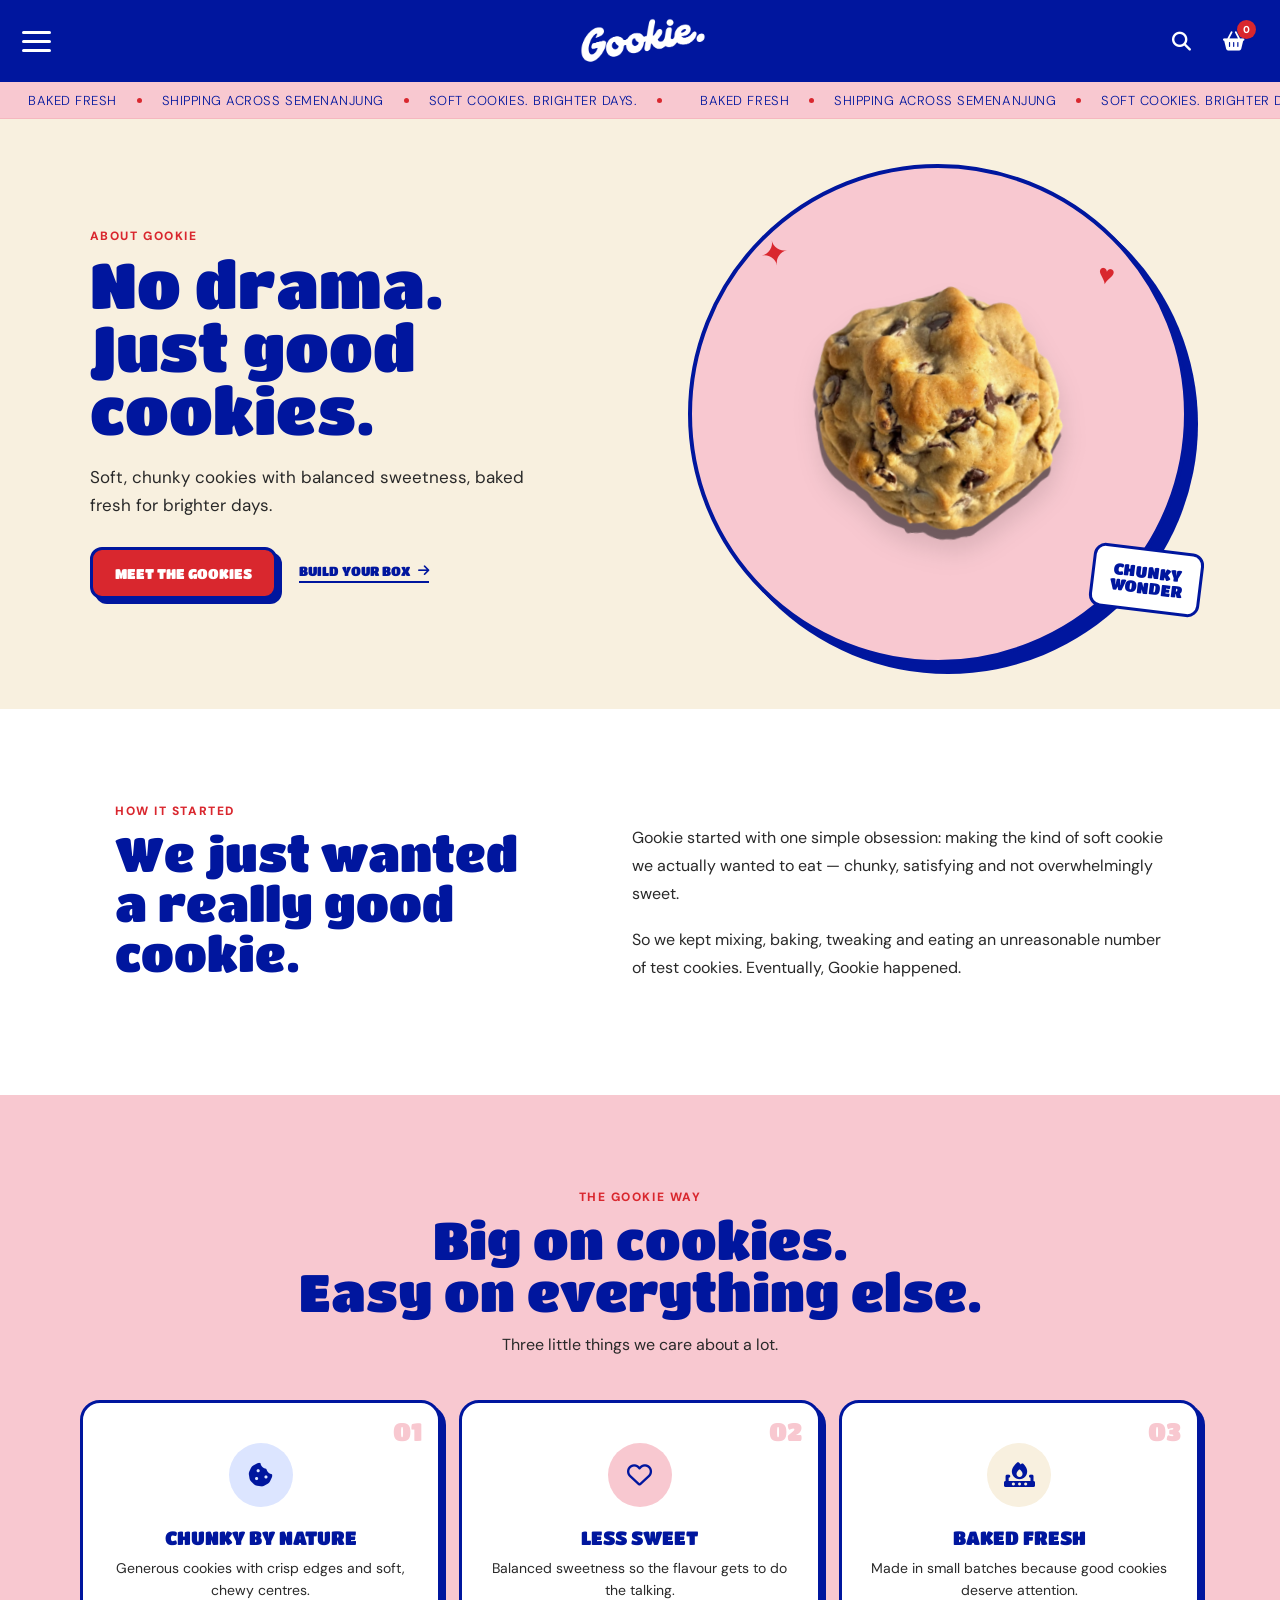
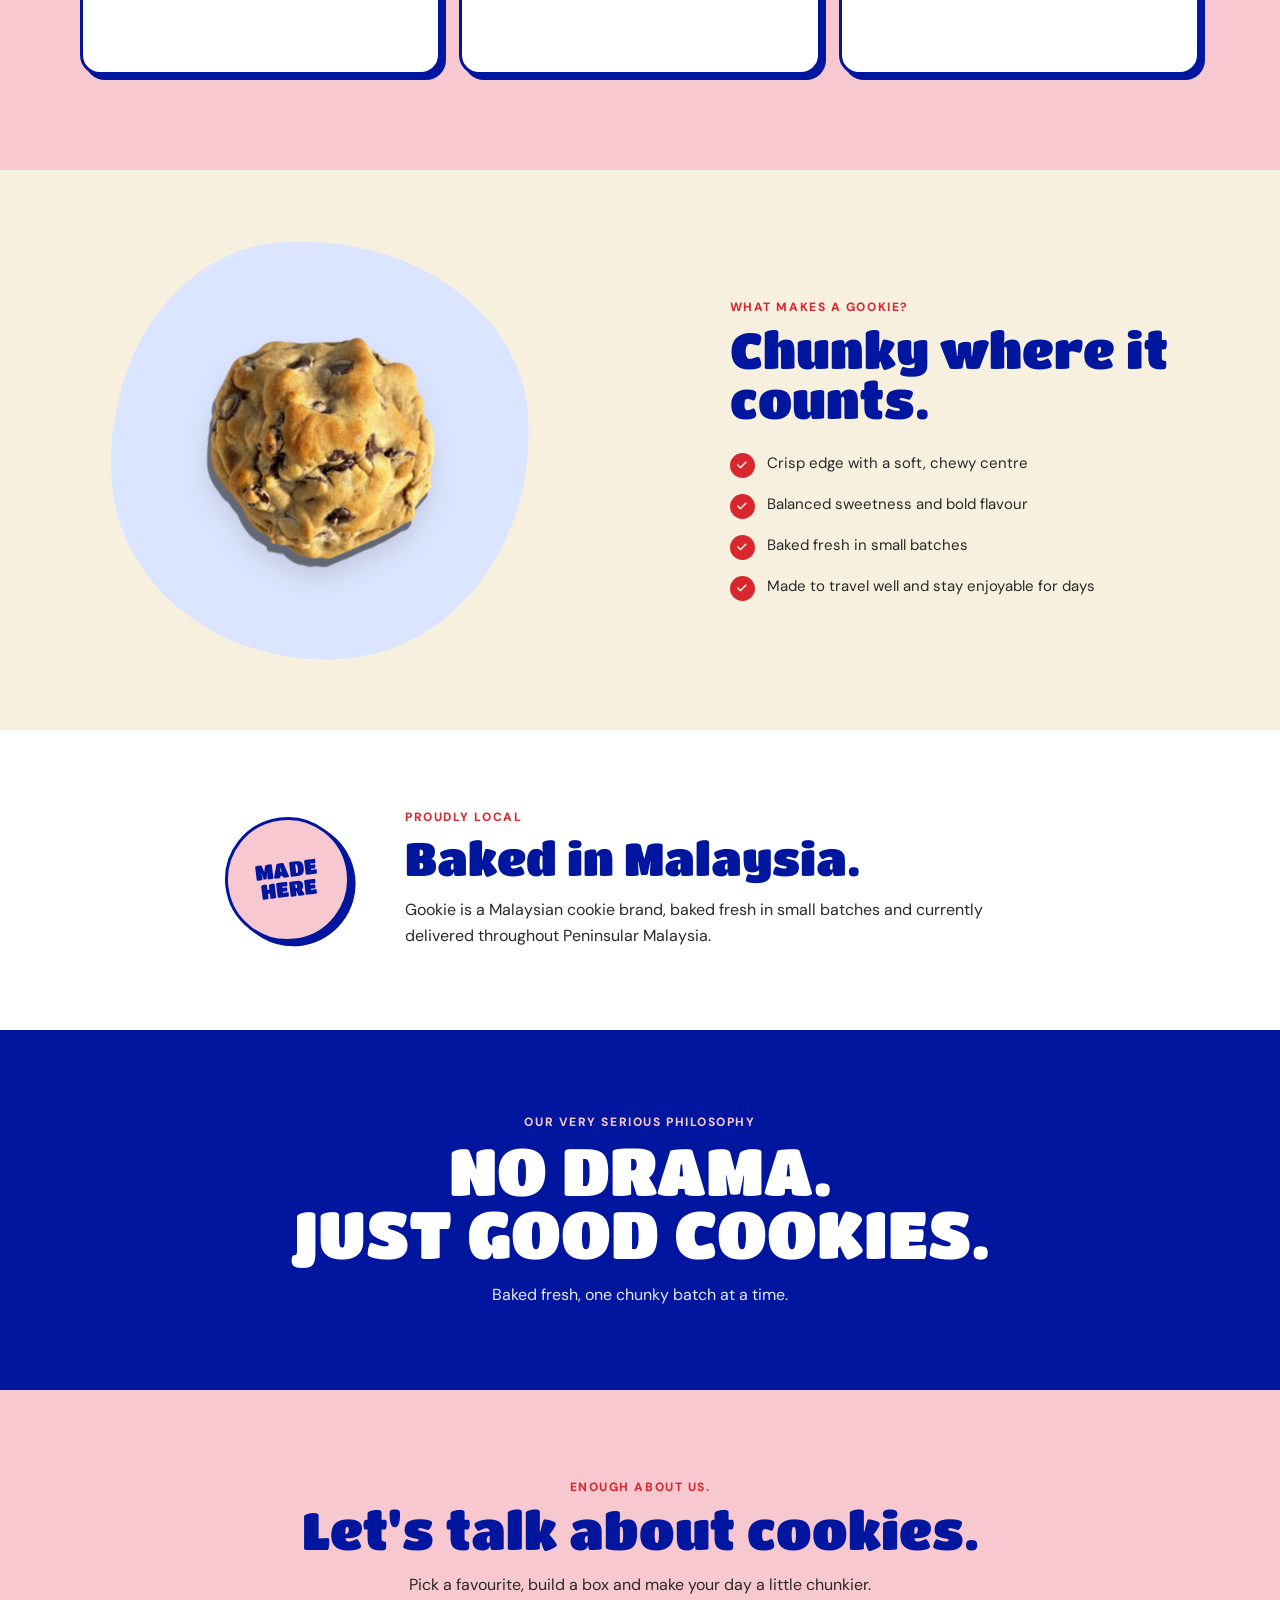
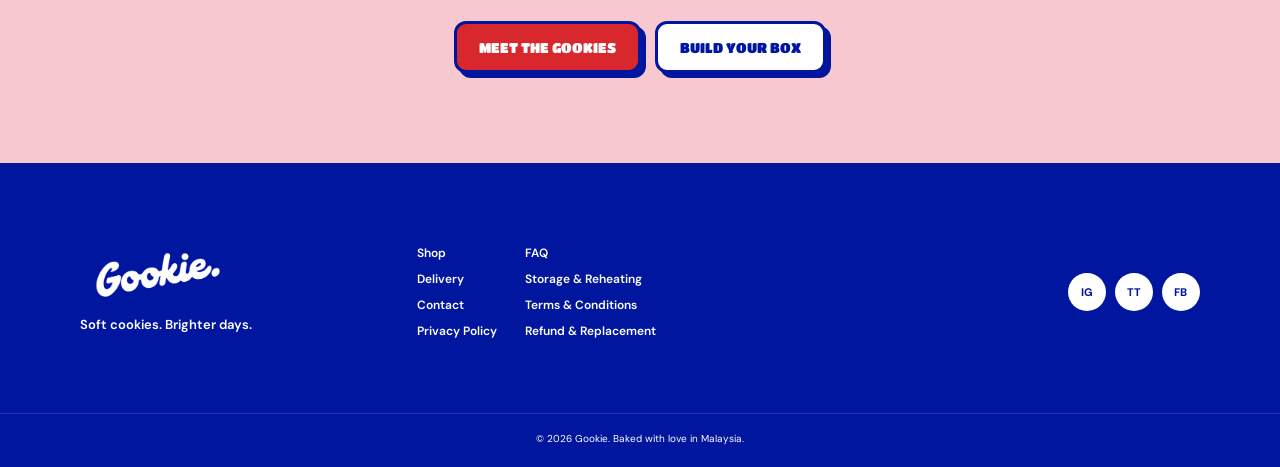
==== commit fb2a61c2: "Add files via upload" ====
--- a/about.html
+++ b/about.html
@@ -1,339 +1,274 @@
-<!doctype html>
+<!DOCTYPE html>
 <html lang="en">
+
 <head>
-  <meta charset="UTF-8" />
-  <meta name="viewport" content="width=device-width, initial-scale=1.0" />
-  <meta name="theme-color" content="#BB191A" />
-  <title>About Gookie — No Drama, Just Real Good Cookies</title>
-
-  <link rel="preconnect" href="https://fonts.googleapis.com" />
-  <link rel="preconnect" href="https://fonts.gstatic.com" crossorigin />
-  <link
-    href="https://fonts.googleapis.com/css2?family=DM+Sans:wght@400;500;600;700&family=League+Spartan:wght@700;800;900&display=swap"
-    rel="stylesheet"
-  />
-  <link
-    rel="stylesheet"
-    href="https://cdnjs.cloudflare.com/ajax/libs/font-awesome/6.7.2/css/all.min.css"
-  />
-
-  <link rel="stylesheet" href="style.css?v=10.0" />
-  <link rel="stylesheet" href="about.css?v=1.0" />
-  <link rel="stylesheet" href="responsive-modal.css?v=1.0" />
-  <link rel="stylesheet" href="shared-header.css?v=1.0" />
+  <meta charset="UTF-8">
+  <meta name="viewport" content="width=device-width, initial-scale=1.0">
+
+  <title>About Gookie — No Drama, Just Good Cookies</title>
+  <meta name="description" content="Meet Gookie — soft, chunky cookies baked fresh in Malaysia with balanced sweetness and plenty of personality.">
+
+  <link rel="preconnect" href="https://fonts.googleapis.com">
+  <link rel="preconnect" href="https://fonts.gstatic.com" crossorigin>
+  <link href="https://fonts.googleapis.com/css2?family=DM+Sans:wght@400;500;600;700;800&family=Titan+One&display=swap" rel="stylesheet">
+
+  <link rel="stylesheet" href="https://cdnjs.cloudflare.com/ajax/libs/font-awesome/6.7.2/css/all.min.css">
+
+  <link rel="stylesheet" href="style.css">
+  <link rel="stylesheet" href="about.css?v=2.0">
 </head>
 
 <body class="about-page">
-  <button
-    class="page-overlay"
-    id="pageOverlay"
-    type="button"
-    aria-label="Close open panel"
-    hidden
-  ></button>
-
-  
-<!-- =========================================================
-     GOOKIE GLOBAL TOP MARQUEE
-========================================================= -->
-<div class="gookie-top-marquee" aria-label="Gookie announcements">
-  <div class="gookie-top-marquee-track">
-    <span>WELCOME TO GOOKIE</span>
-    <span>BAKED FRESH, LESS SWEET 🍪</span>
-    <span>🚚 PENINSULAR MALAYSIA DELIVERY 📦</span>
-    <span aria-hidden="true">WELCOME TO GOOKIE</span>
-    <span aria-hidden="true">BAKED FRESH, LESS SWEET 🍪</span>
-    <span aria-hidden="true">🚚 PENINSULAR MALAYSIA DELIVERY 📦</span>
-  </div>
-</div>
-
-<header class="site-header" id="siteHeader">
-  <div class="header-inner">
-    <button class="header-icon-button" id="menuButton" type="button" aria-label="Open menu" aria-controls="menuDrawer" aria-expanded="false">
-      <span class="hamburger-icon" aria-hidden="true"><span></span><span></span><span></span></span>
+
+  <!-- ================= HEADER ================= -->
+  <header class="site-header">
+    <button class="menu-btn" id="menu-open" type="button" aria-label="Open menu" aria-expanded="false">
+      <span></span><span></span><span></span>
     </button>
-    <a class="brand-logo" href="index.html" aria-label="Gookie home"><img src="smallgookielogo.png" alt="Gookie" /></a>
-    <button class="header-icon-button header-search-button" id="searchButton" type="button" aria-label="Search Gookie" aria-controls="searchModal" aria-expanded="false">
-      <i class="fa-solid fa-magnifying-glass" aria-hidden="true"></i>
-    </button>
-    <span class="malaysia-flag" title="Proudly baked in Malaysia" aria-label="Malaysia">🇲🇾</span>
-    <a class="header-icon-button cart-button" href="order.html" aria-label="Go to Get Your Gookies">
-          <svg class="cart-icon" viewBox="0 0 32 32" fill="none" aria-hidden="true"><path d="M4 6h3l2.2 13.2a3 3 0 0 0 3 2.5h10.9a3 3 0 0 0 2.9-2.3L28 11H9" stroke="currentColor" stroke-width="2.4" stroke-linecap="round" stroke-linejoin="round"></path><circle cx="13" cy="26" r="1.8" fill="currentColor"></circle><circle cx="24" cy="26" r="1.8" fill="currentColor"></circle></svg>
-          <span class="cart-count">0</span>
-        </a>
-  </div>
-</header>
-
-  <aside
-    class="drawer drawer-left premium-menu-drawer"
-    id="menuDrawer"
-    aria-hidden="true"
-    aria-label="Main menu"
-  >
-    <div class="drawer-header premium-menu-header">
-      <div>
-        <p class="drawer-eyebrow">
-          HELLO, COOKIE LOVER <span aria-hidden="true">🍪</span>
-        </p>
-        <h2>What’s on the menu?</h2>
-      </div>
-
-      <button
-        class="drawer-close-button"
-        id="menuCloseButton"
-        type="button"
-        aria-label="Close menu"
-      >
-        ×
+
+    <a href="index.html" class="brand" aria-label="Gookie home">
+      <img src="logo.png" alt="Gookie">
+    </a>
+
+    <div class="header-actions">
+      <button class="header-icon-btn search-btn" type="button" aria-label="Search">
+        <i class="fa-solid fa-magnifying-glass"></i>
       </button>
-    </div>
-
-    <nav class="drawer-nav premium-menu-nav" aria-label="Primary navigation">
-      <a class="premium-menu-item premium-menu-item-cookie" href="gookies.html">
-        <span class="premium-menu-icon" aria-hidden="true">
-          <i class="fa-solid fa-cookie-bite"></i>
-        </span>
-        <span class="premium-menu-copy">
-          <strong>MEET THE GOOKIES</strong>
-          <small>Explore every chunky wonder.</small>
-        </span>
-        <span class="premium-menu-arrow" aria-hidden="true">
-          <i class="fa-solid fa-arrow-right"></i>
-        </span>
-      </a>
-
-      <a class="premium-menu-item premium-menu-item-box" href="order.html">
-        <span class="premium-menu-icon" aria-hidden="true">
-          <i class="fa-solid fa-box-open"></i>
-        </span>
-        <span class="premium-menu-copy">
-          <strong>GET YOUR GOOKIES</strong>
-          <small>Build your box or choose a combo.</small>
-        </span>
-        <span class="premium-menu-arrow" aria-hidden="true">
-          <i class="fa-solid fa-arrow-right"></i>
-        </span>
-      </a>
-
-      <a class="premium-menu-item premium-menu-item-goodies" href="goodies.html">
-        <span class="premium-menu-icon" aria-hidden="true">
-          <i class="fa-solid fa-gift"></i>
-        </span>
-        <span class="premium-menu-copy">
-          <strong>GOOKIE’S GOODIES</strong>
-          <small>Weddings, birthdays and gifting.</small>
-        </span>
-        <span class="premium-menu-arrow" aria-hidden="true">
-          <i class="fa-solid fa-arrow-right"></i>
-        </span>
-      </a>
-
-      <a
-        class="premium-menu-item premium-menu-item-about is-current"
-        href="about.html"
-        aria-current="page"
-      >
-        <span class="premium-menu-icon" aria-hidden="true">
-          <i class="fa-regular fa-heart"></i>
-        </span>
-        <span class="premium-menu-copy">
-          <strong>ABOUT GOOKIE</strong>
-          <small>Our story and cookie philosophy.</small>
-        </span>
-        <span class="premium-menu-arrow" aria-hidden="true">
-          <i class="fa-solid fa-arrow-right"></i>
-        </span>
-      </a>
-    </nav>
-  </aside>
+
+      <button class="header-icon-btn cart-btn" type="button" aria-label="Open cart">
+        <i class="fa-solid fa-basket-shopping"></i>
+        <span class="cart-count">0</span>
+      </button>
+    </div>
+  </header>
+
+  <!-- ================= SEARCH PANEL ================= -->
+  <div class="search-panel" id="search-panel">
+    <div class="search-panel-inner">
+      <input type="search" id="site-search-input" placeholder="Search Gookies..." aria-label="Search Gookies">
+      <div class="search-suggestions" id="search-suggestions"></div>
+      <button type="button" class="search-close-btn" id="search-close-btn" aria-label="Close search">×</button>
+    </div>
+  </div>
+
+  <!-- ================= CART DRAWER ================= -->
+  <div class="cart-overlay" id="cart-overlay" hidden>
+    <aside class="cart-drawer" id="cart-drawer">
+      <div class="cart-header">
+        <h2>YOUR GOOKIE CART</h2>
+        <button type="button" class="cart-close-btn" id="cart-close-btn" aria-label="Close cart">×</button>
+      </div>
+
+      <div class="cart-body" id="cart-body">
+        <div class="cart-empty" id="cart-empty">
+          <p class="cart-empty-title">Your box is lonely.</p>
+          <p>Add some Gookies to make it happier.</p>
+          <a href="order.html" class="cart-shop-btn" id="cart-shop-btn">BUILD A BOX</a>
+        </div>
+      </div>
+    </aside>
+  </div>
+
+  <!-- ================= MENU DRAWER ================= -->
+  <div class="menu-overlay" id="menu-overlay" hidden>
+    <aside class="menu-panel" aria-label="Site menu">
+      <button class="menu-close" id="menu-close" type="button" aria-label="Close menu">×</button>
+      <p class="menu-title">MENU</p>
+
+      <nav class="menu-links" aria-label="Main navigation">
+        <a href="gookies.html">COOKIES</a>
+        <a href="order.html">SHOP</a>
+        <a href="goodies.html">GIFTS</a>
+        <a href="about.html" aria-current="page">ABOUT</a>
+        <a href="#footer">CONTACT</a>
+      </nav>
+
+      <div class="menu-socials">
+        <a href="#" aria-label="Instagram"><i class="fa-brands fa-instagram"></i></a>
+        <a href="#" aria-label="TikTok"><i class="fa-brands fa-tiktok"></i></a>
+        <a href="#" aria-label="Facebook"><i class="fa-brands fa-facebook-f"></i></a>
+        <a href="#" aria-label="Threads"><i class="fa-brands fa-threads"></i></a>
+      </div>
+    </aside>
+  </div>
+
+  <!-- ================= ANNOUNCEMENT ================= -->
+  <div class="announcement-bar">
+    <div class="announcement-track">
+      <div class="announcement-group">
+        <span>BAKED FRESH</span><i>•</i>
+        <span>SHIPPING ACROSS SEMENANJUNG</span><i>•</i>
+        <span>SOFT COOKIES. BRIGHTER DAYS.</span><i>•</i>
+      </div>
+      <div class="announcement-group" aria-hidden="true">
+        <span>BAKED FRESH</span><i>•</i>
+        <span>SHIPPING ACROSS SEMENANJUNG</span><i>•</i>
+        <span>SOFT COOKIES. BRIGHTER DAYS.</span><i>•</i>
+      </div>
+    </div>
+  </div>
 
   <main>
+
+    <!-- ================= HERO ================= -->
     <section class="about-hero">
       <div class="about-hero-copy">
-        <p class="section-kicker">ABOUT GOOKIE</p>
-        <h1>
-          <span>No drama.</span>
-          <span>Just real good cookies.</span>
-        </h1>
+        <p class="about-kicker">ABOUT GOOKIE</p>
+        <h1>No drama.<br>Just good cookies.</h1>
+        <p class="about-hero-text">
+          Soft, chunky cookies with balanced sweetness, baked fresh for brighter days.
+        </p>
+
+        <div class="about-hero-actions">
+          <a class="about-button about-button-primary" href="gookies.html">MEET THE GOOKIES</a>
+          <a class="about-text-link" href="order.html">BUILD YOUR BOX <i class="fa-solid fa-arrow-right"></i></a>
+        </div>
+      </div>
+
+      <div class="about-hero-art" aria-hidden="true">
+        <div class="about-cookie-stage">
+          <span class="about-doodle about-doodle-one">✦</span>
+          <span class="about-doodle about-doodle-two">♥</span>
+          <img src="wonder-chip.png" alt="">
+          <span class="about-cookie-note">CHUNKY<br>WONDER</span>
+        </div>
+      </div>
+    </section>
+
+    <!-- ================= STORY ================= -->
+    <section class="about-story">
+      <div class="about-story-inner">
+        <div class="about-story-heading">
+          <p class="about-kicker">HOW IT STARTED</p>
+          <h2>We just wanted a really good cookie.</h2>
+        </div>
+
+        <div class="about-story-copy">
+          <p>
+            Gookie started with one simple obsession: making the kind of soft cookie we actually wanted to eat — chunky, satisfying and not overwhelmingly sweet.
+          </p>
+          <p>
+            So we kept mixing, baking, tweaking and eating an unreasonable number of test cookies. Eventually, Gookie happened.
+          </p>
+        </div>
+      </div>
+    </section>
+
+    <!-- ================= GOOKIE WAY ================= -->
+    <section class="about-way">
+      <div class="about-section-heading">
+        <p class="about-kicker">THE GOOKIE WAY</p>
+        <h2>Big on cookies.<br>Easy on everything else.</h2>
+        <p>Three little things we care about a lot.</p>
+      </div>
+
+      <div class="about-way-grid">
+        <article>
+          <span class="about-way-number">01</span>
+          <div class="about-way-icon"><i class="fa-solid fa-cookie-bite"></i></div>
+          <h3>CHUNKY BY NATURE</h3>
+          <p>Generous cookies with crisp edges and soft, chewy centres.</p>
+        </article>
+
+        <article>
+          <span class="about-way-number">02</span>
+          <div class="about-way-icon"><i class="fa-regular fa-heart"></i></div>
+          <h3>LESS SWEET</h3>
+          <p>Balanced sweetness so the flavour gets to do the talking.</p>
+        </article>
+
+        <article>
+          <span class="about-way-number">03</span>
+          <div class="about-way-icon"><i class="fa-solid fa-fire-burner"></i></div>
+          <h3>BAKED FRESH</h3>
+          <p>Made in small batches because good cookies deserve attention.</p>
+        </article>
+      </div>
+    </section>
+
+    <!-- ================= WHAT MAKES A GOOKIE ================= -->
+    <section class="about-cookie">
+      <div class="about-cookie-art">
+        <div class="about-cookie-blob">
+          <img src="wonder-chip.png" alt="Wonder Chip Gookie cookie">
+        </div>
+      </div>
+
+      <div class="about-cookie-copy">
+        <p class="about-kicker">WHAT MAKES A GOOKIE?</p>
+        <h2>Chunky where it counts.</h2>
+
+        <div class="about-cookie-list">
+          <div><i class="fa-solid fa-check"></i><span>Crisp edge with a soft, chewy centre</span></div>
+          <div><i class="fa-solid fa-check"></i><span>Balanced sweetness and bold flavour</span></div>
+          <div><i class="fa-solid fa-check"></i><span>Baked fresh in small batches</span></div>
+          <div><i class="fa-solid fa-check"></i><span>Made to travel well and stay enjoyable for days</span></div>
+        </div>
+      </div>
+    </section>
+
+    <!-- ================= LOCAL ================= -->
+    <section class="about-local">
+      <div class="about-local-sticker">MADE<br>HERE</div>
+      <div class="about-local-copy">
+        <p class="about-kicker">PROUDLY LOCAL</p>
+        <h2>Baked in Malaysia.</h2>
         <p>
-          Gookie began with one simple idea: make chunky cookies that feel
-          special, taste balanced and stay enjoyable beyond the first bite.
+          Gookie is a Malaysian cookie brand, baked fresh in small batches and currently delivered throughout Peninsular Malaysia.
         </p>
-
-        <a class="about-primary-cta" href="order.html">
-          GET YOUR GOOKIES
-          <i class="fa-solid fa-arrow-right" aria-hidden="true"></i>
-        </a>
-      </div>
-
-      <div class="about-hero-art">
-        <div class="about-logo-disc">
-          <img src="logo.png" alt="Gookie's Cookies logo" />
-        </div>
-      </div>
-    </section>
-
-    <section class="about-philosophy">
-      <div class="about-section-heading">
-        <p class="section-kicker">OUR COOKIE PHILOSOPHY</p>
-        <h2>Big on flavour.<br>Easy on the drama.</h2>
-        <p>
-          Everything about Gookie is built around making cookies that are fun,
-          memorable and genuinely enjoyable to finish.
-        </p>
-      </div>
-
-      <div class="about-pillars">
-        <article>
-          <span class="about-pillar-icon" aria-hidden="true">
-            <i class="fa-regular fa-heart"></i>
-          </span>
-          <h3>LESS SWEET</h3>
-          <p>
-            Balanced sweetness, so the flavour stays exciting without becoming
-            too much.
-          </p>
-        </article>
-
-        <article>
-          <span class="about-pillar-icon" aria-hidden="true">
-            <i class="fa-solid fa-mitten"></i>
-          </span>
-          <h3>BAKED FRESH</h3>
-          <p>
-            Made in small batches with care, because good cookies deserve proper
-            attention.
-          </p>
-        </article>
-
-        <article>
-          <span class="about-pillar-icon" aria-hidden="true">
-            <i class="fa-solid fa-heart"></i>
-          </span>
-          <h3>MADE WITH HEART</h3>
-          <p>
-            Built by a cookie lover, for cookie lovers who appreciate a little
-            extra joy.
-          </p>
-        </article>
-      </div>
-    </section>
-
-    <section class="about-story">
-      <div class="about-story-copy">
-        <p class="section-kicker">HOW IT STARTED</p>
-        <h2>One mixer.<br>One oven.<br>One serious cookie obsession.</h2>
-
-        <p>
-          Gookie started small in Ampang, Selangor — with lots of testing,
-          plenty of butter and a very clear goal: create chunky cookies with a
-          crisp edge, a soft chewy centre and enough personality to make people
-          remember them.
-        </p>
-
-        <p>
-          What began as a kitchen idea slowly became a full cookie crew, each
-          flavour with its own mood, texture and little bit of Gookie charm.
-        </p>
-      </div>
-
-      <div class="about-story-card">
-        <p class="about-story-quote">
-          “You’re sweeter than our cookies.”
-        </p>
-        <span>Less sweet is part of the Gookie DNA.</span>
-      </div>
-    </section>
-
-    <section class="about-cookie">
-      <div class="about-cookie-art" aria-hidden="true">
-        <img src="wonder-chip.png" alt="" />
-      </div>
-
-      <div class="about-cookie-copy">
-        <p class="section-kicker">WHAT MAKES A GOOKIE?</p>
-        <h2>Chunky where it counts.</h2>
-
-        <div class="about-cookie-list">
-          <div>
-            <i class="fa-solid fa-check" aria-hidden="true"></i>
-            <span>Crisp edge with a soft, chewy centre</span>
-          </div>
-          <div>
-            <i class="fa-solid fa-check" aria-hidden="true"></i>
-            <span>Approximately 90–95g of chunky goodness</span>
-          </div>
-          <div>
-            <i class="fa-solid fa-check" aria-hidden="true"></i>
-            <span>Balanced sweetness and bold flavour</span>
-          </div>
-          <div>
-            <i class="fa-solid fa-check" aria-hidden="true"></i>
-            <span>Made to travel well and stay enjoyable for days</span>
-          </div>
-          <div>
-            <i class="fa-solid fa-check" aria-hidden="true"></i>
-            <span>Baked fresh in small batches</span>
-          </div>
-        </div>
-      </div>
-    </section>
-
-    <section class="about-malaysia">
-      <div class="about-malaysia-inner">
-        <span class="about-malaysia-flag" aria-hidden="true">🇲🇾</span>
-        <p class="section-kicker">PROUDLY LOCAL</p>
-        <h2>Baked with ❤️ in Malaysia.</h2>
-        <p>
-          Gookie is a Muslim Bumiputera-owned company based in Ampang, Selangor and currently delivers throughout
-          Peninsular Malaysia. Sabah and Sarawak — we’re coming for you.
-        </p>
-      </div>
-    </section>
-
-    <section class="about-final-cta">
-      <p class="section-kicker">READY FOR YOUR FIRST BITE?</p>
-      <h2>Take a Gookie break.</h2>
-      <p>Pick your chunky wonders and build a box that feels very you.</p>
-
-      <a href="order.html">
-        GET YOUR GOOKIES
-        <i class="fa-solid fa-arrow-right" aria-hidden="true"></i>
-      </a>
-    </section>
+      </div>
+    </section>
+
+    <!-- ================= MANIFESTO ================= -->
+    <section class="about-manifesto">
+      <p class="about-kicker">OUR VERY SERIOUS PHILOSOPHY</p>
+      <h2>NO DRAMA.<br>JUST GOOD COOKIES.</h2>
+      <p>Baked fresh, one chunky batch at a time.</p>
+    </section>
+
+    <!-- ================= FINAL CTA ================= -->
+    <section class="about-final">
+      <p class="about-kicker">ENOUGH ABOUT US.</p>
+      <h2>Let's talk about cookies.</h2>
+      <p>Pick a favourite, build a box and make your day a little chunkier.</p>
+
+      <div class="about-final-actions">
+        <a class="about-button about-button-primary" href="gookies.html">MEET THE GOOKIES</a>
+        <a class="about-button about-button-secondary" href="order.html">BUILD YOUR BOX</a>
+      </div>
+    </section>
+
   </main>
 
-  <footer class="about-footer">
-    <a class="about-footer-brand" href="index.html">GOOKIE</a>
-    <p>Baked with ❤️ in Malaysia.</p>
-
-    <nav aria-label="Footer navigation">
-      <a href="gookies.html">Meet the Gookies</a>
-      <a href="order.html">Get Your Gookies</a>
-      <a href="goodies.html">Goodies</a>
-      <a href="about.html">About</a>
-    </nav>
-
-    <p class="about-footer-thanks">Thank you for supporting us. ♡</p>
+  <!-- ================= TEMPORARY FOOTER ================= -->
+  <footer class="site-footer" id="footer">
+    <div class="section-shell footer-grid">
+      <div class="footer-brand">
+        <img src="logo.png" alt="Gookie">
+        <p>Soft cookies. Brighter days.</p>
+      </div>
+
+      <nav class="footer-links" aria-label="Footer navigation">
+        <a href="order.html">Shop</a>
+        <a href="#">FAQ</a>
+        <a href="#">Delivery</a>
+        <a href="#">Storage & Reheating</a>
+        <a href="#">Contact</a>
+        <a href="#">Terms & Conditions</a>
+        <a href="#">Privacy Policy</a>
+        <a href="#">Refund & Replacement</a>
+      </nav>
+
+      <div class="footer-social">
+        <a href="#" aria-label="Instagram">IG</a>
+        <a href="#" aria-label="TikTok">TT</a>
+        <a href="#" aria-label="Facebook">FB</a>
+      </div>
+    </div>
+
+    <p class="footer-bottom">© 2026 Gookie. Baked with love in Malaysia.</p>
   </footer>
 
-  <script src="about.js?v=1.0"></script>
-  <script src="responsive-modal.js?v=1.0"></script>
-
-<section class="modal search-modal" id="searchModal" aria-hidden="true" aria-label="Search Gookie">
-  <div class="modal-card search-modal-card">
-    <div class="search-modal-header">
-      <div><p class="search-modal-eyebrow">FIND YOUR GOOKIE</p><h2>What are you craving?</h2></div>
-      <button class="modal-close-button" id="searchModalClose" type="button" aria-label="Close search">×</button>
-    </div>
-    <div class="search-input-wrap">
-      <i class="fa-solid fa-magnifying-glass" aria-hidden="true"></i>
-      <input id="siteSearchInput" type="search" placeholder="Search cookies, boxes or add-ons..." autocomplete="off" aria-label="Search Gookie products" />
-    </div>
-    <div class="search-results" id="siteSearchResults" aria-live="polite"></div>
-  </div>
-</section>
-
-  <script src="site-search.js?v=1.0"></script>
+  <script src="about.js?v=2.0"></script>
 </body>
 </html>
--- a/style.css
+++ b/style.css
@@ -1,2348 +1,1728 @@
-
-/* =========================================================
-   GOOKIE WEBSITE V3
-   FILE: style.css
-   PURPOSE:
-   - Clean homepage redesign
-   - Red marquee + white header
-   - 3-slide hero carousel
-   - What's Gookin'
-   - How Gookie Works
-   - Meet the Gookies carousel
-   - Drawer / modal / footer styling
-========================================================= */
-
-
-/* =========================================================
-   1. ROOT
-========================================================= */
-
-:root{
-  --gookie-red:#bb191a;
-  --gookie-red-dark:#991214;
-
-  --cream:#fff1dc;
-  --cream-soft:#fff8ef;
-  --cream-card:#fffaf4;
-
-  --white:#ffffff;
-  --ink:#171515;
-  --muted:#6f6862;
-
-  --line:rgba(23,21,21,.11);
-  --line-red:rgba(187,25,26,.14);
-
-  --shadow-soft:0 14px 40px rgba(44,25,18,.08);
-  --shadow-card:0 18px 46px rgba(44,25,18,.10);
-  --shadow-drawer:0 24px 70px rgba(67,24,18,.18);
-
-  --radius-sm:16px;
-  --radius-md:22px;
-  --radius-lg:30px;
-  --radius-pill:999px;
-
-  --page-width:1220px;
-
-  --marquee-height:34px;
-  --header-height-mobile:68px;
-  --header-height-desktop:68px;
-
-  --drawer-width:min(88vw,400px);
-
-  --transition:260ms ease;
-}
-
-
-/* =========================================================
-   2. RESET
-========================================================= */
-
-*,
-*::before,
-*::after{
-  box-sizing:border-box;
-}
-
-html{
-  scroll-behavior:smooth;
-}
-
-html,
-body{
-  width:100%;
-  max-width:100%;
-  overflow-x:hidden;
-}
-
-body{
-  margin:0;
-  min-width:320px;
-
-  background:var(--white);
-  color:var(--ink);
-
-  font-family:"DM Sans",sans-serif;
-  font-weight:400;
-  line-height:1.5;
-}
-
-body.no-scroll{
-  overflow:hidden;
-}
-
-button,
-a{
-  -webkit-tap-highlight-color:transparent;
-}
-
-button{
-  font:inherit;
-}
-
-a{
-  color:inherit;
-  text-decoration:none;
-}
-
-img{
-  display:block;
-  max-width:100%;
-}
-
-button,
-input,
-textarea,
-select{
-  font:inherit;
-}
-
-.is-hidden{
-  display:none !important;
-}
-
-.section-shell{
-  width:min(var(--page-width),calc(100% - 40px));
-  margin:0 auto;
-}
-
-.eyebrow{
-  margin:0 0 10px;
-
-  color:var(--gookie-red);
-
-  font-size:.73rem;
-  font-weight:700;
-  letter-spacing:.14em;
-  text-transform:uppercase;
-}
-
-
-/* =========================================================
-   3. TOP MARQUEE
-========================================================= */
-
-.top-marquee{
-  position:relative;
-  z-index:60;
-
-  height:var(--marquee-height);
-
-  overflow:hidden;
-
-  background:var(--gookie-red);
-  color:var(--white);
-}
-
-.top-marquee-track{
-  display:flex;
-  align-items:center;
-
-  width:max-content;
-  height:100%;
-
-  animation:gookieTopMarquee 24s linear infinite;
-  will-change:transform;
-}
-
-.top-marquee-track span{
-  position:relative;
-
-  flex:0 0 auto;
-
-  padding:0 30px;
-
-  font-size:.67rem;
-  font-weight:600;
-  letter-spacing:.10em;
-  text-transform:uppercase;
-  white-space:nowrap;
-}
-
-.top-marquee-track span::after{
-  content:"•";
-  position:absolute;
-  right:-2px;
-  top:50%;
-
-  transform:translateY(-50%);
-
-  opacity:.7;
-}
-
-@keyframes gookieTopMarquee{
-  from{
-    transform:translateX(0);
-  }
-
-  to{
-    transform:translateX(-50%);
-  }
-}
-
-
-/* =========================================================
-   4. HEADER
-========================================================= */
-
-.site-header{
-  position:sticky;
-  top:0;
-  z-index:50;
-
-  height:var(--header-height-mobile);
-
-  border-bottom:1px solid rgba(187,25,26,.08);
-
-  background:var(--gookie-red);
-  color:var(--white);
-
-  backdrop-filter:blur(14px);
-  -webkit-backdrop-filter:blur(14px);
-}
-
-.header-inner{
-  position:relative;
-
-  display:flex;
-  align-items:center;
-  justify-content:center;
-
-  width:min(var(--page-width),100%);
-  height:100%;
-
-  margin:0 auto;
-}
-
-.brand-logo{
-  position:absolute;
-  left:50%;
-  top:50%;
-
-  transform:translate(-50%,-50%);
-}
-
-.brand-logo img{
-  display:block;
-  width:108px;
-  height:auto;
-  object-fit:contain;
-}
-
-.header-icon-button{
-  position:absolute;
-  top:50%;
-
-  display:grid;
-  place-items:center;
-
-  width:38px;
-  height:38px;
-
-  padding:0;
-
-  border:0;
-  border-radius:50%;
-
-  background:transparent;
-  color:var(--gookie-red);
-
-  cursor:pointer;
-
-  transform:translateY(-50%);
+/* ========================================
+   GOOKIE — DESIGN A / CLEAN BUILD
+======================================== */
+
+:root {
+  --blue: #00169E;
+  --red: #D9272E;
+  --pink: #F8C8D0;
+  --cream: #F8F0DF;
+  --white: #FFFFFF;
+  --line: rgba(0, 22, 158, 0.10);
+  --header-height: 82px;
+}
+
+* { box-sizing: border-box; }
+html { scroll-behavior: smooth; }
+html, body { margin: 0; padding: 0; }
+body {
+  font-family: "DM Sans", sans-serif;
+  background: var(--white);
+  color: var(--blue);
+}
+body.menu-open { overflow: hidden; }
+img { max-width: 100%; }
+button, input { font: inherit; }
+a { color: inherit; }
+button, a { -webkit-tap-highlight-color: transparent; }
+.sr-only {
+  position: absolute;
+  width: 1px;
+  height: 1px;
+  padding: 0;
+  margin: -1px;
+  overflow: hidden;
+  clip: rect(0,0,0,0);
+  white-space: nowrap;
+  border: 0;
+}
+.section-shell { width: min(100% - 44px, 1120px); margin: 0 auto; }
+
+/* BUTTONS */
+.btn {
+  display: inline-flex;
+  align-items: center;
+  justify-content: center;
+  min-height: 48px;
+  padding: 13px 24px;
+  border: 0;
+  border-radius: 999px;
+  text-decoration: none;
+  font-size: 13px;
+  font-weight: 800;
+  line-height: 1;
+  cursor: pointer;
+  transition: transform .18s ease, box-shadow .18s ease;
+}
+.btn:hover { transform: translateY(-2px); }
+.btn-red { background: var(--red); color: var(--white); }
+.btn-red:hover { box-shadow: 0 7px 0 rgba(0,22,158,.10); }
+
+/* HEADER */
+.site-header {
+  position: sticky;
+  top: 0;
+  z-index: 1000;
+  height: var(--header-height);
+  display: grid;
+  grid-template-columns: 56px 1fr 56px;
+  align-items: center;
+  padding: 0 22px;
+  background: var(--blue);
+}
+.brand { justify-self: center; display: flex; align-items: center; justify-content: center; }
+.brand img {
+  display: block;
+  width: 150px;
+  max-height: 58px;
+  object-fit: contain;
+  filter: brightness(0) invert(1); /* remove when you upload a real white logo */
+}
+.menu-btn, .cart-btn {
+  width: 48px;
+  height: 48px;
+  padding: 0;
+  border: 0;
+  background: transparent;
+  color: var(--white);
+  cursor: pointer;
+}
+.menu-btn { display: flex; flex-direction: column; align-items: flex-start; justify-content: center; gap: 6px; }
+.menu-btn span { display: block; width: 29px; height: 3px; border-radius: 999px; background: var(--white); }
+.cart-btn { position: relative; justify-self: end; display: grid; place-items: center; }
+.cart-btn svg { width: 33px; height: 33px; }
+.cart-count {
+  position: absolute;
+  top: 1px;
+  right: 0;
+  min-width: 22px;
+  height: 22px;
+  display: grid;
+  place-items: center;
+  padding: 0 5px;
+  border-radius: 999px;
+  background: var(--red);
+  color: var(--white);
+  font-size: 11px;
+  font-weight: 800;
+}
+
+/* ========================================
+   MENU DRAWER
+======================================== */
+
+.menu-overlay {
+  position: fixed;
+  inset: 0;
+
+  z-index: 1500;
+
+  background: rgba(0, 22, 158, 0.20);
+
+  opacity: 0;
+
+  transition: opacity 0.22s ease;
+}
+
+.menu-overlay.is-open {
+  opacity: 1;
+}
+
+
+.menu-panel {
+  width: min(88vw, 430px);
+  height: 100%;
+
+  padding: 28px 34px 40px;
+
+  display: flex;
+  flex-direction: column;
+
+  background: var(--cream);
+
+  transform: translateX(-100%);
+
+  transition: transform 0.22s ease;
+}
+
+.menu-overlay.is-open .menu-panel {
+  transform: translateX(0);
+}
+
+
+/* CLOSE */
+
+.menu-close {
+  width: 48px;
+  height: 48px;
+
+  display: grid;
+  place-items: center;
+
+  padding: 0;
+
+  border: 0;
+  background: transparent;
+
+  color: var(--blue);
+
+  font-family: "DM Sans", sans-serif;
+  font-size: 48px;
+  font-weight: 300;
+  line-height: 1;
+
+  cursor: pointer;
+}
+
+
+/* TITLE */
+
+.menu-title {
+  margin: 42px 0 24px;
+
+  font-family: "Titan One", sans-serif;
+  font-size: 22px;
+  font-weight: 400;
+
+  color: var(--blue);
+}
+
+
+/* LINKS */
+
+.menu-links {
+  display: flex;
+  flex-direction: column;
+
+  gap: 8px;
+}
+
+.menu-links a {
+  display: block;
+
+  padding: 8px 0;
+
+  color: var(--blue);
+
+  font-family: "Titan One", sans-serif;
+  font-size: clamp(34px, 8vw, 48px);
+  font-weight: 400;
+  line-height: 1.05;
+
+  text-decoration: none;
 
   transition:
-    background-color var(--transition),
-    transform var(--transition);
-}
-
-.header-icon-button:hover{
-  background:rgba(187,25,26,.07);
-}
-
-#menuButton{
-  left:16px;
-}
-
-.header-shop-button{
-  right:14px;
-}
-
-.header-search-button{
-  right:58px;
-}
-
-.header-search-button i{
-  font-size:1.05rem;
-  line-height:1;
-}
-
-.hamburger-icon{
-  display:flex;
-  flex-direction:column;
-  gap:4px;
-
-  width:22px;
-}
-
-.hamburger-icon span{
-  width:100%;
-  height:2px;
-
-  border-radius:var(--radius-pill);
-
-  background:currentColor;
-}
-
-.cart-icon{
-  width:23px;
-  height:23px;
-}
-
-
-/* =========================================================
-   5. OVERLAY
-========================================================= */
-
-.page-overlay{
-  position:fixed;
-  inset:0;
-  z-index:80;
-
-  border:0;
-
-  background:rgba(17,9,9,.52);
-
-  opacity:0;
-
-  transition:opacity var(--transition);
-}
-
-.page-overlay.is-visible{
-  opacity:1;
-}
-
-
-/* =========================================================
-   6. DRAWER
-========================================================= */
-
-.drawer{
-  position:fixed;
-  top:0;
-  bottom:0;
-  z-index:90;
-
-  display:flex;
-  flex-direction:column;
-
-  width:var(--drawer-width);
-  max-width:100%;
-
-  padding:24px;
-
-  background:var(--cream-soft);
-
-  box-shadow:var(--shadow-drawer);
-
-  visibility:hidden;
+    color 0.18s ease,
+    transform 0.18s ease;
+}
+
+.menu-links a:hover {
+  color: var(--red);
+
+  transform: translateX(4px);
+}
+
+
+/* SOCIALS */
+
+.menu-socials {
+  margin-top: auto;
+
+  display: flex;
+  flex-wrap: wrap;
+
+  gap: 9px;
+}
+
+.menu-socials a {
+  min-height: 38px;
+
+  display: inline-flex;
+  align-items: center;
+  justify-content: center;
+
+  padding: 0 15px;
+
+  border: 1.5px solid var(--blue);
+  border-radius: 999px;
+
+  color: var(--blue);
+
+  font-size: 10px;
+  font-weight: 800;
+  letter-spacing: 0.04em;
+
+  text-decoration: none;
 
   transition:
-    transform var(--transition),
-    visibility var(--transition);
-}
-
-.drawer-left{
-  left:0;
-  transform:translateX(-105%);
-}
-
-.drawer-right{
-  right:0;
-  transform:translateX(105%);
-}
-
-.drawer.is-open{
-  transform:translateX(0);
-  visibility:visible;
-}
-
-.drawer-header{
-  display:flex;
-  align-items:flex-start;
-  justify-content:space-between;
-  gap:18px;
-
-  padding-bottom:20px;
-
-  border-bottom:1px solid var(--line);
-}
-
-.drawer-eyebrow{
-  margin:0 0 5px;
-
-  color:var(--gookie-red);
-
-  font-size:.7rem;
-  font-weight:700;
-  letter-spacing:.12em;
-}
-
-.drawer-header h2{
-  margin:0;
-
-  font-family:"League Spartan",sans-serif;
-  font-size:1.55rem;
-  font-weight:700;
-  line-height:1;
-  letter-spacing:-.02em;
-}
-
-.drawer-close-button,
-.modal-close-button{
-  display:grid;
-  place-items:center;
-
-  width:40px;
-  height:40px;
-  flex:0 0 40px;
-
-  padding:0 0 3px;
-
-  border:1px solid var(--line);
-  border-radius:50%;
-
-  background:var(--white);
-  color:var(--ink);
-
-  font-size:1.75rem;
-  line-height:1;
-
-  cursor:pointer;
-}
-
-.drawer-nav{
-  display:flex;
-  flex-direction:column;
-
-  padding:16px 0;
-}
-
-.premium-menu-item{
-  display:grid;
-  grid-template-columns:42px 1fr 24px;
-  align-items:center;
-  gap:12px;
-
-  padding:15px 4px;
-
-  border-bottom:1px solid rgba(23,21,21,.08);
+    background 0.18s ease,
+    color 0.18s ease;
+}
+
+.menu-socials a:hover {
+  background: var(--blue);
+  color: var(--white);
+}
+
+
+/* MOBILE */
+
+@media (max-width: 700px) {
+
+  .menu-panel {
+    width: 88vw;
+    max-width: 390px;
+
+    padding:
+      24px
+      28px
+      32px;
+  }
+
+  .menu-title {
+    margin-top: 34px;
+
+    font-size: 18px;
+  }
+
+  .menu-links a {
+    font-size: clamp(32px, 10vw, 43px);
+  }
+
+}
+
+/* ANNOUNCEMENT */
+.announcement-bar { overflow: hidden; background: var(--pink); border-bottom: 1px solid rgba(217,39,46,.10); }
+.announcement-track {
+  min-height: 36px;
+  display: flex;
+  align-items: center;
+  justify-content: center;
+  gap: 18px;
+  padding: 8px 18px;
+  white-space: nowrap;
+  font-size: 10px;
+  font-weight: 800;
+  letter-spacing: .09em;
+}
+.announcement-track i { color: var(--red); font-style: normal; }
+
+/* PROMO HERO */
+.promo-hero { position: relative; min-height: 590px; overflow: hidden; background: var(--white); }
+.promo-slide {
+  width: min(100% - 120px, 1120px);
+  min-height: 590px;
+  margin: 0 auto;
+  padding: 54px 0 74px;
+  display: none;
+  grid-template-columns: .92fr 1.08fr;
+  align-items: center;
+  gap: 42px;
+}
+.promo-slide.is-active {
+  display: grid;
+  animation: promoSlideLeft .55s cubic-bezier(.22,.61,.36,1);
+}
+
+@keyframes promoSlideLeft {
+  from {
+    opacity: 0;
+    transform: translateX(70px);
+  }
+
+  to {
+    opacity: 1;
+    transform: translateX(0);
+  }
+}
+.promo-copy { position: relative; z-index: 2; }
+.promo-kicker { margin: 0 0 12px; font-size: 12px; font-weight: 800; letter-spacing: .16em; }
+.promo-copy h1, .promo-copy h2 {
+  margin: 0;
+  font-family: "Titan One", sans-serif;
+  font-size: clamp(70px, 8vw, 116px);
+  font-weight: 400;
+  line-height: .84;
+  letter-spacing: -.035em;
+}
+.promo-description { max-width: 380px; margin: 24px 0 27px; font-size: 18px; font-weight: 500; line-height: 1.45; }
+.promo-visual { position: relative; min-height: 440px; display: grid; place-items: center; }
+.promo-visual > img {
+  display: block;
+  width: min(100%, 520px);
+  max-height: 510px;
+  object-fit: contain;
+  filter: drop-shadow(0 22px 25px rgba(43,28,13,.13));
+}
+.promo-blob {
+  position: absolute;
+  top: 36px;
+  right: 10px;
+  z-index: 3;
+  width: 112px;
+  aspect-ratio: 1;
+  display: grid;
+  place-items: center;
+  padding: 16px;
+  border-radius: 44% 56% 48% 52% / 54% 46% 54% 46%;
+  background: var(--pink);
+  font-family: "Titan One", sans-serif;
+  font-size: 17px;
+  line-height: .95;
+  text-align: center;
+  transform: rotate(6deg);
+}
+.promo-stack { position: relative; display: block; min-height: 450px; width: 100%; }
+.promo-stack img { position: absolute; width: min(58%, 350px); filter: drop-shadow(0 18px 20px rgba(43,28,13,.12)); }
+.promo-stack img:nth-child(1) { left: 8%; top: 5%; transform: rotate(-9deg); }
+.promo-stack img:nth-child(2) { right: 8%; top: 23%; transform: rotate(9deg); }
+.promo-stack img:nth-child(3) { left: 25%; bottom: 0; transform: rotate(-2deg); }
+.promo-arrow {
+  position: absolute;
+  top: 50%;
+  width: 48px;
+  height: 48px;
+  display: grid;
+  place-items: center;
+  padding: 0;
+  border: 0;
+  border-radius: 50%;
+  background: var(--pink);
+  color: var(--blue);
+  font-size: 36px;
+  line-height: 1;
+  cursor: pointer;
+  transform: translateY(-50%);
+  z-index: 5;
+}
+.promo-arrow-left { left: 24px; }
+.promo-arrow-right { right: 24px; }
+.promo-dots { position: absolute; left: 50%; bottom: 24px; display: flex; gap: 9px; transform: translateX(-50%); }
+.promo-dots button { width: 10px; height: 10px; padding: 0; border: 0; border-radius: 50%; background: rgba(248,200,208,.8); cursor: pointer; }
+.promo-dots button.is-active { background: var(--blue); }
+
+/* STORY */
+.story-section { background: var(--cream); }
+.story-grid {
+  min-height: 500px;
+  display: grid;
+  grid-template-columns: .9fr 1.1fr;
+  align-items: center;
+  gap: 50px;
+  padding-top: 70px;
+  padding-bottom: 70px;
+}
+.story-copy h2 {
+  margin: 0;
+  font-family: "Titan One", sans-serif;
+  font-size: clamp(48px, 6vw, 78px);
+  font-weight: 400;
+  line-height: .88;
+  letter-spacing: -.03em;
+}
+.story-copy p { max-width: 430px; margin: 24px 0 22px; font-size: 17px; font-weight: 500; line-height: 1.55; }
+.text-link, .lineup-link {
+  display: inline-block;
+  padding-bottom: 3px;
+  border-bottom: 2px solid currentColor;
+  text-decoration: none;
+  font-size: 12px;
+  font-weight: 800;
+  letter-spacing: .06em;
+}
+.story-cookies { position: relative; min-height: 370px; }
+.story-cookie { position: absolute; width: min(56%, 320px); filter: drop-shadow(0 16px 18px rgba(42,29,16,.12)); }
+.story-cookie-a { left: 9%; top: 8%; transform: rotate(-9deg); }
+.story-cookie-b { right: 8%; top: 17%; transform: rotate(9deg); }
+.story-cookie-c { left: 32%; bottom: 0; transform: rotate(-1deg); }
+
+/* SECTION HEADING */
+.section-heading { text-align: center; }
+.section-heading > p { margin: 0 0 8px; font-size: 11px; font-weight: 800; letter-spacing: .15em; }
+.section-heading h2 {
+  margin: 0;
+  font-family: "Titan One", sans-serif;
+  font-size: clamp(46px, 5vw, 68px);
+  font-weight: 400;
+  line-height: 1;
+  letter-spacing: -.025em;
+}
+
+/* COOKIE LINEUP */
+.lineup-section { background: var(--white); }
+.lineup-shell { padding-top: 74px; padding-bottom: 76px; }
+.cookie-feature { width: min(100%, 720px); margin: 26px auto 0; text-align: center; }
+.cookie-stage { position: relative; min-height: 390px; display: grid; place-items: center; }
+.cookie-visual { position: relative; width: min(64vw, 420px); }
+.cookie-image {
+  display: block;
+  width: 100%;
+  height: auto;
+  object-fit: contain;
+  filter: drop-shadow(0 18px 18px rgba(50,34,17,.12));
+}
+
+.cookie-image.is-changing {
+  opacity: 0;
+}
+
+.cookie-image.is-entering {
+  animation: cookieSlideLeft .5s cubic-bezier(.22,.61,.36,1);
+}
+
+@keyframes cookieSlideLeft {
+  from {
+    opacity: 0;
+    transform: translateX(70px);
+  }
+
+  to {
+    opacity: 1;
+    transform: translateX(0);
+  }
+}
+.cookie-arrow {
+  position: absolute;
+  top: 50%;
+  width: 48px;
+  height: 48px;
+  display: grid;
+  place-items: center;
+  padding: 0;
+  border: 0;
+  border-radius: 50%;
+  background: var(--pink);
+  color: var(--blue);
+  font-size: 36px;
+  line-height: 1;
+  cursor: pointer;
+  transform: translateY(-50%);
+  z-index: 3;
+}
+.cookie-arrow-left { left: 0; }
+.cookie-arrow-right { right: 0; }
+.cookie-sticker { display: none; }
+.cookie-info { margin-top: 10px; }
+.cookie-info h2 {
+  margin: 0;
+  font-family: "Titan One", sans-serif;
+  font-size: clamp(30px, 4vw, 44px);
+  font-weight: 400;
+  line-height: 1;
+  transition: opacity .18s ease, transform .18s ease;
+}
+.cookie-info p { display: none; }
+.cookie-info h2.is-changing {
+  opacity: 0;
+}
+
+.cookie-info h2.is-entering {
+  animation: cookieTitleSlideLeft .5s cubic-bezier(.22,.61,.36,1);
+}
+
+@keyframes cookieTitleSlideLeft {
+  from {
+    opacity: 0;
+    transform: translateX(45px);
+  }
+
+  to {
+    opacity: 1;
+    transform: translateX(0);
+  }
+}
+.lineup-link { margin-top: 26px; }
+
+
+/* GUIDE */
+.guide-section { background: var(--white); border-top: 1px solid var(--line); border-bottom: 1px solid var(--line); }
+.guide-section .section-shell { padding-top: 60px; padding-bottom: 58px; }
+.guide-heading h2 { font-size: clamp(38px, 4.5vw, 56px); }
+.guide-grid { margin-top: 40px; display: grid; grid-template-columns: repeat(4, 1fr); }
+.guide-item { padding: 0 24px; text-align: center; }
+.guide-item + .guide-item { border-left: 1px solid var(--line); }
+.guide-icon {
+  width: 150px;
+  height: 150px;
+  margin: 0 auto 16px;
+
+  display: flex;
+  align-items: center;
+  justify-content: center;
+
+  background: transparent;
+  border-radius: 0;
+}
+.guide-icon img {
+  display: block;
+  width: 100%;
+  height: 100%;
+  object-fit: contain;
+}
+.guide-item h3 { margin: 0; font-size: 14px; font-weight: 800; }
+.guide-item p { margin: 5px 0 0; font-size: 13px; font-weight: 500; line-height: 1.35; }
+.guide-payoff { margin: 38px 0 0; text-align: center; font-family: "Titan One", sans-serif; font-size: 22px; }
+
+/* BUILD YOUR BOX */
+.build-section { background: var(--cream); }
+.build-grid {
+  min-height: 470px;
+  display: grid;
+  grid-template-columns: .95fr 1.05fr;
+  align-items: center;
+  gap: 45px;
+  padding-top: 64px;
+  padding-bottom: 64px;
+}
+.build-kicker { margin: 0 0 8px; font-size: 11px; font-weight: 800; letter-spacing: .14em; }
+.build-copy h2 {
+  margin: 0;
+  font-family: "Titan One", sans-serif;
+  font-size: clamp(50px, 6vw, 80px);
+  font-weight: 400;
+  line-height: .9;
+  letter-spacing: -.03em;
+}
+.build-copy > p:not(.build-kicker) { margin: 18px 0 24px; font-size: 17px; font-weight: 500; }
+.build-cookies { position: relative; min-height: 350px; }
+.build-cookies img { position: absolute; width: min(48%, 280px); filter: drop-shadow(0 14px 16px rgba(47,32,16,.11)); }
+.build-cookies img:nth-child(1) { left: 0; top: 5%; transform: rotate(-9deg); }
+.build-cookies img:nth-child(2) { right: 0; top: 2%; transform: rotate(8deg); }
+.build-cookies img:nth-child(3) { left: 8%; bottom: 0; transform: rotate(7deg); }
+.build-cookies img:nth-child(4) { right: 8%; bottom: 0; transform: rotate(-6deg); }
+
+/* COOKIE CLUB */
+.club-section { background: var(--pink); }
+.club-grid {
+  min-height: 300px;
+  display: grid;
+  grid-template-columns: .9fr 1.1fr;
+  align-items: center;
+  gap: 55px;
+  padding-top: 52px;
+  padding-bottom: 52px;
+}
+.club-copy > p { margin: 0 0 7px; font-size: 10px; font-weight: 800; letter-spacing: .14em; }
+.club-copy h2 { margin: 0; font-family: "Titan One", sans-serif; font-size: clamp(38px, 4vw, 55px); font-weight: 400; line-height: .92; }
+.club-copy span { display: block; max-width: 420px; margin-top: 15px; font-size: 14px; font-weight: 500; line-height: 1.45; }
+.club-form { display: grid; grid-template-columns: 1fr auto; gap: 10px; }
+.club-form input {
+  min-height: 50px;
+  padding: 0 18px;
+  border: 0;
+  border-radius: 999px;
+  outline: none;
+  background: var(--white);
+  color: var(--blue);
+  font-size: 14px;
+}
+.club-form input::placeholder { color: rgba(0,22,158,.45); }
+
+/* FOOTER */
+.site-footer { background: var(--blue); color: var(--white); }
+.footer-grid {
+  min-height: 250px;
+  display: grid;
+  grid-template-columns: .8fr 1.4fr .6fr;
+  align-items: center;
+  gap: 40px;
+  padding-top: 52px;
+  padding-bottom: 44px;
+}
+.footer-brand img { width: 150px; filter: brightness(0) invert(1); }
+.footer-brand p { margin: 12px 0 0; font-size: 13px; font-weight: 600; }
+.footer-links { display: grid; grid-template-columns: repeat(2, max-content); gap: 10px 28px; }
+.footer-links a { text-decoration: none; font-size: 12px; font-weight: 600; }
+.footer-links a:hover { text-decoration: underline; }
+.footer-social { justify-self: end; display: flex; gap: 9px; }
+.footer-social a {
+  width: 38px;
+  height: 38px;
+  display: grid;
+  place-items: center;
+  border-radius: 50%;
+  background: var(--white);
+  color: var(--blue);
+  text-decoration: none;
+  font-size: 11px;
+  font-weight: 800;
+}
+.footer-bottom { margin: 0; padding: 18px 20px 22px; border-top: 1px solid rgba(255,255,255,.14); text-align: center; font-size: 10px; }
+
+/* TABLET */
+@media (max-width: 900px) {
+  .promo-slide { width: min(100% - 88px, 760px); grid-template-columns: 1fr 1fr; gap: 22px; }
+  .promo-copy h1, .promo-copy h2 { font-size: clamp(58px, 8vw, 84px); }
+  .story-grid, .build-grid { gap: 24px; }
+  .guide-item { padding: 0 14px; }
+  .footer-grid { grid-template-columns: 1fr 1.4fr; }
+  .footer-social { grid-column: 1 / -1; justify-self: start; }
+}
+
+/* MOBILE */
+@media (max-width: 700px) {
+  :root { --header-height: 74px; }
+  .section-shell { width: min(100% - 34px, 520px); }
+
+  .site-header { grid-template-columns: 48px 1fr 48px; padding: 0 14px; }
+  .brand img { width: 128px; }
+  .menu-btn span { width: 27px; }
+  .cart-btn svg { width: 30px; height: 30px; }
+
+  .announcement-track { justify-content: flex-start; gap: 13px; overflow-x: auto; scrollbar-width: none; }
+  .announcement-track::-webkit-scrollbar { display: none; }
+
+  .promo-hero { min-height: 650px; }
+  .promo-slide {
+    width: min(100% - 38px, 520px);
+    min-height: 650px;
+    padding: 38px 0 68px;
+    grid-template-columns: 1fr;
+    gap: 16px;
+    text-align: center;
+  }
+  .promo-copy { order: 1; }
+  .promo-visual { order: 2; min-height: 300px; }
+  .promo-kicker { margin-bottom: 10px; font-size: 10px; }
+  .promo-copy h1, .promo-copy h2 { font-size: clamp(50px, 15vw, 68px); line-height: .86; }
+  .promo-description { max-width: 320px; margin: 16px auto 19px; font-size: 15px; }
+  .promo-visual > img { width: min(82vw, 360px); max-height: 340px; }
+  .promo-blob { top: 6px; right: 0; width: 84px; font-size: 13px; }
+  .promo-stack { min-height: 310px; }
+  .promo-stack img { width: min(55vw, 220px); }
+  .promo-stack img:nth-child(1) { left: 5%; }
+  .promo-stack img:nth-child(2) { right: 5%; }
+  .promo-stack img:nth-child(3) { left: 24%; }
+  .promo-arrow { top: 61%; width: 42px; height: 42px; font-size: 30px; }
+  .promo-arrow-left { left: 12px; }
+  .promo-arrow-right { right: 12px; }
+  .promo-dots { bottom: 20px; }
+
+  .story-grid { min-height: auto; grid-template-columns: 1fr; padding-top: 54px; padding-bottom: 52px; text-align: center; }
+  .story-copy h2 { font-size: clamp(45px, 13vw, 61px); }
+  .story-copy p { max-width: 340px; margin-left: auto; margin-right: auto; font-size: 15px; }
+  .story-cookies { min-height: 250px; }
+  .story-cookie { width: min(50vw, 205px); }
+  .story-cookie-a { left: 3%; }
+  .story-cookie-b { right: 3%; }
+  .story-cookie-c { left: 28%; }
+
+  .lineup-shell { padding-top: 58px; padding-bottom: 58px; }
+  .section-heading > p { font-size: 9px; }
+  .section-heading h2 { font-size: clamp(36px, 10vw, 48px); }
+  .cookie-feature { margin-top: 20px; }
+  .cookie-stage { min-height: 290px; }
+  .cookie-visual { width: min(69vw, 310px); }
+  .cookie-arrow { width: 42px; height: 42px; font-size: 30px; }
+  .cookie-info { margin-top: 5px; }
+  .cookie-info h2 { font-size: clamp(28px, 8vw, 38px); }
+  .lineup-link { margin-top: 22px; }
+
+  .guide-section .section-shell { padding-top: 52px; padding-bottom: 48px; }
+  .guide-heading h2 { font-size: clamp(34px, 9vw, 44px); }
+  .guide-grid { margin-top: 34px; grid-template-columns: 1fr 1fr; gap: 30px 16px; }
+  .guide-item { padding: 0 8px; }
+  .guide-item + .guide-item { border-left: 0; }
+  .guide-icon { width: 64px; height: 64px; margin-bottom: 12px; }
+  .guide-icon svg { width: 30px; height: 30px; }
+  .guide-item h3 { font-size: 13px; }
+  .guide-item p { font-size: 12px; }
+  .guide-payoff { margin-top: 34px; font-size: 18px; }
+
+  .build-grid { min-height: auto; grid-template-columns: 1fr; padding-top: 55px; padding-bottom: 48px; text-align: center; }
+  .build-kicker { font-size: 9px; }
+  .build-copy h2 { font-size: clamp(48px, 13vw, 64px); }
+  .build-copy > p:not(.build-kicker) { margin-top: 14px; font-size: 15px; }
+  .build-cookies { min-height: 290px; margin-top: 8px; }
+  .build-cookies img { width: min(45vw, 190px); }
+
+  .club-grid { min-height: auto; grid-template-columns: 1fr; gap: 28px; padding-top: 48px; padding-bottom: 48px; text-align: center; }
+  .club-copy > p { font-size: 9px; }
+  .club-copy h2 { font-size: clamp(36px, 10vw, 48px); }
+  .club-copy span { max-width: 330px; margin-left: auto; margin-right: auto; }
+  .club-form { grid-template-columns: 1fr; width: min(100%, 380px); margin: 0 auto; }
+
+  .footer-grid { min-height: auto; grid-template-columns: 1fr; gap: 32px; padding-top: 45px; padding-bottom: 40px; text-align: center; }
+  .footer-brand img { width: 135px; }
+  .footer-links { grid-template-columns: 1fr 1fr; justify-content: center; gap: 12px 20px; }
+  .footer-social { grid-column: auto; justify-self: center; }
+}
+
+@media (max-width: 420px) {
+  .promo-hero, .promo-slide { min-height: 625px; }
+  .promo-copy h1, .promo-copy h2 { font-size: clamp(46px, 14vw, 58px); }
+  .promo-arrow { top: 63%; }
+  .story-cookies { min-height: 225px; }
+  .cookie-stage { min-height: 270px; }
+  .guide-grid { gap: 26px 10px; }
+}
+
+/* ========================================
+   MEET THE GOOKIES — HERO IMAGE
+======================================== */
+
+.promo-hero-cookies {
+  width: min(100%, 620px) !important;
+  max-height: 500px !important;
+  object-fit: contain;
+}
+
+@media (max-width: 700px) {
+
+  .promo-hero-cookies {
+    width: min(92vw, 390px) !important;
+    max-height: 330px !important;
+  }
+
+}
+
+/* ========================================
+   PROMO HERO — COMPACT VERSION
+======================================== */
+
+.promo-carousel {
+  min-height: 520px;
+}
+
+.promo-slide {
+  min-height: 520px;
+  padding: 55px 5%;
+}
+
+.promo-slide-inner {
+  max-width: 1250px;
+  gap: 50px;
+}
+
+.promo-copy h1 {
+  font-size: clamp(58px, 6vw, 92px);
+  line-height: 0.88;
+}
+
+.promo-copy p {
+  max-width: 520px;
+  font-size: 19px;
+  line-height: 1.45;
+}
+
+.promo-visual img,
+.promo-hero-cookies {
+  max-width: 500px !important;
+  max-height: 410px !important;
+  object-fit: contain;
+}
+
+
+/* MOBILE */
+@media (max-width: 700px) {
+
+  .promo-carousel,
+  .promo-slide {
+    min-height: auto;
+  }
+
+  .promo-slide {
+    padding: 42px 24px 48px;
+  }
+
+  .promo-slide-inner {
+    gap: 24px;
+  }
+
+  .promo-copy h1 {
+    font-size: clamp(46px, 13vw, 62px);
+    line-height: 0.9;
+  }
+
+  .promo-copy p {
+    font-size: 16px;
+    line-height: 1.4;
+  }
+
+  .promo-visual img,
+  .promo-hero-cookies {
+    width: min(82vw, 330px) !important;
+    max-height: 300px !important;
+  }
+}
+
+/* ========================================
+   HELLO WE'RE GOOKIE — SHOP IMAGE
+======================================== */
+
+.story-shop {
+  display: flex;
+  align-items: center;
+  justify-content: center;
+}
+
+.story-shop-image {
+  display: block;
+  width: min(100%, 390px);
+  height: auto;
+  object-fit: contain;
+}
+
+
+/* MOBILE */
+@media (max-width: 700px) {
+
+  .story-shop-image {
+    width: min(82vw, 300px);
+  }
+
+}
+
+/* ========================================
+   MENU — POLISHED SIZE
+======================================== */
+
+.menu-panel {
+  width: min(82vw, 360px);
+  padding: 25px 30px 30px;
+}
+
+.menu-close {
+  width: 34px;
+  height: 34px;
+
+  font-size: 38px;
+  font-weight: 300;
+}
+
+
+/* MENU LABEL */
+
+.menu-title {
+  margin: 34px 0 20px;
+
+  font-family: "DM Sans", sans-serif;
+  font-size: 13px;
+  font-weight: 800;
+  letter-spacing: 0.14em;
+}
+
+
+/* MAIN LINKS */
+
+.menu-links {
+  gap: 2px;
+}
+
+.menu-links a {
+  padding: 8px 0;
+
+  font-family: "Titan One", sans-serif;
+  font-size: 27px;
+  line-height: 1.05;
+  letter-spacing: 0;
+
+  color: var(--blue);
+}
+
+
+/* SOCIAL ICONS */
+
+.menu-socials {
+  margin-top: auto;
+
+  display: flex;
+  align-items: center;
+
+  gap: 10px;
+}
+
+.menu-socials a {
+  width: 38px;
+  height: 38px;
+  min-height: 0;
+  padding: 0;
+
+  display: grid;
+  place-items: center;
+
+  border: 1.5px solid var(--blue);
+  border-radius: 50%;
+
+  color: var(--blue);
+
+  font-size: 16px;
+
+  text-decoration: none;
+}
+
+.menu-socials a:hover {
+  background: var(--blue);
+  color: var(--cream);
+}
+
+
+/* MOBILE */
+
+@media (max-width: 700px) {
+
+  .menu-panel {
+    width: 84vw;
+    max-width: 340px;
+
+    padding: 22px 26px 28px;
+  }
+
+  .menu-title {
+    margin-top: 28px;
+    margin-bottom: 17px;
+
+    font-size: 12px;
+  }
+
+  .menu-links a {
+    font-size: 25px;
+    padding: 7px 0;
+  }
+
+  .menu-socials a {
+    width: 36px;
+    height: 36px;
+
+    font-size: 15px;
+  }
+
+}
+
+/* ========================================
+   MENU DRAWER — FINAL POLISH
+======================================== */
+
+.menu-socials {
+  position: absolute;
+  left: 40px;
+  bottom: 48px;
+
+  display: flex;
+  align-items: center;
+  gap: 12px;
+}
+
+.menu-socials a {
+  width: 42px;
+  height: 42px;
+
+  display: grid;
+  place-items: center;
+
+  border: 1.5px solid var(--blue);
+  border-radius: 50%;
+
+  color: var(--blue);
+  font-size: 17px;
+  text-decoration: none;
 
   transition:
-    color var(--transition),
-    transform var(--transition);
-}
-
-.premium-menu-item:hover{
-  color:var(--gookie-red);
-  transform:translateX(3px);
-}
-
-.premium-menu-icon{
-  display:grid;
-  place-items:center;
-
-  width:38px;
-  height:38px;
-
-  border-radius:12px;
-
-  background:rgba(187,25,26,.07);
-  color:var(--gookie-red);
-
-  font-size:1rem;
-}
-
-.premium-menu-copy{
-  display:flex;
-  flex-direction:column;
-  gap:3px;
-}
-
-.premium-menu-copy strong{
-  font-family:"League Spartan",sans-serif;
-  font-size:.92rem;
-  font-weight:700;
-  letter-spacing:.03em;
-}
-
-.premium-menu-copy small{
-  color:var(--muted);
-  font-size:.73rem;
-  font-weight:400;
-}
-
-.premium-menu-arrow{
-  color:var(--gookie-red);
-  font-size:.82rem;
-}
-
-
-/* =========================================================
-   7. SHARED BUTTONS
-========================================================= */
-
-.button,
-.text-button{
-  display:inline-flex;
-  align-items:center;
-  justify-content:center;
-  gap:9px;
-
-  font-weight:600;
-
-  cursor:pointer;
+    background 0.18s ease,
+    color 0.18s ease,
+    transform 0.18s ease;
+}
+
+.menu-socials a:hover {
+  background: var(--blue);
+  color: white;
+  transform: translateY(-2px);
+}
+
+@media (max-width: 600px) {
+  .menu-socials {
+    left: 28px;
+    bottom: 36px;
+    gap: 10px;
+  }
+
+  .menu-socials a {
+    width: 39px;
+    height: 39px;
+    font-size: 16px;
+  }
+}
+
+/* ========================================
+   HEADER — SEARCH + BASKET
+======================================== */
+
+.header-actions {
+  position: absolute;
+  right: 28px;
+  top: 50%;
+
+  transform: translateY(-50%);
+
+  display: flex;
+  align-items: center;
+
+  gap: 14px;
+}
+
+
+.header-icon-btn {
+  position: relative;
+
+  width: 38px;
+  height: 38px;
+
+  display: grid;
+  place-items: center;
+
+  padding: 0;
+
+  border: 0;
+  background: transparent;
+
+  color: var(--white);
+
+  font-size: 19px;
+
+  cursor: pointer;
+}
+
+
+.header-icon-btn:hover {
+  opacity: 0.8;
+}
+
+
+/* CART COUNT */
+
+.cart-count {
+  position: absolute;
+
+  top: -2px;
+  right: -4px;
+
+  min-width: 19px;
+  height: 19px;
+
+  display: flex;
+  align-items: center;
+  justify-content: center;
+
+  padding: 0 5px;
+
+  border-radius: 999px;
+
+  background: var(--red);
+  color: var(--white);
+
+  font-size: 10px;
+  font-weight: 800;
+  line-height: 1;
+}
+
+
+/* MOBILE */
+
+@media (max-width: 700px) {
+
+  .header-actions {
+    right: 14px;
+    gap: 8px;
+  }
+
+  .header-icon-btn {
+    width: 32px;
+    height: 32px;
+
+    font-size: 16px;
+  }
+
+  .cart-count {
+    min-width: 17px;
+    height: 17px;
+
+    top: -2px;
+    right: -3px;
+
+    font-size: 9px;
+  }
+
+}
+
+/* ========================================
+   SEARCH PANEL
+======================================== */
+
+.search-panel {
+  position: sticky;
+  top: var(--header-height);
+
+  z-index: 999;
+
+  max-height: 0;
+  overflow: hidden;
+
+  background: var(--white);
+
+  transition: max-height 0.25s ease;
+}
+
+.search-panel.is-open {
+  max-height: 90px;
+
+  border-bottom: 1px solid rgba(0, 22, 158, 0.10);
+}
+
+.search-panel-inner {
+  width: min(100% - 36px, 760px);
+
+  margin: 0 auto;
+
+  padding: 16px 0;
+
+  display: flex;
+  align-items: center;
+
+  gap: 10px;
+}
+
+.search-panel input {
+  flex: 1;
+
+  height: 46px;
+
+  padding: 0 16px;
+
+  border: 1.5px solid rgba(0, 22, 158, 0.18);
+  border-radius: 999px;
+
+  outline: none;
+
+  font-family: "DM Sans", sans-serif;
+  font-size: 14px;
+
+  color: var(--blue);
+  background: var(--white);
+}
+
+.search-panel input:focus {
+  border-color: var(--blue);
+}
+
+.search-close-btn {
+  width: 40px;
+  height: 40px;
+
+  border: 0;
+  background: transparent;
+
+  color: var(--blue);
+
+  font-size: 30px;
+  line-height: 1;
+
+  cursor: pointer;
+}
+
+/* ========================================
+   COOKIE LINEUP — DESKTOP POLISH
+======================================== */
+
+@media (min-width: 701px) {
+
+  .lineup-shell {
+    padding-top: 52px;
+    padding-bottom: 56px;
+  }
+
+  .section-heading > p {
+    margin-bottom: 6px;
+    font-size: 10px;
+  }
+
+  .section-heading h2 {
+    font-size: clamp(34px, 3.8vw, 48px);
+    line-height: 1;
+  }
+
+  .cookie-feature {
+    margin-top: 16px;
+  }
+
+  .cookie-stage {
+    min-height: 320px;
+  }
+
+  .cookie-visual {
+    width: min(34vw, 330px);
+  }
+
+  .cookie-arrow {
+    width: 42px;
+    height: 42px;
+    font-size: 30px;
+  }
+
+  .cookie-arrow-left {
+    left: 30px;
+  }
+
+  .cookie-arrow-right {
+    right: 30px;
+  }
+
+  .cookie-info {
+    margin-top: 2px;
+  }
+
+  .cookie-info h2,
+  .cookie-info h3 {
+    font-size: clamp(26px, 2.8vw, 34px);
+  }
+
+  .lineup-link {
+    margin-top: 18px;
+    font-size: 10px;
+  }
+
+}
+
+/* ========================================
+   SEARCH SUGGESTIONS
+======================================== */
+
+.search-panel-inner {
+  position: relative;
+}
+
+.search-suggestions {
+  position: absolute;
+
+  top: 66px;
+  left: 0;
+  right: 50px;
+
+  display: none;
+
+  overflow: hidden;
+
+  border: 1px solid rgba(0, 22, 158, 0.12);
+  border-radius: 16px;
+
+  background: var(--white);
+
+  box-shadow: 0 12px 30px rgba(0, 22, 158, 0.10);
+
+  z-index: 20;
+}
+
+.search-suggestions.is-open {
+  display: block;
+}
+
+.search-suggestion-item {
+  width: 100%;
+
+  display: block;
+
+  padding: 13px 16px;
+
+  border: 0;
+  border-bottom: 1px solid rgba(0, 22, 158, 0.08);
+
+  background: var(--white);
+
+  color: var(--blue);
+
+  text-align: left;
+
+  font-family: "DM Sans", sans-serif;
+  font-size: 13px;
+  font-weight: 700;
+
+  cursor: pointer;
+}
+
+.search-suggestion-item:last-child {
+  border-bottom: 0;
+}
+
+.search-suggestion-item:hover {
+  background: var(--cream);
+}
+
+/* ========================================
+   FIX SEARCH SUGGESTIONS LAYER
+======================================== */
+
+.search-panel {
+  position: sticky;
+  top: var(--header-height);
+  z-index: 2000;
+
+  max-height: 0;
+  overflow: hidden;
+
+  background: var(--white);
+  transition: max-height 0.25s ease;
+}
+
+.search-panel.is-open {
+  max-height: 120px;
+  overflow: visible;
+}
+
+.search-panel-inner {
+  position: relative;
+  z-index: 2001;
+}
+
+.search-suggestions {
+  z-index: 3000;
+}
+/* Hide browser's native search clear button */
+#site-search-input::-webkit-search-cancel-button {
+  -webkit-appearance: none;
+  appearance: none;
+}
+
+/* ========================================
+   CART DRAWER
+======================================== */
+
+.cart-overlay {
+  position: fixed;
+  inset: 0;
+
+  z-index: 5000;
+
+  background: rgba(0, 22, 158, 0.18);
+
+  opacity: 0;
+  visibility: hidden;
 
   transition:
-    transform var(--transition),
-    background-color var(--transition),
-    border-color var(--transition);
-}
-
-.button{
-  min-height:50px;
-
-  padding:13px 22px;
-
-  border-radius:var(--radius-pill);
-
-  font-size:.84rem;
-  letter-spacing:.04em;
-}
-
-.button-primary{
-  border:1px solid var(--gookie-red);
-
-  background:var(--gookie-red);
-  color:var(--white);
-}
-
-.button-primary:hover{
-  background:var(--gookie-red-dark);
-  border-color:var(--gookie-red-dark);
-
-  transform:translateY(-2px);
-}
-
-.text-button{
-  min-height:42px;
-
-  padding:10px 16px;
-
-  border:1px solid rgba(187,25,26,.22);
-  border-radius:var(--radius-pill);
-
-  background:var(--white);
-  color:var(--gookie-red);
-
-  font-size:.76rem;
-  letter-spacing:.05em;
-}
-
-.text-button:hover{
-  background:rgba(187,25,26,.05);
-}
-
-
-/* =========================================================
-   8. HERO CAROUSEL
-========================================================= */
-
-.hero-carousel{
-  width:100%;
-
-  background:var(--white);
-}
-
-.hero-stage{
-  position:relative;
-
-  min-height:570px;
-
-  overflow:hidden;
-
-  background:#fff8f3;
-}
-
-.hero-slide{
-  position:absolute;
-  inset:0;
-
-  display:grid;
-
-  opacity:0;
-  visibility:hidden;
-
-  transform:translateX(20px);
-
-  transition:
-    opacity 480ms ease,
-    transform 480ms ease,
-    visibility 480ms ease;
-}
-
-.hero-slide.is-active{
-  position:relative;
-
-  opacity:1;
-  visibility:visible;
-
-  transform:translateX(0);
-}
-
-.hero-slide-inner{
-  display:grid;
-  grid-template-columns:minmax(0,1fr) minmax(0,1.08fr);
-  align-items:center;
-
-  width:min(var(--page-width),calc(100% - 72px));
-  min-height:570px;
-
-  margin:0 auto;
-}
-
-.hero-copy{
-  position:relative;
-  z-index:2;
-
-  max-width:500px;
-
-  padding:70px 0;
-}
-
-.hero-copy h1,
-.hero-copy h2{
-  margin:0 0 18px;
-
-  font-family:"League Spartan",sans-serif;
-  font-size:clamp(3.5rem,6vw,6.1rem);
-  font-weight:700;
-  line-height:.92;
-  letter-spacing:-.045em;
-}
-
-.hero-text{
-  max-width:430px;
-
-  margin:0 0 28px;
-
-  color:#554d47;
-
-  font-size:1.03rem;
-  line-height:1.6;
-}
-
-.hero-visual{
-  position:relative;
-
-  display:grid;
-  place-items:center;
-
-  min-height:570px;
-
-  overflow:hidden;
-}
-
-.hero-visual::before{
-  content:"";
-
-  position:absolute;
-  inset:auto;
-
-  width:440px;
-  height:440px;
-
-  border-radius:50%;
-
-  background:rgba(255,255,255,.42);
-
-  filter:blur(2px);
-}
-
-.hero-visual img{
-  position:relative;
-  z-index:2;
-
-  width:min(92%,620px);
-  max-height:500px;
-
-  object-fit:contain;
-
-  filter:drop-shadow(0 28px 28px rgba(74,32,14,.17));
-}
-
-.hero-slide[data-hero-slide="0"]{
-  background:
-    linear-gradient(90deg,#fff8f4 0%,#fff5f1 52%,#fde8e7 100%);
-}
-
-.hero-slide[data-hero-slide="1"]{
-  background:
-    linear-gradient(90deg,#fffaf3 0%,#fff7ed 52%,#f4e6d6 100%);
-}
-
-.hero-slide[data-hero-slide="2"]{
-  background:
-    linear-gradient(90deg,#fff9f4 0%,#fff7ee 52%,#f9eadf 100%);
-}
-
-.hero-arrow{
-  position:absolute;
-  top:50%;
-  z-index:5;
-
-  display:grid;
-  place-items:center;
-
-  width:46px;
-  height:46px;
-
-  padding:0 0 4px;
-
-  border:1px solid rgba(23,21,21,.08);
-  border-radius:50%;
-
-  background:rgba(255,255,255,.90);
-  color:var(--ink);
-
-  box-shadow:0 10px 28px rgba(44,25,18,.09);
-
-  font-size:2rem;
-  line-height:1;
-
-  cursor:pointer;
-
-  transform:translateY(-50%);
-
-  transition:
-    color var(--transition),
-    transform var(--transition),
-    background-color var(--transition);
-}
-
-.hero-arrow:hover{
-  background:var(--gookie-red);
-  color:var(--white);
-
-  transform:translateY(-50%) scale(1.05);
-}
-
-.hero-arrow-left{
-  left:20px;
-}
-
-.hero-arrow-right{
-  right:20px;
-}
-
-.hero-dots{
-  position:absolute;
-  left:50%;
-  bottom:22px;
-  z-index:5;
-
-  display:flex;
-  align-items:center;
-  gap:8px;
-
-  transform:translateX(-50%);
-}
-
-.hero-dot{
-  width:8px;
-  height:8px;
-
-  padding:0;
-
-  border:0;
-  border-radius:var(--radius-pill);
-
-  background:rgba(187,25,26,.22);
-
-  cursor:pointer;
-
-  transition:
-    width var(--transition),
-    background-color var(--transition);
-}
-
-.hero-dot.is-active{
-  width:24px;
-
-  background:var(--gookie-red);
-}
-
-
-/* =========================================================
-   9. WHAT'S GOOKIN'
-========================================================= */
-
-.shop-preview-section{
-  padding:86px 0 96px;
-
-  background:var(--white);
-}
-
-.section-heading-row{
-  display:flex;
-  align-items:flex-end;
-  justify-content:space-between;
-  gap:30px;
-
-  margin-bottom:30px;
-}
-
-.section-heading-row h2{
-  margin:0;
-
-  font-family:"League Spartan",sans-serif;
-  font-size:clamp(2.3rem,4vw,4rem);
-  font-weight:700;
-  line-height:.98;
-  letter-spacing:-.035em;
-}
-
-.shop-preview-grid{
-  display:grid;
-  grid-template-columns:repeat(4,minmax(0,1fr));
-  gap:18px;
-}
-
-.product-card{
-  overflow:hidden;
-
-  border:1px solid rgba(23,21,21,.07);
-  border-radius:var(--radius-md);
-
-  background:var(--white);
-
-  box-shadow:0 10px 30px rgba(44,25,18,.05);
-
-  transition:
-    transform var(--transition),
-    box-shadow var(--transition);
-}
-
-.product-card:hover{
-  transform:translateY(-5px);
-
-  box-shadow:var(--shadow-card);
-}
-
-.product-card-image{
-  position:relative;
-
-  display:grid;
-  place-items:center;
-
-  aspect-ratio:1.12/1;
-
-  overflow:hidden;
-
-  background:var(--cream-soft);
-}
-
-.product-card-image img{
-  width:88%;
-  height:88%;
-
-  object-fit:contain;
-
-  transition:transform var(--transition);
-}
-
-.product-card:hover .product-card-image img{
-  transform:scale(1.035);
-}
-
-.product-badge{
-  position:absolute;
-  top:14px;
-  left:14px;
-
-  padding:6px 9px;
-
-  border-radius:var(--radius-pill);
-
-  background:var(--gookie-red);
-  color:var(--white);
-
-  font-size:.60rem;
-  font-weight:700;
-  letter-spacing:.08em;
-}
-
-.product-card-copy{
-  padding:18px 18px 20px;
-}
-
-.product-card-copy h3{
-  margin:0 0 7px;
-
-  font-family:"League Spartan",sans-serif;
-  font-size:1.32rem;
-  font-weight:700;
-  letter-spacing:-.02em;
-}
-
-.product-card-copy p{
-  margin:0 0 14px;
-
-  color:var(--muted);
-
-  font-size:.84rem;
-  line-height:1.55;
-}
-
-.product-link{
-  color:var(--gookie-red);
-
-  font-size:.78rem;
-  font-weight:600;
-}
-
-
-/* =========================================================
-   10. HOW GOOKIE WORKS
-========================================================= */
-
-.how-section{
-  padding:0 0 92px;
-
-  background:var(--white);
-}
-
-.how-banner{
-  display:grid;
-  grid-template-columns:1.25fr 1fr auto 1fr auto 1fr auto 1fr;
-  align-items:center;
-  gap:24px;
-
-  padding:30px 34px;
-
-  border:1px solid var(--line-red);
-  border-radius:var(--radius-lg);
-
-  background:var(--cream-soft);
-}
-
-.how-title h2{
-  max-width:160px;
-
-  margin:0;
-
-  font-family:"League Spartan",sans-serif;
-  font-size:2rem;
-  font-weight:700;
-  line-height:.95;
-  letter-spacing:-.03em;
-}
-
-.how-step{
-  display:flex;
-  align-items:center;
-  gap:12px;
-}
-
-.how-icon{
-  display:grid;
-  place-items:center;
-
-  width:42px;
-  height:42px;
-  flex:0 0 42px;
-
-  border-radius:14px;
-
-  background:rgba(187,25,26,.08);
-  color:var(--gookie-red);
-
-  font-size:1.08rem;
-}
-
-.how-step strong{
-  display:block;
-
-  margin-bottom:3px;
-
-  font-family:"League Spartan",sans-serif;
-  font-size:.96rem;
-  font-weight:700;
-}
-
-.how-step p{
-  margin:0;
-
-  color:var(--muted);
-
-  font-size:.73rem;
-  line-height:1.38;
-}
-
-.how-arrow{
-  color:rgba(187,25,26,.46);
-
-  font-size:1.15rem;
-}
-
-
-/* =========================================================
-   11. MEET THE GOOKIES
-========================================================= */
-
-.meet-section{
-  overflow:hidden;
-
-  padding:84px 0 96px;
-
-  background:#fffaf5;
-}
-
-.meet-heading-row{
-  align-items:flex-start;
-
-  margin-bottom:26px;
-}
-
-.section-description{
-  max-width:520px;
-
-  margin:12px 0 0;
-
-  color:var(--muted);
-
-  font-size:.95rem;
-}
-
-.marquee-wrapper{
-  position:relative;
-
-  width:100%;
-}
-
-.marquee-shell{
-  width:100%;
-
-  overflow-x:auto;
-  overflow-y:hidden;
-
-  scroll-snap-type:x mandatory;
-  scroll-behavior:smooth;
-  scrollbar-width:none;
-  overscroll-behavior-x:contain;
-
-  cursor:grab;
-}
-
-.marquee-shell::-webkit-scrollbar{
-  display:none;
-}
-
-.marquee-shell.is-dragging{
-  cursor:grabbing;
-
-  scroll-snap-type:none;
-  scroll-behavior:auto;
-}
-
-.marquee-track{
-  display:flex;
-  align-items:flex-start;
-  gap:24px;
-
-  width:max-content;
-
-  padding:
-    16px
-    max(40px,calc((100vw - 300px) / 2))
-    24px;
-}
-
-.marquee-card{
-  width:300px;
-  flex:0 0 300px;
-
-  scroll-snap-align:center;
-  scroll-snap-stop:always;
-
-  text-align:center;
-
-  opacity:.56;
-
-  transform:
-    translateY(10px)
-    scale(.92);
-
-  transition:
-    opacity 340ms ease,
-    transform 340ms cubic-bezier(.2,.8,.2,1);
-}
-
-.marquee-card.is-active{
-  opacity:1;
-
-  transform:
-    translateY(0)
-    scale(1);
-}
-
-.marquee-card-image{
-  display:grid;
-  place-items:center;
-
-  aspect-ratio:1/1;
-
-  overflow:hidden;
-
-  border-radius:26px;
-
-  background:rgba(255,255,255,.75);
-}
-
-.marquee-card-image img{
-  width:88%;
-  height:88%;
-
-  object-fit:contain;
-
-  filter:drop-shadow(0 16px 18px rgba(55,25,13,.14));
-
-  transition:transform var(--transition);
-}
-
-.marquee-card:hover .marquee-card-image img{
-  transform:translateY(-5px) scale(1.025);
-}
-
-.marquee-card-copy{
-  padding:13px 8px 0;
-}
-
-.marquee-card-copy strong{
-  display:block;
-
-  font-family:"League Spartan",sans-serif;
-  font-size:1.18rem;
-  font-weight:700;
-  letter-spacing:-.02em;
-}
-
-.marquee-card-copy span,
-.marquee-card-copy small{
-  display:block;
-
-  margin-top:3px;
-
-  color:var(--muted);
-
-  font-size:.76rem;
-}
-
-.marquee-arrow{
-  position:absolute;
-  top:50%;
-  z-index:5;
-
-  display:grid;
-  place-items:center;
-
-  width:44px;
-  height:44px;
-
-  padding:0 0 4px;
-
-  border:1px solid rgba(23,21,21,.08);
-  border-radius:50%;
-
-  background:rgba(255,255,255,.92);
-  color:var(--ink);
-
-  box-shadow:0 10px 26px rgba(44,25,18,.09);
-
-  font-size:2rem;
-
-  cursor:pointer;
-
-  transform:translateY(-50%);
-
-  transition:
-    background-color var(--transition),
-    color var(--transition),
-    transform var(--transition);
-}
-
-.marquee-arrow:hover{
-  background:var(--gookie-red);
-  color:var(--white);
-
-  transform:translateY(-50%) scale(1.05);
-}
-
-.marquee-arrow-left{
-  left:18px;
-}
-
-.marquee-arrow-right{
-  right:18px;
-}
-
-.marquee-pagination{
-  display:flex;
-  align-items:center;
-  justify-content:center;
-  gap:8px;
-
-  margin-top:8px;
-}
-
-.marquee-dot{
-  width:8px;
-  height:8px;
-
-  padding:0;
-
-  border:0;
-  border-radius:var(--radius-pill);
-
-  background:rgba(187,25,26,.18);
-
-  cursor:pointer;
-
-  transition:
-    width var(--transition),
-    background-color var(--transition);
-}
-
-.marquee-dot.is-active{
-  width:24px;
-
-  background:var(--gookie-red);
-}
-
-
-/* =========================================================
-   12. MODAL
-========================================================= */
-
-.modal{
-  position:fixed;
-  inset:0;
-  z-index:100;
-
-  display:grid;
-  place-items:center;
-
-  padding:24px;
-
-  background:rgba(17,9,9,.55);
-
-  opacity:0;
-  visibility:hidden;
-
-  transition:
-    opacity var(--transition),
-    visibility var(--transition);
-}
-
-.modal.is-open{
-  opacity:1;
-  visibility:visible;
-}
-
-.modal-card{
-  position:relative;
-
-  width:min(100%,720px);
-  max-height:90vh;
-
-  overflow:auto;
-
-  border-radius:var(--radius-lg);
-
-  background:var(--cream-soft);
-
-  box-shadow:0 28px 80px rgba(47,18,15,.26);
-
-  transform:
-    translateY(16px)
-    scale(.985);
-
-  transition:transform var(--transition);
-}
-
-.modal.is-open .modal-card{
-  transform:
-    translateY(0)
-    scale(1);
-}
-
-.cookie-detail-modal{
-  display:grid;
-  grid-template-columns:.95fr 1.05fr;
-
-  overflow:hidden;
-}
-
-.cookie-detail-modal > .modal-close-button{
-  position:absolute;
-  top:16px;
-  right:16px;
-  z-index:4;
-}
-
-.cookie-detail-image-wrap{
-  display:grid;
-  place-items:center;
-
-  min-height:420px;
-
-  padding:34px;
-
-  background:var(--white);
-}
-
-.cookie-detail-image-wrap img{
-  width:92%;
-  max-height:350px;
-
-  object-fit:contain;
-}
-
-.cookie-detail-content{
-  display:flex;
-  flex-direction:column;
-  justify-content:center;
-
-  padding:48px 38px;
-}
-
-.modal-cookie-subtitle{
-  margin:0 0 7px;
-
-  color:var(--gookie-red);
-
-  font-size:.72rem;
-  font-weight:700;
-  letter-spacing:.11em;
-  text-transform:uppercase;
-}
-
-.cookie-detail-content h2{
-  margin:0 0 12px;
-
-  font-family:"League Spartan",sans-serif;
-  font-size:2.5rem;
-  font-weight:700;
-  line-height:.95;
-  letter-spacing:-.035em;
-}
-
-.cookie-detail-content > p:not(.modal-cookie-subtitle){
-  margin:0 0 25px;
-
-  color:var(--muted);
-
-  line-height:1.65;
-}
-
-.cookie-modal-cta{
-  align-self:flex-start;
-}
-
-
-/* =========================================================
-   13. FOOTER
-========================================================= */
-
-.site-footer{
-  background:var(--cream-soft);
-}
-
-.footer-hero{
-  padding:72px 20px 58px;
-
-  text-align:center;
-}
-
-.footer-eyebrow{
-  margin:0 0 10px;
-
-  color:var(--gookie-red);
-
-  font-size:.72rem;
-  font-weight:600;
-  letter-spacing:.14em;
-}
-
-.footer-hero h2{
-  margin:0;
-
-  font-family:"League Spartan",sans-serif;
-  font-size:clamp(2.6rem,5vw,4.8rem);
-  font-weight:700;
-  line-height:.95;
-  letter-spacing:-.04em;
-}
-
-.footer-message{
-  margin:12px 0 0;
-
-  color:var(--muted);
-}
-
-.footer-main{
-  display:grid;
-  grid-template-columns:1.25fr .9fr .9fr 1fr;
-  gap:44px;
-
-  width:min(var(--page-width),calc(100% - 40px));
-
-  margin:0 auto;
-
-  padding:44px 0 56px;
-
-  border-top:1px solid var(--line);
-}
-
-.footer-logo{
-  margin:0 0 10px;
-
-  color:var(--gookie-red);
-
-  font-family:"League Spartan",sans-serif;
-  font-size:2.3rem;
-  font-weight:700;
-  letter-spacing:-.04em;
-}
-
-.footer-brand-description{
-  max-width:260px;
-
-  margin:0;
-
-  color:var(--muted);
-
-  font-size:.86rem;
-  line-height:1.55;
-}
-
-.footer-brand-divider{
-  width:54px;
-  height:1px;
-
-  margin:20px 0;
-
-  background:rgba(187,25,26,.22);
-}
-
-.footer-social-section h3,
-.footer-column-heading,
-.footer-whatsapp-column h3{
-  margin:0 0 14px;
-
-  font-family:"League Spartan",sans-serif;
-  font-size:.84rem;
-  font-weight:700;
-  letter-spacing:.08em;
-}
-
-.footer-socials{
-  display:flex;
-  gap:10px;
-}
-
-.footer-socials a{
-  display:grid;
-  place-items:center;
-
-  width:38px;
-  height:38px;
-
-  border:1px solid rgba(187,25,26,.15);
-  border-radius:50%;
-
-  background:var(--white);
-  color:var(--gookie-red);
-
-  transition:
-    transform var(--transition),
-    background-color var(--transition),
-    color var(--transition);
-}
-
-.footer-socials a:hover{
-  background:var(--gookie-red);
-  color:var(--white);
-
-  transform:translateY(-2px);
-}
-
-.footer-link-list{
-  display:flex;
-  flex-direction:column;
-  align-items:flex-start;
-  gap:10px;
-}
-
-.footer-text-link{
-  padding:0;
-
-  border:0;
-
-  background:transparent;
-  color:var(--muted);
-
-  font-size:.82rem;
-  text-align:left;
-
-  cursor:pointer;
-}
-
-.footer-text-link:hover{
-  color:var(--gookie-red);
-}
-
-.footer-allergen-button{
-  display:inline-flex;
-  align-items:center;
-  gap:8px;
-
-  margin-top:18px;
-  padding:10px 13px;
-
-  border:1px solid rgba(187,25,26,.17);
-  border-radius:12px;
-
-  background:rgba(187,25,26,.05);
-  color:var(--gookie-red);
-
-  font-size:.69rem;
-  font-weight:700;
-
-  cursor:pointer;
-}
-
-.footer-whatsapp-column{
-  padding:22px;
-
-  border-radius:var(--radius-md);
-
-  background:var(--white);
-
-  box-shadow:0 10px 26px rgba(44,25,18,.05);
-}
-
-.footer-whatsapp-icon{
-  margin-bottom:12px;
-
-  color:var(--gookie-red);
-
-  font-size:1.55rem;
-}
-
-.footer-whatsapp-column p{
-  margin:0 0 18px;
-
-  color:var(--muted);
-
-  font-size:.81rem;
-  line-height:1.55;
-}
-
-.footer-whatsapp-button{
-  display:inline-flex;
-  align-items:center;
-  gap:7px;
-
-  color:var(--gookie-red);
-
-  font-size:.74rem;
-  font-weight:700;
-  letter-spacing:.05em;
-}
-
-.footer-red-bar{
-  background:var(--gookie-red);
-  color:var(--white);
-}
-
-.footer-red-bar-inner{
-  display:flex;
-  align-items:center;
-  justify-content:center;
-  gap:18px;
-
-  min-height:58px;
-
-  width:min(var(--page-width),calc(100% - 40px));
-
-  margin:0 auto;
-}
-
-.footer-red-bar-inner p{
-  margin:0;
-
-  font-size:.76rem;
-}
-
-.footer-bottom-divider{
-  width:1px;
-  height:18px;
-
-  background:rgba(255,255,255,.38);
-}
-
-
-/* =========================================================
-   14. FOOTER INFO MODAL
-========================================================= */
-
-.footer-info-modal-card{
-  width:min(100%,760px);
-
-  overflow:hidden;
-}
-
-.footer-info-modal-header{
-  position:sticky;
-  top:0;
-  z-index:2;
-
-  display:flex;
-  align-items:flex-start;
-  justify-content:space-between;
-  gap:20px;
-
-  padding:26px 28px 22px;
-
-  border-bottom:1px solid var(--line);
-
-  background:rgba(255,248,239,.97);
-
-  backdrop-filter:blur(12px);
-  -webkit-backdrop-filter:blur(12px);
-}
-
-.footer-info-modal-eyebrow{
-  margin:0 0 5px;
-
-  color:var(--gookie-red);
-
-  font-size:.7rem;
-  font-weight:700;
-  letter-spacing:.12em;
-}
-
-.footer-info-modal-header h2{
-  margin:0;
-
-  font-family:"League Spartan",sans-serif;
-  font-size:2rem;
-  font-weight:700;
-  line-height:1;
-  letter-spacing:-.03em;
-}
-
-.footer-info-modal-body{
-  max-height:calc(90vh - 108px);
-
-  overflow-y:auto;
-
-  padding:26px 28px 34px;
-
-  color:#4f4842;
-}
-
-.footer-info-card,
-.footer-info-alert{
-  padding:20px 0;
-
-  border-bottom:1px solid var(--line);
-}
-
-.footer-info-card:first-child,
-.footer-info-alert:first-child{
-  padding-top:0;
-}
-
-.footer-info-card h3,
-.footer-info-alert h3{
-  margin:0 0 8px;
-
-  color:var(--ink);
-
-  font-family:"League Spartan",sans-serif;
-  font-size:1.05rem;
-  font-weight:700;
-}
-
-.footer-info-card p,
-.footer-info-alert p,
-.footer-info-card li,
-.footer-info-alert li{
-  color:var(--muted);
-
-  font-size:.86rem;
-  line-height:1.65;
-}
-
-.footer-info-card a{
-  color:var(--gookie-red);
-  font-weight:600;
-}
-
-.footer-info-alert{
-  margin-top:14px;
-  padding:18px;
-
-  border:1px solid rgba(187,25,26,.14);
-  border-radius:16px;
-
-  background:rgba(187,25,26,.04);
-}
-
-
-/* =========================================================
-   15. TABLET
-========================================================= */
-
-@media (max-width:1050px){
-
-  .hero-slide-inner{
-    width:min(100% - 50px,1000px);
-  }
-
-  .hero-copy h1,
-  .hero-copy h2{
-    font-size:clamp(3.1rem,6.5vw,5rem);
-  }
-
-  .shop-preview-grid{
-    grid-template-columns:repeat(2,minmax(0,1fr));
-  }
-
-  .how-banner{
-    grid-template-columns:1fr 1fr;
-    gap:22px 30px;
-  }
-
-  .how-title{
-    grid-column:1 / -1;
-  }
-
-  .how-title h2{
-    max-width:none;
-  }
-
-  .how-arrow{
-    display:none;
-  }
-
-  .footer-main{
-    grid-template-columns:repeat(2,minmax(0,1fr));
-  }
-
-}
-
-
-/* =========================================================
-   16. MOBILE
-========================================================= */
-
-@media (max-width:767px){
-
-  :root{
-    --marquee-height:32px;
-    --header-height-mobile:62px;
-  }
-
- .brand-logo img{
-    width:100px;
-  }
-   
-  .section-shell{
-    width:min(100% - 28px,var(--page-width));
-  }
-
-
-  /* TOP MARQUEE */
-
-  .top-marquee-track span{
-    padding:0 22px;
-
-    font-size:.61rem;
-    letter-spacing:.08em;
-  }
-
-
-  /* HEADER */
-
-  .brand-logo img{
-    width:100px;
-  }
-
-  #menuButton{
-    left:8px;
-  }
-
-  .header-shop-button{
-    right:8px;
-  }
-
-  .header-search-button{
-    right:48px;
-  }
-
-
-  /* HERO */
-
-  .hero-stage{
-    min-height:auto;
-  }
-
-  .hero-slide-inner{
-    grid-template-columns:1fr;
-
-    width:100%;
-    min-height:auto;
-  }
-
-  .hero-copy{
-    order:2;
-
-    max-width:none;
-
-    padding:32px 24px 74px;
-
-    text-align:center;
-  }
-
-  .hero-copy h1,
-  .hero-copy h2{
-    margin-bottom:14px;
-
-    font-size:clamp(2.8rem,13vw,4.2rem);
-  }
-
-  .hero-text{
-    max-width:390px;
-
-    margin:0 auto 22px;
-
-    font-size:.93rem;
-  }
-
-  .hero-visual{
-    order:1;
-
-    min-height:320px;
-
-    padding:24px 20px 0;
-  }
-
-  .hero-visual::before{
-    width:270px;
-    height:270px;
-  }
-
-  .hero-visual img{
-    width:min(90%,420px);
-    max-height:300px;
-  }
-
-  .hero-arrow{
-    top:32%;
-
-    width:38px;
-    height:46px;
-
-    border-radius:13px;
-
-    font-size:1.75rem;
-  }
-
-  .hero-arrow-left{
-    left:8px;
-  }
-
-  .hero-arrow-right{
-    right:8px;
-  }
-
-  .hero-dots{
-    bottom:26px;
-  }
-
-
-  /* SECTION HEADERS */
-
-  .section-heading-row{
-    align-items:flex-start;
-
-    margin-bottom:22px;
-  }
-
-  .section-heading-row h2{
-    font-size:2.45rem;
-  }
-
-  .text-button{
-    min-height:38px;
-
-    padding:8px 12px;
-
-    font-size:.66rem;
-  }
-
-
-  /* WHAT'S GOOKIN' */
-
-  .shop-preview-section{
-    padding:62px 0 72px;
-  }
-
-  .shop-preview-grid{
-    grid-template-columns:repeat(2,minmax(0,1fr));
-    gap:12px;
-  }
-
-  .product-card{
-    border-radius:18px;
-  }
-
-  .product-card-image{
-    aspect-ratio:1/1;
-  }
-
-  .product-badge{
-    top:10px;
-    left:10px;
-
-    padding:5px 7px;
-
-    font-size:.52rem;
-  }
-
-  .product-card-copy{
-    padding:14px;
-  }
-
-  .product-card-copy h3{
-    font-size:1.05rem;
-  }
-
-  .product-card-copy p{
-    font-size:.72rem;
-  }
-
-  .product-link{
-    font-size:.68rem;
-  }
-
-
-  /* HOW */
-
-  .how-section{
-    padding-bottom:72px;
-  }
-
-  .how-banner{
-    grid-template-columns:1fr;
-
-    padding:24px;
-
-    border-radius:22px;
-  }
-
-  .how-title{
-    margin-bottom:2px;
-  }
-
-  .how-title h2{
-    font-size:1.9rem;
-  }
-
-  .how-step{
-    align-items:flex-start;
-  }
-
-
-  /* MEET */
-
-  .meet-section{
-    padding:64px 0 78px;
-  }
-
-  .meet-heading-row{
-    flex-direction:column;
-    gap:14px;
-  }
-
-  .section-description{
-    font-size:.86rem;
-  }
-
-  .marquee-track{
-    gap:18px;
-
-    padding:
-      12px
-      calc((100vw - min(78vw,310px)) / 2)
-      22px;
-  }
-
-  .marquee-card{
-    width:min(78vw,310px);
-    flex:0 0 min(78vw,310px);
-  }
-
-  .marquee-arrow{
-    top:calc(12px + min(39vw,155px));
-
-    width:34px;
-    height:46px;
-
-    border-radius:12px;
-
-    font-size:1.7rem;
-  }
-
-  .marquee-arrow-left{
-    left:7px;
-  }
-
-  .marquee-arrow-right{
-    right:7px;
-  }
-
-
-  /* COOKIE MODAL */
-
-  .modal{
-    align-items:end;
-
-    padding:0;
-  }
-
-  .modal-card{
-    width:100%;
-    max-height:92vh;
-
-    border-radius:26px 26px 0 0;
-  }
-
-  .cookie-detail-modal{
-    grid-template-columns:1fr;
-  }
-
-  .cookie-detail-image-wrap{
-    min-height:260px;
-
-    padding:34px 28px 20px;
-  }
-
-  .cookie-detail-image-wrap img{
-    max-height:230px;
-  }
-
-  .cookie-detail-content{
-    padding:24px 24px 32px;
-
-    text-align:center;
-  }
-
-  .cookie-detail-content h2{
-    font-size:2.1rem;
-  }
-
-  .cookie-modal-cta{
-    align-self:stretch;
-  }
-
-
-  /* DRAWER */
-
-  .drawer{
-    padding:20px;
-  }
-
-
-  /* FOOTER */
-
-  .footer-hero{
-    padding:56px 20px 44px;
-  }
-
-  .footer-main{
-    grid-template-columns:1fr;
-    gap:30px;
-
-    width:min(100% - 32px,var(--page-width));
-
-    padding:36px 0 44px;
-  }
-
-  .footer-whatsapp-column{
-    padding:20px;
-  }
-
-  .footer-red-bar-inner{
-    flex-direction:column;
-    gap:4px;
-
-    min-height:76px;
-
-    padding:14px 0;
-  }
-
-  .footer-bottom-divider{
-    display:none;
-  }
-
-  .footer-red-bar-inner p{
-    font-size:.69rem;
-  }
-
-
-  /* FOOTER MODAL */
-
-  .footer-info-modal-header{
-    padding:22px 20px 18px;
-  }
-
-  .footer-info-modal-header h2{
-    font-size:1.75rem;
-  }
-
-  .footer-info-modal-body{
-    max-height:calc(92vh - 100px);
-
-    padding:22px 20px 30px;
-  }
-
-}
-
-
-/* =========================================================
-   17. SMALL MOBILE
-========================================================= */
-
-@media (max-width:430px){
-
-  .shop-preview-grid{
-    grid-template-columns:1fr 1fr;
-  }
-
-  .section-heading-row{
-    gap:14px;
-  }
-
-  .section-heading-row h2{
-    font-size:2.15rem;
-  }
-
-  .text-button{
-    white-space:nowrap;
-  }
-
-  .hero-copy{
-    padding-inline:20px;
-  }
-
-  .hero-copy h1,
-  .hero-copy h2{
-    font-size:clamp(2.55rem,12vw,3.55rem);
-  }
-
-}
-
-
-/* =========================================================
-   18. REDUCED MOTION
-========================================================= */
-
-@media (prefers-reduced-motion:reduce){
-
-  html{
-    scroll-behavior:auto;
-  }
-
-  *,
-  *::before,
-  *::after{
-    animation-duration:.01ms !important;
-    animation-iteration-count:1 !important;
-    transition-duration:.01ms !important;
-  }
-
-  .top-marquee-track{
-    animation:none;
-  }
-
-}
-
-
-/* =========================================================
-   V3 HEADER SEARCH
-========================================================= */
-
-.search-modal-card{
-  width:min(100%,620px);
-  padding:26px;
-}
-
-.search-modal-header{
-  display:flex;
-  align-items:flex-start;
-  justify-content:space-between;
-  gap:18px;
-  margin-bottom:20px;
-}
-
-.search-modal-header h2{
-  margin:0;
-  font-family:"League Spartan",sans-serif;
-  font-size:2rem;
-  font-weight:700;
-  line-height:1;
-}
-
-.search-modal-eyebrow{
-  margin:0 0 6px;
-  color:var(--gookie-red);
-  font-size:.68rem;
-  font-weight:700;
-  letter-spacing:.13em;
-  text-transform:uppercase;
-}
-
-.search-input-wrap{
-  position:relative;
-}
-
-.search-input-wrap i{
-  position:absolute;
-  left:17px;
-  top:50%;
-  transform:translateY(-50%);
-  color:var(--muted);
-  font-size:.95rem;
-}
-
-#siteSearchInput{
-  width:100%;
-  min-height:52px;
-  padding:12px 18px 12px 46px;
-  border:1px solid var(--line);
-  border-radius:var(--radius-pill);
-  background:var(--white);
-  color:var(--ink);
-  outline:none;
-}
-
-#siteSearchInput:focus{
-  border-color:rgba(187,25,26,.42);
-  box-shadow:0 0 0 4px rgba(187,25,26,.07);
-}
-
-.search-results{
-  display:grid;
-  gap:8px;
-  margin-top:14px;
-}
-
-.search-result-item{
-  display:flex;
-  align-items:center;
-  justify-content:space-between;
-  gap:16px;
-  padding:13px 15px;
-  border:1px solid rgba(23,21,21,.07);
-  border-radius:14px;
-  background:var(--white);
-  transition:
-    transform var(--transition),
-    border-color var(--transition),
-    background-color var(--transition);
-}
-
-.search-result-item:hover{
-  transform:translateY(-1px);
-  border-color:rgba(187,25,26,.20);
-  background:#fffdfb;
-}
-
-.search-result-copy{
-  min-width:0;
-}
-
-.search-result-copy strong{
-  display:block;
-  font-family:"League Spartan",sans-serif;
-  font-size:1rem;
-  font-weight:700;
-}
-
-.search-result-copy span{
-  display:block;
-  margin-top:2px;
-  color:var(--muted);
-  font-size:.76rem;
-}
-
-.search-result-arrow{
-  flex:0 0 auto;
-  color:var(--gookie-red);
-  font-size:.9rem;
-}
-
-.search-empty{
-  margin:8px 0 0;
-  padding:18px 8px 4px;
-  color:var(--muted);
-  text-align:center;
-  font-size:.84rem;
-}
-
-@media (max-width:767px){
-  .search-modal-card{
-    padding:20px;
-  }
-
-  .search-modal-header h2{
-    font-size:1.7rem;
-  }
-
-  #siteSearchInput{
-    min-height:48px;
-  }
-}
+    opacity 0.22s ease,
+    visibility 0.22s ease;
+}
+
+.cart-overlay.is-open {
+  opacity: 1;
+  visibility: visible;
+}
+
+.cart-drawer {
+  position: absolute;
+
+  top: 0;
+  right: 0;
+
+  width: min(420px, 92vw);
+  height: 100%;
+
+  display: flex;
+  flex-direction: column;
+
+  background: var(--cream);
+
+  transform: translateX(100%);
+
+  transition: transform 0.28s ease;
+}
+
+.cart-overlay.is-open .cart-drawer {
+  transform: translateX(0);
+}
+
+.cart-header {
+  min-height: 86px;
+
+  display: flex;
+  align-items: center;
+  justify-content: space-between;
+
+  padding: 0 26px;
+
+  border-bottom: 1px solid rgba(0, 22, 158, 0.10);
+}
+
+.cart-header h2 {
+  margin: 0;
+
+  font-family: "Titan One", sans-serif;
+  font-size: 24px;
+  font-weight: 400;
+
+  color: var(--blue);
+}
+
+.cart-close-btn {
+  width: 40px;
+  height: 40px;
+
+  border: 0;
+
+  background: transparent;
+
+  color: var(--blue);
+
+  font-size: 32px;
+  line-height: 1;
+
+  cursor: pointer;
+}
+
+.cart-body {
+  flex: 1;
+
+  display: flex;
+  flex-direction: column;
+
+  padding: 28px 26px;
+}
+
+.cart-empty {
+  margin: auto 0;
+
+  text-align: center;
+
+  color: var(--blue);
+}
+
+.cart-empty-title {
+  margin: 0 0 8px;
+
+  font-family: "Titan One", sans-serif;
+  font-size: 26px;
+}
+
+.cart-empty p:not(.cart-empty-title) {
+  margin: 0 auto 22px;
+
+  max-width: 260px;
+
+  font-size: 14px;
+  line-height: 1.5;
+}
+
+.cart-shop-btn {
+  display: inline-flex;
+
+  align-items: center;
+  justify-content: center;
+
+  min-height: 46px;
+
+  padding: 0 24px;
+
+  border-radius: 999px;
+
+  background: var(--red);
+
+  color: var(--white);
+
+  font-size: 12px;
+  font-weight: 800;
+
+  text-decoration: none;
+}
+
+body.cart-open {
+  overflow: hidden;
+}
+
+/* ========================================
+   ANNOUNCEMENT MARQUEE — CLEAN
+======================================== */
+
+.announcement-bar {
+  overflow: hidden;
+  background: var(--pink);
+}
+
+/* Moving track */
+.announcement-track {
+  display: flex;
+  align-items: center;
+  width: max-content;
+
+  animation: announcement-scroll 26s linear infinite;
+}
+
+/* Each repeated sentence group */
+.announcement-group {
+  display: flex;
+  align-items: center;
+  flex-shrink: 0;
+
+  gap: 20px;
+
+  padding: 0 10px;
+
+  white-space: nowrap;
+}
+
+/* Normal, readable text */
+.announcement-group span {
+  display: flex;
+  align-items: center;
+
+  color: var(--blue);
+
+  font-family: "DM Sans", sans-serif;
+  font-size: 13px;
+  font-weight: 300;
+  letter-spacing: 0.04em;
+  line-height: 1;
+}
+
+/* Red dots */
+.announcement-group i {
+  display: flex;
+  align-items: center;
+  justify-content: center;
+
+  width: 5px;
+  height: 5px;
+
+  flex: 0 0 5px;
+
+  border-radius: 50%;
+  background: var(--red);
+
+  font-size: 0;
+}
+
+/* Seamless movement */
+@keyframes announcement-scroll {
+  from {
+    transform: translateX(0);
+  }
+
+  to {
+    transform: translateX(-50%);
+  }
+}
+
+@media (max-width: 700px) {
+
+  .announcement-group {
+    gap: 10px;
+  }
+
+  .announcement-group span {
+    font-size: 12px;
+  }
+
+}
+ /* ========================================
+   MEET THE GOOKIES — TITLE
+======================================== */
+
+.lineup-section .section-heading h2 {
+  font-size: clamp(48px, 6vw, 78px);
+}
+
+@media (max-width: 700px) {
+  .lineup-section .section-heading h2 {
+    font-size: clamp(40px, 11vw, 52px);
+  }
+}
+
+/* ========================================
+   COOKIE QUICK HIGHLIGHTS
+======================================== */
+
+.cookie-highlights {
+  width: min(100%, 620px);
+  margin: 18px auto 0;
+
+  display: grid;
+  grid-template-columns: repeat(3, 1fr);
+  gap: 18px;
+}
+
+.cookie-highlight {
+  text-align: center;
+}
+
+.cookie-highlight-icon {
+  width: 42px;
+  height: 42px;
+
+  display: grid;
+  place-items: center;
+
+  margin: 0 auto 7px;
+
+  border-radius: 50%;
+
+  background: var(--cream);
+
+  font-size: 20px;
+  line-height: 1;
+}
+
+.cookie-highlight strong {
+  display: block;
+
+  color: var(--blue);
+
+  font-size: 11px;
+  font-weight: 800;
+  line-height: 1.15;
+}
+
+.cookie-highlight p {
+  display: block !important;
+
+  margin: 4px auto 0;
+
+  max-width: 150px;
+
+  color: var(--blue);
+
+  font-size: 10px;
+  font-weight: 500;
+  line-height: 1.35;
+}
+
+
+/* MOBILE */
+
+@media (max-width: 700px) {
+
+  .cookie-highlights {
+    gap: 8px;
+    margin-top: 15px;
+  }
+
+  .cookie-highlight-icon {
+    width: 36px;
+    height: 36px;
+
+    font-size: 17px;
+  }
+
+  .cookie-highlight strong {
+    font-size: 9px;
+  }
+
+  .cookie-highlight p {
+    font-size: 8px;
+  }
+
+}
+
+/* ========================================
+   GOOKIE'S GUIDE — NEW ILLUSTRATIONS
+======================================== */
+
+@media (max-width: 700px) {
+
+  .guide-icon {
+    width: 145px;
+    height: 145px;
+    margin-bottom: 10px;
+  }
+
+  .guide-grid {
+    row-gap: 32px;
+  }
+
+}
--- a/about.css
+++ b/about.css
@@ -1,444 +1,775 @@
 /* =========================================================
-   ABOUT GOOKIE
-========================================================= */
-
-.about-page {
-  background: #fff;
-}
-
-.about-page .premium-menu-item.is-current {
-  background: rgba(187, 25, 26, 0.055);
-}
-
-.about-cart-link {
-  right: 12px;
-}
-
-.about-hero {
-  display: grid;
-  grid-template-columns: minmax(0, 0.98fr) minmax(420px, 1.02fr);
-  min-height: calc(100vh - var(--header-height-desktop));
-  overflow: hidden;
-  background: #fff;
-}
-
-.about-hero-copy {
-  display: flex;
-  flex-direction: column;
-  justify-content: center;
-  padding: 88px clamp(32px, 7vw, 112px);
-}
-
-.about-hero-copy h1 {
-  margin: 15px 0 24px;
-  font-family: "League Spartan", sans-serif;
-  font-size: clamp(4.8rem, 8vw, 8.4rem);
-  font-weight: 600;
-  line-height: 0.78;
-  letter-spacing: -0.055em;
-}
-
-.about-hero-copy h1 span {
-  display: block;
-}
-
-.about-hero-copy h1 span:last-child {
-  color: var(--gookie-red);
-}
-
-.about-hero-copy > p:not(.section-kicker) {
-  max-width: 560px;
-  margin: 0;
-  color: var(--muted);
-  font-size: 1.03rem;
-  line-height: 1.75;
-}
-
-.about-primary-cta,
-.about-final-cta a {
-  display: inline-flex;
-  align-items: center;
-  justify-content: center;
-  gap: 12px;
-  min-height: 58px;
-  padding: 16px 26px;
-  border-radius: 999px;
-  background: var(--gookie-red);
-  color: #fff;
-  font-size: 0.8rem;
-  font-weight: 600;
-  letter-spacing: 0.08em;
-}
-
-.about-primary-cta {
-  align-self: flex-start;
-  margin-top: 32px;
-}
-
-.about-hero-art {
-  display: grid;
-  place-items: center;
-  min-height: 640px;
-  padding: clamp(38px, 6vw, 90px);
-}
-
-.about-logo-disc {
-  display: grid;
-  place-items: center;
-  width: min(520px, 88%);
-  aspect-ratio: 1;
-  padding: 42px;
-  border: 0px solid rgba(187, 25, 26, 0.1);
-  border-radius: 50%;
-  background: rgba(255, 255, 255, 0.76);
-  box-shadow: none;
-}
-
-.about-logo-disc img {
-  width: 100%;
-  height: 100%;
-  object-fit: contain;
-}
-
-.about-philosophy {
-  padding: 110px 24px 120px;
-  background: #fff;
-}
-
-.about-section-heading {
-  width: min(800px, 100%);
-  margin: 0 auto 58px;
-  text-align: center;
-}
-
-.about-section-heading h2,
-.about-malaysia h2,
-.about-final-cta h2 {
-  margin: 12px 0 18px;
-  font-family: "League Spartan", sans-serif;
-  font-size: clamp(3.2rem, 7vw, 6rem);
-  font-weight: 600;
-  line-height: 0.88;
-  letter-spacing: -0.045em;
-}
-
-.about-section-heading > p:last-child {
-  margin: 0;
-  color: var(--muted);
-  line-height: 1.7;
-}
-
-.about-pillars {
-  display: grid;
-  grid-template-columns: repeat(3, minmax(0, 1fr));
-  gap: 20px;
-  width: min(1120px, 100%);
-  margin: 0 auto;
-}
-
-.about-pillars article {
-  padding: 34px 28px;
-  border: 1px solid rgba(187, 25, 26, 0.08);
-  border-radius: 28px;
-  background: #fff8ef;
-  text-align: center;
-}
-
-.about-pillar-icon {
-  display: grid;
-  place-items: center;
-  width: 58px;
-  height: 58px;
-  margin: 0 auto;
-  border-radius: 50%;
-  background: #fff;
-  color: var(--gookie-red);
-  font-size: 1.7rem;
-}
-
-.about-pillars h3 {
-  margin: 20px 0 10px;
-  font-family: "League Spartan", sans-serif;
-  font-size: 1.05rem;
-  font-weight: 600;
-}
-
-.about-pillars p {
-  margin: 0;
-  color: var(--muted);
-  font-size: 0.88rem;
-  line-height: 1.65;
-}
-
-.about-story {
-  display: grid;
-  grid-template-columns: minmax(0, 1.05fr) minmax(320px, 0.95fr);
-  gap: 42px;
-  align-items: center;
-  width: min(1120px, calc(100% - 48px));
-  margin: 0 auto;
-  padding: 120px 0;
-}
-
-.about-story-copy h2,
-.about-cookie-copy h2 {
-  margin: 12px 0 22px;
-  font-family: "League Spartan", sans-serif;
-  font-size: clamp(3.4rem, 6vw, 6rem);
-  font-weight: 600;
-  line-height: 0.85;
-  letter-spacing: -0.05em;
-}
-
-.about-story-copy > p:not(.section-kicker) {
-  margin: 0 0 18px;
-  color: var(--muted);
-  line-height: 1.78;
-}
-
-.about-story-card {
-  display: flex;
-  flex-direction: column;
-  justify-content: flex-end;
-  min-height: 460px;
-  padding: 46px;
-  border-radius: 38px;
-  background:
-    radial-gradient(circle at 65% 25%, rgba(255, 226, 193, 0.76), transparent 36%),
-    var(--gookie-red);
-  color: #fff;
-}
-
-.about-story-quote {
-  margin: 0 0 18px;
-  font-family: "League Spartan", sans-serif;
-  font-size: clamp(3rem, 5vw, 5.2rem);
-  font-weight: 600;
-  line-height: 0.9;
-  letter-spacing: -0.04em;
-}
-
-.about-story-card span {
-  font-size: 0.9rem;
-  opacity: 0.8;
-}
-
-.about-cookie {
-  display: grid;
-  grid-template-columns: minmax(380px, 0.9fr) minmax(0, 1.1fr);
-  align-items: center;
-  min-height: 650px;
-  overflow: hidden;
-  background: #fff8ef;
-}
-
-.about-cookie-art {
-  display: grid;
-  place-items: center;
-  min-height: 650px;
-  padding: 50px;
-  background:
-    radial-gradient(circle at 50% 50%, rgba(255, 224, 188, 0.84), transparent 55%);
-}
-
-.about-cookie-art img {
-  width: min(520px, 88%);
-  filter: none;
-}
-
-.about-cookie-copy {
-  padding: 80px clamp(32px, 7vw, 110px);
-}
-
-.about-cookie-list {
-  display: grid;
-  gap: 15px;
-  margin-top: 30px;
-}
-
-.about-cookie-list div {
-  display: flex;
-  align-items: flex-start;
-  gap: 13px;
-  color: var(--ink);
-  line-height: 1.55;
-}
-
-.about-cookie-list i {
-  display: grid;
-  place-items: center;
-  width: 24px;
-  height: 24px;
-  flex: 0 0 24px;
-  margin-top: 1px;
-  border-radius: 50%;
-  background: var(--gookie-red);
-  color: #fff;
-  font-size: 0.68rem;
-}
-
-.about-malaysia {
-  padding: 110px 24px;
-  background: #fff;
-  text-align: center;
-}
-
-.about-malaysia-inner {
-  width: min(820px, 100%);
-  margin: 0 auto;
-}
-
-.about-malaysia-flag {
-  display: block;
-  margin-bottom: 14px;
-  font-size: 3rem;
-}
-
-.about-malaysia p:last-child {
-  margin: 0;
-  color: var(--muted);
-  line-height: 1.7;
-}
-
-.about-final-cta {
-  padding: 110px 24px;
-  background: var(--gookie-red);
-  color: #fff;
-  text-align: center;
-}
-
-.about-final-cta .section-kicker {
-  color: #fff;
-  opacity: 0.72;
-}
-
-.about-final-cta p:not(.section-kicker) {
-  margin: 0;
-  opacity: 0.82;
-}
-
-.about-final-cta a {
-  margin-top: 30px;
-  background: #fff;
-  color: var(--gookie-red);
-}
-
-.about-footer {
-  padding: 60px 24px 34px;
-  background: #171515;
-  color: #fff;
-  text-align: center;
-}
-
-.about-footer-brand {
-  font-family: "League Spartan", sans-serif;
-  font-size: 2.1rem;
-  font-weight: 700;
-}
-
-.about-footer > p {
-  margin: 10px 0;
-  color: rgba(255, 255, 255, 0.7);
-}
-
-.about-footer nav {
-  display: flex;
-  justify-content: center;
-  gap: 24px;
-  flex-wrap: wrap;
-  margin: 28px 0;
-  font-size: 0.76rem;
-  font-weight: 700;
-  letter-spacing: 0.05em;
-}
-
-.about-footer-thanks {
-  font-size: 0.78rem;
-}
-
-@media (max-width: 920px) {
-  .about-hero {
-    grid-template-columns: 1fr;
-  }
-
-  .about-hero-copy {
-    order: 2;
-    padding: 68px 24px 82px;
-    text-align: center;
-  }
-
-  .about-primary-cta {
-    align-self: center;
-  }
-
-  .about-hero-art {
-    min-height: 500px;
-  }
-
-  .about-pillars {
-    grid-template-columns: 1fr;
-  }
-
-  .about-story,
-  .about-cookie {
-    grid-template-columns: 1fr;
-  }
-
-  .about-story-card {
-    min-height: 360px;
-  }
-
-  .about-cookie-copy {
-    order: 2;
-  }
-}
-
-@media (max-width: 600px) {
-  .about-hero-copy h1 {
-    font-size: clamp(4rem, 18vw, 5.8rem);
-  }
-
-  .about-hero-art {
-    min-height: 360px;
-    padding: 28px 20px;
-  }
-
-  .about-logo-disc {
-    width: min(320px, 92%);
-    padding: 24px;
-  }
-
-  .about-philosophy {
-    padding: 84px 16px 92px;
-  }
-
-  .about-story {
-    width: calc(100% - 28px);
-    gap: 26px;
-    padding: 90px 0;
-  }
-
-  .about-story-card {
-    min-height: 320px;
-    padding: 30px;
-    border-radius: 28px;
-  }
-
-  .about-cookie-art {
-    min-height: 390px;
-  }
-
-  .about-cookie-copy {
-    padding: 58px 22px 74px;
-    text-align: center;
-  }
-
-  .about-cookie-list {
-    text-align: left;
-  }
-
-  .about-malaysia,
-  .about-final-cta {
-    padding: 86px 20px;
-  }
-}
+   GOOKIE — ABOUT PAGE
+   ========================================================= */
+
+:root{
+  --about-blue:#00169E;
+  --about-pink:#F8C8D0;
+  --about-cream:#F8F0DF;
+  --about-red:#D9272E;
+  --about-light-blue:#DCE5FF;
+  --about-white:#FFFFFF;
+  --about-text:#292929;
+}
+
+.about-page{
+  margin:0;
+  background:#fff;
+  color:var(--about-blue);
+  font-family:"DM Sans",sans-serif;
+}
+
+.about-page *,
+.about-page *::before,
+.about-page *::after{
+  box-sizing:border-box;
+}
+
+.about-page main{
+  overflow:hidden;
+}
+
+.about-kicker{
+  margin:0 0 10px;
+  color:var(--about-red);
+  font-size:12px;
+  line-height:1.2;
+  font-weight:800;
+  letter-spacing:.13em;
+  text-transform:uppercase;
+}
+
+.about-page h1,
+.about-page h2,
+.about-page h3,
+.about-button,
+.about-cookie-note,
+.about-local-sticker{
+  font-family:"Titan One",sans-serif;
+  font-weight:400;
+}
+
+
+/* =========================================================
+   HERO
+   ========================================================= */
+
+.about-hero{
+  min-height:590px;
+  display:grid;
+  grid-template-columns:1fr 1fr;
+  background:var(--about-cream);
+}
+
+.about-hero-copy{
+  padding:75px clamp(40px,7vw,110px);
+  display:flex;
+  flex-direction:column;
+  justify-content:center;
+  align-items:flex-start;
+}
+
+.about-hero h1{
+  margin:0;
+  max-width:650px;
+  color:var(--about-blue);
+  font-size:clamp(50px,5vw,68px);
+  line-height:.98;
+}
+
+.about-hero-text{
+  max-width:500px;
+  margin:22px 0 28px;
+  color:var(--about-text);
+  font-size:17px;
+  line-height:1.65;
+}
+
+.about-hero-actions{
+  display:flex;
+  align-items:center;
+  flex-wrap:wrap;
+  gap:22px;
+}
+
+.about-button{
+  min-height:52px;
+  padding:0 22px;
+  display:inline-flex;
+  align-items:center;
+  justify-content:center;
+  border:3px solid var(--about-blue);
+  border-radius:12px;
+  font-size:14px;
+  text-decoration:none;
+  transition:transform .18s ease, box-shadow .18s ease;
+}
+
+.about-button-primary{
+  background:var(--about-red);
+  color:#fff;
+  box-shadow:5px 5px 0 var(--about-blue);
+}
+
+.about-button-primary:hover{
+  transform:translate(2px,2px);
+  box-shadow:3px 3px 0 var(--about-blue);
+}
+
+.about-button-secondary{
+  background:#fff;
+  color:var(--about-blue);
+  box-shadow:5px 5px 0 var(--about-blue);
+}
+
+.about-text-link{
+  display:inline-flex;
+  align-items:center;
+  gap:8px;
+  padding-bottom:3px;
+  color:var(--about-blue);
+  border-bottom:2px solid var(--about-blue);
+  font-family:"Titan One",sans-serif;
+  font-size:13px;
+  text-decoration:none;
+}
+
+.about-hero-art{
+  min-width:0;
+  padding:45px 7% 45px 0;
+  display:flex;
+  align-items:center;
+  justify-content:center;
+}
+
+.about-cookie-stage{
+  width:min(500px,88%);
+  aspect-ratio:1;
+  position:relative;
+  display:grid;
+  place-items:center;
+  border:4px solid var(--about-blue);
+  border-radius:50%;
+  background:var(--about-pink);
+  box-shadow:10px 10px 0 var(--about-blue);
+}
+
+.about-cookie-stage img{
+  width:72%;
+  display:block;
+  transform:rotate(-7deg);
+  filter:drop-shadow(0 16px 12px rgba(0,0,0,.12));
+}
+
+.about-cookie-note{
+  position:absolute;
+  right:-18px;
+  bottom:48px;
+  padding:13px 16px;
+  border:3px solid var(--about-blue);
+  border-radius:12px;
+  background:#fff;
+  color:var(--about-blue);
+  font-size:16px;
+  line-height:1;
+  text-align:center;
+  transform:rotate(7deg);
+}
+
+.about-doodle{
+  position:absolute;
+  z-index:2;
+  color:var(--about-red);
+  font-family:"Titan One",sans-serif;
+}
+
+.about-doodle-one{
+  top:13%;
+  left:14%;
+  font-size:34px;
+  transform:rotate(-12deg);
+}
+
+.about-doodle-two{
+  top:18%;
+  right:14%;
+  font-size:28px;
+  transform:rotate(10deg);
+}
+
+
+/* =========================================================
+   STORY
+   ========================================================= */
+
+.about-story{
+  padding:95px 24px;
+  background:#fff;
+}
+
+.about-story-inner{
+  width:min(1050px,100%);
+  margin:0 auto;
+  display:grid;
+  grid-template-columns:.9fr 1.1fr;
+  gap:80px;
+  align-items:start;
+}
+
+.about-story-heading h2{
+  margin:0;
+  max-width:460px;
+  color:var(--about-blue);
+  font-size:clamp(36px,4vw,48px);
+  line-height:1.04;
+}
+
+.about-story-copy{
+  padding-top:20px;
+}
+
+.about-story-copy p{
+  margin:0 0 18px;
+  color:var(--about-text);
+  font-size:16px;
+  line-height:1.75;
+}
+
+
+/* =========================================================
+   THE GOOKIE WAY
+   ========================================================= */
+
+.about-way{
+  padding:95px 5%;
+  background:var(--about-pink);
+}
+
+.about-section-heading{
+  width:min(760px,100%);
+  margin:0 auto 45px;
+  text-align:center;
+}
+
+.about-section-heading h2{
+  margin:0;
+  color:var(--about-blue);
+  font-size:clamp(38px,4.5vw,52px);
+  line-height:1;
+}
+
+.about-section-heading > p:last-child{
+  margin:16px 0 0;
+  color:var(--about-text);
+  font-size:16px;
+}
+
+.about-way-grid{
+  width:min(1120px,100%);
+  margin:0 auto;
+  display:grid;
+  grid-template-columns:repeat(3,minmax(0,1fr));
+  gap:18px;
+}
+
+.about-way-grid article{
+  position:relative;
+  min-height:275px;
+  padding:32px 26px 28px;
+  border:3px solid var(--about-blue);
+  border-radius:20px;
+  background:#fff;
+  box-shadow:5px 5px 0 var(--about-blue);
+  text-align:center;
+}
+
+.about-way-number{
+  position:absolute;
+  top:14px;
+  right:16px;
+  color:var(--about-pink);
+  font-family:"Titan One",sans-serif;
+  font-size:25px;
+}
+
+.about-way-icon{
+  width:64px;
+  height:64px;
+  margin:8px auto 20px;
+  display:grid;
+  place-items:center;
+  border-radius:50%;
+  background:var(--about-light-blue);
+  color:var(--about-blue);
+  font-size:25px;
+}
+
+.about-way-grid article:nth-child(2) .about-way-icon{
+  background:var(--about-pink);
+}
+
+.about-way-grid article:nth-child(3) .about-way-icon{
+  background:var(--about-cream);
+}
+
+.about-way-grid h3{
+  margin:0 0 10px;
+  color:var(--about-blue);
+  font-size:19px;
+}
+
+.about-way-grid p{
+  margin:0;
+  color:var(--about-text);
+  font-size:14px;
+  line-height:1.55;
+}
+
+
+/* =========================================================
+   WHAT MAKES A GOOKIE
+   ========================================================= */
+
+.about-cookie{
+  min-height:560px;
+  display:grid;
+  grid-template-columns:1fr 1fr;
+  background:var(--about-cream);
+}
+
+.about-cookie-art{
+  min-height:560px;
+  padding:55px;
+  display:grid;
+  place-items:center;
+}
+
+.about-cookie-blob{
+  width:min(420px,82%);
+  aspect-ratio:1;
+  display:grid;
+  place-items:center;
+  border-radius:44% 56% 48% 52% / 54% 45% 55% 46%;
+  background:var(--about-light-blue);
+  transform:rotate(-4deg);
+}
+
+.about-cookie-blob img{
+  width:78%;
+  display:block;
+  transform:rotate(10deg);
+  filter:drop-shadow(0 15px 12px rgba(0,0,0,.12));
+}
+
+.about-cookie-copy{
+  padding:70px clamp(40px,7vw,105px);
+  display:flex;
+  flex-direction:column;
+  justify-content:center;
+  align-items:flex-start;
+}
+
+.about-cookie-copy h2{
+  margin:0;
+  color:var(--about-blue);
+  font-size:clamp(38px,4vw,50px);
+  line-height:1;
+}
+
+.about-cookie-list{
+  margin-top:28px;
+  display:grid;
+  gap:15px;
+}
+
+.about-cookie-list div{
+  display:flex;
+  align-items:flex-start;
+  gap:12px;
+  color:var(--about-text);
+  font-size:15px;
+  line-height:1.5;
+}
+
+.about-cookie-list i{
+  width:25px;
+  height:25px;
+  flex:0 0 25px;
+  display:grid;
+  place-items:center;
+  margin-top:1px;
+  border-radius:50%;
+  background:var(--about-red);
+  color:#fff;
+  font-size:11px;
+}
+
+
+/* =========================================================
+   PROUDLY LOCAL
+   ========================================================= */
+
+.about-local{
+  padding:80px max(7%,30px);
+  display:flex;
+  align-items:center;
+  justify-content:center;
+  gap:55px;
+  background:#fff;
+}
+
+.about-local-sticker{
+  width:125px;
+  height:125px;
+  flex:0 0 125px;
+  display:grid;
+  place-items:center;
+  border:3px solid var(--about-blue);
+  border-radius:50%;
+  background:var(--about-pink);
+  color:var(--about-blue);
+  box-shadow:5px 5px 0 var(--about-blue);
+  font-size:21px;
+  line-height:.95;
+  text-align:center;
+  transform:rotate(-7deg);
+}
+
+.about-local-copy{
+  max-width:650px;
+}
+
+.about-local-copy h2{
+  margin:0;
+  color:var(--about-blue);
+  font-size:clamp(34px,4vw,46px);
+  line-height:1;
+}
+
+.about-local-copy > p:last-child{
+  margin:16px 0 0;
+  color:var(--about-text);
+  font-size:16px;
+  line-height:1.65;
+}
+
+
+/* =========================================================
+   MANIFESTO
+   ========================================================= */
+
+.about-manifesto{
+  padding:85px 24px;
+  background:var(--about-blue);
+  color:#fff;
+  text-align:center;
+}
+
+.about-manifesto .about-kicker{
+  color:var(--about-pink);
+}
+
+.about-manifesto h2{
+  margin:0;
+  color:#fff;
+  font-size:clamp(44px,5.5vw,66px);
+  line-height:.96;
+}
+
+.about-manifesto > p:last-child{
+  margin:18px 0 0;
+  font-size:16px;
+  opacity:.9;
+}
+
+
+/* =========================================================
+   FINAL CTA
+   ========================================================= */
+
+.about-final{
+  padding:90px 24px;
+  display:flex;
+  flex-direction:column;
+  align-items:center;
+  background:var(--about-pink);
+  text-align:center;
+}
+
+.about-final h2{
+  margin:0;
+  color:var(--about-blue);
+  font-size:clamp(38px,4.5vw,52px);
+  line-height:1;
+}
+
+.about-final > p:not(.about-kicker){
+  margin:18px 0 26px;
+  color:var(--about-text);
+  font-size:16px;
+}
+
+.about-final-actions{
+  display:flex;
+  justify-content:center;
+  flex-wrap:wrap;
+  gap:14px;
+}
+
+
+/* =========================================================
+   TABLET
+   ========================================================= */
+
+@media (max-width:900px){
+
+  .about-hero{
+    min-height:auto;
+    grid-template-columns:1fr;
+  }
+
+  .about-hero-copy{
+    padding:65px 7% 42px;
+  }
+
+  .about-hero-art{
+    padding:10px 7% 65px;
+  }
+
+  .about-cookie-stage{
+    width:min(430px,78%);
+  }
+
+  .about-story-inner{
+    grid-template-columns:1fr;
+    gap:28px;
+  }
+
+  .about-story-copy{
+    padding-top:0;
+  }
+
+  .about-way-grid{
+    grid-template-columns:1fr;
+    max-width:600px;
+  }
+
+  .about-way-grid article{
+    min-height:0;
+  }
+
+  .about-cookie{
+    grid-template-columns:1fr;
+  }
+
+  .about-cookie-art{
+    min-height:430px;
+  }
+
+  .about-cookie-copy{
+    padding-top:20px;
+    padding-bottom:70px;
+  }
+}
+
+
+/* =========================================================
+   MOBILE
+   ========================================================= */
+
+@media (max-width:600px){
+
+  .about-kicker{
+    font-size:10px;
+    margin-bottom:8px;
+  }
+
+  .about-hero-copy{
+    padding:48px 22px 34px;
+  }
+
+  .about-hero h1{
+    font-size:40px;
+    line-height:1;
+  }
+
+  .about-hero-text{
+    margin:17px 0 22px;
+    font-size:15px;
+    line-height:1.55;
+  }
+
+  .about-hero-actions{
+    gap:17px;
+  }
+
+  .about-button{
+    min-height:48px;
+    padding:0 17px;
+    font-size:12px;
+  }
+
+  .about-text-link{
+    font-size:11px;
+  }
+
+  .about-hero-art{
+    padding:5px 22px 55px;
+  }
+
+  .about-cookie-stage{
+    width:min(315px,86%);
+    border-width:3px;
+    box-shadow:6px 6px 0 var(--about-blue);
+  }
+
+  .about-cookie-note{
+    right:-8px;
+    bottom:28px;
+    padding:10px 11px;
+    font-size:12px;
+  }
+
+  .about-doodle-one{
+    font-size:25px;
+  }
+
+  .about-doodle-two{
+    font-size:22px;
+  }
+
+  .about-story{
+    padding:70px 22px;
+  }
+
+  .about-story-heading h2{
+    font-size:34px;
+  }
+
+  .about-story-copy p{
+    font-size:15px;
+    line-height:1.65;
+  }
+
+  .about-way{
+    padding:70px 14px;
+  }
+
+  .about-section-heading{
+    margin-bottom:32px;
+  }
+
+  .about-section-heading h2{
+    font-size:34px;
+  }
+
+  .about-section-heading > p:last-child{
+    font-size:14px;
+  }
+
+  .about-way-grid{
+    grid-template-columns:1fr;
+    gap:12px;
+  }
+
+  .about-way-grid article{
+    padding:25px 20px;
+    border-width:2px;
+    border-radius:16px;
+    box-shadow:4px 4px 0 var(--about-blue);
+  }
+
+  .about-way-icon{
+    width:54px;
+    height:54px;
+    margin-bottom:14px;
+    font-size:21px;
+  }
+
+  .about-way-grid h3{
+    font-size:16px;
+  }
+
+  .about-way-grid p{
+    font-size:13px;
+  }
+
+  .about-cookie-art{
+    min-height:330px;
+    padding:35px 20px 20px;
+  }
+
+  .about-cookie-blob{
+    width:min(285px,82%);
+  }
+
+  .about-cookie-copy{
+    padding:35px 22px 65px;
+  }
+
+  .about-cookie-copy h2{
+    font-size:34px;
+  }
+
+  .about-cookie-list{
+    margin-top:22px;
+  }
+
+  .about-cookie-list div{
+    font-size:14px;
+  }
+
+  .about-local{
+    padding:65px 22px;
+    flex-direction:column;
+    gap:30px;
+    text-align:center;
+  }
+
+  .about-local-sticker{
+    width:105px;
+    height:105px;
+    flex-basis:105px;
+    font-size:18px;
+  }
+
+  .about-local-copy h2{
+    font-size:34px;
+  }
+
+  .about-local-copy > p:last-child{
+    font-size:14px;
+  }
+
+  .about-manifesto{
+    padding:70px 22px;
+  }
+
+  .about-manifesto h2{
+    font-size:42px;
+  }
+
+  .about-manifesto > p:last-child{
+    font-size:14px;
+  }
+
+  .about-final{
+    padding:70px 22px;
+  }
+
+  .about-final h2{
+    font-size:35px;
+  }
+
+  .about-final > p:not(.about-kicker){
+    font-size:14px;
+  }
+
+  .about-final-actions{
+    width:100%;
+  }
+
+  .about-final-actions .about-button{
+    flex:1 1 150px;
+  }
+}
